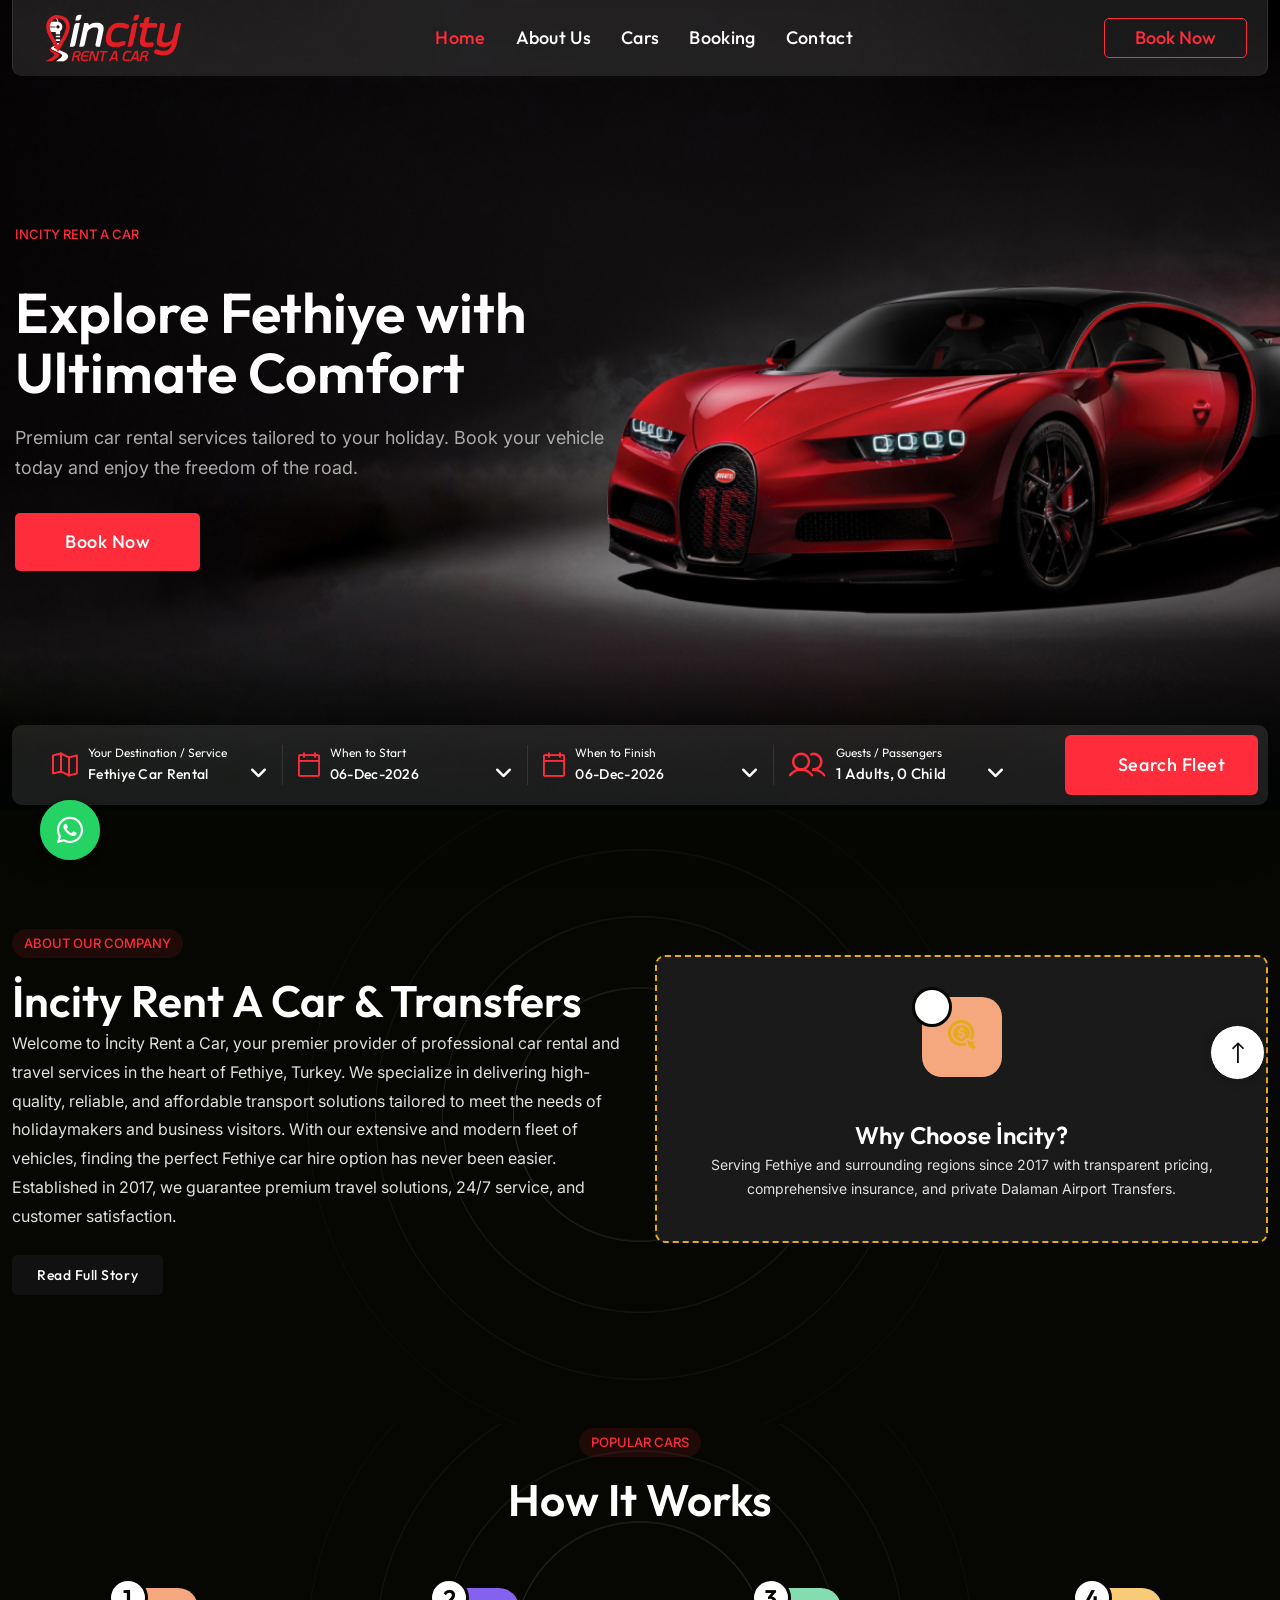
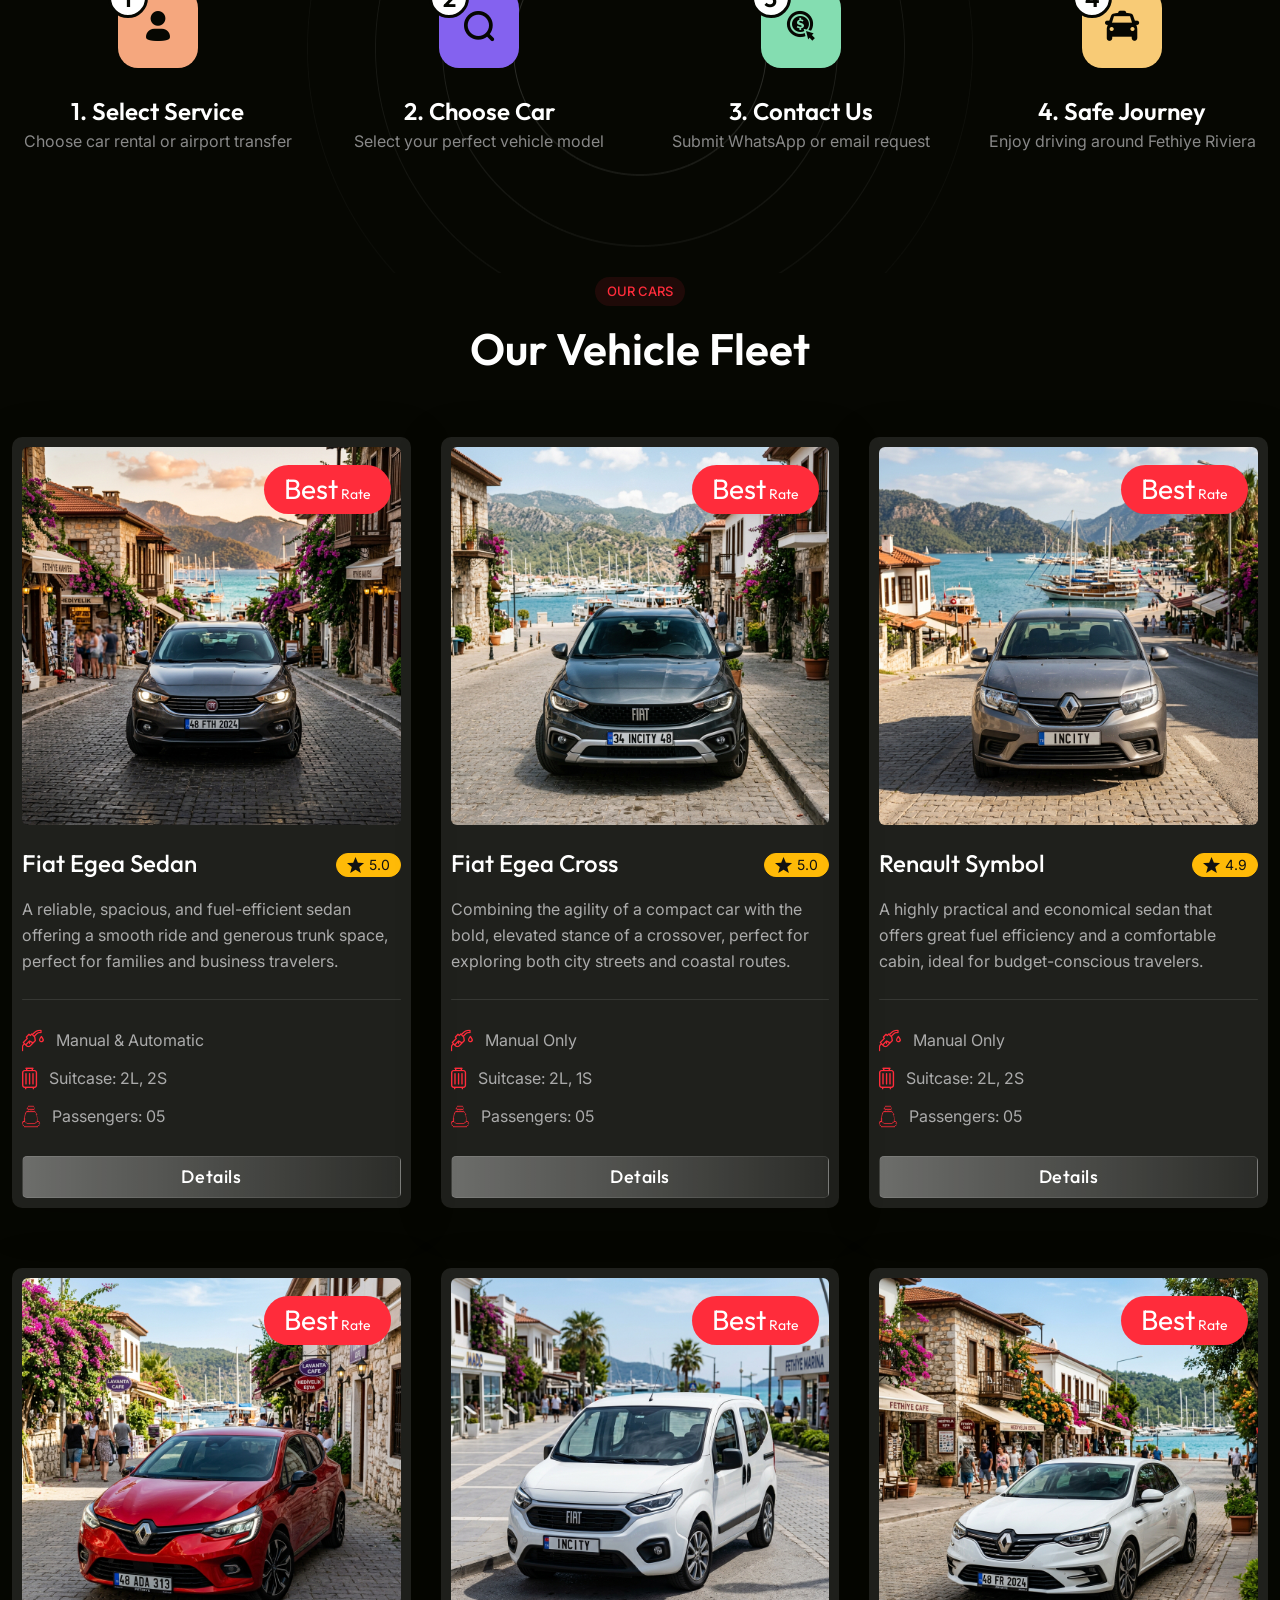
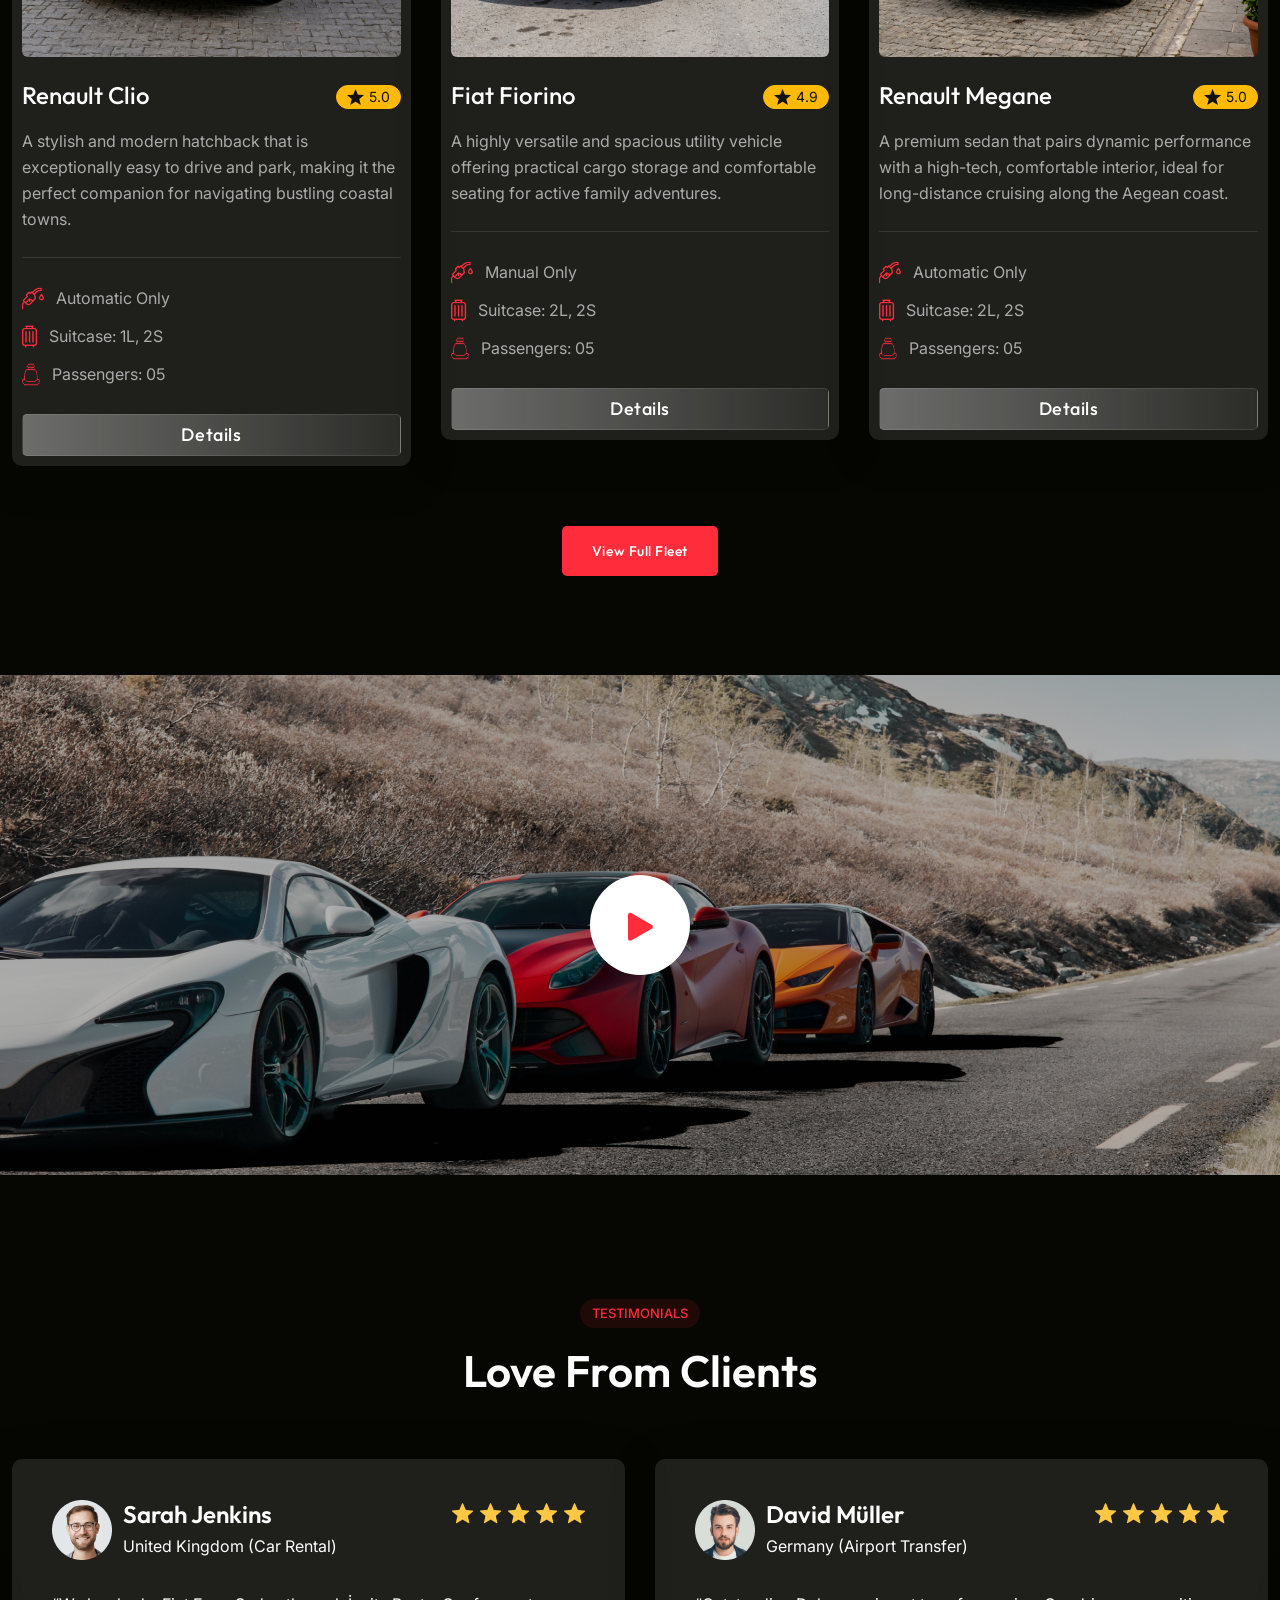
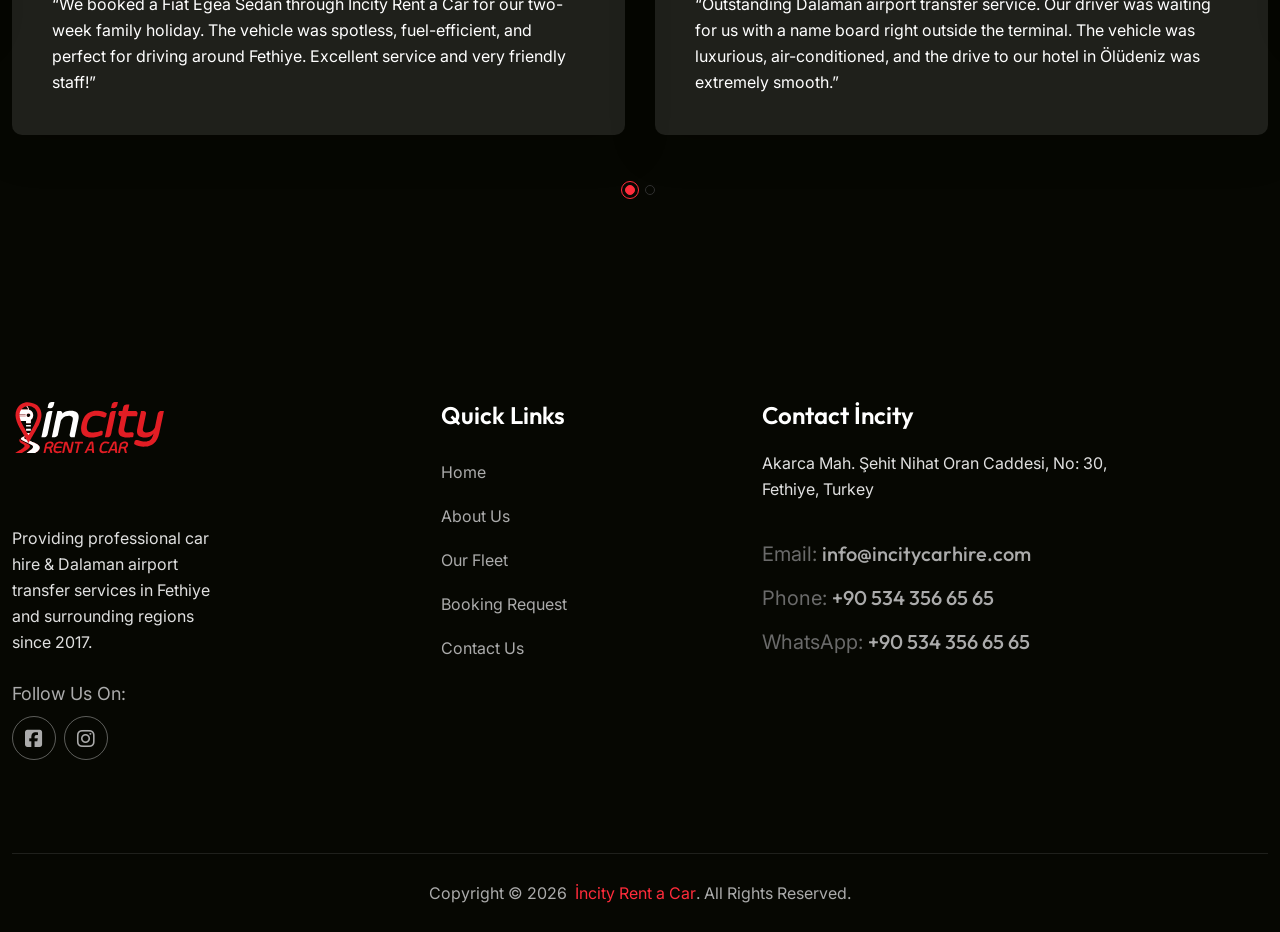
==== index.html @ 6394431f "text color fixed" ====
<!DOCTYPE html>
<html lang="en">
<head>
    <meta charset="utf-8">
    <meta http-equiv="X-UA-Compatible" content="IE=edge">
    <meta name="viewport" content="width=device-width, initial-scale=1.0, maximum-scale=1.0, user-scalable=0">

    <title>Car Rental & Airport Transfers in Fethiye | İncity Rent a Car</title>
    <meta name="description" content="İncity Rent a Car offers professional car rental, Fethiye car hire, and Dalaman Airport transfer services. Reliable and modern fleet since 2017. Book now!">

    <link href="assets/css/bootstrap.css" rel="stylesheet">    
    <link href="assets/css/fontawesome-all.css" rel="stylesheet">  
    <link href="assets/css/iconfont.css" rel="stylesheet">  
    <link href="assets/css/owl.css" rel="stylesheet">
    <link href="assets/css/global.css" rel="stylesheet">
    <link href="assets/css/jquery.fancybox.min.css" rel="stylesheet">
    <link href="assets/css/elements-css/header.css" rel="stylesheet">
    <link href="assets/css/elements-css/footer.css" rel="stylesheet">
    <link href="assets/css/elements-css/booking-form.css" rel="stylesheet">
    <link href="assets/language-switcher/polyglot-language-switcher.css" rel="stylesheet" />
    <link href="assets/css/daterangepicker.css" rel="stylesheet">
    <link href="assets/css/jquery-ui.css" rel="stylesheet">
    <link href="assets/css/style.css" rel="stylesheet">
    <link href="assets/css/responsive.css" rel="stylesheet">

    <!-- Fav Icon -->
    <link rel="shortcut icon" href="assets/images/favicon.png" type="image/x-icon">
    <link rel="icon" href="assets/images/favicon.png" type="image/x-icon">

    <!-- Google Fonts -->
    <link href="https://fonts.googleapis.com/css2?family=Inter:wght@300;400;500;600;700;800;900&display=swap" rel="stylesheet">
    <link href="https://fonts.googleapis.com/css2?family=Outfit:wght@100..900&display=swap" rel="stylesheet">
</head>

<body class="boxed_wrapper dark-bg">

<!-- preloader -->
<div class="loader-wrap">
    <div class="preloader">
        <div class="preloader-close">x</div>
        <div id="handle-preloader" class="handle-preloader">
            <div class="animation-preloader">
                <div class="spinner"></div>
                <div class="txt-loading">
                    <span data-text-preloader="I" class="letters-loading">I</span>
                    <span data-text-preloader="N" class="letters-loading">N</span>
                    <span data-text-preloader="C" class="letters-loading">C</span>
                    <span data-text-preloader="I" class="letters-loading">I</span>
                    <span data-text-preloader="T" class="letters-loading">T</span>
                    <span data-text-preloader="Y" class="letters-loading">Y</span>
                </div>
            </div>  
        </div>
    </div>
</div>
<!-- preloader end -->

<!-- Main Header -->
<header class="header dark-header">
    <div class="main_header">
        <div class="container"> 
            <div class="main_header_inner">
                <div class="main_header_logo">
                    <figure>
                        <a href="index.html">
                            <img src="incity-logo.svg" alt="İncity Rent a Car Logo" style="height: 50px; width: auto;">
                        </a>
                    </figure>
                </div>
                <div class="main_header_menu menu_area">
                    <div class="mobile-nav-toggler">
                        <span class="icon-bar"></span>
                        <span class="icon-bar"></span>
                        <span class="icon-bar"></span>
                        <span class="icon-bar"></span>
                    </div>
                    <nav class="main-menu">
                        <div class="collapse navbar-collapse show" id="navbarSupportedContent">
                            <ul class="navigation">
                                <li class="active"><a href="index.html">Home</a></li>
                                <li><a href="about-us.html">About Us</a></li>
                                <li><a href="car-fleet.html">Cars</a></li>
                                <li><a href="booking.html">Booking</a></li>
                                <li><a href="contact.html">Contact</a></li>
                            </ul>
                        </div>
                    </nav>
                </div>
                <div class="header_right_content">
                    <div class="link-btn">
                        <a href="booking.html" class="btn-style-one">
                            Book Now
                        </a>
                    </div>
                </div>
            </div>
        </div>
    </div>

    <!-- Sticky Header-->
    <div class="sticky_header">
        <div class="container">
            <div class="main_header_inner">
                <div class="main_header_logo">
                    <figure>
                        <a href="index.html">
                            <img src="incity-logo.svg" alt="İncity Rent a Car Logo" style="height: 45px; width: auto;">
                        </a>
                    </figure>
                </div>
                <div class="main_header_menu menu_area">
                    <nav class="main-menu">
                        <!-- Keep This Empty / Menu will come through Javascript -->
                    </nav>
                </div>
                <div class="header_right_content">
                    <div class="link-btn">
                        <a href="booking.html" class="btn-style-one">
                            Book Now
                        </a>
                    </div>
                </div>
            </div>            
        </div> 
    </div>

    <!-- Mobile Menu  -->
    <div class="mobile-menu">
        <div class="menu-backdrop"></div>
        <div class="close-btn">X</div>        
        <nav class="menu-box">
            <div class="nav-logo">
                <a href="index.html">
                    <img src="incity-logo.svg" alt="İncity Rent a Car Logo" style="height: 50px; width: auto;">
                </a>
            </div>
            <div class="menu-outer"><!-- Here Menu Will Come Automatically Via Javascript --></div>
            <div class="contact-info">
                <h4>Contact Info</h4>
                <ul>
                    <li>Akarca Mah. Şehit Nihat Oran Caddesi, No: 30, Fethiye</li>
                    <li><a href="tel:+905343566565">+90 534 356 65 65</a></li>
                    <li><a href="mailto:info@incitycarhire.com">info@incitycarhire.com</a></li>
                </ul>
            </div>
            <ul class="social-links centred">
                <li><a href="https://facebook.com/incityrentacar" target="_blank"><span class="fab fa-facebook-square"></span></a></li>
                <li><a href="https://instagram.com/incityrentacar" target="_blank"><span class="fab fa-instagram"></span></a></li>
            </ul>
        </nav>
    </div>
</header>

<!-- Slider Two -->
<section class="slider style_two">
    <div class="owl-carousel owl-nav-none owl-dots-none theme_carousel owl-theme"
       data-options='{"loop": true, "margin": 0, "autoheight":true, "lazyload":true, "nav": true, "dots": true, "autoplay": true, "autoplayTimeout": 7000, "smartSpeed": 1800, "responsive":{ "0" :{ "items": "1" }, "768" :{ "items" : "1" } , "1000":{ "items" : "1" }}}'>
       
       <div class="slide-item-content">
          <div class="slide-item content_left">
             <div class="image-layer" style="background-image:url(assets/images/sliders/slider-2.jpg)"></div>
             <div class="container">
                <div class="slider_content">
                    <h6 class="animate_up d-inline-block">Incity Rent a Car</h6>
                    <h1 class="animate_left">Explore Fethiye with <br>Ultimate Comfort</h1>
                    <p class="description animate_right">Premium car rental services tailored to your holiday. Book your vehicle today and enjoy the freedom of the road.</p>
                    <div class="button_all animate_down">
                        <a href="booking.html" class="btn-style-four animated">Book Now</a>
                    </div>
                </div>
             </div>
          </div>
       </div>

       <div class="slide-item-content">
          <div class="slide-item content_left">
             <div class="image-layer" style="background-image:url(assets/images/sliders/slider-2.jpg)"></div>
             <div class="container">
                <div class="slider_content">
                    <h6 class="animate_up d-inline-block">Dalaman Transfer</h6>
                    <h1 class="animate_left">Reliable Dalaman <br>Airport Transfers</h1>
                    <p class="description animate_right">Start your vacation stress-free with our punctual, private Fethiye transfer services. Meet & greet included.</p>
                    <div class="button_all animate_down">
                        <a href="booking.html" class="btn-style-four animated">Book Transfer</a>
                    </div>
                </div>
             </div>
          </div>
       </div>

       <div class="slide-item-content">
          <div class="slide-item content_left">
             <div class="image-layer" style="background-image:url(assets/images/sliders/slider-2.jpg)"></div>
             <div class="container">
                <div class="slider_content">
                    <h6 class="animate_up d-inline-block">Fethiye Car Hire</h6>
                    <h1 class="animate_left">Affordable Fethiye <br>Car Hire Options</h1>
                    <p class="description animate_right">From economy hatchbacks to family sedans, choose the best car for your budget and travel plans.</p>
                    <div class="button_all animate_down">
                        <a href="car-fleet.html" class="btn-style-four animated">View Our Fleet</a>
                    </div>
                </div>
             </div>
          </div>
       </div>

    </div>
</section>

<!-- Booking Section -->
<section class="booking-section">
    <div class="container">
        <div class="filter-wrapper">
            <div class="filter-group">
                <form action="booking.html" method="get">
                    <div class="filter-area">
                        <div class="row">
                            <div class="col-xl-3 col-md-6 col-sm-12 divider">
                                <div class="single-search-box">
                                    <div class="icon"><i class="icon-24"></i></div>
                                    <div class="searchbox-input">
                                        <label>Your Destination / Service</label>
                                        <div class="custom-select-dropdown">
                                            <div class="select-input">
                                                <input type="text" readonly value="Fethiye Car Rental" />
                                                <i class="fas fa-angle-down"></i>
                                            </div>
                                            <div class="custom-select-wrap">
                                                <ul class="option-list">
                                                    <li>
                                                        <div class="destination">
                                                            <h6>Fethiye Car Rental</h6>
                                                            <p>Rent a car in Fethiye city & surrounding regions</p>
                                                        </div>
                                                    </li>
                                                    <li>
                                                        <div class="destination">
                                                            <h6>Dalaman Airport Transfer</h6>
                                                            <p>Private luxury shuttle to Fethiye, Göcek, Ölüdeniz</p>
                                                        </div>
                                                    </li>
                                                    <li>
                                                        <div class="destination">
                                                            <h6>Ölüdeniz / Calis Car Hire</h6>
                                                            <p>Direct resort delivery and pickup services</p>
                                                        </div>
                                                    </li>
                                                </ul>
                                            </div>
                                        </div>
                                    </div>
                                </div>
                            </div>
                            <div class="col-xl-3 col-md-6 col-sm-12 divider">
                                <div class="single-search-box">
                                    <div class="icon"><i class="icon-25"></i></div>
                                    <div class="searchbox-input">
                                        <label>When to Start</label>
                                        <div class="custom-select-dropdown">
                                            <div class="select-input">
                                                <input type="text" name="inOut" readonly placeholder="Select Date" />
                                                <i class="fas fa-angle-down"></i>
                                            </div>
                                        </div>
                                    </div>
                                </div>
                            </div>
                            <div class="col-xl-3 col-md-6 col-sm-12 divider">
                                <div class="single-search-box">
                                    <div class="icon"><i class="icon-26"></i></div>
                                    <div class="searchbox-input">
                                        <label>When to Finish</label>
                                        <div class="custom-select-dropdown">
                                            <div class="select-input">
                                                <input type="text" name="inOut" readonly placeholder="Select Date" />
                                                <i class="fas fa-angle-down"></i>
                                            </div>
                                        </div>
                                    </div>
                                </div>
                            </div>
                            <div class="col-xl-3 col-md-6 col-sm-12">
                                <div class="single-search-box">
                                    <div class="icon"><i class="icon-27"></i></div>
                                    <div class="searchbox-input">
                                        <label>Guests / Passengers</label>
                                        <div class="custom-select-dropdown">
                                            <div class="select-input">
                                                <h6><span id="adult-qty">1</span> Adults, <span id="child-qty">0</span> Child</h6>
                                                <i class="fas fa-angle-down"></i>
                                            </div>
                                            <div class="custom-select-wrap two no-scroll">
                                                <ul class="guest-count">
                                                    <li class="single-item">
                                                        <div class="title">
                                                            <h6>Adult</h6>
                                                            <span>17 years+</span>
                                                        </div>
                                                        <div class="quantity-counter">
                                                            <a href="#" data-type="adult" class="guest-quantity__minus"><i class="fas fa-minus"></i></a>
                                                            <input name="adult_quantity" type="text" class="quantity__input" value="1" />
                                                            <a href="#" data-type="adult" class="guest-quantity__plus"><i class="fas fa-plus"></i></a>
                                                        </div>
                                                    </li>
                                                    <li class="single-item">
                                                        <div class="title">
                                                            <h6>Children</h6>
                                                            <span>0-17 years</span>
                                                        </div>
                                                        <div class="quantity-counter">
                                                            <a href="#" data-type="child" class="guest-quantity__minus"><i class="fas fa-minus"></i></a>
                                                            <input name="child_quantity" type="text" class="quantity__input" value="0" />
                                                            <a href="#" data-type="child" class="guest-quantity__plus"><i class="fas fa-plus"></i></a>
                                                        </div>
                                                    </li>
                                                </ul>
                                            </div>
                                        </div>
                                    </div>
                                </div>
                            </div>
                        </div>
                    </div>
                    <button type="submit">Search Fleet</button>
                </form>
            </div>
        </div>
    </div>
</section>

<!-- About Section Summary -->
<section class="works-process-section pt_120 pb_90">
    <div class="container">
        <div class="row align-items-center">
            <div class="col-lg-6 col-md-12 mb_30">
                <div class="section-title light">
                    <span class="sub-title">About Our Company</span>
                    <h2 class="title">İncity Rent a Car & Transfers</h2>
                </div>
                <p style="color: #e0e0e0; font-size: 16px; line-height: 1.8;">Welcome to İncity Rent a Car, your premier provider of professional car rental and travel services in the heart of Fethiye, Turkey. We specialize in delivering high-quality, reliable, and affordable transport solutions tailored to meet the needs of holidaymakers and business visitors. With our extensive and modern fleet of vehicles, finding the perfect Fethiye car hire option has never been easier. Established in 2017, we guarantee premium travel solutions, 24/7 service, and customer satisfaction.</p>
                <div class="mt-4">
                    <a href="about-us.html" class="btn-style-five">Read Full Story</a>
                </div>
            </div>
            <div class="col-lg-6 col-md-12 mb_30">
                <div class="works-process-block centred" style="border: 2px dashed #e5ab1c; padding: 40px; border-radius: 10px; background-color: #1a1a1a;">
                    <div class="works-process-block-icon" style="color: #e5ab1c;"><i class="icon-19"></i></div>
                    <h3 class="works-process-block-title" style="color: #fff; margin-top: 15px;">Why Choose İncity?</h3>
                    <p style="color: #e0e0e0; font-size: 14px;">Serving Fethiye and surrounding regions since 2017 with transparent pricing, comprehensive insurance, and private Dalaman Airport Transfers.</p>
                </div>
            </div>
        </div>
    </div>
</section>

<!-- Work Process Section -->
<section class="works-process-section pb_90">
    <div class="container">
        <div class="section-title centred light mb_60">
            <span class="sub-title">Popular Cars</span>
            <h2 class="title">How It Works</h2>
        </div>
        <div class="row">
            <div class="col-xl-3 col-lg-3 col-md-6 col-sm-12 colmun">
                <div class="works-process-block centred">
                    <div class="works-process-block-icon"><i class="icon-17"></i></div>
                    <h3 class="works-process-block-title"><a href="booking.html">1. Select Service</a></h3>
                    <p style="color: #888;">Choose car rental or airport transfer</p>
                </div>
            </div>
            <div class="col-xl-3 col-lg-3 col-md-6 col-sm-12 colmun">
                <div class="works-process-block centred">
                    <div class="works-process-block-icon"><i class="icon-18"></i></div>
                    <h3 class="works-process-block-title"><a href="car-fleet.html">2. Choose Car</a></h3>
                    <p style="color: #888;">Select your perfect vehicle model</p>
                </div>
            </div>
            <div class="col-xl-3 col-lg-3 col-md-6 col-sm-12 colmun">
                <div class="works-process-block centred">
                    <div class="works-process-block-icon"><i class="icon-19"></i></div>
                    <h3 class="works-process-block-title"><a href="booking.html">3. Contact Us</a></h3>
                    <p style="color: #888;">Submit WhatsApp or email request</p>
                </div>
            </div>
            <div class="col-xl-3 col-lg-3 col-md-6 col-sm-12 colmun">
                <div class="works-process-block centred">
                    <div class="works-process-block-icon"><i class="icon-20"></i></div>
                    <h3 class="works-process-block-title"><a href="contact.html">4. Safe Journey</a></h3>
                    <p style="color: #888;">Enjoy driving around Fethiye Riviera</p>
                </div>
            </div>
        </div>
    </div>
</section>

<!-- Featured Cars Section -->
<section class="featured-car-section pb_90">
    <div class="container">
        <div class="section-title centred light mb_60">
            <span class="sub-title">Our Cars</span>
            <h2 class="title">Our Vehicle Fleet</h2>
        </div>
        <div class="row">
            
            <!-- Car 1: Fiat Egea Sedan -->
            <div class="col-xl-4 col-lg-4 col-md-6 col-sm-12 mb_30">
                <div class="single-featured-car-block">
                    <div class="single-featured-car-image">
                        <a href="fiat-egea-sedan.html"><img src="assets/images/cars/fiat_egea_front.png" alt="Fiat Egea Sedan"></a>
                        <div class="single-featured-car-rent-per-day"><span>Best</span> Rate</div>
                    </div>
                    <div class="single-featured-car-content">
                        <div class="single-featured-car-rating"><i class="icon-9"></i>5.0</div>
                        <h5 class="single-featured-car-title"><a href="fiat-egea-sedan.html">Fiat Egea Sedan</a></h5>
                        <p class="single-featured-car-text">A reliable, spacious, and fuel-efficient sedan offering a smooth ride and generous trunk space, perfect for families and business travelers.</p>
                        <div class="border-divider"></div>
                        <ul class="single-featured-car-info">
                            <li><i class="icon-6"></i>Manual & Automatic</li>
                            <li><i class="icon-7"></i>Suitcase: 2L, 2S</li>
                            <li><i class="icon-8"></i>Passengers: 05</li>
                        </ul>
                        <div class="single-featured-car-book-btn"><a href="fiat-egea-sedan.html" class="btn-style-six">Details</a></div>
                    </div>
                </div>
            </div>

            <!-- Car 2: Fiat Egea Cross -->
            <div class="col-xl-4 col-lg-4 col-md-6 col-sm-12 mb_30">
                <div class="single-featured-car-block">
                    <div class="single-featured-car-image">
                        <a href="fiat-egea-cross.html"><img src="assets/images/cars/fiat_cross_front.png" alt="Fiat Egea Cross"></a>
                        <div class="single-featured-car-rent-per-day"><span>Best</span> Rate</div>
                    </div>
                    <div class="single-featured-car-content">
                        <div class="single-featured-car-rating"><i class="icon-9"></i>5.0</div>
                        <h5 class="single-featured-car-title"><a href="fiat-egea-cross.html">Fiat Egea Cross</a></h5>
                        <p class="single-featured-car-text">Combining the agility of a compact car with the bold, elevated stance of a crossover, perfect for exploring both city streets and coastal routes.</p>
                        <div class="border-divider"></div>
                        <ul class="single-featured-car-info">
                            <li><i class="icon-6"></i>Manual Only</li>
                            <li><i class="icon-7"></i>Suitcase: 2L, 1S</li>
                            <li><i class="icon-8"></i>Passengers: 05</li>
                        </ul>
                        <div class="single-featured-car-book-btn"><a href="fiat-egea-cross.html" class="btn-style-six">Details</a></div>
                    </div>
                </div>
            </div>

            <!-- Car 3: Renault Symbol -->
            <div class="col-xl-4 col-lg-4 col-md-6 col-sm-12 mb_30">
                <div class="single-featured-car-block">
                    <div class="single-featured-car-image">
                        <a href="renault-symbol.html"><img src="assets/images/cars/symbol_front.png" alt="Renault Symbol"></a>
                        <div class="single-featured-car-rent-per-day"><span>Best</span> Rate</div>
                    </div>
                    <div class="single-featured-car-content">
                        <div class="single-featured-car-rating"><i class="icon-9"></i>4.9</div>
                        <h5 class="single-featured-car-title"><a href="renault-symbol.html">Renault Symbol</a></h5>
                        <p class="single-featured-car-text">A highly practical and economical sedan that offers great fuel efficiency and a comfortable cabin, ideal for budget-conscious travelers.</p>
                        <div class="border-divider"></div>
                        <ul class="single-featured-car-info">
                            <li><i class="icon-6"></i>Manual Only</li>
                            <li><i class="icon-7"></i>Suitcase: 2L, 2S</li>
                            <li><i class="icon-8"></i>Passengers: 05</li>
                        </ul>
                        <div class="single-featured-car-book-btn"><a href="renault-symbol.html" class="btn-style-six">Details</a></div>
                    </div>
                </div>
            </div>

            <!-- Car 4: Renault Clio -->
            <div class="col-xl-4 col-lg-4 col-md-6 col-sm-12 mb_30">
                <div class="single-featured-car-block">
                    <div class="single-featured-car-image">
                        <a href="renault-clio.html"><img src="assets/images/cars/clio_front.png" alt="Renault Clio"></a>
                        <div class="single-featured-car-rent-per-day"><span>Best</span> Rate</div>
                    </div>
                    <div class="single-featured-car-content">
                        <div class="single-featured-car-rating"><i class="icon-9"></i>5.0</div>
                        <h5 class="single-featured-car-title"><a href="renault-clio.html">Renault Clio</a></h5>
                        <p class="single-featured-car-text">A stylish and modern hatchback that is exceptionally easy to drive and park, making it the perfect companion for navigating bustling coastal towns.</p>
                        <div class="border-divider"></div>
                        <ul class="single-featured-car-info">
                            <li><i class="icon-6"></i>Automatic Only</li>
                            <li><i class="icon-7"></i>Suitcase: 1L, 2S</li>
                            <li><i class="icon-8"></i>Passengers: 05</li>
                        </ul>
                        <div class="single-featured-car-book-btn"><a href="renault-clio.html" class="btn-style-six">Details</a></div>
                    </div>
                </div>
            </div>

            <!-- Car 5: Fiat Fiorino -->
            <div class="col-xl-4 col-lg-4 col-md-6 col-sm-12 mb_30">
                <div class="single-featured-car-block">
                    <div class="single-featured-car-image">
                        <a href="fiat-fiorino.html"><img src="assets/images/cars/fiorino_front.png" alt="Fiat Fiorino"></a>
                        <div class="single-featured-car-rent-per-day"><span>Best</span> Rate</div>
                    </div>
                    <div class="single-featured-car-content">
                        <div class="single-featured-car-rating"><i class="icon-9"></i>4.9</div>
                        <h5 class="single-featured-car-title"><a href="fiat-fiorino.html">Fiat Fiorino</a></h5>
                        <p class="single-featured-car-text">A highly versatile and spacious utility vehicle offering practical cargo storage and comfortable seating for active family adventures.</p>
                        <div class="border-divider"></div>
                        <ul class="single-featured-car-info">
                            <li><i class="icon-6"></i>Manual Only</li>
                            <li><i class="icon-7"></i>Suitcase: 2L, 2S</li>
                            <li><i class="icon-8"></i>Passengers: 05</li>
                        </ul>
                        <div class="single-featured-car-book-btn"><a href="fiat-fiorino.html" class="btn-style-six">Details</a></div>
                    </div>
                </div>
            </div>

            <!-- Car 6: Renault Megane -->
            <div class="col-xl-4 col-lg-4 col-md-6 col-sm-12 mb_30">
                <div class="single-featured-car-block">
                    <div class="single-featured-car-image">
                        <a href="renault-megane.html"><img src="assets/images/cars/megane_front.png" alt="Renault Megane"></a>
                        <div class="single-featured-car-rent-per-day"><span>Best</span> Rate</div>
                    </div>
                    <div class="single-featured-car-content">
                        <div class="single-featured-car-rating"><i class="icon-9"></i>5.0</div>
                        <h5 class="single-featured-car-title"><a href="renault-megane.html">Renault Megane</a></h5>
                        <p class="single-featured-car-text">A premium sedan that pairs dynamic performance with a high-tech, comfortable interior, ideal for long-distance cruising along the Aegean coast.</p>
                        <div class="border-divider"></div>
                        <ul class="single-featured-car-info">
                            <li><i class="icon-6"></i>Automatic Only</li>
                            <li><i class="icon-7"></i>Suitcase: 2L, 2S</li>
                            <li><i class="icon-8"></i>Passengers: 05</li>
                        </ul>
                        <div class="single-featured-car-book-btn"><a href="renault-megane.html" class="btn-style-six">Details</a></div>
                    </div>
                </div>
            </div>

        </div>
        <div class="view-all-btn centred">
            <a href="car-fleet.html" class="btn-style-five">View Full Fleet</a>
        </div>
    </div>
</section>

<!-- Video Section -->
<section class="video-section">
    <div class="container-fulid">
        <div class="vedio-section-outer" style="background-image: url(assets/images/background/dark-vedio-bg.jpg);">
            <a href="https://www.youtube.com/watch?v=nfP5N9Yc72A" class="lightbox-image"><i class="icon-14"></i></a>
        </div>
    </div>
</section>

<!-- Testimonials Section -->
<section class="testimonials-section pt_120 pb_120">
    <div class="container">
        <div class="section-title centred light mb_60">
            <span class="sub-title">Testimonials</span>
            <h2 class="title">Love From Clients</h2>
        </div>
        <div class="owl-carousel owl_nav_two owl_dot_one theme_carousel owl-theme"
        data-options='{"loop": true, "margin": 30, "autoheight":true, "lazyload":true, "nav": true, "dots": true, "autoplay": true, "autoplayTimeout": 7000, "smartSpeed": 1800, "responsive":{ "0" :{ "items": "1" }, "768" :{ "items" : "1" } , "1200":{ "items" : "2" }}}'>
            
            <div class="testimonial-block-one">
                <div class="inner-box">
                    <div class="author-box">
                        <figure class="author-image">
                            <img src="assets/images/resource/thumb-image-1.png" alt="Sarah Jenkins">
                        </figure>
                        <div class="author-info">
                            <h5>Sarah Jenkins</h5>
                            <span class="designation">United Kingdom (Car Rental)</span>
                        </div>
                    </div>
                    <ul class="author-rating">
                        <li><i class="icon-21"></i></li>
                        <li><i class="icon-21"></i></li>
                        <li><i class="icon-21"></i></li>
                        <li><i class="icon-21"></i></li>
                        <li><i class="icon-21"></i></li>
                    </ul>
                </div>
                <div class="author-comments">
                    <p>“We booked a Fiat Egea Sedan through İncity Rent a Car for our two-week family holiday. The vehicle was spotless, fuel-efficient, and perfect for driving around Fethiye. Excellent service and very friendly staff!”</p>
                </div>
            </div>

            <div class="testimonial-block-one">
                <div class="inner-box">
                    <div class="author-box">
                        <figure class="author-image">
                            <img src="assets/images/resource/thumb-image-2.png" alt="David Müller">
                        </figure>
                        <div class="author-info">
                            <h5>David Müller</h5>
                            <span class="designation">Germany (Airport Transfer)</span>
                        </div>
                    </div>
                    <ul class="author-rating">
                        <li><i class="icon-21"></i></li>
                        <li><i class="icon-21"></i></li>
                        <li><i class="icon-21"></i></li>
                        <li><i class="icon-21"></i></li>
                        <li><i class="icon-21"></i></li>
                    </ul>
                </div>
                <div class="author-comments">
                    <p>“Outstanding Dalaman airport transfer service. Our driver was waiting for us with a name board right outside the terminal. The vehicle was luxurious, air-conditioned, and the drive to our hotel in Ölüdeniz was extremely smooth.”</p>
                </div>
            </div>

            <div class="testimonial-block-one">
                <div class="inner-box">
                    <div class="author-box">
                        <figure class="author-image">
                            <img src="assets/images/resource/thumb-image-1.png" alt="Elena Petrova">
                        </figure>
                        <div class="author-info">
                            <h5>Elena Petrova</h5>
                            <span class="designation">Russia (Fethiye Car Hire)</span>
                        </div>
                    </div>
                    <ul class="author-rating">
                        <li><i class="icon-21"></i></li>
                        <li><i class="icon-21"></i></li>
                        <li><i class="icon-21"></i></li>
                        <li><i class="icon-21"></i></li>
                        <li><i class="icon-21"></i></li>
                    </ul>
                </div>
                <div class="author-comments">
                    <p>“Highly recommend İncity for Fethiye car hire. The booking process was simple, and there were no hidden costs. The Clio automatic we rented was perfect for the coastal roads. Will definitely use them again next summer!”</p>
                </div>
            </div>

        </div>
    </div>
</section>

<!-- Main Footer -->
<footer class="main_footer">
    <div class="container">
        <div class="footer-top-outer">
            <div class="row">
                <div class="col-xl-4 col-lg-4 col-md-6 col-sm-12">
                    <div class="footer_widget footer_about_widget">
                        <figure class="footer_widget_logo">
                            <a href="index.html">
                                <img src="incity-logo.svg" alt="İncity Rent a Car" style="height: 55px; width: auto; margin-bottom: 20px;">
                            </a>
                        </figure>
                        <p style="color: #e0e0e0;">Providing professional car hire & Dalaman airport transfer services in Fethiye and surrounding regions since 2017.</p>
                        <h6 class="mt-4"><strong>Follow Us On:</strong></h6>
                        <ul class="social-links">
                            <li><a href="https://facebook.com/incityrentacar" target="_blank"><i class="fab fa-square-facebook"></i></a></li>
                            <li><a href="https://instagram.com/incityrentacar" target="_blank"><i class="fab fa-instagram"></i></a></li>
                        </ul>
                    </div>
                </div>
                <div class="col-xl-3 col-lg-3 col-md-6 col-sm-12">
                    <div class="footer_widget footer_resources_widget">
                        <h4 class="footer_widget_title">Quick Links</h4>
                        <ul class="resources_page_list">
                            <li><a href="index.html">Home</a></li>
                            <li><a href="about-us.html">About Us</a></li>
                            <li><a href="car-fleet.html">Our Fleet</a></li>
                            <li><a href="booking.html">Booking Request</a></li>
                            <li><a href="contact.html">Contact Us</a></li>
                        </ul>
                    </div>
                </div>
                <div class="col-xl-5 col-lg-5 col-md-6 col-sm-12">
                    <div class="footer_widget footer_contact_widget">
                        <h4 class="footer_widget_title">Contact İncity</h4>
                        <p>Akarca Mah. Şehit Nihat Oran Caddesi, No: 30, Fethiye, Turkey</p>
                        <ul class="footer-info-list">
                            <li>Email: <a href="mailto:info@incitycarhire.com">info@incitycarhire.com</a></li>
                            <li>Phone: <a href="tel:+905343566565">+90 534 356 65 65</a></li>
                            <li>WhatsApp: <a href="https://wa.me/905343566565" target="_blank">+90 534 356 65 65</a></li>
                        </ul>
                    </div>
                </div>
            </div>
        </div>
        <div class="footer-bottom-outer">
            <div class="copyright">Copyright &copy; 2026 &nbsp;<a href="index.html">İncity Rent a Car</a>. All Rights Reserved.</div>            
        </div>
    </div>
</footer>

<!-- Scroll to Top -->
<button class="scroll-top scroll-to-target" data-target="html">
    <i class="icon-13"></i>
</button>

<!-- Include Js -->
<script src="assets/js/jquery-3.7.1.min.js"></script>
<script src="assets/js/jquery-ui.js"></script>
<script src="assets/js/moment.min.js"></script>
<script src="assets/js/daterangepicker.min.js"></script>
<script src="assets/js/bootstrap.min.js"></script>
<script src="assets/js/popper.min.js"></script>
<script src="assets/js/select2.min.js"></script>
<script src="assets/js/jquery.nice-select.min.js"></script>
<script src="assets/js/jquery.fancybox.js"></script>
<script src="assets/js/appear.js"></script>
<script src="assets/js/wow.js"></script>
<script src="assets/js/owl.js"></script>
<script src="assets/js/validation.js"></script>
<script src="assets/language-switcher/jquery.polyglot.language.switcher.js"></script>
<script src="assets/js/main.js"></script>
<script src="assets/js/booking-form.js"></script>
<!-- Floating WhatsApp Button -->
<a href="https://wa.me/905343566565" class="whatsapp-float" target="_blank" aria-label="Contact us on WhatsApp">
    <i class="fab fa-whatsapp whatsapp-icon"></i>
</a>

<style>
.whatsapp-float {
    position: fixed;
    width: 60px;
    height: 60px;
    bottom: 40px;
    left: 40px;
    background-color: #25d366;
    color: #FFF;
    border-radius: 50%;
    text-align: center;
    font-size: 30px;
    box-shadow: 0px 4px 10px rgba(0, 0, 0, 0.3);
    z-index: 9999;
    display: flex;
    align-items: center;
    justify-content: center;
    text-decoration: none;
    transition: all 0.3s ease-in-out;
}
.whatsapp-float:hover {
    background-color: #20ba5a;
    color: #FFF;
    transform: scale(1.1);
    box-shadow: 0px 6px 15px rgba(0, 0, 0, 0.4);
}
.whatsapp-icon {
    margin: 0;
}
.whatsapp-float::before {
    content: '';
    position: absolute;
    width: 100%;
    height: 100%;
    border-radius: 50%;
    background-color: #25d366;
    opacity: 0.7;
    z-index: -1;
    animation: whatsapp-pulse 2s infinite;
}
@keyframes whatsapp-pulse {
    0% {
        transform: scale(1);
        opacity: 0.7;
    }
    100% {
        transform: scale(1.4);
        opacity: 0;
    }
}
</style>
</body>
</html>
---- assets/css/iconfont.css ----
@font-face {
  font-family: 'icomoon';
  src:  url('../fonts/icomoon.eot?2ifihz');
  src:  url('../fonts/icomoon.eot?2ifihz#iefix') format('embedded-opentype'),
    url('../fonts/icomoon.ttf?2ifihz') format('truetype'),
    url('../fonts/icomoon.woff?2ifihz') format('woff'),
    url('../fonts/icomoon.svg?2ifihz#icomoon') format('svg');
  font-weight: normal;
  font-style: normal;
  font-display: block;
}

[class^="icon-"], [class*=" icon-"] {
  /* use !important to prevent issues with browser extensions that change fonts */
  font-family: 'icomoon' !important;
  speak: never;
  font-style: normal;
  font-weight: normal;
  font-variant: normal;
  text-transform: none;
  line-height: 1;

  /* Better Font Rendering =========== */
  -webkit-font-smoothing: antialiased;
  -moz-osx-font-smoothing: grayscale;
}

.icon-1:before {
  content: "\e900";
}
.icon-2:before {
  content: "\e901";
}
.icon-3:before {
  content: "\e902";
}
.icon-4:before {
  content: "\e903";
}
.icon-5:before {
  content: "\e904";
}
.icon-6:before {
  content: "\e905";
}
.icon-7:before {
  content: "\e906";
}
.icon-8:before {
  content: "\e907";
}
.icon-9:before {
  content: "\e908";
}
.icon-10:before {
  content: "\e909";
}
.icon-11:before {
  content: "\e90a";
}
.icon-12:before {
  content: "\e90b";
}
.icon-13:before {
  content: "\e90c";
}
.icon-14:before {
  content: "\e90d";
}
.icon-15:before {
  content: "\e90e";
}
.icon-16:before {
  content: "\e90f";
}
.icon-17:before {
  content: "\e910";
}
.icon-18:before {
  content: "\e911";
}
.icon-19:before {
  content: "\e912";
}
.icon-20:before {
  content: "\e913";
}
.icon-21:before {
  content: "\e914";
}
.icon-22:before {
  content: "\e915";
}
.icon-23:before {
  content: "\e916";
}
.icon-24:before {
  content: "\e917";
}
.icon-25:before {
  content: "\e918";
}
.icon-26:before {
  content: "\e919";
}
.icon-27:before {
  content: "\e91a";
}
.icon-28:before {
  content: "\e91b";
}
.icon-29:before {
  content: "\e91c";
}
.icon-30:before {
  content: "\e91d";
}
.icon-31:before {
  content: "\e91e";
}
.icon-32:before {
  content: "\e91f";
}
.icon-33:before {
  content: "\e920";
}
.icon-34:before {
  content: "\e921";
}
.icon-35:before {
  content: "\e922";
}
.icon-36:before {
  content: "\e923";
}
.icon-37:before {
  content: "\e924";
}
.icon-38:before {
  content: "\e925";
}
.icon-39:before {
  content: "\e926";
}
.icon-40:before {
  content: "\e927";
}
.icon-41:before {
  content: "\e928";
}
.icon-42:before {
  content: "\e929";
}
.icon-43:before {
  content: "\e92a";
}
.icon-44:before {
  content: "\e92b";
}
.icon-45:before {
  content: "\e92c";
}
.icon-46:before {
  content: "\e92d";
}
.icon-47:before {
  content: "\e92e";
}
.icon-48:before {
  content: "\e92f";
}
.icon-49:before {
  content: "\e930";
}
.icon-50:before {
  content: "\e931";
}
.icon-51:before {
  content: "\e932";
}
.icon-52:before {
  content: "\e933";
}
.icon-53:before {
  content: "\e934";
}
.icon-54:before {
  content: "\e935";
}
---- assets/css/global.css ----
:root{
    --primary-color: #111;
    --body-color: #6a6a6a;
    --grey-bg: #F6F6F6;
    --rating-color: #FFBA07;
    --theme-color: #FF2C3B;
    --primary-font: "Outfit", sans-serif;
    --secondary-font: 'Inter', sans-serif;
}
* {
    margin:0px;
    padding:0px;
    border:none;
    outline:none;
}
.row{
    --bs-gutter-x: 30px;
}
body {
    font-size:20px;    
    line-height:32px;
    font-weight:400;
    color: var(--body-color);
    background-size:cover;
    font-style: normal;
    font-family: var(--secondary-font);
    background-repeat:no-repeat;
    background-position:center top;
    -webkit-font-smoothing: antialiased;
}
.boxed_wrapper {
    position: relative;
    overflow-x: hidden;
    margin: 0 auto;
    width: 100%;
    background-color: #ffffff;
    min-width: 300px;
}
.boxed_wrapper.dark-bg {
    background-color: #060702;
}
.container-fulid{
    max-width: 1920px;
    width: 100%;
    margin: 0 auto;
}
.container{
    max-width: 1320px;
    width: 100%;
}
a{
    text-decoration:none;
    transition:all 500ms ease;
    -moz-transition:all 500ms ease;
    -webkit-transition:all 500ms ease;
    -ms-transition:all 500ms ease;
    -o-transition:all 500ms ease;
}  
a:hover{
    text-decoration:none;
    outline:none;
}  
input,button,select,textarea{
    font-weight: 400;
    font-size: 14px;
    background: transparent;
}  
::-webkit-input-placeholder {
    color: inherit;
}  
::-moz-input-placeholder {
    color: inherit;
}  
::-ms-input-placeholder {
    color: inherit;
}
ul,li{
    list-style:none;
    padding:0px;
    margin:0px; 
}
button:focus,
input:focus,
textarea:focus{
    outline: none;
    box-shadow: none;
}  
p{  
    font-style: normal;
    font-weight: 400;
    font-size: 16px;
    line-height: 24px;
    margin: 0;
    color: var(--primary-color);
    font-family: var(--secondary-font);
}  
.dark-bg p,
body.dark-bg p {
    color: #e0e0e0;
}
h1,h2,h3,h4,h5,h6{
    margin: 0;
    color: var(--primary-color);
    font-family: var(--primary-font);
}
h1{
    font-size: 64px;
    line-height: 74px;
    font-weight: 700;
}
h2{
    font-size: 48px;
    line-height: 56px;
    font-weight: 700;
}
h3{
    font-size: 32px;
    line-height: 42px;
    font-weight: 700;
}
h4{
    font-size: 24px;
    line-height: 30px;
    font-weight: 700;
}
h5{
    font-size: 20px;
    line-height: 30px;
}
h6{
    font-size: 16px;
    line-height: 28px;
}
.centred{
    text-align: center;
}
figure{
    margin: 0px;
}
img {
    display: inline-block;
    max-width: 100%;
    height: auto;
    transition-delay: .1s;
    transition-timing-function: ease-in-out;
    transition-duration: .7s;
    transition-property: all;
}
/* Preloader */
.handle-preloader {
    align-items: center;
    -webkit-align-items: center;
    display: flex;
    display: -ms-flexbox;
    height: 100%;
    justify-content: center;
    -webkit-justify-content: center;
    position: fixed;
    left: 0;
    top: 0;
    width: 100%;
    background: var(--theme-color);
    z-index: 9999999;
}  
.preloader-close{
    position: fixed;
    z-index: 99999999;
    font-size: 18px;
    background: #fff;
    width: 30px;
    height: 30px;
    line-height: 26px;
    text-align: center;
    cursor: pointer;
    right: 15px;
    top: 15px;
    border-radius: 50%;
}  
.handle-preloader .animation-preloader {
    position: absolute;
    z-index: 100;
}  
.handle-preloader .animation-preloader .spinner{
    animation: spinner 1s infinite linear;
    border-radius: 50%;
    height: 150px;
    margin: 0 auto 45px auto;
    width: 150px;
}  
.handle-preloader .animation-preloader .txt-loading {
    text-align: center;
    user-select: none;
}  
.handle-preloader .animation-preloader .txt-loading .letters-loading:before{
    animation: letters-loading 4s infinite;
    content: attr(data-text-preloader);
    left: 0;
    opacity: 0;
    top:0;
    position: absolute;
}  
.handle-preloader .animation-preloader .txt-loading .letters-loading{
    font-family: var(--primary-font);
    font-weight: 500;
    letter-spacing: 15px;
    display: inline-block;
    position: relative;
    font-size: 70px;
    line-height: 70px;
    text-transform: uppercase;
    color: transparent;
    -webkit-text-stroke-width: 1px;
    -webkit-text-stroke-color: rgba(255, 255, 255, 0.30);
}  
.handle-preloader .animation-preloader .txt-loading .letters-loading:nth-child(2):before {animation-delay: 0.2s;}
.handle-preloader .animation-preloader .txt-loading .letters-loading:nth-child(3):before {animation-delay: 0.4s;}
.handle-preloader .animation-preloader .txt-loading .letters-loading:nth-child(4):before {animation-delay: 0.6s;}
.handle-preloader .animation-preloader .txt-loading .letters-loading:nth-child(5):before {animation-delay: 0.8s;}
.handle-preloader .animation-preloader .txt-loading .letters-loading:nth-child(6):before { animation-delay: 1s;}
.handle-preloader .animation-preloader .txt-loading .letters-loading:nth-child(7):before { animation-delay: 1.2s;}
.handle-preloader .animation-preloader .txt-loading .letters-loading:nth-child(8):before { animation-delay: 1.4s;}
.handle-preloader .loader-section {
    background-color: #ffffff;
    height: 100%;
    position: fixed;
    top: 0;
    width: calc(50% + 1px);
}  
.preloader .loaded .animation-preloader {
    opacity: 0;
    transition: 0.3s ease-out;
}  
.handle-preloader .animation-preloader .txt-loading .letters-loading{
    
}  
.handle-preloader .animation-preloader .txt-loading .letters-loading:before{
    color: #ffffff;
}  
.handle-preloader .animation-preloader .spinner{
    border: 3px solid #ffffff;
    border-top-color: rgba(255, 255, 255, 0.5); 
}  
/* AnimaciÃƒÂ³n del preloader */
@keyframes spinner {
    to {
        transform: rotateZ(360deg);
    }
}
@keyframes letters-loading {
    0%,
    75%,
    100% {
        opacity: 0;
        transform: rotateY(-90deg);
    }  
    25%,
    50% {
        opacity: 1;
        transform: rotateY(0deg);
    }
}
@media screen and (max-width: 767px) {
    .handle-preloader .animation-preloader .spinner {
        height: 8em;
        width: 8em;
    }
}
@media screen and (max-width: 500px) {
    .handle-preloader .animation-preloader .spinner {
        height: 7em;
        width: 7em;
    }
    .handle-preloader .animation-preloader .txt-loading .letters-loading {
        font-size: 30px; 
        letter-spacing: 10px;
    }
}
.social-links{
    display: flex;
    align-items: center;
    gap: 8px;
    flex-wrap: wrap;
}
.social-links li a{
    display: inline-block;
    font-size: 20px;
    width: 44px;
    height: 44px;
    line-height: 44px;
    text-align: center;
    border-radius: 30px;
    color: rgb(255 255 255 / 30%);
    border: 1px solid rgba(255, 255, 255, 0.35);
    transition: all .5s;
}
.social-links li a:hover{
    color: #fff;
    background-color: var(--theme-color);
    border-color: var(
    --theme-color);
}
.owl-dots-none .owl-dots,
.owl-nav-none .owl-nav{
  display: none !important;
}
.accordion_box .block .acc-content{
    display:none;
}  
.accordion_box .block .acc-content.current{
    display:block;  
}
.mr_30{
    margin-right: 30px;
}
.pt_50{
    padding-top: 50px;
}
.mb_60{
    margin-bottom: 60px;
}
.mb_50{
    margin-bottom: 50px;
}
.mb_30{
    margin-bottom: 30px;
}
.pt_120{
    padding-top: 120px;
}
.pb_120{
    padding-bottom: 120px;
}
.pb_90{
    padding-bottom: 90px;
}
.pb_60{
    padding-bottom: 60px;
}
.section-title-box{
    display: flex;
    align-items: flex-end;
    justify-content: space-between;
    margin-bottom: 60px;
}
.section-title.mb_60{
    margin-bottom: 60px;
}
.section-title span.sub-title{
    font-size: 13px;
    line-height: 19px;
    display: inline-block;
    font-weight: 500;
    margin-bottom: 15px;
    border-radius: 50px;
    color: var(--theme-color);    
    padding: 5px 12px;
    background: rgb(255 44 59 / 10%);
    text-transform: uppercase;
    font-family: var(--secondary-font);
}
.section-title h2.title{
    font-size: 44px;
    line-height: 56px;
    display: block;
    font-weight: 600;
    color: var(--primary-color);
    text-transform: capitalize;
    font-family: var(--primary-font);
}
.section-title.light h2.title{
    color: #ffffff;
}
@media only screen and (max-width: 1199px){
    .section-title h2.title{
        font-size: 36px;
        line-height: 46px;
    }
}
@media only screen and (max-width: 500px){
    .section-title h2.title{
        font-size: 30px;
        line-height: 40px;
    }
}
@-webkit-keyframes ripple {
    70% {
      -webkit-box-shadow: 0 0 0 30px rgba(255, 255, 255, 0);
              box-shadow: 0 0 0 30px rgba(255, 255, 255, 0);
    }
    100% {
      -webkit-box-shadow: 0 0 0 0 rgba(255, 255, 255, 0);
              box-shadow: 0 0 0 0 rgba(255, 255, 255, 0);
    }
}
@keyframes ripple {
    70% {
      -webkit-box-shadow: 0 0 0 30px rgba(255, 255, 255, 0);
              box-shadow: 0 0 0 30px rgba(255, 255, 255, 0);
    }
    100% {
      -webkit-box-shadow: 0 0 0 0 rgba(255, 255, 255, 0);
              box-shadow: 0 0 0 0 rgba(255, 255, 255, 0);
    }
}
.btn-style-one{
    font-size: 18px;
    font-style: normal;
    font-weight: 500;
    line-height: 26px;
    display: inline-block;
    border-radius: 5px;
    color: var(--theme-color);
    padding: 6px 30px 6px 30px;
    font-family: var(
    --primary-font);
    background: transparent;
    border: 1px solid var(--theme-color);
    transition: all .5s;
}
.btn-style-one:hover{
    color: var(--bs-white);
    background: var(--theme-color);
}
.btn-style-two{
    position: relative;
    display: inline-block;
    padding: 0px 25px;
    border-radius: 50px;
    background: var(--primary-color);
    color: #fff;
    border: 1px solid var(--primary-color);
    line-height: 56px;
    min-width: 160px;
    font-weight: 500;
    font-size: 18px;
    text-align: center;
    transition: all 0.5s ease;
    -moz-transition: all 0.5s ease;
    -ms-transition: all 0.5s ease;
    -o-transition: all 0.5s ease;
}
.btn-style-two:hover {
    background: #fff;
    color: var(--theme-color);
    border-color: var(--theme-color);
}
.btn-style-three{
    font-size: 18px;
    line-height: 28px;
    font-weight: 500;
    color: var(--primary-color);
    border-radius: 5px;
    display: inline-block;
    padding: 5px 20px;
    font-family: var(--primary-font);
    border: 1px solid var(--primary-color);
    transition: all 500ms;
}
.btn-style-three:hover{
    color: #ffffff;
    background: var(--theme-color);
    border-color: var(--theme-color);
}
.btn-style-four {
    color: #fff;
    font-family: var(--primary-font);
    font-size: 18px;
    font-weight: 500;
    line-height: 1;
    display: inline-block;
    letter-spacing: .54px;
    white-space: nowrap;
    background-color: var(--theme-color);
    padding: 20px 50px;
    border-radius: 5px;
    overflow: hidden;
    position: relative;
    z-index: 1;
}
.btn-style-four::after {
    position: absolute;
    content: "";
    display: block;
    left: -20%;
    right: -20%;
    top: -4%;
    height: 150%;
    width: 150%;
    bottom: 0;
    border-radius: 2px;
    background-color: #000;
    transform: skewX(45deg) scale(0,1);
    z-index: -1;
    transition: all .5s ease-out 0s;
}
.btn-style-four:hover {
    color: #fff
}
.btn-style-four:hover::after {
    transform: skewX(45deg) scale(1,1)
}
.btn-style-five {
    color: #fff;
    font-family: var(--primary-font);
    font-size: 14px;
    font-weight: 500;
    line-height: 20px;
    display: inline-block;
    letter-spacing: .54px;
    white-space: nowrap;
    background-color: var(--primary-color);
    padding: 10px 25px;
    border-radius: 5px;
    overflow: hidden;
    position: relative;
    z-index: 1;
}
.btn-style-five::after {
    position: absolute;
    content: "";
    display: block;
    left: -20%;
    right: -20%;
    top: -4%;
    height: 150%;
    width: 150%;
    bottom: 0;
    border-radius: 2px;
    background-color: var(--theme-color);
    transform: skewX(45deg) scale(0,1);
    z-index: -1;
    transition: all .5s ease-out 0s
}
.btn-style-five:hover {
    color: #fff
}
.btn-style-five:hover::after {
    transform: skewX(45deg) scale(1,1)
}
.btn-style-six {
    color: #fff;
    font-family: var(--primary-font);
    font-size: 18px;
    font-weight: 500;
    line-height: 20px;
    display: inline-block;
    letter-spacing: .54px;
    white-space: nowrap;
    padding: 10px 25px;
    border-radius: 5px;
    overflow: hidden;
    position: relative;
    z-index: 1;
    background-image: linear-gradient(270deg, rgb(255 255 255 / 6%), rgb(255 255 255 / 35%));
    border: 1px solid rgb(255 255 255 / 10%);
}
.btn-style-six::after {
    position: absolute;
    content: "";
    display: block;
    left: -20%;
    right: -20%;
    top: -4%;
    height: 150%;
    width: 150%;
    bottom: 0;
    border-radius: 2px;
    background-color: var(--theme-color);
    transform: skewX(45deg) scale(0,1);
    z-index: -1;
    transition: all .5s ease-out 0s
}
.btn-style-six:hover {
    color: #fff;
    border-color: var(--theme-color);
}
.btn-style-six:hover::after {
    transform: skewX(45deg) scale(1,1)
}
.btn-style-seven {
    position: relative;
    font-family: var(--primary-font);
    font-size: 18px;
    font-weight: 500;
    line-height: 30px;
    letter-spacing: .54px;
    white-space: nowrap;
    border-radius: 5px;
    overflow: hidden;    
    z-index: 1;
    color: #ffffff;
    background: var(--primary-color);
    display: flex;
    align-items: center;
    gap: 10px;
    padding: 10px 35px;
}
.btn-style-seven::after {
    position: absolute;
    content: "";
    display: block;
    left: -20%;
    right: -20%;
    top: -4%;
    height: 150%;
    width: 150%;
    bottom: 0;
    border-radius: 2px;
    background-color: #fff;
    transform: skewX(45deg) scale(0,1);
    z-index: -1;
    transition: all .5s ease-out 0s;
}
.btn-style-seven:hover {
    color: var(--theme-color);
}
.btn-style-seven:hover::after {
    transform: skewX(45deg) scale(1,1)
}
.btn-style-eight {
    position: relative;
    font-family: var(--primary-font);
    font-size: 18px;
    font-weight: 500;
    line-height: 30px;
    letter-spacing: .54px;
    white-space: nowrap;
    border-radius: 5px;
    overflow: hidden;    
    z-index: 1;
    color: var(--theme-color);
    background: rgb(255 44 59 / 10%);
    display: flex;
    align-items: center;
    justify-content: center;
    gap: 10px;
    padding: 10px 35px;
}
.btn-style-eight::after {
    position: absolute;
    content: "";
    display: block;
    left: -20%;
    right: -20%;
    top: -4%;
    height: 150%;
    width: 150%;
    bottom: 0;
    border-radius: 2px;
    background-color: var(--theme-color);
    transform: skewX(45deg) scale(0,1);
    z-index: -1;
    transition: all .5s ease-out 0s;
}
.btn-style-eight:hover {
    color: #ffffff;
}
.btn-style-eight:hover::after {
    transform: skewX(45deg) scale(1,1)
}
.border-divider{
    width: 100%;
    height: 1px;
    border-radius: 6px;
    background-color: #E5E5E5;
}
.grey-bg{
    background: var(--grey-bg);
}
.owl_nav_one.theme_carousel .owl-nav{
    position: absolute;
    top: calc( 50% - 30px);
    left: -90px;
    right: -90px;
}
.owl_nav_one.theme_carousel .owl-nav button{
    width: 60px;
    height: 60px;
    text-align: center;
    line-height: 60px;
    border-radius: 50%;
    color: #000000;
    font-size: 20px;
    background: #fff;
    z-index: 99;
    box-shadow: 0 10px 40px rgb(0 0 0 / 8%);
}
.owl_nav_one.theme_carousel .owl-nav button:hover{
    color: #ffffff;
    background: var(--theme-color);
}
.owl_nav_one.theme_carousel .owl-nav button.owl-prev{
    position: absolute;
    left: 0;
    top: calc(50% - 30px);
}
.owl_nav_one.theme_carousel .owl-nav button.owl-next{
    position: absolute;
    right: 0;
    top: calc(50% - 30px);
}
.owl_nav_two.theme_carousel .owl-nav{
    position: absolute;
    top: calc( 50% - 30px);
    left: -90px;
    right: -90px;
}
.owl_nav_two.theme_carousel .owl-nav button{
    width: 60px;
    height: 60px;
    text-align: center;
    line-height: 60px;
    border-radius: 50%;
    color: #fff;
    font-size: 20px;
    z-index: 99;
    box-shadow: 0 8.69px 43.46px rgb(0 0 0 / 25%);
    background: rgb(255 255 255 / 10%);
}
.owl_nav_two.theme_carousel .owl-nav button:hover{
    color: #ffffff;
    background: var(--theme-color);
}
.owl_nav_two.theme_carousel .owl-nav button.owl-prev{
    position: absolute;
    left: 0;
    top: calc(50% - 30px);
}
.owl_nav_two.theme_carousel .owl-nav button.owl-next{
    position: absolute;
    right: 0;
    top: calc(50% - 30px);
}
.owl_dot_one.theme_carousel .owl-dots{
    display: flex;
    align-items: center;
    justify-content: center;
    gap: 10px;
}
.owl_dot_one.theme_carousel .owl-dots button.owl-dot{
    position: relative;
    width: 10px;
    height: 10px;
    border-radius: 50%;
    background: transparent;
    border: 1px solid #303030;
}
.owl_dot_one.theme_carousel .owl-dots button.owl-dot:before{
    position: absolute;
    top: -5px;
    left: -5px;
    width: 18px;
    height: 18px;
    content: '';
    border-radius: 50%;
}
.owl_dot_one.theme_carousel .owl-dots button.owl-dot.active{
    background: var(--theme-color);
    border-color: var(--theme-color);
}
.owl_dot_one.theme_carousel .owl-dots button.owl-dot.active:before{
    border: 1px solid var(--theme-color);
}

/** Styled Pagination */
.pagination{
    position: relative;
    display: block;
}  
.pagination{
    position: relative;
    display: flex;
    align-items: center;
    gap: 5px;
    margin-top: 40px;
}
.pagination li a{
    position: relative;
    display: inline-block;
    font-size: 18px;
    font-family: var(--primary-font);
    color: var(--primary-color);
    font-weight: 500;
    height: 60px;
    width: 60px;
    line-height: 60px;
    background: #ffffff;
    text-align: center;
    border-radius: 50%;
    z-index: 1;
    transition: all 500ms ease;
}  
.pagination li a:hover,
.pagination li a.current{
    color: #fff;
    background-color: var(--theme-color);
}
.pagination li a i{
    position: relative;
    font-size: 20px;
}
/** Styled Pagination End */

@media only screen and (max-width: 500px){
    .pt_120 {
        padding-top: 60px;
    }
    .pb_120{
        padding-bottom: 60px;
    }
    .pb_90 {
        padding-bottom: 60px;
    }
    .section-title.mb_60{
        margin-bottom: 30px;
    }
}
---- assets/css/elements-css/header.css ----
.search-popup {
    position: fixed;
    left: 0px;
    top: 0px;
    width: 100%;
    height: 100%;
    z-index: 99999;
    visibility: hidden;
    opacity: 0;
    padding: 50px;
    overflow: auto;
    background: rgba(0, 0, 0, 0.8);
    transform: translateY(101%);
    transition: all 700ms ease 0s;
}

.search-popup.popup-visible {
    transform: translateY(0%);
    visibility: visible;
    opacity: 1;
}

.search-popup .popup-inner {
    position: relative;
    padding: 50px;
    width: 100%;
    background: rgb(255, 255, 255);
}

.search-popup .upper-box {
    position: relative;
    display: flex;
    align-items: center;
    justify-content: space-between;
}

.search-popup .upper-box .logo-box {
    max-width: 250px;
}

.search-popup .overlay-layer {
    position: absolute;
    inset: 0px;
    display: block;
}

.search-popup .close-search {
    position: relative;
    font-size: 24px;
    color: var(--primary-color);
    cursor: pointer;
    z-index: 5;
    transition: all 500ms ease 0s;
}

.search-popup .close-search:hover {
    color: red;
}

.search-popup .search-form {
    position: relative;
    width: 100%;
    padding: 100px 0px;
}

.search-popup .search-form .form-group {
    position: relative;
    margin: 0px;
}

.search-popup .search-form fieldset input[type="search"] {
    position: relative;
    height: 90px;
    padding: 20px 50px 20px 0px;
    background: rgb(255, 255, 255);
    line-height: 30px;
    font-size: 24px;
    color: rgb(128, 128, 128);
    font-family: Inter, sans-serif;
    border-top: none;
    border-right: none;
    border-left: none;
    border-image: initial;
    border-radius: 0px;
    border-bottom: 1px solid rgb(229, 229, 229);
}

.search-popup .search-form fieldset button[type="submit"] {
    position: absolute;
    top: 30px;
    right: 0px;
    font-size: 22px;
    color: rgb(20, 20, 23);
    cursor: pointer;
    transition: all 500ms ease 0s;
}

.search-popup .search-form fieldset input[type="search"]:focus {
    border-color: rgb(20, 20, 23);
}

.search-popup .form-control:focus {
    box-shadow: none !important;
}

.header-top-one {
    position: relative;
    background: rgb(17, 17, 17);
}

.header-top-outer {
    display: flex;
    padding: 15px 0px;
    align-items: center;
    flex-wrap: wrap;
    gap: 15px;
    justify-content: space-between;
}

.header-top-info {
    display: flex;
    align-items: center;
    gap: 10px;
}

.header-top-info i {
    color: rgb(247, 245, 245);
}

.header-top-info p {
    color: rgb(247, 245, 245);
    font-size: 16px;
    line-height: 26px;
    font-weight: 400;
}

.header-top-social-icon ul {
    display: flex;
    align-items: center;
    gap: 30px;
}

.header-top-social-icon ul li strong {
    font-size: 16px;
    line-height: 26px;
    font-weight: 400;
    color: rgb(255, 255, 255);
}

.header-top-social-icon ul li a {
    color: rgb(255, 255, 255);
    font-size: 15px;
    line-height: 26px;
    font-weight: 400;
    transition: all 500ms ease 0s;
}

.header-top-social-icon ul li a:hover {
    color: var(--theme-color);
}

.main_header_inner {
    position: relative;
    display: flex;
    align-items: center;
    justify-content: space-between;
}

.header_right_content {
    display: flex;
    gap: 24px;
    align-items: center;
}

.main_header_inner .main_header_logo {
    max-width: 190px;
}

.main_header_inner .location-info {
    display: flex;
    gap: 9px;
    align-items: center;
}

.main_header_inner .location-info .map-icon {
    position: relative;
    width: 30px;
    height: 30px;
    line-height: 29px;
    text-align: center;
    display: block;
    border-radius: 15px;
    background-color: var(--secondary-color);
}

.main_header_inner .location-info address {
    font-size: 10px;
    line-height: 15px;
    font-weight: 500;
    margin-bottom: 0px;
    color: var(--bs-white);
}

.main_header_inner .search-toggler {
    font-size: 20px;
    color: rgb(0, 0, 0);
    text-align: center;
    cursor: pointer;
}

.main_header_inner .search-toggler:hover {
    color: var(--theme-color);
    border-color: var(--theme-color);
}

.main_header_inner .language-switcher {
    width: 24px;
    height: 24px;
    margin-right: 15px;
    border-radius: 50%;
    text-align: center;
}

.language-switcher #polyglotLanguageSwitcher a.current {
    padding: 12px 0px;
}

.header {
    position: relative;
    z-index: 999;
    width: 100%;
    background-color: transparent;
    transition: all 500ms ease 0s;
}

.sticky_header {
    position: fixed;
    opacity: 0;
    visibility: hidden;
    left: 0px;
    top: 0px;
    width: 100%;
    z-index: 999;
    background-color: rgb(255, 255, 255);
    box-shadow: rgba(0, 0, 0, 0.05) 1px 0px 20px 6px;
    transition: all 500ms ease 0s;
}

.sticky_header .header-outer-box {
    display: flex;
    align-items: center;
    padding: 0px;
    justify-content: space-between;
}

.fixed_header .sticky_header {
    opacity: 1;
    visibility: visible;
    animation-name: fadeInDown;
    animation-duration: 500ms;
    animation-timing-function: linear;
    animation-iteration-count: 1;
}

nav.main-menu {
    fill: rgba(255, 255, 255, 0.5);
    stroke-width: 1px;
    stroke: rgba(0, 0, 0, 0.07);
    backdrop-filter: blur(5px);
}

.main-menu .navbar-collapse {
    padding: 0px;
    display: block !important;
}

.main-menu .navigation {
    display: flex;
    flex-direction: row;
    align-items: center;
}

.main-menu .navigation > li {
    position: relative;
    display: flex;
    align-items: center;
    padding: 24px 15px;
    gap: 5px;
    transition: all 300ms ease 0s;
}
.home-three .main-menu .navigation > li{
    padding: 5px 15px;
}
.home-three .sticky_header .main-menu .navigation > li{
    padding: 5px 15px;
}
.main-menu .navigation > li > a {
    position: relative;
    display: inline-block;
    text-align: center;
    z-index: 1;
    color: var(--primary-color);
    font-family: var( --primary-font);
    font-size: 18px;
    font-style: normal;
    font-weight: 500;
    line-height: 28px;
    letter-spacing: 0.32px;
    transition: all 500ms ease 0s;
}

.main-menu .navigation > li.active a {
    color: var(--theme-color);
}

.main-menu .navigation > li > ul, .main-menu .navigation > li > .megamenu {
    position: absolute;
    left: 0px;
    top: 100%;
    width: 200px;
    z-index: 100;
    opacity: 0;
    visibility: hidden;
    border-radius: 0px;
    transform: scaleY(0);
    transform-origin: center top;
    padding: 5px;
    background: rgb(255, 255, 255);
    box-shadow: rgba(0, 0, 0, 0.3) 0px 0px 20px 0px;
    transition: all 500ms ease 0s;
}

.main-menu .navigation > li > ul > li {
    position: relative;
    width: 100%;
    background: rgb(250, 250, 250);
    border-bottom: 1px solid rgba(0, 0, 0, 0.2);
}

.main-menu .navigation > li > ul > li:last-child {
    border-bottom: none;
}

.main-menu .navigation > li > ul > li > a, .main-menu .navigation > li > .megamenu li > a, .main-menu .navigation > li.dropdown ul > li > a {
    position: relative;
    display: block;
    padding: 10px 15px;
    z-index: 1;
    font-size: 16px;
    line-height: 26px;
    font-weight: 600;
    color: var(--primary-color);
    text-transform: capitalize;
    transition: all 500ms ease 0s;
}

.main-menu .navigation > li > ul > li > a:hover {
    color: var(--bs-white);
}

.main-menu .navigation > li > ul > li > a::before, .main-menu .navigation > li > .megamenu li > a::before {
    position: absolute;
    top: 0px;
    right: 0px;
    width: 100%;
    height: 100%;
    content: "";
    z-index: -1;
    background-color: var(--bs-white);
    transform: scaleX(1);
    transform-origin: left center;
    transition: all 500ms ease 0s;
}

.main-menu .navigation > li > ul > li > a:hover::before, .main-menu .navigation > li > .megamenu li > a:hover::before {
    transform: scaleX(0);
}

.main-menu .navigation > li > ul > li > a::after, .main-menu .navigation > li > .megamenu li > a::after {
    position: absolute;
    top: 0px;
    left: 0px;
    width: 100%;
    height: 100%;
    content: "";
    z-index: -1;
    transform: scaleX(0);
    transform-origin: left center;
    background-color: var(--theme-color);
    transition: all 500ms ease 0s;
}

.main-menu .navigation > li > ul > li > a:hover::after, .main-menu .navigation > li > .megamenu li > a:hover::after {
    transform: scaleX(1);
}

.main-menu .navigation > li > .megamenu li > a {
    padding-left: 0px;
}

.main-menu .navigation > li > .megamenu h4 {
    display: block;
    font-size: 20px;
    line-height: 30px;
}

.main-menu .navigation > li > ul > li:last-child > a, .main-menu .navigation > li > .megamenu li:last-child > a {
    border-bottom: none;
}

.main-menu .navigation > li > ul > li > ul {
    position: absolute;
    left: 103%;
    top: 100%;
    width: 200px;
    z-index: 100;
    visibility: hidden;
    opacity: 0;
    padding: 5px;
    background: rgb(255, 255, 255);
    box-shadow: rgba(0, 0, 0, 0.3) 0px 0px 20px 0px;
    border-radius: 0px;
    transition: all 500ms ease 0s;
}

.main-menu .navigation > li > ul > li:hover > ul {
    top: 0px;
    visibility: visible;
    opacity: 1;
}

.main-menu .navigation > li > ul > li > ul > li {
    position: relative;
    width: 100%;
    border-bottom: 1px solid rgba(0, 0, 0, 0.2);
}

.main-menu .navigation > li > ul > li > ul > li:last-child {
    border-bottom: none;
}

.main-menu .navigation > li > ul > li > ul > li > a {
    position: relative;
    display: block;
    padding: 12px 20px;
    font-weight: 500;
    text-transform: capitalize;
    z-index: 1;
    text-align: left;
    transition: all 500ms ease 0s;
}

.main-menu .navigation > li > ul > li > ul > li > a::before, 
.main-menu .navigation > li > ul > li .megamenu li > a::before {
    position: absolute;
    top: 0px;
    left: 0px;
    width: 100%;
    height: 100%;
    content: "";
    z-index: -1;
    transform: scaleX(1);
    transform-origin: left center;
    transition: all 500ms ease 0s;
}

.main-menu .navigation > li > ul > li ul > li > a:hover::before, .main-menu .navigation > li > ul > li .megamenu li > a:hover::before {
    transform: scaleX(0);
}

.main-menu .navigation > li > ul > li ul > li > a::after, .main-menu .navigation > li > ul > li > .megamenu li > a::after {
    position: absolute;
    top: 0px;
    left: 0px;
    width: 100%;
    height: 100%;
    content: "";
    z-index: -1;
    transform: scaleX(0);
    background: var(--theme-color);
    transform-origin: left center;
    transition: all 500ms ease 0s;
}

.main-menu .navigation > li > ul > li > ul li > a:hover::after, .main-menu .navigation > li > ul > li .megamenu li > a:hover::after {
    transform: scaleX(1);
}

.main-menu .navigation > li > ul > li > ul li > a:hover, 
.main-menu .navigation > li > ul > li .megamenu li > a:hover{
    color: #ffffff;
}

.main-menu .navigation > li > ul > li > ul > li:last-child > a {
    border-bottom: none;
}

.main-menu .navigation > li.dropdown:hover > ul, .main-menu .navigation > li.dropdown:hover > .megamenu {
    visibility: visible;
    opacity: 1;
    top: 100%;
    transform: scale(1);
}

.main-menu .navigation li > ul > li.dropdown:hover > ul {
    visibility: visible;
    opacity: 1;
    top: 0%;
}

.main-menu .navigation li.dropdown .dropdown-btn i {
    position: relative;
    color: var(--primary-color);
    font-size: 12px;
    font-style: normal;
    font-weight: 900;
    letter-spacing: 0.24px;
    transition: all 500ms ease 0s;
}

.main-menu .navigation > li.active .dropdown-btn i {
    color: var(--theme-color);
}

.main-menu .navigation > li > ul > li.dropdown .dropdown-btn {
    position: absolute;
    right: 5px;
    top: 5px;
    width: 20px;
    height: 20px;
    color: rgb(0, 0, 0);
    z-index: 99;
}

.main-menu .navigation > li > ul > li.dropdown:hover .dropdown-btn i {
    color: rgb(255, 255, 255);
}

.menu_area .mobile-nav-toggler {
    position: relative;
    cursor: pointer;
    display: none;
}

.menu_area .mobile-nav-toggler .icon-bar {
    position: relative;
    height: 2px;
    width: 30px;
    display: block;
    margin-bottom: 5px;
    background-color: rgb(0, 0, 0);
    transition: all 300ms ease 0s;
}

.menu_area .mobile-nav-toggler .icon-bar:last-child {
    margin-bottom: 0px;
}

.mobile-menu {
    position: fixed;
    right: 0px;
    top: 0px;
    width: 300px;
    padding-right: 30px;
    max-width: 100%;
    height: 100%;
    opacity: 0;
    visibility: hidden;
    z-index: 999999;
    transition: all 900ms ease 0s;
}

.mobile-menu .navbar-collapse {
    display: block !important;
}

.mobile-menu .nav-logo {
    position: relative;
    padding: 50px 25px 100px;
    text-align: left;
}

.mobile-menu-visible {
    overflow: hidden;
}

.mobile-menu-visible .mobile-menu {
    opacity: 1;
    visibility: visible;
}

.mobile-menu .menu-backdrop {
    position: fixed;
    left: 0%;
    top: 0px;
    width: 100%;
    height: 100%;
    z-index: 1;
    transition: all 900ms ease 0s;
    background-color: rgb(0, 0, 0);
}

.mobile-menu-visible .mobile-menu .menu-backdrop {
    opacity: 0.7;
    visibility: visible;
    right: 100%;
    --webkit-transition: all .8s ease-out 0s;
    --o-transition: all .8s ease-out 0s;
}

.mobile-menu .menu-box {
    position: absolute;
    left: 0px;
    top: 0px;
    width: 100%;
    height: 100%;
    max-height: 100%;
    overflow-y: auto;
    background: rgb(20, 20, 23);
    padding: 0px;
    z-index: 5;
    opacity: 0;
    visibility: hidden;
    border-radius: 0px;
    transform: translateX(100%);
    transition: all 900ms ease 0s !important;
}

.mobile-menu-visible .mobile-menu .menu-box {
    opacity: 1;
    visibility: visible;
    transition: all 0.7s ease 0s;
    transform: translateX(0%);
}

.mobile-menu .close-btn {
    position: absolute;
    right: 25px;
    top: 10px;
    line-height: 30px;
    width: 24px;
    text-align: center;
    font-size: 16px;
    color: rgb(255, 255, 255);
    cursor: pointer;
    z-index: 10;
    transition: all 0.9s ease 0s;
}

.mobile-menu-visible .mobile-menu .close-btn {
    transform: rotate(360deg);
}

.mobile-menu .close-btn:hover {
    transform: rotate(90deg);
}

.mobile-menu .navigation {
    position: relative;
    display: block;
    width: 100%;
    float: none;
}

.mobile-menu .navigation li {
    position: relative;
    display: block;
    border-top: 1px solid rgba(255, 255, 255, 0.1);
}

.mobile-menu .navigation:last-child {
    border-bottom: 1px solid rgba(255, 255, 255, 0.1);
}

.mobile-menu .navigation li > ul > li:first-child {
    border-top: 1px solid rgba(255, 255, 255, 0.1);
}

.mobile-menu .navigation li > a {
    position: relative;
    display: block;
    line-height: 24px;
    padding: 10px 20px;
    font-size: 15px;
    font-weight: 500;
    color: rgb(255, 255, 255);
    text-transform: uppercase;
    transition: all 500ms ease 0s;
}

.mobile-menu .navigation li ul li > a {
    font-size: 16px;
    margin-left: 20px;
    text-transform: capitalize;
}

.mobile-menu .navigation li > a::before {
    content: "";
    position: absolute;
    left: 0px;
    top: 0px;
    height: 0px;
    border-left: 5px solid rgb(255, 255, 255);
    transition: all 500ms ease 0s;
}

.mobile-menu .navigation li.current > a::before {
    height: 100%;
}

.mobile-menu .navigation li.dropdown .dropdown-btn {
    position: absolute;
    right: 6px;
    top: 6px;
    width: 32px;
    height: 32px;
    text-align: center;
    font-size: 16px;
    line-height: 32px;
    color: rgb(255, 255, 255);
    display: block;
    background: rgba(255, 255, 255, 0.1);
    cursor: pointer;
    border-radius: 2px;
    transition: all 500ms ease 0s;
    z-index: 5;
}

.mobile-menu .navigation li.dropdown .dropdown-btn.open {
    color: rgb(255, 255, 255);
    transform: rotate(90deg);
}

.mobile-menu .navigation li > ul, .mobile-menu .navigation li > ul > li > ul, .mobile-menu .navigation > li.dropdown > .megamenu {
    display: none;
}

.mobile-menu .social-links {
    position: relative;
    padding: 0px 20px;
}

.mobile-menu .social-links li a {
    position: relative;
    line-height: 44px;
    font-size: 16px;
    color: rgb(255, 255, 255);
    transition: all 500ms ease 0s;
}

div#mCSB_1_container {
    top: 0px !important;
}

.mobile-menu .contact-info {
    position: relative;
    padding: 120px 20px 20px;
}

.mobile-menu .contact-info h4 {
    position: relative;
    font-size: 20px;
    color: rgb(255, 255, 255);
    font-weight: 700;
    margin-bottom: 20px;
}

.mobile-menu .contact-info ul li {
    position: relative;
    display: block;
    font-size: 15px;
    color: rgba(255, 255, 255, 0.8);
    margin-bottom: 3px;
}

.mobile-menu .contact-info ul li a {
    color: rgba(255, 255, 255, 0.8);
}

.mobile-menu .contact-info ul li a:hover {
    color: var(--primary-color);
}

.mobile-menu .contact-info ul li:last-child {
    margin-bottom: 0px;
}

.scroll-top {
    width: 55px;
    height: 55px;
    line-height: 55px;
    position: fixed;
    bottom: -20%;
    right: 15px;
    font-size: 12px;
    z-index: 99;
    color: var(--primary-color);
    background-color: var(--bs-white);
    border: 1px solid var(--primary-color);
    border-radius: 50%;
    text-align: center;
    cursor: pointer;
    transform: rotate(270deg);
    box-shadow: rgba(0, 0, 0, 0.3) 0px 0px 20px 0px;
    transition: all 1s ease 0s;
}
.scroll-top.open {
    bottom: 15px;
}
.scroll-top:hover {
    color: var(--bs-white);
    background-color: var(--primary-color);
}
.dark-header {
    position: absolute;
    top: 0px;
    left: 0px;
}
.dark-header .main_header_inner {
    border-radius: 0px 0px 10px 10px;
    padding: 0px 20px 0px 30px;
    border-inline: 1px solid rgba(255, 255, 255, 0.1); background-color: rgba(255, 255, 255, 0.1);
}
.dark-header .sticky_header .main_header_inner {
    padding: 0px;
}
.dark-header .main-menu .navigation > li > a {
    color: rgb(255, 255, 255);
}
.dark-header .sticky_header .main-menu .navigation > li a {
    color: var(--primary-color);
}
.dark-header .sticky_header .main-menu .navigation > li li a:hover {
    color: rgb(255, 255, 255);
}
.dark-header .main-menu .navigation li.dropdown .dropdown-btn i {
    color: rgb(255, 255, 255);
}
.dark-header .main-menu .navigation > li.active a {
    color: var(--theme-color);
}
.dark-header .main-menu .navigation > li.active li a {
    color: var(--primary-color);
}
.dark-header .main-menu .navigation > li.active li:hover a {
    color: rgb(255, 255, 255);
}
.dark-header .main-menu .navigation li.active .dropdown-btn i {
    color: var(--theme-color);
}
.dark-header .main_header_inner .search-toggler {
    color: rgb(255, 255, 255);
}
.header.home-three {
    position: absolute;
    top: 0px;
    left: 0px;
}
.home-three.fixed_header .sticky_header {
    background: rgb(18, 18, 18);
}
.header.home-three .header-top-one {
    background: transparent;
}
.header.home-three .header-top-one .header-top-outer {
    padding: 10px 0px;
}
.header.home-three .header-top-one .header-top-info i {
    color: var(--theme-color);
}
.header.home-three .header-top-one .header-top-info p {
    color: rgb(17, 17, 17);
}
.header.home-three .header-top-one .header-top-contact-info ul {
    display: flex;
    align-items: center;
    gap: 45px;
}
.header.home-three .header-top-one .header-top-contact-info ul li {
    font-size: 15px;
    font-weight: 500;
    color: rgb(17, 17, 17);
    display: flex;
    align-items: center;
    gap: 9px;
    font-family: var(--secondary-font);
}
.header.home-three .header-top-one .header-top-contact-info ul li a {
    color: rgb(17, 17, 17);
}
.header.home-three .header-top-one .header-top-contact-info ul li i {
    font-size: 18px;
    color: rgb(0, 0, 0);
}
.home-three .main_header_inner {
    border-radius: 10px;
    padding: 0px 20px 0px 30px;
    background-color: rgb(18, 18, 18);
}
.home-three .main-menu .navigation > li > a {
    color: rgb(255, 255, 255);
}
.home-three .main-menu .navigation > li.active > a {
    color: var(--theme-color);
}
.home-three .main_header_inner .search-toggler {
    color: rgb(255, 255, 255);
}
.header #polyglotLanguageSwitcher span.trigger {
    display: block;
}
.header #polyglotLanguageSwitcher span.trigger::before {
    color: rgb(0, 0, 0);
    content: "";
    top: 9px;
    right: -20px;
    font-size: 7px;
    font-family: icomoon;
}
.dark-header #polyglotLanguageSwitcher span.trigger::before {
    color: rgb(255, 255, 255);
}
.home-three #polyglotLanguageSwitcher span.trigger::before {
    color: rgb(255, 255, 255);
}
.header.home-four {
    position: absolute;
    top: 0px;
    left: 0px;
}
.header.home-five{
    box-shadow: 0px 10px 40px rgb(0 0 0 / 8%);
}
.home-three .main_header .main_header_inner{
    padding: 10px;
}
.home-three .sticky_header .main_header_inner{
    padding: 10px;
}
.home-three .menu_area .mobile-nav-toggler .icon-bar{
    background-color: #ffffff;
}
.header.home-three .header-top-one .header-top-contact-info ul{
    flex-wrap: wrap;
    gap: 10px;
}
.header.home-three .header-top-info{
    align-items: center;
}
.header.home-three.p_relative{
    position: relative;
}

@media only screen and (min-width: 991px) {
    .main-menu .navigation > li > ul, .main-menu .navigation > li > ul > li > ul, .main-menu .navigation > li > .megamenu {
        visibility: hidden;
        opacity: 0;
        display: block !important;
    }
}

@media only screen and (max-width: 991px) {
    .menu_area .mobile-nav-toggler {
        display: block;
    }    
    .header .main_header_menu .main-menu {
        display: none;
    }
    .main_header .main_header_inner {
        padding: 10px 0px;
    }
    .dark-header .main_header_inner{
        padding: 10px;
    }
    .dark-header .menu_area .mobile-nav-toggler .icon-bar{
        background-color: #ffffff;
    }
    .fixed_header .sticky_header {
        display: none;
    }
}

@media only screen and (max-width: 600px) {
    .sticky_header {
        display: none;
    }
    .header_right_content {
        display: none;
    }
}

@media only screen and (max-width: 500px) {
    .header.home-three{
        top: 10px;
    }    
    .header.home-three .header-top-one{
        display: none;
    }
}
---- assets/css/elements-css/footer.css ----
/*** ================== Main Footer =================== ***/

.main_footer{
    position: relative;
    overflow: hidden;
    z-index: 1;
}
.main_footer:before{
    position: absolute;
    top: 0;
    left: 0;
    width: 100%;
    height: 100%;
    content: '';
    z-index: -1;
    background: rgb(17 17 17 / 88%);
}
.footer-top-outer{
    padding: 85px 0px;
}
.footer_about_widget{
    max-width: 220px;
}
h4.footer_widget_title{
    font-size: 24px;
    line-height: 30px;
    font-weight: 600;
    color: #FFF;
    font-family: var(--primary-font);
    margin-bottom: 20px;
}
.footer_widget_logo{
    max-width: 165px;
    width: 100%;
    margin-bottom: 50px;
}
.footer_about_widget p{
    font-size: 16px;
    line-height: 26px;
    font-weight: 400;
    color: #ABABAB;
    font-family: var(--secondary-font);
    margin-bottom: 25px;
}
.footer_about_widget ul li a{
    color: #FFF;
    font-size: 20px;
    font-weight: 500;
    line-height: 28px;
    display: inline-block;
    font-family: var(--primary-font);
    margin: 8px 0px;
    transition: all 500ms;
}
.footer_about_widget ul li a:hover{
    color: var(--theme-color);
}
.footer_community_widget{
    margin-left: -50px;
}
.footer_resources_widget ul li a,
.footer_community_widget ul li a{
    color: #ABABAB;
    font-size: 16px;
    font-weight: 400;
    line-height: 28px;
    display: inline-block;
    font-family: var(--secondary-font);
    margin: 8px 0px;
    transition: all 500ms;
}
.footer_resources_widget ul li a:hover,
.footer_community_widget ul li a:hover{
    color: var(--theme-color);
}
.footer_newsletter_widget p{
    font-size: 16px;
    line-height: 26px;
    font-weight: 400;
    color: #ABABAB;
    max-width: 360px;
    font-family: var(--secondary-font);
    margin-bottom: 30px;
}
.footer_newsletter_widget .subscribe-form .form-group{
    position: relative;
}
.footer_newsletter_widget .subscribe-form .form-group input{
    width: 100%;
    color: #ABABAB;
    height: 70px;
    font-size: 16px;
    line-height: 50px;
    border-radius: 10px;
    padding: 10px 25px;
    border: 1px solid rgb(255 255 255 / 10%);
    background: transparent;
    backdrop-filter: blur(5px);
}
.footer_newsletter_widget .subscribe-form .form-group input:focus{
    border-color: var(--theme-color);
}
.footer_newsletter_widget .subscribe-form .form-group button{
    position: absolute;
    top: 10px;
    right: 10px;
    font-size: 18px;
    color: #ffffff;
    font-weight: 500;
    text-align: center;
    line-height: 30px;
    text-transform: capitalize;
    padding: 10px 30px;
    border-radius: 5px;
    background: var(--theme-color);
}
.footer-bottom-outer{
    padding: 26px 0px;
    display: flex;
    align-items: center;
    justify-content: space-between;
    flex-wrap: wrap;
    gap: 20px;
    border-top: 1px solid rgb(255 255 255 / 10%);
}
.footer-bottom-outer .social-links li strong{
    font-size: 18px;
    line-height: 26px;
    color: #ABABAB;
    font-weight: 400;
    font-family: var(--secondary-font);
}
.footer-bottom-outer .copyright{
    display: flex;
    align-items: center;
    font-size: 16px;
    font-weight: 400;
    line-height: 26px;
    color: #ffffff;
    font-family: var(--secondary-font);
}
.footer-bottom-outer .copyright a{
    color: var(--theme-color);
}
.dark-bg .main_footer:before{
    display: none;
}
.dark-bg .footer-bottom-outer{
    justify-content: center;
}
.dark-bg .footer_about_widget h6 strong {
    font-size: 18px;
    line-height: 26px;
    color: #ABABAB;
    font-weight: 400;
    font-family: var(--secondary-font);
}
.dark-bg .footer_about_widget ul li a{
    line-height: 44px;
    color: #ABABAB;
}
.dark-bg .footer_about_widget ul li a:hover{
    color: #fff;
}
.main_footer.home-three{
    background-color: #060702;
}
.home-three .main_footer:before{
    display: none;
}
.home-three .footer-bottom-outer{
    justify-content: center;
}
.home-three .footer_about_widget h6 strong {
    font-size: 18px;
    line-height: 26px;
    color: #ABABAB;
    font-weight: 400;
    font-family: var(--secondary-font);
}
.home-three .footer_about_widget ul li a{
    line-height: 44px;
    color: #ABABAB;
}
.home-three .footer_about_widget ul li a:hover{
    color: #fff;
}
.footer_contact_widget p{
    font-size: 16px;
    line-height: 26px;
    font-weight: 400;
    color: #ABABAB;
    max-width: 360px;
    font-family: var(--secondary-font);
    margin-bottom: 30px;
}
.footer_contact_widget ul li a {
    color: #ABABAB;
    font-size: 20px;
    font-weight: 500;
    line-height: 28px;
    display: inline-block;
    font-family: var(--primary-font);
    margin: 8px 0px;
    transition: all 500ms ease 0s;
}
.dark-bg .footer-bottom-outer{
    justify-content: center;
}
.dark-bg .footer-bottom-outer .copyright{
    color: #ABABAB;
}
.home-three .footer-bottom-outer{
    justify-content: center;
}
.home-three .footer-bottom-outer .copyright{
    color: #ABABAB;
}

@media only screen and (max-width: 991px){
    .footer_community_widget{
        margin-left: 0;
    }
    .footer_about_widget{
        margin-bottom: 30px;
    }
    .footer_resources_widget{
        margin-bottom: 30px;
    }
}
@media only screen and (max-width: 767px){
    .footer_community_widget{
        margin-bottom: 30px;
    }
    .footer-bottom-outer .copyright {
        display: flow;
    }
}
@media only screen and (max-width: 500px){
    .footer_newsletter_widget .subscribe-form .form-group input{
        padding: 0px 25px;
        height: 50px;
    }
    .footer_newsletter_widget .subscribe-form .form-group button{
        position: relative;
        right: inherit;
    }
}
---- assets/css/elements-css/booking-form.css ----
.booking-section {
    position: relative;    
    z-index: 99;
    margin-top: -85px;  
}
.booking-section .filter-wrapper .nav-buttons {
    display: flex;
    align-items: center;
}
.booking-section .filter-wrapper .nav-buttons .nav-pills {
    border-radius: 10px 10px 0 0;
    background: #ffffff;
    display: inline-flex;
    border-bottom: none;
}
.booking-section .filter-wrapper .nav-buttons .nav-pills .nav-item:first-child .nav-link {
    border-radius: 10px 0 0 0;
    border-left: unset
}
.booking-section .filter-wrapper .nav-buttons .nav-pills .nav-item:last-child .nav-link {
    border-radius: 0 10px 0 0;
}
.booking-section .filter-wrapper .nav-buttons .nav-pills .nav-item .nav-link {
    display: flex;
    align-items: center;
    justify-content: center;
    gap: 6px;
    color: #fff;
    font-family: var(--primary-font);
    font-size: 16px;
    font-weight: 500;
    line-height: 26px;
    padding: 8px 40px;
    border-radius: unset;
    border-left: 1px solid #dbe1cd;
    width: 100%;
    background: #000000;
}
.booking-section .filter-wrapper .nav-buttons .nav-pills .nav-item .nav-link.active {
    background-color: #fff;
    color: #000
}
.booking-section .filter-wrapper .filter-group {
    border-radius: 0 10px 10px 10px;
    background: #ffffff;
    box-shadow: 0 20px 80px 0 rgb(0 0 0 / 8%);
}
.booking-section .filter-wrapper .filter-group form {
    display: flex;
    align-items: center;
    padding: 10px;
    gap: 30px;
}
.booking-section .filter-wrapper .filter-group form .filter-area {
    padding: 10px 30px;
    width: 100%
}
.booking-section .filter-wrapper .filter-group form .filter-area .single-search-box {
    display: flex;
    align-items: center;
    gap: 10px;
    position: relative;
}
.booking-section .filter-wrapper .filter-group form .filter-area .single-search-box .icon svg {
    fill: var(--theme-color)
}
.booking-section .filter-wrapper .filter-group form .filter-area .single-search-box .searchbox-input {
    line-height: 1;
    flex-grow: 1;
}
.booking-section .filter-wrapper .filter-group form .filter-area .single-search-box .searchbox-input label {
    color: #6a6a6a;
    font-family: var(--primary-font);
    font-size: 12px;
    font-weight: 400;
    line-height: 1;
    display: block;
    margin-bottom: 5px
}
.booking-section .filter-wrapper .filter-group form .filter-area .single-search-box .searchbox-input .custom-select-dropdown .select-input {
    display: flex;
    align-items: center;
    line-height: 1;
    cursor: pointer;
    justify-content: space-between;
}
.booking-section .filter-wrapper .filter-group form .filter-area .single-search-box .searchbox-input .custom-select-dropdown .select-input input {
    color: #000;
    font-family: var(--primary-font);
    font-size: 14px;
    font-weight: 500;
    line-height: 1;
    letter-spacing: .3px;
    background-color: transparent;
    width: 100%;
    cursor: pointer
}
.booking-section .filter-wrapper .filter-group form .filter-area .single-search-box .searchbox-input .custom-select-dropdown .select-input input::-moz-placeholder {
    color: #000
}
.booking-section .filter-wrapper .filter-group form .filter-area .single-search-box .searchbox-input .custom-select-dropdown .select-input input::placeholder {
    color: #000
}
.booking-section .filter-wrapper .filter-group form .filter-area .single-search-box .searchbox-input .custom-select-dropdown .select-input i {
    color: #000;
}
.booking-section .filter-wrapper .filter-group form .filter-area .single-search-box .searchbox-input .custom-select-dropdown .select-input h6 {
    color: #000;
    font-family: var(--primary-font);
    font-size: 15px;
    font-weight: 500;
    line-height: 1;
    letter-spacing: .3px;
    /* min-width: 188px; */
    /* width: 100%; */
    margin-bottom: 0
}
.booking-section .filter-wrapper .filter-group form .filter-area .single-search-box .searchbox-input .custom-select-dropdown .custom-select-wrap {
    padding: 10px 0;
    background: #fff;
    border-radius: 5px;
    max-width: 250px;
    min-width: 250px;
    width: 100%;
    max-height: 250px;
    overflow-y: scroll;
    position: absolute;
    top: 55px;
    left: 0;
    z-index: 9;
    box-shadow: 0 0 30px 0 rgba(0,0,0,.08);
    display: none;
    transform: scaleY(0);
    transform-origin: top
}
.booking-section .filter-wrapper .filter-group form .filter-area .single-search-box .searchbox-input .custom-select-dropdown .custom-select-wrap::-webkit-scrollbar {
    width: 5px
}
.booking-section .filter-wrapper .filter-group form .filter-area .single-search-box .searchbox-input .custom-select-dropdown .custom-select-wrap::-webkit-scrollbar-track {
    background: #f5f4f4
}
.booking-section .filter-wrapper .filter-group form .filter-area .single-search-box .searchbox-input .custom-select-dropdown .custom-select-wrap::-webkit-scrollbar-thumb {
    background-color: #ddd;
    border-radius: 20px
}
.booking-section .filter-wrapper .filter-group form .filter-area .single-search-box .searchbox-input .custom-select-dropdown .custom-select-wrap .custom-select-search-area {
    border-bottom: 1px solid #dee2e6;
    margin-bottom: 5px;
    display: flex;
    align-items: center;
    gap: 5px;
    margin: 0 10px 5px;
    padding-bottom: 5px
}
.booking-section .filter-wrapper .filter-group form .filter-area .single-search-box .searchbox-input .custom-select-dropdown .custom-select-wrap .custom-select-search-area i {
    color: var(--theme-color)
}
.booking-section .filter-wrapper .filter-group form .filter-area .single-search-box .searchbox-input .custom-select-dropdown .custom-select-wrap .custom-select-search-area input {
    background-color: transparent;
    color: #000;
    font-size: 14px;
    font-weight: 400;
    width: 100%
}
.booking-section .filter-wrapper .filter-group form .filter-area .single-search-box .searchbox-input .custom-select-dropdown .custom-select-wrap .option-list li {
    display: flex;
    align-items: center;
    justify-content: space-between;
    transition: .5s;
    cursor: pointer;
    padding: 0 10px;
    line-height: 1;
    margin-bottom: 5px;
    position: relative
}
.booking-section .filter-wrapper .filter-group form .filter-area .single-search-box .searchbox-input .custom-select-dropdown .custom-select-wrap .option-list li:last-child {
    margin-bottom: 0
}
.booking-section .filter-wrapper .filter-group form .filter-area .single-search-box .searchbox-input .custom-select-dropdown .custom-select-wrap .option-list li .destination h6 {
    font-size: 14px;
    font-family: var(--primary-font);
    color: #000;
    font-weight: 500;
    line-height: 1.4;
    margin-bottom: 0
}
.booking-section .filter-wrapper .filter-group form .filter-area .single-search-box .searchbox-input .custom-select-dropdown .custom-select-wrap .option-list li .destination p {
    font-size: 12px;
    font-family: var(--secondary-font);
    color: #000;
    font-weight: 400;
    margin-bottom: 0;
    line-height: 1.4
}
.booking-section .filter-wrapper .filter-group form .filter-area .single-search-box .searchbox-input .custom-select-dropdown .custom-select-wrap .option-list li .tour span {
    color: #fff;
    font-weight: 400;
    font-family: var(--secondary-font);
    font-size: 12px;
    line-height: 1;
    text-align: center;
    background-color: var(--theme-color);
    width: 36px;
    height: 36px;
    border-radius: 50%;
    display: inline-flex;
    align-items: center;
    justify-content: center
}
.booking-section .filter-wrapper .filter-group form .filter-area .single-search-box .searchbox-input .custom-select-dropdown .custom-select-wrap .option-list li::before {
    content: "";
    height: 100%;
    width: 3px;
    background-color: #000;
    position: absolute;
    left: 0;
    top: 0;
    opacity: 0;
    transition: .5s
}
.booking-section .filter-wrapper .filter-group form .filter-area .single-search-box .searchbox-input .custom-select-dropdown .custom-select-wrap .option-list li.single-item {
    padding: 10px 15px;
    border-bottom: 1px solid #f5f4f4;
    margin-bottom: 0
}
.booking-section .filter-wrapper .filter-group form .filter-area .single-search-box .searchbox-input .custom-select-dropdown .custom-select-wrap .option-list li.single-item:last-child {
    border-bottom: none
}
.booking-section .filter-wrapper .filter-group form .filter-area .single-search-box .searchbox-input .custom-select-dropdown .custom-select-wrap .option-list li.single-item h6 {
    font-size: 13px;
    font-weight: 500;
    font-family: var(--primary-font);
    color: #000;
    margin-bottom: 0
}
.booking-section .filter-wrapper .filter-group form .filter-area .single-search-box .searchbox-input .custom-select-dropdown .custom-select-wrap .option-list li:hover {
    background: rgba(211,211,211,.231372549)
}
.booking-section .filter-wrapper .filter-group form .filter-area .single-search-box .searchbox-input .custom-select-dropdown .custom-select-wrap .option-list li:hover::before {
    opacity: 1
}
.booking-section .filter-wrapper .filter-group form .filter-area .single-search-box .searchbox-input .custom-select-dropdown .custom-select-wrap .guest-count .single-item {
    display: flex;
    align-items: center;
    justify-content: space-between;
    padding: 8px 10px;
    border-bottom: 1px solid #f5f4f4
}
.booking-section .filter-wrapper .filter-group form .filter-area .single-search-box .searchbox-input .custom-select-dropdown .custom-select-wrap .guest-count .single-item .title h6 {
    font-size: 14px;
    font-weight: 500;
    font-family: var(--primary-font);
    color: #000;
    margin-bottom: 0
}
.booking-section .filter-wrapper .filter-group form .filter-area .single-search-box .searchbox-input .custom-select-dropdown .custom-select-wrap .guest-count .single-item .title span {
    font-size: 13px;
    font-weight: 400;
    font-family: var(--secondary-font);
    color: #000;
    margin-bottom: 0
}
.booking-section .filter-wrapper .filter-group form .filter-area .single-search-box .searchbox-input .custom-select-dropdown .custom-select-wrap .guest-count .single-item .quantity-counter {
    display: flex;
    align-items: center
}
.booking-section .filter-wrapper .filter-group form .filter-area .single-search-box .searchbox-input .custom-select-dropdown .custom-select-wrap .guest-count .single-item .quantity-counter a {
    height: 20px;
    min-width: 20px;
    max-width: 20px;
    border-radius: 50%;
    border: 1px solid var(--theme-color);
    display: flex;
    align-items: center;
    justify-content: center;
    transition: .35s;
    font-size: 14px;
    color: var(--theme-color)
}
.booking-section .filter-wrapper .filter-group form .filter-area .single-search-box .searchbox-input .custom-select-dropdown .custom-select-wrap .guest-count .single-item .quantity-counter a:hover {
    color: #fff;
    background-color: var(--theme-color)
}
.booking-section .filter-wrapper .filter-group form .filter-area .single-search-box .searchbox-input .custom-select-dropdown .custom-select-wrap .guest-count .single-item .quantity-counter input {
    width: 40px;
    background-color: transparent;
    text-align: center;
    line-height: 1;
    color: #000;
    font-family: var(--secondary-font);
    font-size: 14px;
    font-weight: 500
}
.booking-section .filter-wrapper .filter-group form .filter-area .single-search-box .searchbox-input .custom-select-dropdown .custom-select-wrap.active {
    display: block;
    transform: scaleY(1);
    animation: fade-down .3s linear
}
@keyframes fade-down2 {
    0% {
        opacity: 0;
        transform: scaleY(0) translateX(-50%);
        visibility: hidden
    }
    100% {
        opacity: 1;
        transform: scaleY(1) translateX(-50%);
        visibility: visible
    }
}
.booking-section .filter-wrapper .filter-group form .filter-area .single-search-box .searchbox-input .custom-select-dropdown .custom-select-wrap.two {
    max-width: 200px;
    min-width: 200px;
    max-height: 180px;
    padding: 0
}
.booking-section .filter-wrapper .filter-group form .filter-area .single-search-box .searchbox-input .custom-select-dropdown .custom-select-wrap.no-scroll {
    overflow-y: initial;
    max-width: unset
}
.booking-section .filter-wrapper .filter-group form .filter-area .single-search-box .searchbox-input .custom-select-dropdown.style-2 .select-input input {
    color: #fff
}
.booking-section .filter-wrapper .filter-group form .filter-area .single-search-box .searchbox-input .custom-select-dropdown.style-2 .select-input input::-moz-placeholder {
    color: #fff
}
.booking-section .filter-wrapper .filter-group form .filter-area .single-search-box .searchbox-input .custom-select-dropdown.style-2 .select-input input::placeholder {
    color: #fff
}
.booking-section .filter-wrapper .filter-group form .filter-area .single-search-box .searchbox-input .custom-select-dropdown.style-2 .select-input i {
    color: #fff
}
.booking-section .filter-wrapper .filter-group form .filter-area .single-search-box .searchbox-input .custom-select-dropdown.style-2 .select-input h6 {
    color: #fff;
    min-width: 150px
}
.booking-section .filter-wrapper .filter-group form .filter-area .single-search-box .searchbox-input .custom-select-dropdown.style-2 .custom-select-wrap {
    background-color: #000;
    border: unset;
    top: 47px
}
.booking-section .filter-wrapper .filter-group form .filter-area .single-search-box .searchbox-input .custom-select-dropdown.style-2 .custom-select-wrap::-webkit-scrollbar {
    border-radius: 10px
}
.booking-section .filter-wrapper .filter-group form .filter-area .single-search-box .searchbox-input .custom-select-dropdown.style-2 .custom-select-wrap::-webkit-scrollbar-track {
    background: #000;
    border-radius: 10px
}
.booking-section .filter-wrapper .filter-group form .filter-area .single-search-box .searchbox-input .custom-select-dropdown.style-2 .custom-select-wrap::-webkit-scrollbar-thumb {
    background-color: #fff;
    border-radius: 10px
}
.booking-section .filter-wrapper .filter-group form .filter-area .single-search-box .searchbox-input .custom-select-dropdown.style-2 .custom-select-wrap .custom-select-search-area input {
    color: #fff
}
.booking-section .filter-wrapper .filter-group form .filter-area .single-search-box .searchbox-input .custom-select-dropdown.style-2 .custom-select-wrap .option-list li::before {
    background-color: #fff
}
.booking-section .filter-wrapper .filter-group form .filter-area .single-search-box .searchbox-input .custom-select-dropdown.style-2 .custom-select-wrap .option-list li .destination h6,.booking-section .filter-wrapper .filter-group form .filter-area .single-search-box .searchbox-input .custom-select-dropdown.style-2 .custom-select-wrap .option-list li .destination p {
    color: #fff
}
.booking-section .filter-wrapper .filter-group form .filter-area .single-search-box .searchbox-input .custom-select-dropdown.style-2 .custom-select-wrap .option-list li.single-item {
    border-bottom: 1px solid #282727
}
.booking-section .filter-wrapper .filter-group form .filter-area .single-search-box .searchbox-input .custom-select-dropdown.style-2 .custom-select-wrap .option-list li.single-item h6 {
    color: #fff
}
.booking-section .filter-wrapper .filter-group form .filter-area .single-search-box .searchbox-input .custom-select-dropdown.style-2 .custom-select-wrap .guest-count .single-item {
    border-bottom: 1px solid #282727
}
.booking-section .filter-wrapper .filter-group form .filter-area .single-search-box .searchbox-input .custom-select-dropdown.style-2 .custom-select-wrap .guest-count .single-item .title h6,.booking-section .filter-wrapper .filter-group form .filter-area .single-search-box .searchbox-input .custom-select-dropdown.style-2 .custom-select-wrap .guest-count .single-item .title span {
    color: #fff
}
.booking-section .filter-wrapper .filter-group form .filter-area .single-search-box .searchbox-input .custom-select-dropdown.style-2 .custom-select-wrap .guest-count .single-item .quantity-counter input {
    color: #fff
}
.booking-section .filter-wrapper .filter-group form .filter-area .single-search-box .searchbox-input>.quantity-counter {
    position: relative
}
.booking-section .filter-wrapper .filter-group form .filter-area .single-search-box .searchbox-input>.quantity-counter a {
    color: #000;
    line-height: 1
}
.booking-section .filter-wrapper .filter-group form .filter-area .single-search-box .searchbox-input>.quantity-counter a i {
    font-size: 14px
}
.booking-section .filter-wrapper .filter-group form .filter-area .single-search-box .searchbox-input>.quantity-counter .quantity__plus {
    position: absolute;
    top: -8px;
    right: 20px
}
@media(max-width: 1199px) {
    .booking-section .filter-wrapper .filter-group form .filter-area .single-search-box .searchbox-input>.quantity-counter .quantity__plus {
        right:0
    }
}
.booking-section .filter-wrapper .filter-group form .filter-area .single-search-box .searchbox-input>.quantity-counter .quantity__minus {
    position: absolute;
    top: 8px;
    right: 20px
}
.booking-section .filter-wrapper .filter-group form .filter-area .single-search-box .searchbox-input>.quantity-counter .quantity__input {
    width: 100%;
    height: unset;
    border: 1px solid #eee;
    border-radius: 5px;
    background-color: transparent;
    color: #000;
    font-family: var(--primary-font);
    font-size: 16px;
    font-weight: 500;
    line-height: 1;
    letter-spacing: .48px;
    border: none
}
.booking-section .filter-wrapper .filter-group form .filter-area .single-search-box .searchbox-input>.quantity-counter .quantity__input:focus {
    border: none
}
.booking-section .filter-wrapper .filter-group form .filter-area .divider {
    position: relative
}
.booking-section .filter-wrapper .filter-group form .filter-area .divider::after {
    content: "";
    position: absolute;
    top: 50%;
    transform: translateY(-50%);
    right: 0;
    background-color: #dbe1cd;
    width: 1px;
    height: 40px;
}
.booking-section .filter-wrapper .filter-group form button {
    color: #fff;
    font-family: var(--primary-font);
    font-size: 18px;
    font-weight: 500;
    line-height: 1;
    letter-spacing: .54px;
    white-space: nowrap;
    background-color: var(--theme-color);
    padding: 21px 53px;
    border-radius: 6px;
    overflow: hidden;
    position: relative;
    z-index: 1
}
.booking-section .filter-wrapper .filter-group form button::after {
    position: absolute;
    content: "";
    display: block;
    left: -20%;
    right: -20%;
    top: -4%;
    height: 150%;
    width: 150%;
    bottom: 0;
    border-radius: 2px;
    background-color: #000;
    transform: skewX(45deg) scale(0,1);
    z-index: -1;
    transition: all .5s ease-out 0s
}
.booking-section .filter-wrapper .filter-group form button:hover {
    color: #fff
}
.booking-section .filter-wrapper .filter-group form button:hover::after {
    transform: skewX(45deg) scale(1,1)
}
.booking-section .filter-wrapper .filter-group form .filter-area .single-search-box .icon i {
    color: var(--theme-color);
    font-size: 24px;
    line-height: 36px;
}
@media only screen and (max-width: 1199px){
    .booking-section .filter-wrapper .filter-group form .divider:nth-child(1) .single-search-box{
        margin-bottom: 20px;
    }
    .booking-section .filter-wrapper .filter-group form .divider:nth-child(2) .single-search-box{
        margin-bottom: 20px;
    }
    .booking-section .filter-wrapper .filter-group form .filter-area .divider::after{
        display: none;
    }
}
@media only screen and (max-width: 991px){
    .booking-section{
        margin-top: 50px;
    }
    .booking-section .filter-wrapper .nav-buttons .nav-pills{
        box-shadow: -5px 0 20px rgb(0 0 0 / 10%);
    }
}
@media only screen and (max-width: 767px){
    .booking-section .filter-wrapper .filter-group form .filter-area{
        padding: 10px 0 0px;
    }
    .booking-section .filter-wrapper .filter-group form{
        display: block;
    }
    .booking-section .filter-wrapper .filter-group form .single-search-box{
        margin-bottom: 20px;
    }
}
.dark-bg .booking-section .filter-wrapper .filter-group {
    border-radius: 10px;
    background: rgb(255 255 255 / 10%);
}
.dark-bg .booking-section .filter-wrapper .filter-group form .filter-area .single-search-box .searchbox-input label{
    color: #FFFFFF;
}
.dark-bg .booking-section .filter-wrapper .filter-group form .filter-area .single-search-box .icon i{
    color: var(--theme-color);
}
.dark-bg .booking-section .filter-wrapper .filter-group form .filter-area .single-search-box .searchbox-input .custom-select-dropdown .select-input input{
    color: #FFFFFF;
}
.dark-bg .booking-section .filter-wrapper .filter-group form .filter-area .single-search-box .searchbox-input .custom-select-dropdown .select-input h6{
    color: #FFFFFF;
}
.dark-bg .booking-section .filter-wrapper .filter-group form .filter-area .single-search-box .searchbox-input .custom-select-dropdown .select-input i{
    color: #FFFFFF;
}
.dark-bg .booking-section .filter-wrapper .filter-group form .filter-area .divider::after{
    background: rgb(255 255 255 / 10%);
}

.booking-section.home-three{
    margin-top: -45px;
}
.booking-section.home-three .filter-wrapper .filter-group{
    border-radius: 10px;
}
.booking-section.home-three .colmun{
    padding: 0px 5px;
}
.booking-section.home-three .single-search-box{
    border-radius: 5px;
    padding: 10.5px 20px;
    border: 1px solid #E5E5E5;
}
.booking-section.home-three .filter-wrapper .filter-group form{
    gap: 10px;
    padding: 15px;
}
.booking-section.home-three .filter-wrapper .filter-group form .filter-area {
    padding: 0px 10px;
    width: 100%;
}
@media only screen and (max-width: 991px){
    .booking-section.home-three .single-search-box{
        margin-bottom: 10px;
    }
}
---- assets/language-switcher/polyglot-language-switcher.css ----
@charset "utf-8";


.language-switcher {
}

#polyglotLanguageSwitcher {

}



#polyglotLanguageSwitcher, #polyglotLanguageSwitcher * {
	margin: 0;
	padding: 0; 
	outline: none;
}

#polyglotLanguageSwitcher ul {
	list-style: none;	
}

#polyglotLanguageSwitcher {
	line-height: normal;
	position: relative; /* sets the initial position for the drop-down menu */
}

#polyglotLanguageSwitcher form {
	display: none;	
}

/* ---------------------------------------------------------------------- */
/* JS-created Code
/* ---------------------------------------------------------------------- */
#polyglotLanguageSwitcher a {
    text-decoration: none;
    display: block;
    background-repeat: no-repeat;
    background-position: center center;
    color: #c2c2c2;
    font-size: 20px;
    padding: 20px 22px;
    font-weight: 400;
    text-transform: capitalize;
    transition: all 500ms ease;
}
#polyglotLanguageSwitcher a.current{
    padding: 30px 0px;
}

#polyglotLanguageSwitcher a.current:link, #polyglotLanguageSwitcher a.current:visited, #polyglotLanguageSwitcher a.current:active {
	position: relative; /* sets the initial position for the trigger arrow */
}



#polyglotLanguageSwitcher a.active { /* This style is applied as long as the drop-down menu is visible. */
	border-bottom: none !important;
	border-radius: 3px 3px 0 0 !important;
}

#polyglotLanguageSwitcher span.trigger {
    display: none;
}
#polyglotLanguageSwitcher span.trigger:before {
    content: '\f107';
    font-family: FontAwesome;
    position: absolute;
    color: #c2c2c2;
    font-size: 16px;
    top: 0px;
    right:-32px;
}



#polyglotLanguageSwitcher a.current:hover span.trigger, #polyglotLanguageSwitcher a.current:active span.trigger, #polyglotLanguageSwitcher a.active span.trigger {
	background-position: left bottom !important;
}



/* Drop-Down Menu */
#polyglotLanguageSwitcher ul.dropdown {
    display: none;
    position: absolute;
    top: 60px;
    left: 0px;
    border-top: none !important;
    border-radius: 0 0 0px 0px;
    z-index: 99999;
    background: #f5f5f5;
    width: 60px;
}
#polyglotLanguageSwitcher ul.dropdown li {
    width: 100%;
    display: block;
    border-top: 1px solid #e3e1e1;
    transition: all 0.2s ease-in-out;
}
#polyglotLanguageSwitcher ul.dropdown li a {
    width: 100%;
}
.top_header #polyglotLanguageSwitcher ul.dropdown li:after {
	display: none !important;
	
}

#polyglotLanguageSwitcher ul.dropdown li:first-child {
	border:none;
}
#polyglotLanguageSwitcher ul.dropdown li:last-child { 
	border-radius: 0 0 3px 3px;
}
#polyglotLanguageSwitcher ul.dropdown li:hover a {
	color: #ddd;
}



#en { 
	background-image: url(../language-switcher/gb.png);
}

#fr { 
	background-image: url(../language-switcher/fr.png);	
}

#de { 
	background-image: url(../language-switcher/de.png);
}

#it { 
	background-image: url(../language-switcher/it.png);
}

#es { 
	background-image: url(../language-switcher/es.png);
}
---- assets/css/daterangepicker.css ----
.daterangepicker{position:absolute;color:inherit;background-color:#fff;border-radius:4px;border:1px solid #ddd;width:278px;max-width:none;padding:0;margin-top:7px;top:100px;left:20px;z-index:3001;display:none;font-family:arial;font-size:15px;line-height:1em}.daterangepicker:before,.daterangepicker:after{position:absolute;display:inline-block;border-bottom-color:rgba(0,0,0,.2);content:''}.daterangepicker:before{top:-7px;border-right:7px solid transparent;border-left:7px solid transparent;border-bottom:7px solid #ccc}.daterangepicker:after{top:-6px;border-right:6px solid transparent;border-bottom:6px solid #fff;border-left:6px solid transparent}.daterangepicker.opensleft:before{right:9px}.daterangepicker.opensleft:after{right:10px}.daterangepicker.openscenter:before{left:0;right:0;width:0;margin-left:auto;margin-right:auto}.daterangepicker.openscenter:after{left:0;right:0;width:0;margin-left:auto;margin-right:auto}.daterangepicker.opensright:before{left:9px}.daterangepicker.opensright:after{left:10px}.daterangepicker.drop-up{margin-top:-7px}.daterangepicker.drop-up:before{top:initial;bottom:-7px;border-bottom:initial;border-top:7px solid #ccc}.daterangepicker.drop-up:after{top:initial;bottom:-6px;border-bottom:initial;border-top:6px solid #fff}.daterangepicker.single .daterangepicker .ranges,.daterangepicker.single .drp-calendar{float:none}.daterangepicker.single .drp-selected{display:none}.daterangepicker.show-calendar .drp-calendar{display:block}.daterangepicker.show-calendar .drp-buttons{display:block}.daterangepicker.auto-apply .drp-buttons{display:none}.daterangepicker .drp-calendar{display:none;max-width:270px}.daterangepicker .drp-calendar.left{padding:8px 0 8px 8px}.daterangepicker .drp-calendar.right{padding:8px}.daterangepicker .drp-calendar.single .calendar-table{border:none}.daterangepicker .calendar-table .next span,.daterangepicker .calendar-table .prev span{color:#fff;border:solid #000;border-width:0 2px 2px 0;border-radius:0;display:inline-block;padding:3px}.daterangepicker .calendar-table .next span{transform:rotate(-45deg);-webkit-transform:rotate(-45deg)}.daterangepicker .calendar-table .prev span{transform:rotate(135deg);-webkit-transform:rotate(135deg)}.daterangepicker .calendar-table th,.daterangepicker .calendar-table td{white-space:nowrap;text-align:center;vertical-align:middle;min-width:32px;width:32px;height:24px;line-height:24px;font-size:12px;border-radius:4px;border:1px solid transparent;white-space:nowrap;cursor:pointer}.daterangepicker .calendar-table{border:1px solid #fff;border-radius:4px;background-color:#fff}.daterangepicker .calendar-table table{width:100%;margin:0;border-spacing:0;border-collapse:collapse}.daterangepicker td.available:hover,.daterangepicker th.available:hover{background-color:#eee;border-color:transparent;color:inherit}.daterangepicker td.week,.daterangepicker th.week{font-size:80%;color:#ccc}.daterangepicker td.off,.daterangepicker td.off.in-range,.daterangepicker td.off.start-date,.daterangepicker td.off.end-date{background-color:#fff;border-color:transparent;color:#999}.daterangepicker td.in-range{background-color:#ebf4f8;border-color:transparent;color:#000;border-radius:0}.daterangepicker td.start-date{border-radius:4px 0 0 4px}.daterangepicker td.end-date{border-radius:0 4px 4px 0}.daterangepicker td.start-date.end-date{border-radius:4px}.daterangepicker td.active,.daterangepicker td.active:hover{background-color:#357ebd;border-color:transparent;color:#fff}.daterangepicker th.month{width:auto}.daterangepicker td.disabled,.daterangepicker option.disabled{color:#999;cursor:not-allowed;text-decoration:line-through}.daterangepicker select.monthselect,.daterangepicker select.yearselect{font-size:12px;padding:1px;height:auto;margin:0;cursor:default}.daterangepicker select.monthselect{margin-right:2%;width:56%}.daterangepicker select.yearselect{width:40%}.daterangepicker select.hourselect,.daterangepicker select.minuteselect,.daterangepicker select.secondselect,.daterangepicker select.ampmselect{width:50px;margin:0 auto;background:#eee;border:1px solid #eee;padding:2px;outline:0;font-size:12px}.daterangepicker .calendar-time{text-align:center;margin:4px auto 0;line-height:30px;position:relative}.daterangepicker .calendar-time select.disabled{color:#ccc;cursor:not-allowed}.daterangepicker .drp-buttons{clear:both;text-align:right;padding:8px;border-top:1px solid #ddd;display:none;line-height:12px;vertical-align:middle}.daterangepicker .drp-selected{display:inline-block;font-size:12px;padding-right:8px}.daterangepicker .drp-buttons .btn{margin-left:8px;font-size:12px;font-weight:700;padding:4px 8px}.daterangepicker.show-ranges.single.rtl .drp-calendar.left{border-right:1px solid #ddd}.daterangepicker.show-ranges.single.ltr .drp-calendar.left{border-left:1px solid #ddd}.daterangepicker.show-ranges.rtl .drp-calendar.right{border-right:1px solid #ddd}.daterangepicker.show-ranges.ltr .drp-calendar.left{border-left:1px solid #ddd}.daterangepicker .ranges{float:none;text-align:left;margin:0}.daterangepicker.show-calendar .ranges{margin-top:8px}.daterangepicker .ranges ul{list-style:none;margin:0 auto;padding:0;width:100%}.daterangepicker .ranges li{font-size:12px;padding:8px 12px;cursor:pointer}.daterangepicker .ranges li:hover{background-color:#eee}.daterangepicker .ranges li.active{background-color:#08c;color:#fff}@media(min-width:564px){.daterangepicker{width:auto}.daterangepicker .ranges ul{width:140px}.daterangepicker.single .ranges ul{width:100%}.daterangepicker.single .drp-calendar.left{clear:none}.daterangepicker.single .ranges,.daterangepicker.single .drp-calendar{float:left}.daterangepicker{direction:ltr;text-align:left}.daterangepicker .drp-calendar.left{clear:left;margin-right:0}.daterangepicker .drp-calendar.left .calendar-table{border-right:none;border-top-right-radius:0;border-bottom-right-radius:0}.daterangepicker .drp-calendar.right{margin-left:0}.daterangepicker .drp-calendar.right .calendar-table{border-left:none;border-top-left-radius:0;border-bottom-left-radius:0}.daterangepicker .drp-calendar.left .calendar-table{padding-right:8px}.daterangepicker .ranges,.daterangepicker .drp-calendar{float:left}}@media(min-width:730px){.daterangepicker .ranges{width:auto}.daterangepicker .ranges{float:left}.daterangepicker.rtl .ranges{float:right}.daterangepicker .drp-calendar.left{clear:none!important}}
---- assets/css/style.css ----
.owl-item .animate_up {
    position: relative;
    display: block;
    overflow: hidden;
    opacity: 0;
    transform: perspective(400px) rotateY(0deg) translateY(-120px);
    transform-origin: center bottom;
    transition: all 1000ms ease 0s;
    z-index: 10;
}

.owl-item.active .animate_up {
    transform: perspective(400px) rotateY(0deg) translateY(0px);
    transition-delay: 1000ms;
    opacity: 1 !important;
    visibility: visible !important;
}

.owl-item .animate_down {
    position: relative;
    display: block;
    overflow: hidden;
    opacity: 0;
    transform: perspective(400px) rotateY(0deg) translateY(120px);
    transform-origin: center bottom;
    transition: all 1000ms ease 0s;
    z-index: 10;
}

.owl-item.active .animate_down {
    transform: perspective(400px) rotateY(0deg) translateY(0px);
    transition-delay: 1000ms;
    opacity: 1 !important;
    visibility: visible !important;
}

.owl-item .animate_left {
    position: relative;
    display: block;
    overflow: hidden;
    opacity: 0;
    transform: perspective(400px) rotateY(0deg) translateX(120px);
    transform-origin: center bottom;
    transition: all 1000ms ease 0s;
    z-index: 10;
}

.owl-item.active .animate_left {
    transform: perspective(400px) rotateY(0deg) translateX(0px);
    transition-delay: 1000ms;
    opacity: 1 !important;
    visibility: visible !important;
}

.owl-item .animate_right {
    position: relative;
    display: block;
    overflow: hidden;
    opacity: 0;
    transform: perspective(400px) rotateY(0deg) translateX(-120px);
    transform-origin: center bottom;
    transition: all 1000ms ease 0s;
    z-index: 10;
}

.owl-item.active .animate_right {
    transform: perspective(400px) rotateY(0deg) translateX(0px);
    transition-delay: 1000ms;
    opacity: 1 !important;
    visibility: visible !important;
}

.slider.style_one .slide-item-content {
    position: relative;
    overflow: hidden;
}

.slider.style_one .slide-item-content .image-layer {
    position: absolute;
    top: 0px;
    left: 0px;
    height: 100%;
    width: 100%;
    background-repeat: no-repeat !important;
    background-position: center center !important;
    background-size: cover !important;
}

.slider.style_one .slide-item-content .container {
    position: relative;
    z-index: 10;
    padding: 0px 15px;
}

.slider.style_one .slide-item-content .slider_content {
    position: relative;
    padding: 140px 0px 206px;
    z-index: 11;
}

.slider.style_one .slide-item-content .slider_content h1 {
    font-size: 56px;
    line-height: 60px;
    font-weight: 800;
    margin-bottom: 20px;
    color: rgb(17, 17, 17);
    opacity: 0;
    font-family: var(--primary-font);
    transition: all 0.9s ease-in-out 0s;
}

.slider.style_one .slide-item-content .slider_content h6 {
    font-size: 13px;
    background: rgba(255, 44, 59, 0.1);
    padding: 5px 12px;
    line-height: 19px;
    display: inline-block;
    font-weight: 500;
    margin-bottom: 25px;
    border-radius: 50px;
    color: rgb(255, 44, 59);
    opacity: 0;
    text-transform: uppercase;
    font-family: var(--secondary-font);
    transition: all 0.9s ease-in-out 0s;
}

.slider.style_one .slide-item-content .slider_content p {
    font-size: 18px;
    line-height: 30px;
    font-weight: 400;
    color: rgb(17, 17, 17);
    margin-bottom: 30px;
    opacity: 0;
    transition: all 0.9s ease-in-out 0s;
}

.slider.style_one .slide-item-content .slider_content .btn-style-one {
    opacity: 0;
    transition: all 0.9s ease-in-out 0s;
}

.slider.style_one .owl-item.active .slide-item-content .image-layer {
    opacity: 1;
}

.slider.style_one .owl-item.active .slide-item-content .slider_content h1 {
    opacity: 1;
}

.slider.style_one .owl-item.active .slide-item-content .slider_content h6 {
    opacity: 1;
}

.slider.style_one .owl-item.active .slide-item-content .slider_content p {
    opacity: 1;
}

.slider.style_one .owl-item.active .slide-item-content .slider_content .theme-btn.one {
    opacity: 1;
}

.slider.style_one .slide-item-content .container .slider-image {
    position: relative;
    z-index: 9;
    overflow: visible;
    margin-right: -122px;
    padding-top: 50px;
    margin-top: 62px;
}

.slider.style_one .slide-item-content .container .slider-image::before {
    position: absolute;
    top: 0px;
    left: calc(50% - 255.5px);
    width: 511px;
    height: 511px;
    content: "";
    z-index: -1;
    border-radius: 50%;
    background: rgba(255, 255, 255, 0.5);
}

.oul_nav_none .owl-nav {
    display: none;
}

.owl_dots_none .owl-dots {
    display: none;
}

.brand-outer-box {
    display: flex;
    align-items: center;
    justify-content: space-between;
    flex-wrap: wrap;
    gap: 30px;
}

.single-brand-item {
    position: relative;
    padding: 40px 10px;
    border-radius: 10px;
    text-align: center;
    max-width: 191px;
    width: 100%;
    border: 1px solid rgb(229, 229, 229);
    transition: all 500ms ease 0s;
}

.single-brand-item:hover {
    border-color: transparent;
    box-shadow: rgba(17, 17, 17, 0.07) 0px 10px 50px;
}

.single-brand-item .brand-image {
    height: 60px;
    line-height: 60px;
    margin-bottom: 20px;
}

.single-brand-item .brand-title h6 {
    font-size: 16px;
    line-height: 26px;
    font-weight: 500;
    color: rgb(17, 17, 17);
    font-family: var(--secondary-font);
}

.single-brand-item .brand-title h6 a {
    color: rgb(17, 17, 17);
}

.single-brand-item .brand-title h6 a:hover {
    color: var(--theme-color);
}

.single-popular-car-block {
    position: relative;
    padding: 10px;
    margin-bottom: 30px;
    border-radius: 10px;
    background-color: rgb(255, 255, 255);
    box-shadow: rgba(17, 17, 17, 0.08) 0px 20px 80px;
}
.single-popular-car-block.style-three{
    padding: 0;
    box-shadow: none;
}
.style-three .single-popular-car-content{
    margin: 0 20px;
    padding: 30px;
    margin-top: -48px;
    border-radius: 10px;
    background-color: rgb(255, 255, 255);
    box-shadow: rgba(17, 17, 17, 0.08) 0px 20px 80px;
}
.style-three .single-popular-car-rating{
    top: 38px;
}
.single-popular-car-image {
    position: relative;
    border-radius: 6px;
    overflow: hidden;
}
.single-popular-car-image img {
    width: 100%;
    transform: scale(1.0);
    transition: all 500ms;
}
.single-popular-car-block:hover .single-popular-car-image img {
    transform: scale(1.15);
}
.single-popular-car-rent-per-day {
    position: absolute;
    top: 18px;
    right: 10px;
    font-size: 14px;
    color: var(--body-color);
    line-height: 30px;
    font-weight: 400;
    padding: 9px 20px 5px;
    text-transform: capitalize;
    font-family: var(--primary-font);
    background-color: rgb(255, 255, 255);
    border-radius: 90px;
}
.single-popular-car-rent-per-day span {
    font-size: 28px;
    color: var(--theme-color);
}
.single-popular-car-content {
    position: relative;
    padding: 20px;
}
.single-popular-car-rating {
    position: absolute;
    right: 20px;
    top: 28px;
    font-size: 14px;
    font-weight: 400;
    padding: 0px 10px;
    line-height: 22px;
    border-radius: 50px;
    display: flex;
    align-items: center;
    gap: 5px;
    border: 1px solid rgb(229, 229, 229);
}
.single-popular-car-rating i {
    font-size: 16px;
    color: var(--rating-color);
}
h5.single-popular-car-title {
    font-size: 24px;
    font-weight: 500;
    line-height: 36px;
    color: rgb(17, 17, 17);
    font-family: var(--primary-font);
    margin-bottom: 15px;
}
p.single-popular-car-text {
    font-size: 16px;
    line-height: 26px;
    font-weight: 400;
    color: rgb(17, 17, 17);
    font-family: var(--secondary-font);
    padding-bottom: 25px;
}
.single-popular-car-info {
    margin: 25px 0px;
}
.single-popular-car-info li {
    font-size: 16px;
    font-weight: 400;
    color: rgb(17, 17, 17);
    line-height: 30px;
    display: flex;
    align-items: center;
    gap: 12px;
    margin: 8px 0px;
    font-family: var(--secondary-font);
}
.single-popular-car-info li i {
    font-size: 22px;
    color: var(--theme-color);
}
.single-popular-car-book-btn a {
    display: block;
    text-align: center;
}
.car-type-outer-box {
    display: flex;
    align-items: center;
    justify-content: space-between;
    flex-wrap: wrap;
    gap: 30px;
}
.car-type-item {
    position: relative;
    max-width: 191px;
    width: 100%;
    cursor: pointer;
    padding: 50px 10px 40px;
    border-radius: 10px;
    text-align: center;
    border: 1px solid rgb(229, 229, 229);
    transition: all 500ms ease 0s;
}
.dark-bg .car-type-item {
    border: none;
}
.home-three .car-type-item {
    border: none;
}
.home-three .car-type-item:hover {
    box-shadow: none;
}
.home-three .car-type-item .car-image {
    height: 100px;
}
.car-type-item:hover {
    border-color: transparent;
    box-shadow: rgba(17, 17, 17, 0.07) 0px 10px 50px;
}
.car-type-item .car-image {
    position: relative;
    height: 60px;
    line-height: 60px;
    margin-bottom: 12px;
}
.home-three .car-type-item .car-image {
    z-index: 1;
}
.home-three .car-type-item .car-image .shape {
    position: absolute;
    top: -35px;
    z-index: -1;
    left: calc(50% - 60px);
    opacity: 0;
    transform: rotate(0deg);
    transition: all 2000ms ease 0s;
}
.home-three .car-type-item:hover .car-image .shape {
    opacity: 1;
    transform: rotate(360deg);
}
.car-type-item .car-name h6 {
    font-size: 16px;
    line-height: 26px;
    font-weight: 500;
    color: rgb(17, 17, 17);
    font-family: var(--secondary-font);
}
.car-type-item .car-name h6 a {
    color: rgb(17, 17, 17);
}
.car-type-item .car-name h6 a:hover {
    color: var(--theme-color);
}
.dark-bg .car-type-item .car-name h6 a {
    color: rgb(255, 255, 255);
}
.dark-bg .car-type-item .car-name h6 a:hover {
    color: var(--theme-color);
}
.why-chooseus-block {
    position: relative;
    padding: 50px 40px 45px;
    background: rgb(255, 255, 255);
    border-radius: 10px;
    margin-bottom: 30px;
    box-shadow: rgba(17, 17, 17, 0.07) 0px 10px 50px;
}
.why-chooseus-icon {
    width: 90px;
    height: 90px;
    text-align: center;
    line-height: 90px;
    border-radius: 10px;
    border: 1px solid rgb(17, 17, 17);
    margin-bottom: 30px;
    font-size: 28px;
    color: rgb(17, 17, 17);
}
.why-chooseus-icon.light {
    color: rgb(255, 255, 255);
    border-color: var(--theme-color);
    background-color: var(--theme-color);
}
h5.why-chooseus-title {
    font-size: 24px;
    line-height: 32px;
    font-weight: 600;
    color: rgb(13, 13, 13);
    text-transform: capitalize;
    margin-bottom: 20px;
}
p.why-chooseus-text {
    font-size: 16px;
    line-height: 26px;
    font-weight: 400;
    color: var(--body-color);
    font-family: var(--secondary-font);
}
.gallery-image-block {
    position: relative;
    overflow: hidden;
}
.gallery-image-block img{
    transform: scale(1.0);
    transition: all 500ms;
}
.gallery-image-block:hover img{
    transform: scale(1.15);
}
.gallery-image-block .lightbox-image {
    position: absolute;
    top: 0px;
    left: 0px;
    width: 100%;
    height: 100%;
    opacity: 0;
    display: flex;
    align-items: center;
    justify-content: center;
    transform: scale(0);
    background-color: rgba(255, 44, 59, 0.6);
}
.gallery-image-block .lightbox-image img {
    width: auto;
}
.gallery-image-block:hover .lightbox-image {
    opacity: 1;
    transform: scale(1);
}
.featured-car-section .owl-nav {
    opacity: 0;
    visibility: hidden;
    transition: all 500ms ease 0s;
}
.featured-car-section:hover .owl-nav {
    opacity: 1;
    visibility: visible;
}
.featured-car-section .owl-carousel .owl-stage-outer {
    overflow: visible;
}
.featured-car-section .owl-carousel .owl-item {
    opacity: 0;
    visibility: hidden;
    transition: all 500ms ease 0s;
}
.featured-car-section .owl-carousel .owl-item.active {
    opacity: 1;
    visibility: visible;
}
.single-featured-car-block {
    position: relative;
    padding: 10px;
    margin-bottom: 30px;
    border-radius: 10px;
    background-color: rgb(255, 255, 255);
    box-shadow: rgba(17, 17, 17, 0.08) 0px 20px 80px;
}
.dark-bg .single-featured-car-block {
    box-shadow: rgba(0, 0, 0, 0.25) 0px 8.69px 43.46px;
    background: rgba(255, 255, 255, 0.1);
}
.single-featured-car-image {
    position: relative;
    border-radius: 6px;
    overflow: hidden;
}
.single-featured-car-image img {
    width: 100%;
    transform: scale(1.0);
    transition: all 500ms;
}
.single-featured-car-image:hover img {
    transform: scale(1.15);
}
.single-featured-car-rent-per-day {
    position: absolute;
    top: 18px;
    right: 10px;
    font-size: 14px;
    color: var(--body-color);
    line-height: 30px;
    font-weight: 400;
    padding: 9px 20px 5px;
    text-transform: capitalize;
    font-family: var(--primary-font);
    background-color: rgb(255, 255, 255);
    border-radius: 90px;
}
.dark-bg .single-featured-car-rent-per-day {
    color: rgb(255, 255, 255);
    background: var(--theme-color);
}
.single-featured-car-rent-per-day span {
    font-size: 28px;
    color: var(--theme-color);
}
.dark-bg .single-featured-car-rent-per-day span {
    color: rgb(255, 255, 255);
}
.single-featured-car-content {
    position: relative;
    padding: 20px;
}
.single-featured-car-rating {
    position: absolute;
    right: 20px;
    top: 28px;
    font-size: 14px;
    font-weight: 400;
    padding: 0px 10px;
    line-height: 22px;
    border-radius: 50px;
    display: flex;
    align-items: center;
    gap: 5px;
    border: 1px solid rgb(229, 229, 229);
}
.single-featured-car-rating i {
    font-size: 16px;
    color: var(--rating-color);
}
.dark-bg .single-featured-car-rating {
    color: var(--primary-color);
    background: rgb(255, 186, 7);
    border-color: rgb(255, 186, 7);
}
.dark-bg .single-featured-car-rating i {
    color: var(--primary-color);
}
h5.single-featured-car-title {
    font-size: 24px;
    font-weight: 500;
    line-height: 36px;
    font-family: var(--primary-font);
    margin-bottom: 15px;
}
h5.single-featured-car-title a {
    color: rgb(17, 17, 17);
}
.dark-bg h5.single-featured-car-title a {
    color: rgb(255, 255, 255);
}
h5.single-featured-car-title a:hover {
    color: var(--theme-color);
}
p.single-featured-car-text {
    font-size: 16px;
    line-height: 26px;
    font-weight: 400;
    color: rgb(17, 17, 17);
    font-family: var(--secondary-font);
    padding-bottom: 25px;
}
.dark-bg p.single-featured-car-text {
    color: rgb(171, 171, 171);
}
.dark-bg .single-featured-car-block .border-divider {
    background: rgba(255, 255, 255, 0.1);
}
.single-featured-car-info {
    margin: 25px 0px;
}
.single-featured-car-info li {
    font-size: 16px;
    font-weight: 400;
    color: rgb(17, 17, 17);
    line-height: 30px;
    display: flex;
    align-items: center;
    gap: 12px;
    margin: 8px 0px;
    font-family: var(--secondary-font);
}
.dark-bg .single-featured-car-info li {
    color: rgb(171, 171, 171);
}
.single-featured-car-info li i {
    font-size: 22px;
    color: var(--theme-color);
}
.single-featured-car-book-btn a {
    display: block;
    text-align: center;
}
.vedio-section-outer {
    position: relative;
    display: flex;
    align-items: center;
    justify-content: center;
    padding: 200px 0px;
    border-radius: 10px;
    background-repeat: no-repeat;
    background-position: center center;
    overflow: hidden;
}
.dark-bg .vedio-section-outer {
    border-radius: 0px;
}
.vedio-section-outer::before {
    position: absolute;
    top: 0px;
    left: 0px;
    width: 100%;
    height: 100%;
    content: "";
    z-index: -1;
    background: rgba(0, 0, 0, 0.3);
}
.vedio-section-outer .lightbox-image {
    position: relative;
    width: 100px;
    height: 100px;
    font-size: 28px;
    display: inline-block;
    line-height: 108px;
    text-align: center;
    background: rgb(255, 255, 255);
    border-radius: 50%;
    cursor: pointer;
    color: var(--theme-color);
}
.vedio-section-outer .lightbox-image::before, 
.vedio-section-outer .lightbox-image::after {
    width: 100%;
    height: 100%;
    border-radius: 50%;
    background: transparent;
    top: 50%;
    left: 50%;
    transform: translate(-50%, -50%);
    content: "";
    position: absolute;
    box-shadow: rgba(255, 255, 255, 0.5) 0px 0px 0px 0px;
    animation: 3s ease 0s infinite normal none running ripple;
    transition: all 0.4s ease 0s;
}
.vedio-section-outer .lightbox-image::after {
    animation-delay: 0.6s;
}
.blog-post-one {
    position: relative;
    margin-bottom: 30px;
}
.blog-post-image {
    overflow: hidden;
    border-radius: 10px;
}
.blog-post-image img {
    width: 100%;
    transform: scale(1.0);
    transition: all 500ms;
}
.blog-post-one:hover .blog-post-image img {
    transform: scale(1.15);
}
.blog-post-content .post-info {
    display: flex;
    align-items: center;
    gap: 30px;
    margin-top: 30px;
    margin-bottom: 15px;
}
.blog-post-content .post-info .post-tag a {
    font-size: 13px;
    line-height: 19px;
    display: inline-block;
    font-weight: 500;
    border-radius: 50px;
    color: rgb(255, 44, 59);
    padding: 5px 12px;
    background: rgba(255, 44, 59, 0.05);
    border: 1px solid rgba(255, 44, 59, 0.2);
    text-transform: uppercase;
    font-family: var(--secondary-font);
}
.blog-post-content .post-info li {
    font-size: 16px;
    line-height: 26px;
    color: var(--body-color);
    font-weight: 400;
    display: flex;
    align-items: center;
    gap: 8px;
    font-family: var(--secondary-font);
}
.blog-post-content .post-info li i {
    color: rgb(0, 0, 0);
    font-size: 20px;
}
.blog-post-content .post-title {
    font-size: 24px;
    line-height: 30px;
    font-weight: 600;
    font-family: var(--primary-font);
}
.blog-post-content .post-title a {
    color: rgb(17, 17, 17);
    display: inline-block;
    transition: all 500ms ease 0s;
}
.blog-post-content .post-title a:hover {
    color: var(--theme-color);
}
.slider.style_two .slide-item-content {
    position: relative;
    overflow: hidden;
}
.slider.style_two .slide-item-content .image-layer {
    position: absolute;
    top: 0px;
    left: 0px;
    height: 100%;
    width: 100%;
    background-repeat: no-repeat;
    background-position: center center;
    background-size: cover;
}
.slider.style_two .slide-item-content .container {
    position: relative;
    z-index: 10;
    padding: 0px 15px;
}
.slider.style_two .slide-item-content .slider_content {
    position: relative;
    padding: 220px 0px 230px;
    z-index: 11;
    max-width: 600px;
}
.slider.style_two .slide-item-content .slider_content h6 {
    font-size: 13px;
    line-height: 19px;
    display: inline-block;
    font-weight: 500;
    margin-bottom: 25px;
    border-radius: 50px;
    color: rgb(255, 44, 59);
    padding: 5px 0px;
    opacity: 0;
    text-transform: uppercase;
    font-family: var(--secondary-font);
    transition: all 0.9s ease-in-out 0s;
}
.slider.style_two .slide-item-content .slider_content h1 {
    font-size: 56px;
    line-height: 60px;
    font-weight: 600;
    margin-bottom: 20px;
    color: rgb(255, 255, 255);
    opacity: 0;
    font-family: var(--primary-font);
    transition: all 0.9s ease-in-out 0s;
}
.slider.style_two .slide-item-content .slider_content p {
    font-size: 18px;
    line-height: 30px;
    font-weight: 400;
    color: rgb(171, 171, 171);
    margin-bottom: 30px;
    opacity: 0;
    transition: all 0.9s ease-in-out 0s;
}
.slider.style_two .slide-item-content .slider_content .btn-style-four {
    opacity: 0;
    transition: all 0.9s ease-in-out 0s;
}
.slider.style_two .owl-item.active .slide-item-content .image-layer {
    opacity: 1;
}
.slider.style_two .owl-item.active .slide-item-content .slider_content h1 {
    opacity: 1;
}
.slider.style_two .owl-item.active .slide-item-content .slider_content h6 {
    opacity: 1;
}
.slider.style_two .owl-item.active .slide-item-content .slider_content p {
    opacity: 1;
}
.slider.style_two .owl-item.active .slide-item-content .slider_content .btn-style-four {
    opacity: 1;
}
.slider.style_two .slide-item-content .container .slider-image {
    position: relative;
    z-index: 9;
    overflow: visible;
    margin-right: -122px;
    padding-top: 50px;
    margin-top: 62px;
}
.slider.style_two .slide-item-content .container .slider-image::before {
    position: absolute;
    top: 0px;
    left: calc(50% - 255.5px);
    width: 511px;
    height: 511px;
    content: "";
    z-index: -1;
    border-radius: 50%;
    background: rgba(255, 255, 255, 0.5);
}
.works-process-section {
    position: relative;
}
.works-process-section::before {
    position: absolute;
    top: 0px;
    left: 0px;
    bottom: -100px;
    width: 100%;
    height: 100%;
    content: "";
    z-index: -1;
    background-image: url("..//images/shape/shape-1.png");
    background-position: center center;
    background-repeat: no-repeat;
}
.works-process-block {
    margin-bottom: 30px;
}
.works-process-block-icon {
    position: relative;
    width: 80px;
    height: 80px;
    display: inline-block;
    color: rgb(6, 7, 2);
    font-size: 30px;
    line-height: 80px;
    text-align: center;
    border-radius: 20px;
    background: rgb(245, 167, 126);
    margin-bottom: 25px;
}
.colmun:nth-child(1) .works-process-block-icon {
    background: rgb(245, 167, 126);
}
.colmun:nth-child(2) .works-process-block-icon {
    background: rgb(132, 98, 239);
}
.colmun:nth-child(3) .works-process-block-icon {
    background: rgb(132, 221, 177);
}
.colmun:nth-child(4) .works-process-block-icon {
    background: rgb(248, 203, 118);
}
.works-process-block-icon::before {
    position: absolute;
    top: -10px;
    left: -10px;
    width: 40px;
    height: 40px;
    content: "";
    font-size: 24px;
    font-weight: 600;
    font-family: var(--primary-font);
    line-height: 35px;
    text-align: center;
    border-radius: 50%;
    background: rgb(255, 255, 255);
    color: rgb(6, 7, 2);
    border: 3px solid rgb(6, 7, 2);
}
.colmun:nth-child(1) .works-process-block-icon::before {
    content: "1";
}
.colmun:nth-child(2) .works-process-block-icon::before {
    content: "2";
}
.colmun:nth-child(3) .works-process-block-icon::before {
    content: "3";
}
.colmun:nth-child(4) .works-process-block-icon::before {
    content: "4";
}
.inner-page .works-process-block-icon::before {
    border-color: rgb(255, 255, 255);
}
.inner-page .colmun:nth-child(1) .works-process-block-icon::before {
    background: rgb(245, 167, 126);
}
.inner-page .colmun:nth-child(2) .works-process-block-icon::before {
    background: rgb(132, 98, 239);
}
.inner-page .colmun:nth-child(3) .works-process-block-icon::before {
    background: rgb(132, 221, 177);
}
.inner-page .colmun:nth-child(4) .works-process-block-icon::before {
    background: rgb(248, 203, 118);
}
.works-process-block-title {
    font-size: 24px;
    line-height: 36px;
    font-weight: 600;
    font-family: var(--primary-font);
}
.works-process-block-title a {
    color: rgb(255, 255, 255);
    transition: all 500ms ease 0s;
}
.inner-page .works-process-block-title a {
    color: rgb(17, 17, 17);
}
.works-process-block-title a:hover {
    color: var(--theme-color);
}
.promotional-banner-block {
    position: relative;
    overflow: hidden;
    padding: 35px 30px 40px;
    border-radius: 10px;
    margin-bottom: 30px;
    background: rgba(255, 255, 255, 0.1);
}
.promotional-banner-image {
    position: absolute;
    bottom: 0px;
    right: 0px;
}
.clomun:nth-child(1) .promotional-banner-image {
    right: -50px;
    bottom: 5px;
}
.clomun:nth-child(2) .promotional-banner-image {
    right: -143px;
    bottom: 13px;
}
.clomun:nth-child(3) .promotional-banner-image {
    right: -75px;
    bottom: 12px;
}
.promotional-banner-block span {
    font-size: 13px;
    line-height: 20px;
    color: var(--theme-color);
    font-weight: 500;
    display: block;
    margin-bottom: 10px;
    text-transform: uppercase;
    font-family: var(--secondary-font);
}
.promotional-banner-block h2 {
    font-size: 36px;
    line-height: 56px;
    color: rgb(255, 255, 255);
    font-weight: 600;
    margin-bottom: 15px;
    text-transform: capitalize;
    font-family: var(--primary-font);
}
.clomun:nth-child(1) .promotional-banner-block h2 {
    font-size: 48px;
}
.promotional-banner-block h6 {
    font-size: 16px;
    line-height: 30px;
    color: rgb(171, 171, 171);
    font-weight: 500;
    margin-bottom: 25px;
    font-family: var(--secondary-font);
}
.dark-bg .view-all-btn .btn-style-five {
    padding: 15px 30px;
    background-color: var(--theme-color);
}
.dark-bg .view-all-btn .btn-style-five::after {
    background: var(--primary-color);
}
.brand-section-2.home-three{    
    border-bottom: 1px solid rgba(142, 123, 195, 0.2);
}
.brand-section-2 .brand-outer-box-2 {
    display: flex;
    align-items: center;
    justify-content: space-between;
    flex-wrap: wrap;
}
.brand-section-2.dark-home .brand-outer-box-2 {
    border-bottom: 1px solid rgba(142, 123, 195, 0.2);
}
.single-brand-item-2 {
    flex-grow: 1;
    padding: 60px 20px;
    display: inline-block;
    text-align: center;
    border-right: 1px solid rgba(142, 123, 195, 0.2);
}
.single-brand-item-2:last-child {
    border-right: 0px;
}
.single-brand-item-2 .brand-image img {
    opacity: 0.5;
    cursor: pointer;
    transition: all 500ms ease 0s;
}
.single-brand-item-2 .brand-image:hover img {
    opacity: 1;
}
.google-map-outer {
    position: relative;
    display: block;
    text-align: center;
}
.google-map-outer::before {
    position: absolute;
    top: -70px;
    left: calc(50% - 328px);
    width: 656px;
    height: 656px;
    content: "";
    z-index: -1;
    border-radius: 50%;
    background: rgba(184, 13, 13, 0.4);
    mix-blend-mode: multiply;
    filter: blur(1.5rem);
}
.google-map-outer .cuntry-tag {
    position: absolute;
    top: calc(50% - 50px);
    right: calc(50% - 325px);
    display: flex;
    padding: 2px 12px 2px 2px;
    align-items: center;
    border-radius: 60px;
    gap: 8px;
    font-size: 14px;
    line-height: 20px;
    font-weight: 500;
    color: rgb(255, 255, 255);
    font-family: var(--secondary-font);
    text-transform: capitalize;
    background-color: rgb(10, 8, 3);
}
.google-map-outer .cuntry-tag .cuntry-flug {
    width: 20px;
    height: 20px;
    line-height: 22px;
    background: var(--theme-color);
    border-radius: 50%;
}
.testimonial-block-one {
    position: relative;
    padding: 40px;
    margin-bottom: 50px;
    border-radius: 10px;
    box-shadow: rgba(0, 0, 0, 0.25) 0px 8.69px 43.46px;
    background: rgba(255, 255, 255, 0.1);
}
.testimonial-block-one.style-two {
    box-shadow: rgba(0, 0, 0, 0.07) 0px 10px 50px;
}
.testimonial-block-one .inner-box {
    display: flex;
    align-items: flex-start;
    justify-content: space-between;
    margin-bottom: 30px;
}
.testimonial-block-one .author-box {
    display: flex;
    align-items: center;
    gap: 11px;
}
.testimonial-block-one .author-info h5 {
    font-size: 24px;
    line-height: 30px;
    color: rgb(255, 255, 255);
    font-weight: 600;
    font-family: var(--primary-font);
}
.testimonial-block-one.style-two .author-info h5 {
    color: rgb(17, 17, 17);
}
.testimonial-block-one .author-info span {
    font-size: 16px;
    line-height: 30px;
    color: rgb(255, 255, 255);
    font-weight: 400;
    font-family: var(--secondary-font);
}
.testimonial-block-one.style-two .author-info span {
    color: var(--body-color);
}
.testimonial-block-one .author-rating {
    display: flex;
    align-items: center;
    gap: 7px;
}
.testimonial-block-one .author-rating li {
    color: rgb(255, 200, 68);
}
.testimonial-block-one .author-comments p {
    font-size: 16px;
    line-height: 26px;
    font-weight: 400;
    color: rgb(255, 255, 255);
    font-family: var(--secondary-font);
}
.testimonial-block-one.style-two .author-comments p {
    color: var(--body-color);
}
.testimonials-section .owl-carousel .owl-stage-outer {
    overflow: visible;
}
.testimonials-section .owl-carousel .owl-item {
    opacity: 0;
}
.testimonials-section .owl-carousel .owl-item.active {
    opacity: 1;
}
.subscribe-inner {
    position: relative;
    padding: 55px;
    display: flex;
    z-index: 1;
    align-items: center;
    justify-content: space-between;
    gap: 10px;
    border-radius: 10px;
    background: rgb(255, 44, 59);
}
.subscribe-inner h3 {
    font-size: 36px;
    line-height: 42px;
    color: rgb(255, 255, 255);
    font-weight: 600;
    font-family: var(--primary-font);
}
.subscribe-inner h3 span {
    color: rgb(0, 0, 0);
}
.subscribe-layer-bg {
    position: absolute;
    top: 0px;
    left: 0px;
    width: 100%;
    height: 100%;
    opacity: 0.1;
    z-index: -1;
    background-position: center bottom;
    background-repeat: no-repeat;
}
.subscribe-inner .form-group {
    display: flex;
    align-items: center;
    gap: 10px;
}
.subscribe-inner .form-group input {
    color: rgb(159, 157, 157);
    background: rgb(255, 255, 255);
    border-radius: 5px;
    font-size: 16px;
    line-height: 30px;
    font-weight: 400;
    padding: 10px 25px;
    text-transform: capitalize;
    font-family: var(--secondary-font);
}
.subscribe-inner .form-group button i {
    font-size: 10px;
}
.slider.style_three .slide-item-content {
    position: relative;
    overflow: hidden;
}
.slider.style_three .slide-item-content .image-layer {
    position: absolute;
    top: 0px;
    left: 0px;
    height: 100%;
    width: 100%;
    background-repeat: no-repeat;
    background-position: center center;
    background-size: cover;
}
.slider.style_three .slide-item-content .container {
    position: relative;
    z-index: 10;
    padding: 0px 15px;
}
.slider.style_three .slide-item-content .slider_content {
    position: relative;
    padding: 260px 0px 150px;
    max-width: 600px;
    z-index: 11;
}
.slider.style_three .slide-item-content .slider_content h6 {
    font-size: 13px;
    line-height: 19px;
    display: inline-block;
    font-weight: 500;
    margin-bottom: 25px;
    border-radius: 50px;
    color: rgb(255, 44, 59);
    opacity: 0;
    text-transform: uppercase;
    font-family: var(--secondary-font);
    transition: all 0.9s ease-in-out 0s;
}
.slider.style_three .slide-item-content .slider_content h1 {
    font-size: 80px;
    line-height: 70px;
    font-weight: 600;
    margin-bottom: 20px;
    color: rgb(17, 17, 17);
    opacity: 0;
    font-family: var(--primary-font);
    transition: all 0.9s ease-in-out 0s;
}
.slider.style_three .slide-item-content .slider_content h1 span {
    font-size: 64px;
    line-height: 60px;
    font-weight: 400;
}
.slider.style_three .slide-item-content .slider_content p {
    font-size: 20px;
    line-height: 30px;
    font-weight: 400;
    color: rgb(17, 17, 17);
    margin-bottom: 30px;
    opacity: 0;
    transition: all 0.9s ease-in-out 0s;
}
.slider.style_three .slide-item-content .slider_content .btn-style-four {
    opacity: 0;
    transition: all 0.9s ease-in-out 0s;
}
.slider.style_three .owl-item.active .slide-item-content .image-layer {
    opacity: 1;
}
.slider.style_three .owl-item.active .slide-item-content .slider_content h1 {
    opacity: 1;
}
.slider.style_three .owl-item.active .slide-item-content .slider_content h6 {
    opacity: 1;
}
.slider.style_three .owl-item.active .slide-item-content .slider_content p {
    opacity: 1;
}
.slider.style_three .owl-item.active .slide-item-content .slider_content .btn-style-four {
    opacity: 1;
}
.slider.style_three .slide-item-content .container .slider-image {
    position: relative;
    z-index: 9;
    overflow: visible;
    margin-right: -122px;
    padding-top: 50px;
    margin-top: 62px;
}
.slider.style_three .slide-item-content .container .slider-image::before {
    position: absolute;
    top: 0px;
    left: calc(50% - 255.5px);
    width: 511px;
    height: 511px;
    content: "";
    z-index: -1;
    border-radius: 50%;
    background: rgba(255, 255, 255, 0.5);
}
.why-chooseus-section {
    position: relative;
    overflow: hidden;
}
.why-chooseus-section .shape-three {
    position: absolute;
    left: -208px;
    bottom: -130px;
}
.why-chooseus-section .shape-four {
    position: absolute;
    right: -208px;
    bottom: -130px;
}
.brand-section-2.home-three {
    background: rgb(18, 18, 18);
}
.style_two h5.single-featured-car-title {
    margin-bottom: 10px;
}
.single-featured-car-rent-per-day-2 {
    font-size: 14px;
    color: rgb(17, 17, 17);
    line-height: 20px;
    font-weight: 400;
    padding-bottom: 20px;
    text-transform: capitalize;
    font-family: var(--primary-font);
}
.single-featured-car-rent-per-day-2 span {
    font-size: 28px;
    color: var(--theme-color);
}
.featured-car-info-outer {
    display: flex;
    align-items: center;
    gap: 10px;
    flex-wrap: wrap;
    justify-content: space-between;
}
.subscribe-section-2 {
    position: relative;
    z-index: 99;
    background: var(--theme-color);
}
.subscribe-section-2 .subscribe-layer-bg-2 {
    position: absolute;
    left: 0px;
    bottom: 0px;
    width: 100%;
    height: 100%;
    background-repeat: no-repeat;
    background-position: center bottom;
}
.subscribe-section-2 .subscribe-inner {
    padding: 50px 0px;
    border-radius: 0px;
    background: transparent;
}
.services-section {
    background-color: rgb(246, 246, 246);
}
.services-block-one {
    position: relative;
    margin-bottom: 30px;
    z-index: 1;
    padding: 25px 0px 0px 40px;
}
.services-block-one::before {
    position: absolute;
    inset: 0px 50px 65px 0px;
    content: "";
    z-index: -1;
    border-radius: 10px;
    background-color: rgb(255, 255, 255);
}
.services-block-one h6.service-title {
    font-size: 16px;
    font-weight: 500;
    line-height: 26px;
    margin-bottom: 15px;
    font-family: var(--secondary-font);
}
.services-block-one h6.service-title a {
    color: rgb(17, 17, 17);
    display: inline-block;
}
.services-block-one h6.service-title a:hover {
    color: var(--theme-color);
}
.services-block-one .services-iamge img {
    border-radius: 10px;
}
.slider.style_four {
    position: relative;
    padding: 270px 0px 230px;
}
.slider.style_four .shape-image {
    position: absolute;
    top: 0px;
    left: 0px;
    height: 100%;
    width: 100%;
    background-repeat: no-repeat !important;
    background-position: right top !important;
}
.slider.style_four .shape-image-2 {
    position: absolute;
    bottom: 0px;
    right: 0px;
    height: 100%;
    width: 100%;
    background-repeat: no-repeat !important;
    background-position: left bottom !important;
}
.slider.style_four .slide-item-content .container {
    position: relative;
    z-index: 10;
    padding: 0px 15px;
}
.slider.style_four .slide-item-content .slider_content {
    position: relative;
    z-index: 11;
}
.slider.style_four .slide-item-content .slider_content h6 {
    font-size: 13px;
    background: rgba(255, 44, 59, 0.1);
    padding: 5px 12px;
    line-height: 19px;
    display: inline-block;
    font-weight: 500;
    margin-bottom: 25px;
    border-radius: 50px;
    color: rgb(255, 44, 59);
    opacity: 0;
    text-transform: uppercase;
    font-family: var(--secondary-font);
    transition: all 0.9s ease-in-out 0s;
}
.slider.style_four .slide-item-content .slider_content h1 {
    font-size: 80px;
    line-height: 70px;
    font-weight: 600;
    margin-bottom: 20px;
    color: rgb(17, 17, 17);
    opacity: 0;
    font-family: var(--primary-font);
    transition: all 0.9s ease-in-out 0s;
}
.slider.style_four .slide-item-content .slider_content h1 span {
    font-size: 64px;
    line-height: 60px;
    font-weight: 400;
}
.slider.style_four .slide-item-content .slider_content p {
    font-size: 20px;
    line-height: 30px;
    font-weight: 400;
    color: rgb(17, 17, 17);
    margin-bottom: 30px;
    opacity: 0;
    transition: all 0.9s ease-in-out 0s;
}
.slider.style_four .slide-item-content .slider_content .btn-style-four {
    opacity: 0;
    transition: all 0.9s ease-in-out 0s;
}
.slider.style_four .owl-item.active .slide-item-content .image-layer {
    opacity: 1;
}
.slider.style_four .owl-item.active .slide-item-content .slider_content h1 {
    opacity: 1;
}
.slider.style_four .owl-item.active .slide-item-content .slider_content h6 {
    opacity: 1;
}
.slider.style_four .owl-item.active .slide-item-content .slider_content p {
    opacity: 1;
}
.slider.style_four .owl-item.active .slide-item-content .slider_content .btn-style-four {
    opacity: 1;
}
.slider.style_four .slide-item-content .container .slider-image {
    position: relative;
    z-index: 9;
    overflow: visible;
    margin-right: -260px;
}
.slider.style_four .slide-item-content .container .slider-image::before {
    position: absolute;
    top: 0px;
    left: calc(50% - 255.5px);
    width: 511px;
    height: 511px;
    content: "";
    z-index: -1;
    border-radius: 50%;
    background: rgba(255, 255, 255, 0.5);
}
.owl_dots_one .owl-dots {
    gap: 9px;
    display: flex;
    position: absolute;
    top: calc(50% - 50px);
    left: 75px;
    justify-content: center;
    align-items: center;
    flex-direction: column;
}
.owl_dots_one .owl-dots .owl-dot {
    width: 9px;
    height: 9px;
    opacity: 0.3;
    background: rgb(255, 44, 59);
    border-radius: 50px;
}
.owl_dots_one .owl-dots .owl-dot.active {
    width: 13px;
    height: 13px;
    opacity: 1;
    border-radius: 50px;
}
.owl_navs_one.theme_carousel .owl-nav {
    gap: 90px;
    display: flex;
    position: absolute;
    top: calc(50% - 100px);
    left: 75px;
    justify-content: center;
    align-items: center;
    flex-direction: column;
}
.owl_navs_one.theme_carousel .owl-nav button {
    color: rgb(0, 0, 0);
}
.owl_navs_one.theme_carousel .owl-nav button:hover {
    color: var(--theme-color);
}
.about-section {
    position: relative;
}
.about-section .shape {
    position: absolute;
    bottom: 40px;
    left: 0px;
}
.about-info-block {
    display: flex;
    align-items: center;
    gap: 20px;
}
.about-info-icon {
    width: 60px;
    height: 60px;
    font-size: 25px;
    line-height: 60px;
    text-align: center;
    border-radius: 50%;
    flex-shrink: 0;
    color: rgb(0, 0, 0);
    background: rgba(255, 44, 59, 0.1);
}
.about-info-title {
    font-size: 24px;
    line-height: 28px;
    font-weight: 600;
    color: rgb(13, 13, 13);
    font-family: var(--primary-font);
}
.about-info-text {
    font-size: 16px;
    line-height: 26px;
    font-weight: 400;
    color: var(--body-color);
    font-family: var(--secondary-font);
}
.download-app-outer {
    position: relative;
    padding: 0px 100px;
    border-radius: 20px;
    z-index: 1;
    background: rgb(23, 22, 38);
}
.download-app-content {
    padding-top: 70px;
    padding-bottom: 70px;
}
.download-app-content h2 {
    font-size: 44px;
    line-height: 52px;
    font-weight: 600;
    color: rgb(255, 255, 255);
    margin-bottom: 30px;
    font-family: var(--primary-font);
}
.download-app-content p {
    font-size: 18px;
    line-height: 32px;
    font-weight: 500;
    color: rgb(255, 255, 255);
    font-family: var(--secondary-font);
    margin-bottom: 40px;
}
.download-app-image {
    margin-top: -100px;
    margin-bottom: -100px;
    text-align: right;
}
.download-app-list {
    display: flex;
    align-items: center;
    gap: 20px;
}
.download-app {
    display: flex;
    align-items: center;
    gap: 10px;
    max-width: 200px;
    width: 100%;
    padding: 10px;
    border-radius: 10px;
    background: rgb(255, 255, 255);
}
.download-app .app-icon {
    width: 30px;
    height: 30px;
    flex-shrink: 0;
    text-align: center;
    line-height: 30px;
}
.download-app .app-content span {
    font-size: 12px;
    font-weight: 500;
    line-height: 20px;
    display: block;
    color: rgb(17, 17, 17);
    text-transform: uppercase;
    font-family: var(--secondary-font);
}
.download-app .app-content h6 {
    font-size: 20px;
    font-weight: 500;
    line-height: 20px;
    color: rgb(17, 17, 17);
    font-family: var(--primary-font);
    text-transform: capitalize;
}
.download-app-outer .icon-box {
    position: absolute;
    width: 136px;
    height: 136px;
    bottom: calc(50% - 68px);
    right: 95px;
    content: "";
    padding: 25px;
    text-align: center;
    color: var(--bs-white);
    background-color: rgb(255, 255, 255);
    line-height: 136px;
    border-radius: 50%;
}
@-webkit-keyframes spin {
    0% {
        transform: rotate(0deg);
    }

    100% {
        transform: rotate(360deg);
    }
}
@keyframes spin {
    0% {
        transform: rotate(0deg);
    }

    100% {
        transform: rotate(360deg);
    }
}
.download-app-outer .icon-box .icon {
    font-size: 30px;
    width: 85px;
    height: 85px;
    line-height: 85px;
    text-align: center;
    border-radius: 50%;
    color: var(--bs-white);
    transform: rotate(0deg);
    background-color: var(--theme-color);
    transition: all 500ms ease 0s;
}
.download-app-outer .icon-box:hover .icon {
    transform: rotate(180deg);
}
.download-app-outer .icon-box .icon-text {
    position: absolute;
    top: 6px;
    left: 1px;
    width: 100%;
    height: 100%;
    text-align: center;
}
.download-app-outer .icon-box .icon-text img {
    animation: 10s linear 0s 1 normal none running spin;
}
.download-app-outer .shape {
    position: absolute;
    right: 0px;
    top: 0px;
    width: 100%;
    height: 100%;
    z-index: -1;
    border-radius: 20px;
    background-repeat: no-repeat;
    background-position: right center;
}
.view-all-btn .btn-style-two {
    border-radius: 5px;
}
.subscribe-section.style-two {
    position: relative;
    margin-bottom: -95px;
    z-index: 99;
}
.slider.style_five .slide-item {
    padding: 185px 0px 180px;
}
.slider.style_five .slide-item-content .slider_content h6 {
    font-size: 13px;
    background: rgba(255, 44, 59, 0.1);
    padding: 5px 12px;
    line-height: 19px;
    display: inline-block;
    font-weight: 500;
    margin-bottom: 25px;
    border-radius: 50px;
    color: rgb(255, 44, 59);
    opacity: 0;
    text-transform: uppercase;
    font-family: var(--secondary-font);
    transition: all 0.9s ease-in-out 0s;
}
.slider.style_five .slide-item-content .slider_content h1 {
    font-size: 72px;
    line-height: 80px;
    font-weight: 600;
    margin-bottom: 20px;
    color: rgb(17, 17, 17);
    opacity: 0;
    font-family: var(--primary-font);
    transition: all 0.9s ease-in-out 0s;
}
.slider.style_five .slide-item-content .slider_content p {
    font-size: 20px;
    line-height: 30px;
    font-weight: 400;
    color: rgb(17, 17, 17);
    margin-bottom: 30px;
    opacity: 0;
    transition: all 0.9s ease-in-out 0s;
}
.slider.style_five .slide-item-content .big-title {
    position: absolute;
    bottom: 0px;
    left: calc(50% - 880px);
    font-size: 440px;
    font-weight: 600;
    line-height: 440px;
    text-align: center;
    display: block;
    overflow: hidden;
    opacity: 0;
    transform: perspective(400px) rotateY(0deg) translateY(120px);
    transform-origin: center bottom;
    transition: all 1000ms ease 0s;
    font-family: var(--primary-font);
    background: linear-gradient(rgb(17, 17, 17) 0%, rgba(17, 17, 17, 0) 100%) text;
    -webkit-text-fill-color: transparent;
}
.booking-section.style-three {
    margin-top: -130px;
}
.slider.style_five .owl-item.active .big-title {
    transform: perspective(400px) rotateY(0deg) translateY(0px);
    transition-delay: 1000ms;
    opacity: 0.06 !important;
    visibility: visible !important;
}
.promotional-banner-block.style-two {
    box-shadow: rgba(0, 0, 0, 0.08) 0px 0px 50px;
}
.promotional-banner-block.style-two h2 {
    color: rgb(17, 17, 17);
}
.home-five .vedio-section-outer {
    border-radius: 0px;
}
.brand-section.home-five .brand-outer-box {
    flex-wrap: wrap;
    margin-bottom: 50px;
}
.google-map-section.style-two {
    position: relative;
}
.google-map-section.style-two .shape {
    position: absolute;
    top: 0px;
    left: 0px;
    width: 100%;
    height: 100%;
    background-repeat: no-repeat;
    background-position: left bottom;
}
.style-two .google-map-outer::before {
    display: none;
}
.testimonial-block-two .inner-box {
    position: relative;
    padding: 0px 40px 40px;
    margin-top: 20px;
    border-radius: 10px;
    background: rgb(255, 255, 255);
    box-shadow: rgba(0, 0, 0, 0.07) 0px 10px 50px;
}
.testimonial-block-two .inner-box .author-image {
    position: relative;
    width: 100px;
    height: 100px;
    margin-top: -45px;
    display: inline-block;
    border-radius: 50%;
    text-align: center;
}
.testimonial-block-two .inner-box .author-image img {
    width: auto;
}
.testimonial-block-two .inner-box .author-info h5 {
    font-size: 24px;
    line-height: 30px;
    color: rgb(17, 17, 17);
    font-weight: 600;
    font-family: var(--primary-font);
}
.testimonial-block-two .inner-box .author-info .designation {
    font-size: 16px;
    line-height: 30px;
    color: var(--body-color);
    font-weight: 400;
    display: block;
    font-family: var(--secondary-font);
}
.testimonial-block-two .inner-box .author-rating {
    display: flex;
    align-items: center;
    justify-content: center;
    gap: 7px;
    margin-bottom: 15px;
}
.testimonial-block-two .inner-box .author-rating li {
    font-size: 15px;
    color: rgb(255, 200, 68);
}
.testimonial-block-two .inner-box p {
    font-size: 16px;
    line-height: 26px;
    font-weight: 400;
    color: var(--body-color);
    font-family: var(--secondary-font);
}
.home-five .owl_dot_one.theme_carousel .owl-dots {
    margin-top: 60px;
}
.breadcrumb-section {
    background-size: cover;
    background-repeat: no-repeat;
    background-position: center center;
    padding: 260px 0px 140px;
}
.breadcrumb-section .banner-content h1 {
    color: rgb(255, 255, 255);
    text-align: center;
    font-size: 64px;
    font-weight: 600;
    line-height: 90%;
    font-family: var(--primary-font);
    text-transform: capitalize;
}
@media (max-width: 767px) {
    .breadcrumb-section .banner-content h1 {
        font-size: 50px;
    }
}
@media (max-width: 576px) {
    .breadcrumb-section .banner-content h1 {
        font-size: 40px;
    }
}
.team-block-one .inner-box {
    position: relative;
    padding: 0px 40px 40px;
    margin-top: 40px;
    border-radius: 10px;
    background: rgb(255, 255, 255);
    z-index: 1;
    cursor: pointer;
    box-shadow: rgba(0, 0, 0, 0.07) 0px 10px 50px;
}
.team-block-one .inner-box::before {
    position: absolute;
    bottom: 0px;
    right: 0px;
    width: 100px;
    height: 100px;
    content: "";
    opacity: 0;
    z-index: -1;
    transform: translateY(10px);
    background: var(--theme-color);
    transition: all 500ms ease 0s;
    border-radius: 0px 0px 10px;
    clip-path: polygon(100% 25%, 10% 99%, 100% 100%);
}
.team-block-one:hover .inner-box::before {
    opacity: 1;
    transform: translateY(0px);
}
.team-block-one .inner-box .author-image {
    position: relative;
    width: 140px;
    height: 140px;
    margin-top: -66px;
    display: inline-block;
    border-radius: 100px;
    text-align: center;
    overflow: hidden;
    margin-bottom: 15px;
}
.team-block-one .inner-box .author-image img {
    width: auto;
}
.team-block-one .inner-box .author-info {
    margin-bottom: 20px;
}
.team-block-one .inner-box .author-info h5 {
    font-size: 24px;
    line-height: 30px;
    color: rgb(17, 17, 17);
    font-weight: 600;
    margin-bottom: 5px;
    font-family: var(--primary-font);
}
.team-block-one .inner-box .author-info h5 a {
    color: rgb(17, 17, 17);
    display: inline-block;
}
.team-block-one .inner-box .author-info span {
    font-size: 16px;
    line-height: 30px;
    color: var(--body-color);
    font-weight: 400;
    display: block;
    margin-bottom: 10px;
    font-family: var(--secondary-font);
}
.team-block-one .inner-box .author-social-links {
    display: flex;
    align-items: center;
    justify-content: center;
    gap: 7px;
    margin-bottom: 15px;
}
.team-block-one .inner-box .author-social-links li {
    width: 40px;
    height: 40px;
    line-height: 35px;
    background: rgb(255, 255, 255);
    border-radius: 50%;
    text-align: center;
    box-shadow: rgba(0, 0, 0, 0.08) 0px 0px 20px;
}
.team-block-one .inner-box .author-social-links li a {
    width: 24px;
    height: 24px;
    background: rgb(0, 0, 0);
    border-radius: 50%;
    color: rgb(255, 255, 255);
    font-size: 12px;
    line-height: 24px;
    text-align: center;
    display: inline-block;
    transition: all 500ms ease 0s;
}
.team-block-one .inner-box .author-social-links li a:hover {
    background: var(--theme-color);
}
.inner-page .testimonial-block-one.style-two {
    margin-bottom: 30px;
}
.testimonials-section.inner-page .btn-style-two {
    line-height: 48px;
    border-radius: 0px;
    margin-top: 20px;
}
.inner-page .testimonial-block-two .inner-box .author-image {
    margin-bottom: 15px;
}
.testimonials-section.dark-bg {
    background: rgb(6, 7, 2);
}
.faq-outer-box {
    max-width: 850px;
    width: 100%;
    margin: 0px auto;
}
.accordion-box .accordion .acc-content {
    display: none;
}
.accordion-box .accordion .acc-content.current {
    display: block;
}
.accordion-box .accordion {
    position: relative;
    background: rgb(255, 255, 255);
    border-radius: 5px;
    margin-bottom: 10px;
    border: 1px solid rgb(229, 229, 229);
    overflow: hidden;
}
.accordion-box .accordion:last-child {
    margin-bottom: 0px;
}
.accordion-box .accordion .acc-btn {
    position: relative;
    display: block;
    padding: 20px 60px 20px 30px;
    background: rgb(255, 255, 255);
    cursor: pointer;
    transition: all 500ms ease 0s;
}
.accordion-box .accordion .acc-btn h4 {
    display: block;
    font-size: 20px;
    font-weight: 500;
    line-height: 28px;
    font-family: var(--primary-font);
    transition: all 500ms ease 0s;
}
.accordion-box .accordion .acc-btn::before {
    position: absolute;
    top: 20px;
    right: 30px;
    font-size: 24px;
    color: var(--theme-color);
    content: "";
    font-weight: 900;
    font-family: "Font Awesome 6 Free";
}
.accordion-box .accordion .acc-btn.active::before {
    content: "";
    color: rgb(0, 0, 0);
    font-family: "Font Awesome 6 Free";
}
.accordion-box .accordion .acc-content {
    padding: 15px 60px 33px 30px;
}
.accordion-box .accordion .acc-content p {
    font-size: 16px;
    font-weight: 400;
    line-height: 28px;
    color: var(--body-color);
    font-family: var(--secondary-font);
}
#questionForm .form-group {
    margin-bottom: 30px;
}
#questionForm input, #questionForm textarea {
    font-size: 16px;
    line-height: 28px;
    padding: 15px 30px;
    width: 100%;
    transition: all 0.5s ease 0s;
    color: var(--body-color);
    border: 1px solid rgb(229, 229, 229);
    border-radius: 5px;
    font-family: var(--secondary-font);
}
#questionForm textarea {
    height: 170px;
    resize: none;
}
#questionForm input:focus, #questionForm textarea:focus {
    border-color: var(--theme-color);
}
#questionForm button.btn-style-five {
    padding: 15px 30px;
}
.services-section.inner-page {
    padding-bottom: 200px;
    margin-bottom: -99px;
}
.area-outer-image {
    display: grid;
    grid-template-columns: auto auto auto auto;
    gap: 6px;
}
.area-details-image img {
    width: 100%;
}
.area-details-image:nth-child(1) {
    grid-area: 1 / 1 / span 2 / span 3;
}
.planning-details-section p {
    font-size: 16px;
    line-height: 26px;
    color: var(--body-color);
    font-family: var(--secondary-font);
    margin-bottom: 30px;
}
.planning-details-section .btn-style-five {
    padding: 15px 30px;
}
.planning-details-section .planning-map iframe{
    width: 100%;
    height: 400px;
}
.sortable-masonry .filter-tabs {
    display: flex;
    align-items: center;
    justify-content: center;
    flex-wrap: wrap;
    gap: 20px;
}
.sortable-masonry .filter-tabs li {
    position: relative;
    font-size: 16px;
    font-weight: 500;
    line-height: 30px;
    color: rgb(17, 17, 17);
    padding: 10px 30px;
    border-radius: 4px;
    z-index: 1;
    overflow: hidden;
    cursor: pointer;
    font-family: var(--secondary-font);
}
.sortable-masonry .filter-tabs li::before {
    position: absolute;
    top: 0px;
    left: 0px;
    width: 0px;
    height: 100%;
    content: "";
    z-index: -1;
    transition: all 0.5s ease 0s;
    background-color: var(--theme-color);
}
.sortable-masonry .filter-tabs li.active, .sortable-masonry .filter-tabs li:hover {
    color: rgb(255, 255, 255);
}
.sortable-masonry .filter-tabs li.active::before, .sortable-masonry .filter-tabs li:hover::before {
    width: 100%;
}
.gallery-block-one .inner-box {
    position: relative;
    display: block;
    cursor: pointer;
    border-radius: 10px;
    margin-bottom: 30px;
    overflow: hidden;
}
.gallery-block-one .inner-box img{
    width: 100%;
}
.gallery-block-one .inner-box .view-btn {
    position: absolute;
    inset: 10px;
    content: "";
    display: flex;
    align-items: center;
    justify-content: center;
    border-radius: 10px;
    transform: scale(0);
    transition: all 500ms ease 0s;
    background: rgba(255, 44, 59, 0.6);
}
.gallery-block-one .inner-box .view-btn .lightbox-image {
    display: inline-block;
    color: rgb(255, 255, 255);
    font-size: 30px;
}
.gallery-block-one:hover .inner-box .view-btn {
    transform: scale(1);
}
.gallery-section .btn-style-five {
    padding: 15px 30px;
}
.pricing-block-one {
    position: relative;
    border-radius: 10px;
    background-color: rgb(255, 255, 255);
    margin-bottom: 30px;
    padding: 40px 30px;
    transition: all 0.5s ease 0s;
    border-top: 3px solid var(--theme-color);
    box-shadow: rgba(0, 0, 0, 0.08) 0px 0px 50px;
}
.pricing-block-one .table-header {
    text-align: center;
    padding-bottom: 30px;
    border-bottom: 2px dashed rgba(0, 0, 0, 0.2);
    border-top-width: 2px;
    border-right-width: 2px;
    border-left-width: 2px;
    margin-bottom: 30px;
    border-top-color: rgba(0, 0, 0, 0.2);
    border-right-color: rgba(0, 0, 0, 0.2);
    border-left-color: rgba(0, 0, 0, 0.2);
}
.pricing-block-one h6.title {
    font-size: 18px;
    line-height: 30px;
    color: rgb(17, 17, 17);
    font-weight: 500;
    text-transform: uppercase;
    font-family: var(--primary-font);
    margin-bottom: 20px;
}
.pricing-block-one .price {
    font-size: 48px;
    line-height: 30px;
    color: rgb(17, 17, 17);
    font-weight: 600;
    font-family: var(--primary-font);
}
.pricing-block-one .price span {
    font-size: 24px;
    line-height: 30px;
    color: rgb(17, 17, 17);
    font-weight: 400;
    font-family: var(--primary-font);
}
.pricing-block-one .feature-list li {
    padding: 10px 0px;
    font-size: 16px;
    line-height: 26px;
    font-weight: 400;
    color: rgb(17, 17, 17);
    display: flex;
    align-items: center;
    gap: 16px;
    font-family: var(--secondary-font);
}
.pricing-block-one .feature-list li span {
    width: 25px;
    height: 25px;
    display: block;
    color: var(--theme-color);
    line-height: 25px;
    text-align: center;
    font-size: 8px;
    border-radius: 50%;
    background: rgba(255, 44, 59, 0.1);
}
.order-information h3.title {
    font-size: 28px;
    font-weight: 600;
    line-height: 30px;
    color: rgb(17, 17, 17);
    text-transform: capitalize;
    font-family: var(--primary-font);
    padding-bottom: 15px;
}
.order-information .order-outer-box {
    position: relative;
    padding: 30px 0px;
    margin-bottom: 30px;
    border-top: 1px solid rgba(229, 229, 229, 0.89);
    border-bottom: 1px solid rgba(229, 229, 229, 0.89);
}
.order-information .info-title-box span.price {
    font-size: 28px;
    font-weight: 600;
    line-height: 30px;
    color: var(--theme-color);
}
.order-outer-box .product-image {
    flex-shrink: 0;
}
.order-information .order-outer-box {
    position: relative;
    display: flex;
    align-items: center;
    gap: 20px;
}
.order-outer-box .info-title-box {
    position: relative;
    display: flex;
    align-items: center;
    justify-content: space-between;
    padding-bottom: 15px;
}
.order-outer-box .product-info-box {
    width: 100%;
}
.order-information .order-outer-box .product-name {
    font-size: 28px;
    font-weight: 600;
    line-height: 30px;
    color: rgb(17, 17, 17);
    font-family: var(--primary-font);
}
.order-information .order-outer-box .product-info-list li {
    font-size: 14px;
    line-height: 20px;
    color: rgb(17, 17, 17);
    font-weight: 400;
    padding: 5px 0px;
    font-family: var(--secondary-font);
}
.order-information .order-outer-box .product-info-list li strong {
    font-weight: 700;
}
.order-summary {
    display: flex;
    gap: 20px;
    align-items: flex-start;
    justify-content: space-between;
}
.order-summary #couponForm {
    position: relative;
    padding: 5px;
    display: inline-block;
    max-width: 410px;
    width: 100%;
    border-radius: 5px;
    border: 1px solid rgb(229, 229, 229);
}
.order-summary #couponForm input {
    font-size: 16px;
    line-height: 28px;
    font-weight: 400;
    color: var(--body-color);
    padding: 10px 15px;
    text-transform: capitalize;
}
.order-summary #couponForm button {
    position: absolute;
    top: 5px;
    right: 5px;
    font-size: 18px;
    line-height: 28px;
    font-weight: 500;
    padding: 10px 30px;
}
.order-summary .bill-history {
    max-width: 240px;
    width: 100%;
}
.order-summary .bill-history li {
    font-size: 16px;
    line-height: 26px;
    font-weight: 500;
    color: rgb(17, 17, 17);
    display: flex;
    align-items: center;
    padding: 5px 0px;
    text-align: right;
    gap: 20px;
    justify-content: space-between;
    text-transform: capitalize;
    font-family: var(--secondary-font);
    margin-bottom: 10px;
}
.order-summary .bill-history li.deu-amount span {
    font-size: 28px;
    color: rgb(255, 44, 59);
    line-height: 28px;
    font-family: var(--primary-font);
}
.bill-information {
    position: relative;
    padding: 20px 30px;
    margin-left: 20px;
    box-shadow: rgba(0, 0, 0, 0.08) 0px 10px 50px;
}
.bill-information h3 {
    font-size: 28px;
    line-height: 36px;
    font-weight: 600;
    color: rgb(17, 17, 17);
    margin-bottom: 20px;
}
.bill-information .contact-info .form-group {
    margin-bottom: 20px;
}
.bill-information .contact-info .form-group input {
    font-size: 16px;
    line-height: 28px;
    font-weight: 400;
    font-family: var(--secondary-font);
    color: var(--body-color);
    padding: 10px 20px;
    border: 1px solid rgb(229, 229, 229);
    border-radius: 5px;
    width: 100%;
}
.bill-information .pay-bill {
    font-size: 16px;
    font-weight: 500;
    line-height: 36px;
    font-family: var(--secondary-font);
    padding-top: 10px;
    padding-bottom: 30px;
    margin-bottom: 30px;
    display: flex;
    align-items: center;
    gap: 25px;
    border-bottom: 1px solid rgb(229, 229, 229);
}
.bill-information .pay-bill span {
    font-size: 28px;
    font-weight: 600;
    line-height: 36px;
    color: var(--theme-color);
    font-family: var(--primary-font);
}
.payment-method {
    display: inline-flex;
    align-items: center;
    background: rgb(246, 246, 246);
    border-radius: 5px;
    overflow: hidden;
    margin-bottom: 20px;
}
.payment-method input[type="radio"] {
    display: none;
}
.payment-method label.btn {
    display: inline-block;
    padding: 10px 20px;
    font-size: 16px;
    cursor: pointer;
    color: var(--body-color);
    font-weight: 400;
    border-radius: 0px;
    background: rgb(246, 246, 246);
    font-family: var(--secondary-font);
    transition: all 0.3s ease 0s;
}
.payLater-box .btn {
    border-radius: 0px 0px 5px 5px;
}
.paypal-box .btn {
    border-radius: 5px 5px 0px 0px;
}
.payment-method input[type="radio"]:checked + label.btn {
    color: rgb(255, 255, 255);
    background-color: var(--theme-color);
    border-color: var(--theme-color);
}
.bill-information .contact-info p.text {
    font-size: 16px;
    line-height: 30px;
    font-weight: 400;
    color: var(--body-color);
    font-family: var(--secondary-font);
    margin-bottom: 30px;
}
.terms-checkbox .checkbox-container {
    display: block;
    position: relative;
    padding-left: 25px;
    margin-bottom: 20px;
    cursor: pointer;
}
.terms-checkbox .checkbox-container input {
    position: absolute;
    opacity: 0;
    cursor: pointer;
}
.terms-checkbox .checkbox-container .checkmark {
    position: absolute;
    top: 7px;
    left: 0px;
    height: 15px;
    width: 15px;
    background: transparent;
    border: 1px solid rgb(221, 221, 221);
    border-radius: 2px;
}
.terms-checkbox .checkbox-container:hover input ~ .checkmark {
    border-color: var(--theme-color);
}
.terms-checkbox .checkbox-container input:checked ~ .checkmark {
    background-color: var(--theme-color);
    border-color: var(--theme-color);
}
.terms-checkbox .checkbox-container .checkmark::after {
    content: "";
    position: absolute;
    display: none;
}
.terms-checkbox .checkbox-container input:checked ~ .checkmark::after {
    display: block;
}
.terms-checkbox .checkbox-container .checkmark::after {
    left: 4px;
    top: 1px;
    width: 5px;
    height: 10px;
    border-style: solid;
    border-color: white;
    border-image: initial;
    border-width: 0px 3px 3px 0px;
    transform: rotate(45deg);
}
.terms-checkbox .checkbox-container h6 {
    font-size: 16px;
    line-height: 28px;
    font-weight: 400;
    color: rgb(17, 17, 17);
    font-family: var(--secondary-font);
}
.terms-checkbox .checkbox-container p {
    font-size: 16px;
    line-height: 28px;
    font-weight: 400;
    color: var(--body-color);
    font-family: var(--secondary-font);
}
.bill-information .btn-style-five {
    padding: 10px 30px;
    font-size: 18px;
    font-weight: 500;
    line-height: 28px;
    width: 100%;
    font-family: var(--primary-font);
    border-radius: 5px;
}
.product-sidebar {
    position: relative;
    border-radius: 10px;
    padding: 50px 40px;
    background: rgb(255, 255, 255);
    box-shadow: rgba(0, 0, 0, 0.04) 0px 10px 80px;
}
h3.sidebar-widget-title {
    font-size: 28px;
    line-height: 36px;
    font-weight: 600;
    color: rgb(17, 17, 17);
    font-family: var(--primary-font);
    margin-bottom: 25px;
}
.sidebar-search-widget {
    padding-bottom: 50px;
    margin-bottom: 40px;
    border-bottom: 1px solid rgb(229, 229, 229);
}
.sidebar-search-box {
    position: relative;
}
.sidebar-search-box input {
    padding: 20px 30px;
    font-size: 16px;
    font-weight: 400;
    color: var(--body-color);
    line-height: 28px;
    width: 100%;
    border-radius: 10px;
    font-family: var(--secondary-font);
    background: rgb(255, 240, 241);
    border: 1px solid rgb(255, 240, 241);
    transition: all 500ms ease 0s;
}
.sidebar-search-box input:focus {
    border-color: var(--theme-color);
}
.sidebar-search-box button {
    position: absolute;
    top: 20px;
    right: 30px;
    font-size: 18px;
    color: rgb(144, 144, 146);
    transition: all 500ms;
}
.sidebar-search-box button:hover{
    color: var(--theme-color);
}
.sidebar-select-car-widget{
    padding-bottom: 50px;
    margin-bottom: 40px;
    border-bottom: 1px solid rgb(229, 229, 229);
}
.custom-select {
    position: relative;
    display: inline-block;
    width: 100%;
}
.custom-select select {
    appearance: none;
    outline: none;
    cursor: pointer;
    width: 100%;
    padding: 15px 20px;
    font-size: 16px;
    line-height: 28px;
    color: rgb(17, 17, 17);
    border-radius: 5px;
    margin-bottom: 10px;
    background-color: rgb(244, 244, 244);
    border: 1px solid rgb(244, 244, 244);
}
.custom-select select option {
    background-color: rgb(255, 255, 255);
    color: rgb(51, 51, 51);
}
.custom-select select option:hover {
    background-color: rgb(240, 240, 240);
}
.custom-select::after {
    content: "";
    position: absolute;
    top: 50%;
    right: 10px;
    font-weight: 900;
    font-family: "Font Awesome 6 Free";
    transform: translateY(-50%);
    pointer-events: none;
}
.sidebar-filter-widget {
    padding-bottom: 50px;
    margin-bottom: 40px;
    border-bottom: 1px solid rgb(229, 229, 229);
}
.price-range-slider {
    position: relative;
    width: 100%;
}
.price-range-slider .range-value {
    position: relative;
    display: flex;
    align-items: center;
    margin-top: 15px;
    margin-bottom: 20px;
    font-size: 14px;
    font-weight: 500;
    color: var(--primary-color);
    font-family: var(--secondary-font);
}
.price-range-slider .range-value span {
    font-size: 14px;
    line-height: 24px;
    font-weight: 500;
    color: var(--title-color);
    margin-right: 5px;
}
.price-range-slider .range-value input {
    width: 100%;
    background: none;
    font-size: 14px;
    line-height: 24px;
    font-family: var(--text-font);
    font-weight: 500;
    color: var(--title-color);
    box-shadow: none;
    border: none;
}
.price-range-slider .range-bar {
    border: none;
    height: 4px;
    width: 100%;
    background: rgb(255, 223, 223);
    border-radius: 0px;
}
.price-range-slider .ui-slider-range {
    background-color: var(--theme-color);
}
.price-range-slider .ui-slider-handle {
    position: relative;
    display: inline-block;
    width: 20px;
    height: 20px;
    border: 4px solid rgb(255, 255, 255);
    border-radius: 50%;
    background-color: var(--theme-color);
    cursor: pointer;
    box-shadow: rgba(0, 0, 0, 0.1) 0px 0px 18px 0px;
    top: -11px;
}
.price-range-slider .btn-box {
    position: relative;
    display: flex;
    align-items: center;
    justify-content: space-between;
}
.price-range-slider .btn-box .clear-btn {
    position: relative;
    display: inline-block;
    font-size: 16px;
    line-height: 30px;
    font-weight: 500;
    color: #222222;
    text-decoration: underline;
    transition: all 500ms ease 0s;
}
.price-range-slider .btn-box .clear-btn:hover {
    color: var(--theme-color);
}
.price-range-slider .btn-box .btn-style-four {
    padding: 15px 30px;
}
.sidebar-capacity-widget{
    padding-bottom: 30px;
    margin-bottom: 40px;
    border-bottom: 1px solid rgb(229, 229, 229);
}
.check-box input {
    display: none;
}  
.check-box label {
    position: relative;
    font-size: 16px;
    line-height: 30px;
    color: var(--primary-color);
    padding-left: 20px;
    font-weight: 400;
    display: inline-block;
    cursor: pointer;
    font-family: var(--secondary-font);
    margin-bottom: 10px;
}  
.check-box label:before{
    position: absolute;
    content: '';
    left: 0px;
    top: 7px;
    width: 15px;
    height: 15px;
    border-radius: 2px;
    border-style: solid;
    border-width: 1px;
    border-color: #DDDDDD;
    background: transparent;
}  
.check-box label:after {
    opacity: 0;
    content: "\f00c";
    position: absolute;
    top: -1px;
    left: 3.5px;
    font-size: 10px;
    font-weight: 900;
    color: #ffffff;
    font-family: "Font Awesome 6 Free";
    pointer-events: none;
}  
.check-box input:checked + label:after {
    opacity: 1;
}  
.check-box input:checked + label:before{
    background-color: var(--theme-color);
}
.rating-star{
    display: flex;
    align-items: center;
    gap: 7px;
}
.rating-star li{
    color: #D3D3D3;
    font-size: 15px;
}
.rating-star li.rated-star{
    color: var(--rating-color);
}
.car-listing-section .single-featured-car-book-btn a{
    display: inline-block;
    padding: 10px 50px;
}
.sidebar-car-brands-widget,
.sidebar-car-type-widget{
    padding-bottom: 30px;
    margin-bottom: 40px;
    border-bottom: 1px solid rgb(229, 229, 229);
}
.car-brands-list{
    max-height: 250px;
    height: 100%;
    overflow-y: auto;
}
.car-details-outerbox{
    display: grid;
    gap: 6px;
    grid-template-columns: auto auto auto auto;
}
.car-details-image:nth-child(1){
    grid-area: 1 / 1 / span 2 / span 3;
}
.car-details-image img{
    width: 100%;
    border-radius: 10px;
}
.car-details-info-outer{
    padding-top: 30px;
}
.rating-location-box{
    display: flex;
    align-items: center;
    gap: 30px;
}
.rating-location-box .location{
    font-size: 14px;
    font-weight: 700;
    color: var(--theme-color);
    display: flex;
    align-items: center;
    gap: 5px;
    text-transform: uppercase;
    font-family: var(--primary-font);
}
.rating-location-box .location i{
    font-size: 20px;
    color: var(--theme-color);
}
.rating-location-box .rating{
    font-size: 14px;
    font-weight: 400;
    color: var(--primary-color);
    display: flex;
    align-items: center;
    gap: 5px;
    font-family: var(--secondary-font);
}
.rating-location-box .rating i{
    font-size: 15px;
    color: var(--rating-color);
}
h3.car-details-title{
    font-size: 44px;
    line-height: 56px;
    color: var(--primary-color);
    font-weight: 600;
    padding-bottom: 40px;
    margin-bottom: 50px;
    font-family: var(--primary-font);
    border-bottom: 1px solid #E5E5E5;
}
.car-details-feature-list{
    padding-bottom: 30px;
    margin-bottom: 50px;
    border-bottom: 1px solid #E5E5E5;
}
.car-details-feature-box{
    display: flex;
    align-items: center;
    gap: 12px;
    margin-bottom: 20px;    
}
.car-details-feature-icon{
    width: 50px;
    height: 50px;
    font-size: 24px;
    text-align: center;
    line-height: 50px;
    color: var(--theme-color);
    background-color: #FFF0F1;
    border-radius: 5px;
}
.car-details-feature-content h6{
    font-size: 14px;
    line-height: 26px;
    font-weight: 400;
    color: #6A6A6A;
    text-transform: capitalize;
    font-family: var(--secondary-font);
}
.car-details-feature-content span{
    font-size: 16px;
    line-height: 26px;
    font-weight: 500;
    color: var(--primary-color);
    text-transform: capitalize;
    font-family: var(--secondary-font);
}
.car-details-about-box{
    margin-bottom: 40px;
}
h4.car-details-sub-title{
    font-size: 24px;
    font-weight: 500;
    line-height: 32px;
    padding-bottom: 20px;
    font-family: var(--primary-font);
    color: var(--primary-color);
}
p.car-details-about-text{
    font-size: 16px;
    line-height: 26px;
    font-weight: 400;
    color: #6A6A6A;
    font-family: var(--secondary-font);
}
.car-details-included-excluded{
    margin-bottom: 30px;
}
.car-details-included-list li{
    display: flex;
    align-items: center;
    gap: 14px;
    font-size: 16px;
    line-height: 26px;
    font-weight: 400;
    color: var(--primary-color);
    margin-bottom: 20px;
    font-family: var(--secondary-font);
}
.car-details-included-list li i{
    color: #45DE5E;
    font-size: 13px;
}
.car-details-excluded-list li{
    display: flex;
    align-items: center;
    gap: 14px;
    font-size: 16px;
    line-height: 26px;
    font-weight: 400;
    color: var(--primary-color);
    margin-bottom: 20px;
    font-family: var(--secondary-font);
}
.car-details-excluded-list li i{
    color: var(--theme-color);
    font-size: 13px;
}
.car-details-highlights{
    padding-bottom: 30px;
    margin-bottom: 50px;
    border-bottom: 1px solid #E5E5E5;
}
.car-details-highlights-text{
    font-size: 16px;
    line-height: 26px;
    color: #6A6A6A;
    font-weight: 400;
    margin-bottom: 20px;
    font-family: var(--secondary-font);
}
.car-details-top-highlights-list li{
    display: flex;
    align-items: center;
    gap: 14px;
    font-size: 16px;
    line-height: 26px;
    font-weight: 400;
    color: var(--primary-color);
    margin-bottom: 20px;
    font-family: var(--secondary-font);
}
.car-details-top-highlights-list li i{
    color: #45DE5E;
    font-size: 20px;
}
.car-details-right-sidebar{
    position: relative;
    padding: 30px;
    background: #ffffff;
    border-radius: 10px;
    filter: drop-shadow(0px 10px 80px rgb(0 0 0 / 4%));
}
.select-date-box{
    margin-bottom: 30px;
}
.select-date-box input{
    position: relative;
    border-radius: 10px;
    padding: 10px 30px;
    width: 100%;
    font-size: 16px;
    line-height: 30px;
    font-weight: 600;
    color: var(--primary-color);
    font-family: var(--secondary-font);
    background-color: #F4F4F4;
}
.add-extra-box .link-btn .btn-style-four{
    width: 100%;
    text-align: center;
}
.select-time-box {
    display: flex;
    align-items: center;
    justify-content: space-between;
    padding-bottom: 20px;
    margin-bottom: 20px;
    border-bottom: 1px solid #E5E5E5;
}
.select-time-box label{
    font-size: 16px;
    font-weight: 500;
    line-height: 30px;
    color: var(--primary-color);
    text-transform: capitalize;
    font-family: var(--secondary-font);
}
.select-time-box input{
    font-size: 14px;
    font-weight: 400;
    line-height: 30px;
    color: #6A6A6A;
    font-family: var(--secondary-font);
}
.select-delivery-box{
    display: flex;
    align-items: center;
    justify-content: space-between;
    padding-bottom: 20px;
    margin-bottom: 20px;
    border-bottom: 1px solid #E5E5E5;
}
.select-delivery-box label{
    font-size: 16px;
    font-weight: 500;
    line-height: 30px;
    color: var(--primary-color);
    text-transform: capitalize;
    font-family: var(--secondary-font);
}
.select-delivery-box input{
    font-size: 14px;
    font-weight: 400;
    line-height: 30px;
    color: #6A6A6A;
    font-family: var(--secondary-font);
}
.add-extra-box h6.add-extra-sub-title{
    font-size: 16px;
    font-weight: 500;
    line-height: 30px;
    color: var(--primary-color);
    text-transform: capitalize;
    font-family: var(--secondary-font);
    margin-bottom: 15px;
}
.add-extra-box .check-box{
    position: relative;
}
.add-extra-box .check-box span{
    position: absolute;
    right: 0;
    font-size: 14px;
    font-weight: 400;
    line-height: 30px;
    color: #6A6A6A;
    font-family: var(--secondary-font);
}
.price-list{
    padding-bottom: 20px;
    margin-bottom: 20px;
    border-bottom: 1px solid #E5E5E5;
}
.price-list li{
    display: flex;
    align-items: center;
    gap: 10px;
    justify-content: space-between;
    padding-bottom: 10px;
}
.price-list li h6{
    font-size: 16px;
    font-weight: 400;
    line-height: 30px;
    color: #6A6A6A;
    text-transform: capitalize;
    font-family: var(--secondary-font);
}
.price-list li span{
    font-size: 16px;
    font-weight: 700;
    line-height: 30px;
    color: var(--primary-color);
    font-family: var(--primary-font);
}
.rating-outer-box{
    position: relative;
    padding: 30px;
    display: flex;
    align-items: center;
    gap: 30px;
    background: #ffffff;
    margin-bottom: 50px;
    border-radius: 10px;
    filter: drop-shadow(0px 20px 80px rgb(0 0 0 / 8%));
}
.rating-title-box{
    position: relative;
    padding: 35px;
    padding-left: 24px;
    padding-right: 54px;
    flex-shrink: 0;
    border-right: 1px solid #E5E5E5;
}
.rating-title-box h2{
    font-size: 42px;
    line-height: 50px;
    font-weight: 600;
    display: flex;
    align-items: center;
    justify-content: center;
    gap: 5px;
    color: var(--theme-color);
    font-family: var(--primary-font);
}
.rating-title-box h2 i{
    font-size: 33px;
    color: var(--rating-color);
}
.rating-title-box h6{
    font-size: 20px;
    line-height: 30px;
    font-weight: 700;
    color: #000000;
    font-family: var(--primary-font);
}
.rating-title-box p{
    font-size: 16px;
    line-height: 30px;
    font-weight: 400;
    color: #000000;
    font-family: var(--secondary-font);
}
.rating-progress-box{
    width: 100%;
    padding-left: 20px;
}
.rating-progress-box .progress-box{
    position: relative;
    display: flex;
    justify-items: stretch;
    flex-direction: row;
    flex-wrap: nowrap;
    justify-content: space-between;
    align-items: center;
    margin-bottom: 5px;
}  
.rating-progress-box .progress-box .title{
    width: 22%;
    font-size: 16px;
    font-weight: 400;
    line-height: 30px;
    color: #6A6A6A;
    font-family: var(--secondary-font);
}
.rating-progress-box .progress-box .bar{
    max-width: 300px;
    width:100%;
    height:4px;
    flex-shrink: 0;
    background: #E2E2E2;
    border-radius: 51px;
}  
.rating-progress-box .progress-box .bar-inner{
    display:block;
    width:0px;
    height:4px;
    background: #10B451;
    border-radius: 51px;
    -webkit-transition:all 1500ms ease;
    -ms-transition:all 1500ms ease;
    -o-transition:all 1500ms ease;
    -moz-transition:all 1500ms ease;
    transition:all 1500ms ease;
}
.rating-progress-box .progress-box .progress-bar-text{
    display: flex;
    align-items: center;
    justify-content: end;
    flex-shrink: 0;
    gap: 5px;
    font-size: 16px;
    font-weight: 400;
    line-height: 30px;
    color: #6A6A6A;
    font-family: var(--secondary-font);
    width: 12%;
}
.comment-inner {
    padding-bottom: 50px;
    margin-bottom: 40px;
    border-bottom: 1px solid #E5E5E5;
}
.comment-inner .comment-box{
    display: flex;
    align-items: flex-start;
    gap: 20px;
    margin-bottom: 24px;
}
.comment-inner .comment-box:last-child{
    margin-bottom: 0;
}
.comment-box .comment-thumb{
    width: 80px;
    height: 80px;
    text-align: center;
    border-radius: 50%;
    flex-shrink: 0;
    overflow: hidden;
}
.comment-box .comment-details{
    position: relative;
    padding: 20px 30px;
    border-radius: 5px;
    border: 1px solid #E5E5E5;
}
.comment-box .comment-details h6{
    font-size: 20px;
    font-weight: 600;
    line-height: 30px;
    color: var(--primary-color);
    font-family: var(--primary-font);
}
.comment-box .comment-details .post-date{
    font-size: 14px;
    font-weight: 400;
    line-height: 30px;
    color: #6A6A6A;
    display: block;
    margin-bottom: 10px;
    font-family: var(--secondary-font);
}
.comment-box .comment-details p{
    font-size: 16px;
    font-weight: 400;
    line-height: 30px;
    color: #6A6A6A;
    padding-bottom: 25px;
    margin-bottom: 25px;
    border-bottom: 1px solid #E5E5E5;
    font-family: var(--secondary-font);
}
.comment-box .comment-details .reply-btn{
    position: absolute;
    top: 30px;
    right: 30px;
    display: flex;
    align-items: center;
    gap: 10px;
    padding: 12px 30px;
}
.comment-box .comment-details .reply-btn i{
    font-size: 15px;
}
.comment-box .comment-details .rating-box{
    display: flex;
    align-items: center;
    gap: 20px;
    flex-wrap: wrap;
    justify-content: space-between;
}
.comment-box .comment-details .rating-box .rating{
    display: flex;
    align-items: center;
    gap: 20px;
    width: 30%;
}
.comment-box .comment-details .rating-box .rating span{
    font-size: 14px;
    line-height: 20px;
    font-weight: 500;
    color: var(--primary-color);
    font-family: var(--secondary-font);
}
.comment-box .comment-details .rating-box .rating ul{
    display: flex;
    align-items: center;
    gap: 5px;
}
.comment-box .comment-details .rating-box .rating ul li{    
    font-size: 12px;
    line-height: 20px;
    color: var(--rating-color);
}
.comment-box.replay-comment{
    margin-left: 100px;
}
.comment-box.replay-comment .comment-details p{
    padding-bottom: 0;
    margin-bottom: 0;
    border-bottom: none;
}
.comment-form-area h4.comment-form-title{
    font-size: 24px;
    font-weight: 500;
    line-height: 32px;
    font-family: var(--primary-font);
    color: var(--primary-color);
    margin-bottom: 30px;
}
.comment-form .rating-box{
    display: flex;
    align-items: center;
    gap: 20px;
    flex-wrap: wrap;
    margin-bottom: 30px;
    justify-content: space-between;
}
.comment-form .rating-box .rating{
    display: flex;
    align-items: center;
    gap: 20px;
    width: 30%;
}
.comment-form .rating-box .rating span{
    font-size: 14px;
    line-height: 20px;
    font-weight: 500;
    color: var(--primary-color);
    font-family: var(--secondary-font);
}
.comment-form .rating-box .rating ul{
    display: flex;
    align-items: center;
    gap: 5px;
}
.comment-form .rating-box .rating ul li{    
    font-size: 12px;
    line-height: 20px;
    color: #CACACA;
}
.comment-form .rating-box .rating ul li.rated-star{
    color: var(--rating-color);
}
.comment-form .form-group{
    margin-bottom: 30px;
}
.comment-form form input,
.comment-form form textarea{
    width: 100%;
    height: 50px;
    font-size: 16px;
    line-height: 26px;
    padding: 12px 20px;
    color: #6A6A6A;
    font-weight: 400;
    border-radius: 5px;
    background: #ffffff;
    transition: all 500ms;
    border: 1px solid #e5e5e5;
}
.comment-form form textarea{ 
    height: 170px;
    resize: none;
}
.comment-form form input:focus,
.comment-form form textarea:focus{
    border-color: var(--theme-color);
}
.blog-sidebar{
    position: relative;
    padding: 60px 40px;
    border-radius: 10px;
    margin-left: 22px;
    box-shadow: 0 10px 50px rgb(0 0 0 / 5%);
}
.blog-sidebar .sidebar-search-widget{
    border-bottom: none;
    padding-bottom: 0;
    margin-bottom: 0px;
}
.blog-sidebar .sidebar-widget{
    margin-bottom: 50px;
}
.sidebar-category-list li a{
    position: relative;
    font-size: 16px;
    line-height: 26px;
    font-weight: 400;
    color: var(--primary-color);
    padding: 8px 0px;
    display: inline-block;
    font-family: var(--secondary-font);
}
.sidebar-category-list li a:before{
    position: absolute;
    top: 9px;
    left: 0;
    content: '\f105';
    font-size: 15px;
    font-weight: 900;
    color: #000000;
    opacity: 0;
    transition: all 500ms;
    font-family: "Font Awesome 6 Free";
}
.sidebar-category-list li a:hover{
    color: var(--theme-color);
    padding-left: 16px;
}
.sidebar-category-list li a:hover:before{
    opacity: 1;
}
.sidebar-post-inner .post{
    display: flex;
    align-items: center;
    gap: 20px;
    padding-bottom: 20px;
    margin-bottom: 20px;
    border-bottom: 1px solid #E5E5E5;
}
.sidebar-post-inner .post:last-child{
    border-bottom: none;
}
.sidebar-post-inner .post .post-thumb{
    width: 90px;
    height: 90px;
    line-height: 90px;
    text-align: center;
    border-radius: 10px;
    overflow: hidden;
    flex-shrink: 0;
}
.sidebar-post-inner .post .post-text h5{
    font-size: 18px;
    line-height: 22px;
    font-weight: 600;
    margin-bottom: 10px;
    font-family: var(--primary-font);
}
.sidebar-post-inner .post .post-text h5 a{
    color: var(--primary-color);
    display: inline-block;
    transition: all 500ms;
}
.sidebar-post-inner .post .post-text h5 a:hover{
    color: var(--theme-color);
}
.sidebar-post-inner .post .post-text span.post-date{
    font-size: 15px;
    font-weight: 400;
    color: #6A6A6A;
    line-height: 20px;
    display: flex;
    align-items: center;
    gap: 5px;
    font-family: var(--secondary-font);
}
.sidebar-post-inner .post .post-text span.post-date i{
    font-size: 16px;
    color: var(--theme-color);
}
.gallery-image-list{
    display: flex;
    flex-wrap: wrap;
    gap: 10px;
}
.gallery-image-list li .image{
    position: relative;
    display: block;
    max-width: 96px;
    width: 100%;
    overflow: hidden;
    border-radius: 5px;
}
.sidebar-archives-list li a{
    position: relative;
    font-size: 16px;
    line-height: 26px;
    font-weight: 400;
    color: var(--primary-color);
    padding: 8px 0px;
    display: inline-block;
    font-family: var(--secondary-font);
}
.sidebar-archives-list li a:before{
    position: absolute;
    top: 9px;
    left: 0;
    content: '\f105';
    font-size: 15px;
    font-weight: 900;
    color: var(--primary-color);
    opacity: 0;
    transition: all 500ms;
    font-family: "Font Awesome 6 Free";
}
.sidebar-archives-list  li a:hover{
    color: var(--theme-color);
    padding-left: 16px;
}
.sidebar-archives-list  li a:hover:before{
    opacity: 1;
    color: var(--theme-color);
}
.sidebar-tags-list{
    display: flex;
    gap: 10px;
    flex-wrap: wrap;
    align-items: center;
}
.sidebar-tags-list li a{
    font-size: 15px;
    line-height: 26px;
    color: #6A6A6A;
    font-weight: 400;
    padding: 5px 17px;
    background: #F4F4F4;
    border-radius: 55px;
    display: inline-block;
    transition: all 500;
    font-family: var(--secondary-font);
}
.sidebar-tags-list li a:hover{
    color: #ffffff;
    background-color: var(--theme-color);
}
.blog-sidebar .sidebar-widget:last-child{
    margin-bottom: 0;
}

.listing-blog {
    border-radius: 10px;
    box-shadow: 0 10px 50px rgb(0 0 0 / 5%);
}
.listing-blog .blog-post-content{
    padding: 30px;
    padding-top: 0;
}
.listing-blog .post-title{
    font-size: 36px;
    font-weight: 600;
    line-height: 48px;
}
.blockquote{
    position: relative;
    padding: 40px 30px;
    background: #ffffff;
    display: flex;
    align-items: flex-start;
    gap: 35px;
    border-radius: 10px;
    margin-top: 50px;
    margin-bottom: 50px;
    border-top: 3px solid var(--theme-color);
    box-shadow: 0 10px 80px rgb(0 0 0 / 4%);
}
.blockquote .quote-icon{
    font-size: 40px;
    color: #000000;
}
.blockquote .quote-text p{
    font-size: 20px;
    line-height: 30px;
    font-weight: 400;
    font-family: var(--primary-font);
    color: var(--primary-color);
    margin-bottom: 15px;
}
.blockquote .quote-text strong{
    font-size: 20px;
    line-height: 30px;
    font-weight: 700;
    font-family: var(--primary-font);
    color: var(--primary-color);
}
.blog-details-content .post-title{
    font-size: 36px;
    line-height: 48px;
    margin-bottom: 20px;
}
.blog-details-content p.blog-text{
    font-size: 16px;
    line-height: 26px;
    font-weight: 400;
    color: #6A6A6A;
    margin-bottom: 20px;
    font-family: var(--secondary-font);
}
.blog-details-content .image{
    border-radius: 10px;
    overflow: hidden;
    margin-top: 30px;
    margin-bottom: 30px;
}
.post-share-box {
    display: flex;
    align-items: center;
    justify-content: space-between;
    padding-bottom: 30px;
    margin-bottom: 40px;
    flex-wrap: wrap;
    border-bottom: 1px solid #E5E5E5;
}
.post-share-box ul{
    display: flex;
    align-items: center;
    gap: 10px;
}
.post-share-box ul{
    display: flex;
    align-items: center;
    gap: 10px;
    margin-bottom: 20px;
}
.post-share-box .post-tags{
    gap: 10px;
}
.post-share-box .post-tags li h6{
    font-size: 16px;
    line-height: 26px;
    font-weight: 500;
    color: var(--primary-color);
}
.post-share-box .post-tags li a{
    font-size: 15px;
    font-weight: 400;
    line-height: 26px;
    color: #6A6A6A;
    border-radius: 45px;
    padding: 4px 20px;
    display: inline-block;
    transition: all 500ms;
    border: 1px solid #E5E5E5;
    font-family: var(--secondary-font);
}
.post-share-box .post-tags li a:hover{
    color: #ffffff;
    background-color: var(--theme-color);
}
.post-share-box .post-share{
    gap: 20px;
}
.post-share-box .post-share li a{
    gap: 20px;
    font-size: 16px;
    color: #6A6A6A;
    display: inline-block;
    transition: all 500ms;
}
.post-share-box .post-share li a:hover{
    color: var(--theme-color);
}
.blog-post-content .author-box{
    display: flex;
    align-items: flex-start;
    gap: 30px;
    margin-bottom: 50px;
}
.blog-post-content .author-thumb{
    width: 120px;
    height: 120px;
    flex-shrink: 0;
    overflow: hidden;
    border-radius: 100px;
}
.blog-post-content .author-box .author-info h4{
    font-size: 24px;
    font-weight: 700;
    line-height: 30px;
    color: var(--primary-color);
    font-family: var(--primary-font);
}
.blog-post-content .author-box .designation{
    font-size: 16px;
    font-weight: 400;
    line-height: 26px;
    color: #6A6A6A;
    display: block;
    font-family: var(--secondary-font);
    margin-bottom: 10px;
}
.blog-post-content .author-box .designation{
    font-size: 15px;
    font-weight: 400;
    line-height: 28px;
    color: #6A6A6A;
    font-family: var(--secondary-font);
}
.contact-info-item{
    position: relative;
    padding: 0 60px 40px;
    background: #ffffff;
    margin-top: 50px;
    border-radius: 10px;
    margin-bottom: 30px;
    box-shadow: 0 10px 80px rgb(0 0 0 / 7%);
}
.contact-info-icon{
    width: 100px;
    height: 100px;
    line-height: 110px;
    text-align: center;
    border-radius: 10px;
    display: inline-block;
    transform: translateY(-50px);
    margin-bottom: -20px;
    font-size: 40px;
    color: #ffffff;
    background: var(--theme-color);
    box-shadow: 0 10px 50px rgb(0 0 0 / 8%);
}
h4.contact-info-title{
    font-size: 24px;
    line-height: 32px;
    font-weight: 600;
    font-family: var(--primary-font);
    color: #0D0D0D;
    text-transform: capitalize;
    margin-bottom: 15px;
}
.contact-info-text p{
    font-size: 16px;
    line-height: 32px;
    font-weight: 400;
    color: #6A6A6A;
    font-family: var(--secondary-font);
}
.contact-info-text a{
    font-size: 16px;
    line-height: 20px;
    font-weight: 400;
    color: #6A6A6A;
    display: inline-block;
    font-family: var(--secondary-font);
    transition: all 500ms;
}
.contact-info-text a:hover{
    color: var(--theme-color);
}
.google-map-section iframe{
    height: 520px;
    width: 100%;
    border-radius: 10px;
}
.contact-section .default-form{
    max-width: 850px;
    width: 100%;
    margin: 0 auto;
}
.contact-section .default-form .form-group{
    margin-bottom: 30px;
}
.contact-section .default-form .form-group input,
.contact-section .default-form .form-group textarea{
    width: 100%;
    height: 50px;
    font-size: 16px;
    line-height: 26px;
    padding: 12px 20px;
    color: #6A6A6A;
    font-weight: 400;
    border-radius: 5px;
    background: #ffffff;
    transition: all 500ms;
    border: 1px solid #E5E5E5;
}
.contact-section .default-form .form-group textarea{ 
    height: 170px;
    resize: none;
}
.contact-section .default-form .form-group input:focus,
.contact-section .default-form .form-group textarea:focus{
    border-color: var(--theme-color);
}
.contact-section .btn-style-five{
    padding: 15px 30px;
}

.error-container-outer h1{
    font-size: 44px;
    font-weight: 600;
    color: var(--primary-color);
    line-height: 56px;
    margin-bottom: 40px;
    font-family: var(--primary-font);
}
.error-container-outer h1 span{
    color: var(--theme-color);
}
.error-container-outer .button-outer-box{
    display: flex;
    justify-content: center;    
    gap: 30px;
}
.error-container-outer .button-outer-box .btn-style-five{
    display: flex;
    align-items: center;
    gap: 8px;
    padding: 15px 30px;
}
.error-container-outer .button-outer-box .btn-style-five i{
    font-size: 10px;
}
.error-container-outer .button-outer-box .btn-style-four{
    font-size: 14px;
    line-height: 20px;
    padding: 15px 30px;
}
---- assets/css/responsive.css ----
@media only screen and (max-width: 1800px){
    .slider.style_five .slide-item-content .big-title{
        font-size: 300px;
        line-height: 300px;
        left: calc(50% - 600px);
    }
}
@media only screen and (max-width: 1650px){
    .slider.style_four .slide-item-content .container .slider-image{
        margin-right: 0;
    }
}
@media only screen and (max-width: 1500px){
    .slider.style_four .slide-item-content .container .slider-image{
        margin-right: 0;
    }
    .car-type-outer-box{
        gap: 5px;
    }
    .clomun:nth-child(1) .promotional-banner-image{
        right: -70px;
    }
    .clomun:nth-child(2) .promotional-banner-image{
        right: -175px;
    }
    .clomun:nth-child(3) .promotional-banner-image{
        right: -110px;
    }
    .slider.style_four .owl_navs_one.theme_carousel .owl-nav{
        left: 10px;
    }
    .slider.style_four .owl_dots_one .owl-dots{
        left: 10px;
    }
    .slider.style_four .slide-item-content .container .slider-image:before{
        display: none;
    }
    .slider.style_four .slide-item-content .container .slider-image{
        padding-top: 40px;
    }
    .slider.style_four{
        padding: 170px 0px 230px;
    }
}
@media only screen and (max-width: 1300px){
    .slider.style_four .slide-item-content .slider_content h1{
        font-size: 50px;
        line-height: 60px;
    }
    .single-popular-car-content{
        padding: 20px 0px 0px;
    }
    .single-popular-car-rating{
        right: 0;
    }
    .single-featured-car-content{
        padding: 20px 0px 0px;
    }
    .single-featured-car-rating{
        right: 0;
    }
    .slider.style_four .slide-item-content .container .slider-image{
        padding-top: 90px;
    }
    .slider.style_four .owl_navs_one.theme_carousel .owl-nav{
        left: 10px;
    }
    .slider.style_four .owl_dots_one .owl-dots{
        left: 10px;
    }
    .slider.style_four .owl_navs_one.theme_carousel .owl-nav{
        display: none;
    }
    .slider.style_four .owl_dots_one .owl-dots{
        display: none;
    }
    .about-section .pt_50{
        padding-top: 0;
    }
    .download-app-outer{
        padding: 0px 20px;
    }
    .car-details-outerbox,
    .area-outer-image {
        grid-template-columns: auto;
    }
    .car-details-image:nth-child(1),
    .area-details-image:nth-child(1) {
        grid-area: 1 / 1 / span 2 / span 2;
    }
    .style-three .single-popular-car-content{
        margin: 0;
        padding: 25px 20px;
    }
    .style-three .single-popular-car-rating{
        right: 20px;
    }
}
@media only screen and (max-width: 1199px){    
    .slider.style_four .slide-item-content .slider_content p{
        font-size: 16px;
        line-height: 26px;
    }
    .slider.style_four .slide-item-content .slider_content p br{
        display: none;
    }
    .why-chooseus-block{
        padding: 30px;
    }    
    .slider.style_two .slide-item-content .image-layer,
    .slider.style_three .slide-item-content .image-layer{
        background-position: left center !important;
    }
    .slider.style_three .slide-item-content .slider_content{
        padding: 200px 0px 120px;
    }
    .slider.style_two .slide-item-content .slider_content {
        padding: 140px 0px 150px;
    }
    .promotional-banner-block{
        padding: 30px 10px 50px;
    }
    .clomun:nth-child(1) .promotional-banner-image{
        right: -100px;
    }
    .clomun:nth-child(2) .promotional-banner-image{
        right: -205px;
    }
    .clomun:nth-child(3) .promotional-banner-image{
        right: -140px;
    }
    .single-brand-item-2{
        padding: 35px 40px;
        border: none;
    }
    .subscribe-inner{
        padding: 40px 30px;        
    }
    .subscribe-inner h3 br{
        display: none;
    }
    .about-section .section-title h2.title br{
        display: none;
    }
    .download-app-content br{
        display: none;
    }
    .slider.style_five .slide-item-content .big-title{
        font-size: 200px;
        line-height: 200px;
        left: calc(50% - 400px);
    }
    .booking-section.style-three.home-five{
        margin-top: 0;
    }
    .team-block-one .inner-box .author-info h5{
        font-size: 22px;
    }
    .about-section .shape{
        display: none;
    }
    .brand-section-2.home-three{
        padding: 50px 0px;
    }
    .single-featured-car-info{
        margin: 0;
    }
    .featured-car-info-outer{
        padding-top: 30px;
        padding-bottom: 30px;
    }
    .product-sidebar{
        padding: 30px 20px;
        margin-right: 0;
    }
    .bill-information{
        margin-left: 0;
    }
}
@media only screen and (max-width: 991px){
    .slider.style_four .slide-item-content{
        padding: 80px 0px;
    }
    .slider.style_four .slide-item-content .slider_content{
        padding: 30px 0px;
    }
    .slider.style_four .slide-item-content .container .slider-image{
        margin-top: 0;
    }  
    .slider.style_four .slide-item-content .container .slider-image:before{
        width: 380px;
        height: 380px;
        left: calc(50% - 190px);
    }
    .slider.style_four .slide-item-content .slider_content h1 br{
        display: none;
    }
    .brand-outer-box{
        gap: 20px;
    }
    .car-type-outer-box{
        gap: 20px;
    }
    .promotional-banner-block{
        padding: 40px 20px 50px;
    }
    .clomun:nth-child(1) .promotional-banner-image{
        right: -60px;
    }
    .clomun:nth-child(2) .promotional-banner-image{
        right: -160px;
    }
    .clomun:nth-child(3) .promotional-banner-image{
        right: -100px;
    }
    .subscribe-inner{
        flex-wrap: wrap;      
    }
    .subscribe-inner h3{
        margin-bottom: 15px;
    }
    .slider.style_three .slide-item-content .slider_content h1{
        font-size: 60px;
        line-height: 70px;
    }
    .slider.style_four {
        padding: 70px 0px 150px;
    }
    .slider.style_four .slide-item-content .container .slider-image{
        padding-top: 0;
    }
    .download-app-image{
        margin-top: 30px;
        margin-bottom: 0;
        text-align: inherit;
        padding-bottom: 70px;
    }
    .download-app-content{
        padding-bottom: 0;
    }
    .download-app-outer .shape{
        display: none;
    }
    .download-app-content h2,
    .download-app-content p{
        margin-bottom: 20px;
    }
    .download-app-section{
        padding-top: 0;
        padding-bottom: 0;
    }
    .download-app-outer .icon-box{
        right: 40px;
        bottom: 40px;
    }
    .slider.style_five .slide-item-content .big-title{
        font-size: 150px;
        line-height: 150px;
        left: calc(50% - 300px);
    }
    .google-map-outer .cuntry-tag {
        right: calc(50% - 220px);
        top: calc(50% - 35px);
    }
    .planning-details-section .planning-map{
        margin-top: 40px;
    }
    .blog-sidebar{
        margin-left: 0px;
        padding: 40px 25px;
    }
    .rating-outer-box{
        display: block;
    }
    .rating-title-box{
        border-right: none;
    }
    .product-sidebar{
        margin-right: 0;
    }
    .order-summary{
        margin-bottom: 30px;
    }
}
@media only screen and (max-width: 767px){
    .why-chooseus-block{
        margin-bottom: 30px;
    }
    .section-title-box{
        flex-wrap: wrap;
    }
    .section-title-box .section-title{
        margin-bottom: 30px;
    }
    .slider.style_four .slide-item-content .container .slider-image{
        padding-top: 50px;
    }
    .slider.style_two .slide-item-content .slider_content h1{
        font-size: 40px;
        line-height: 50px;
    }
    br{
        display: none;
    }
    .subscribe-inner .form-group{
        flex-wrap: wrap;
    }
    .slider.style_three .slide-item-content .slider_content h1{
        font-size: 40px;
        line-height: 50px;
    }
    .slider.style_three .slide-item-content .slider_content h1 span{
        font-size: 36px;
        line-height: 50px;
    }
    .slider.style_four .slide-item-content .slider_content h1{
        font-size: 40px;
        line-height: 50px;
    }
    .slider.style_four .slide-item-content .slider_content h1 span{
        font-size: 36px;
        line-height: 50px;
    }
    .slider.style_five .slide-item-content .slider_content h1{
        font-size: 40px;
        line-height: 50px;
    }
    .slider.style_five .slide-item-content .slider_content p{
        font-size: 16px;
        line-height: 26px;
    }
    .slider.style_five .slide-item {
        padding: 150px 0px 100px;
    }
    .slider.style_five .slide-item-content .big-title{
        font-size: 80px;
        line-height: 80px;
        left: calc(50% - 150px);
    }
    .google-map-outer .cuntry-tag {
        right: calc(50% - 180px);
        top: calc(50% - 30px);
    }
    .blog-details-content .row{
        margin-bottom: 30px;
    }
    .blog-details-content .image{
        margin-bottom: 0px;
    }
    .blog-details-content .image img{
        width: 100%;
    }
    .listing-blog .post-title,
    .blog-details-content .post-title{
        font-size: 26px;
        line-height: 36px;
    }
    .post-share-box .post-tags{
        flex-wrap: wrap;
    }
    .listing-blog .blog-post-content{
        padding: 0px 15px 15px;
    }
    .blog-post-content .post-info{
        gap: 10px;
        flex-wrap: wrap;
    }
    .comment-inner .comment-box{
        display: block;
    }
    .comment-box .comment-thumb{
        margin-bottom: 20px;
    }
    .comment-box.replay-comment{
        margin-left: 0;
    }
    .comment-box .comment-details .rating-box{
        flex-wrap: wrap;
    }
    .comment-box .comment-details .rating-box .rating{
        width: auto;
    }
    .comment-form .rating-box{
        flex-wrap: wrap;
    }
    .comment-form .rating-box .rating{
        width: auto;
    }
    .order-summary{
        display: block;
    }
    .order-summary #couponForm{
        margin-bottom: 20px;
    }
    .bill-information{
        padding: 20px 15px;
    }
    .sortable-masonry .filter-tabs{
        gap: 10;
    }
    .sortable-masonry .filter-tabs li{
        padding: 10px 20px;
    }
    .google-map-section.style-two .shape{
        display: none;
    }
}
@media only screen and (max-width: 550px){
    .rating-progress-box{
        padding-left: 0;
    }
    .rating-outer-box{
        padding: 20px 15px;
    }
    .rating-progress-box .progress-box{
        display: block;
        margin-bottom: 20px;
    }
    .rating-progress-box .progress-box .title{
        width: auto;
    }
    .rating-progress-box .progress-box .bar{
        max-width: 100%;
        width: 100%;
    }    
    .rating-progress-box .progress-box .progress-bar-text{
        position: absolute;
        right: 0;
        top: 0;
    }
    .breadcrumb-section .banner-content h1{
        font-size: 36px;
        line-height: 46px;
    }
    .order-information .order-outer-box{
        display: block;
    }
    .order-outer-box .product-image{
        margin-bottom: 20px;
    }
    .order-information h3.title{
        font-size: 22px;
        line-height: 32px;
    }
}
@media only screen and (max-width: 500px){
    .download-app-outer{
        padding: 50px 15px;
    }
    .download-app-outer .icon-box{
        position: relative;
        right: inherit;
        bottom: inherit;
        display: block;
    }
    .download-app-content{
        padding-top: 10px;
    }
    .download-app-image{
        padding-bottom: 0;
    }
    .slider.style_four .slide-item-content .container .slider-image:before{
        width: 300px;
        height: 300px;
        left: calc(50% - 150px);
    }
    .car-type-item,
    .single-brand-item{
        max-width: 100%;
    }
    .vedio-section-outer{
        padding: 150px 0;
    }
    .why-chooseus-block{
        padding: 20px;
    }
    .header-top-info{
        flex-wrap: wrap;
    }
    .promotional-banner-block{
        padding-bottom: 0;
    }
    .promotional-banner-image{
        position: relative;
        margin-top: 20px;        
    }
    .clomun:nth-child(1) .promotional-banner-image,
    .clomun:nth-child(2) .promotional-banner-image,
    .clomun:nth-child(3) .promotional-banner-image{
        right: inherit;
    }
    .testimonial-block-one{
        padding: 30px 20px;
    }
    .testimonial-block-one .inner-box{
        display: block;
        margin-bottom: 20px;
    }
    .testimonial-block-one .author-box{
        margin-bottom: 10px;
    }    
    .slider.style_three .slide-item-content .slider_content{
        padding: 250px 0px 120px;
    }
    .download-app-list{
        flex-wrap: wrap;
    }
    .google-map-outer .cuntry-tag {
        right: calc(50% - 150px);
        top: calc(50% - 25px);
    }
    .team-section .section-title.mb_60{
        margin-bottom: 60px;
    }
    .blockquote{
        display: block;
    }
    .blockquote .quote-icon{
        margin-bottom: 20px;
    }
    .blog-post-content .author-box{
        display: block;
    }
    .blog-post-content .author-thumb{
        margin-bottom: 20px;
    }
    .sidebar-post-inner .post{
        display: block;
    }
    .sidebar-post-inner .post .post-thumb{
        margin-bottom: 20px;
    }
    .breadcrumb-section {
        padding: 160px 0px 110px;
    }
    .comment-box .comment-details .reply-btn{
        position: relative;
        top: inherit;
        right: inherit;
        display: inline-flex;
        margin-bottom: 20px;
    }
    .comment-box .comment-details p{
        border-bottom: none;
        padding-bottom: 0;
    }
    .comment-box.replay-comment .comment-details p{
        margin-bottom: 25px;
    }
    .car-details-top-highlights-list li{
        align-items: flex-start;
    }
    .error-container-outer h1{
        font-size: 36px;
        line-height: 46px;
    }
    .error-container-outer .button-outer-box{
        gap: 10px;
    }
}

@media only screen and (min-width: 320px) and (max-width: 350px){
    .car-type-item,
    .single-brand-item{
        max-width: 100%;
        margin-bottom: 0;
    }
    .vedio-section-outer{
        padding: 100px 0;
    }
    .vedio-section-outer .lightbox-image{
        width: 60px;
        height: 60px;
        font-size: 16px;
        line-height: 65px;
    }
    .why-chooseus-block{
        padding: 20px 15px;
    }
    .single-featured-car-rent-per-day,
    .single-popular-car-rent-per-day{
        top: 10px;
    }
    .single-featured-car-rent-per-day span,
    .single-popular-car-rent-per-day span{
        font-size: 20px;
    }
    .single-featured-car-rating,
    .single-popular-car-rating{
        position: relative;
        top: inherit;
        right: inherit;
        display: inline-block;
    }
    .slider.style_four .slide-item-content .container .slider-image:before{
        width: 250px;
        height: 250px;
        line-height: 250px;
        left: calc(50% - 125px);
    }
    .why-chooseus-icon{
        width: 70px;
        height: 70px;
        line-height: 70px;
        margin-bottom: 15px;
    }    
}
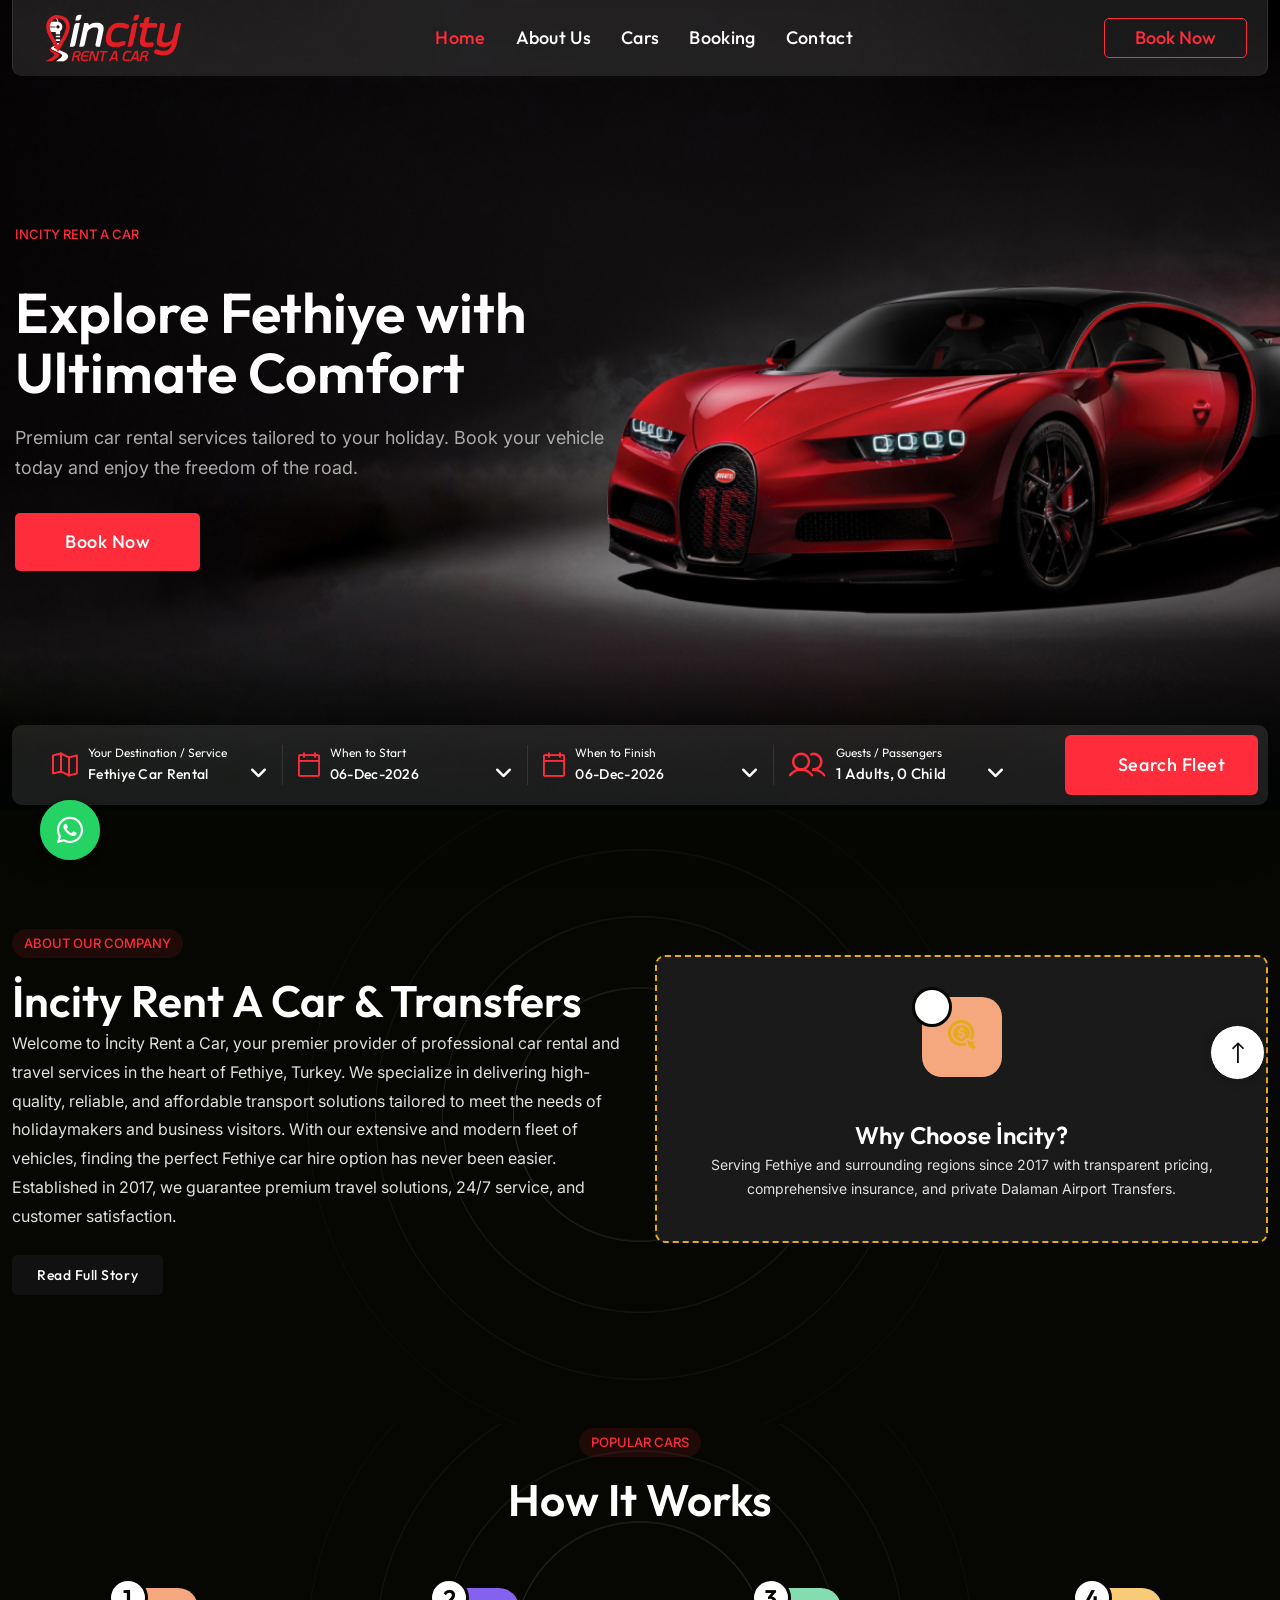
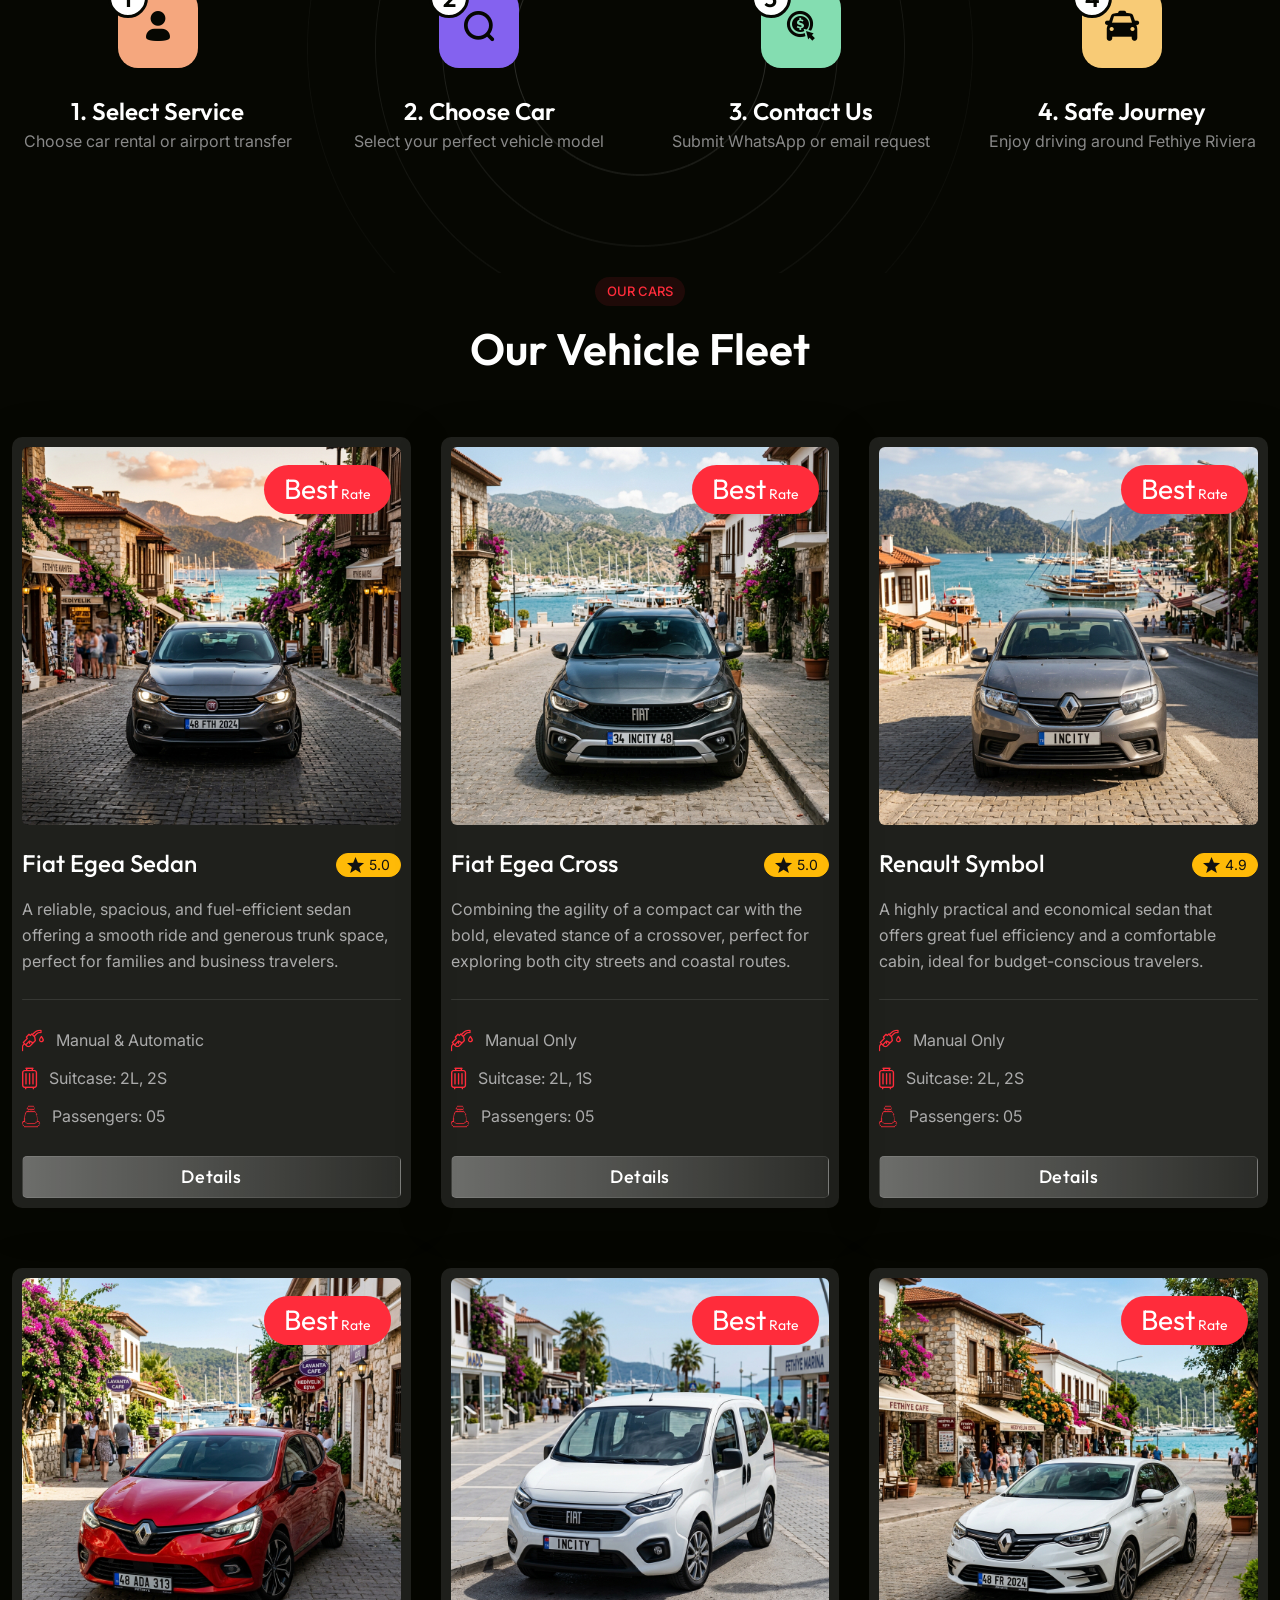
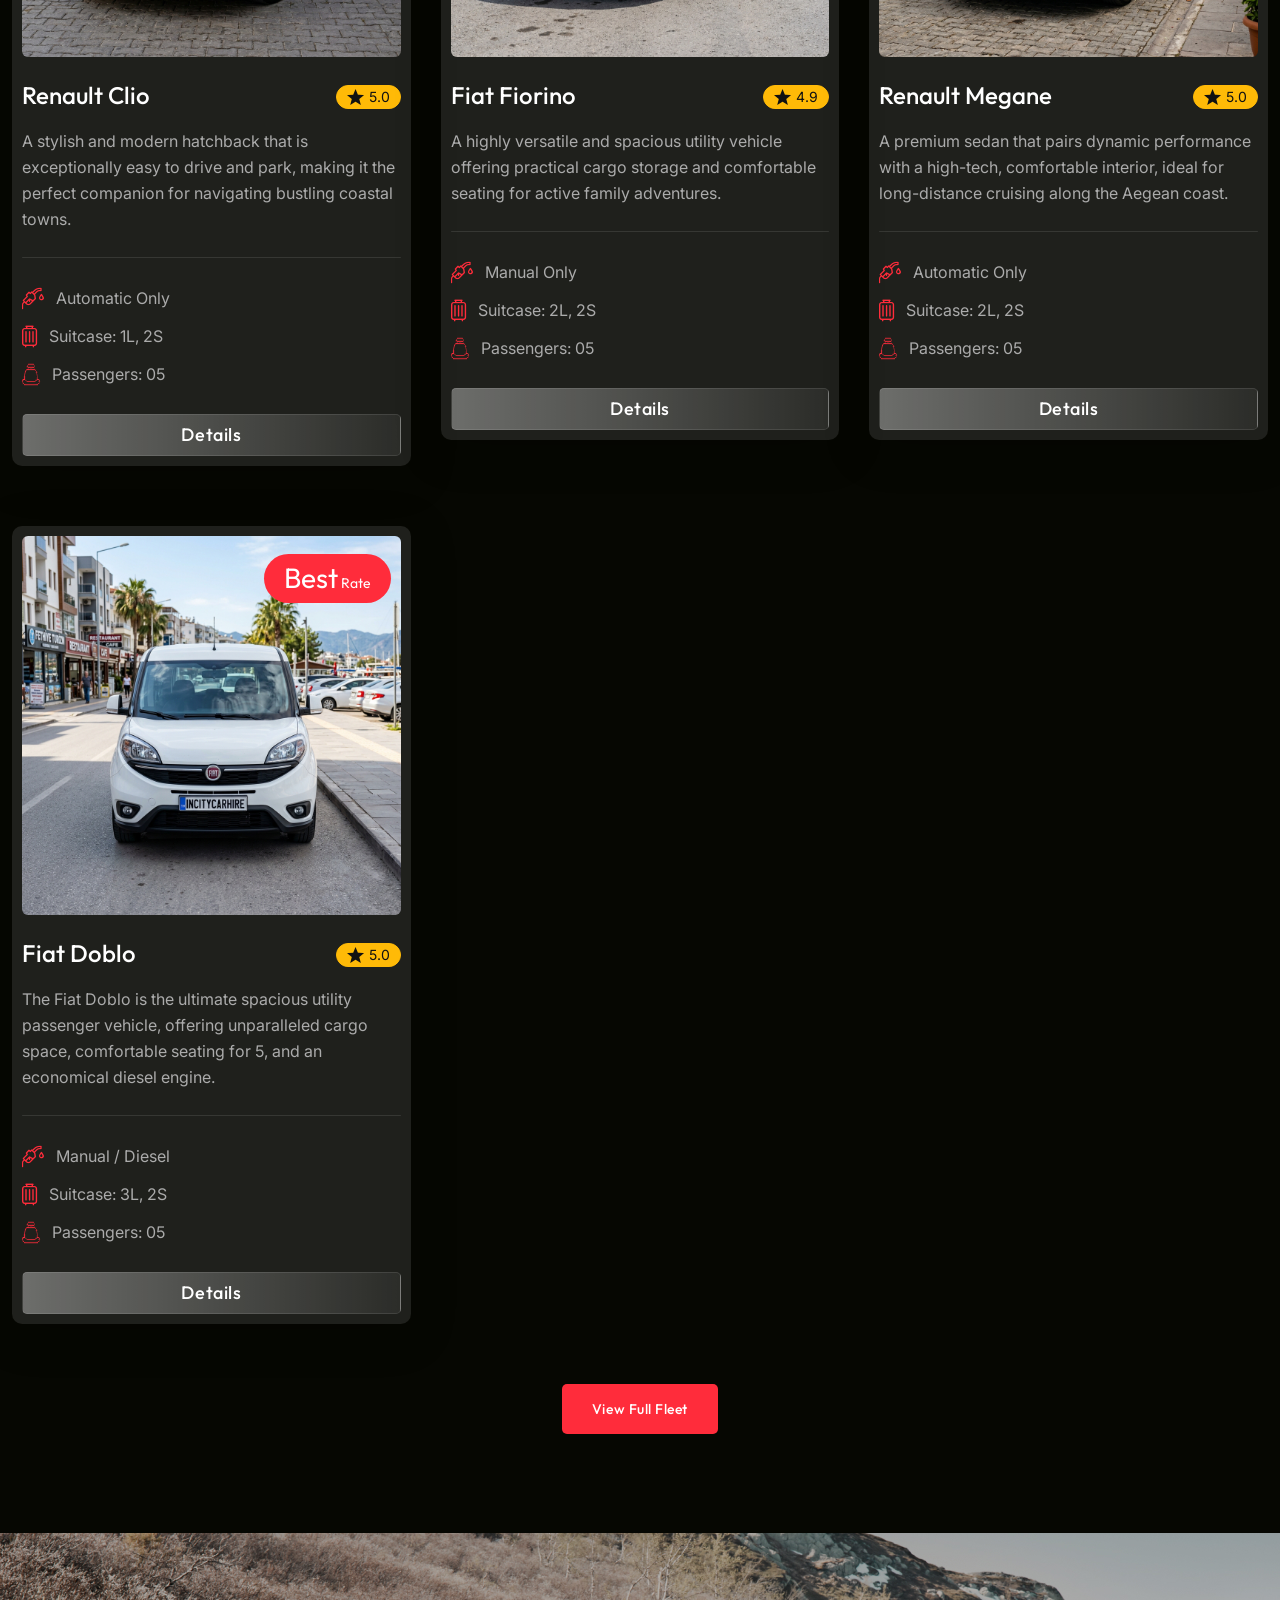
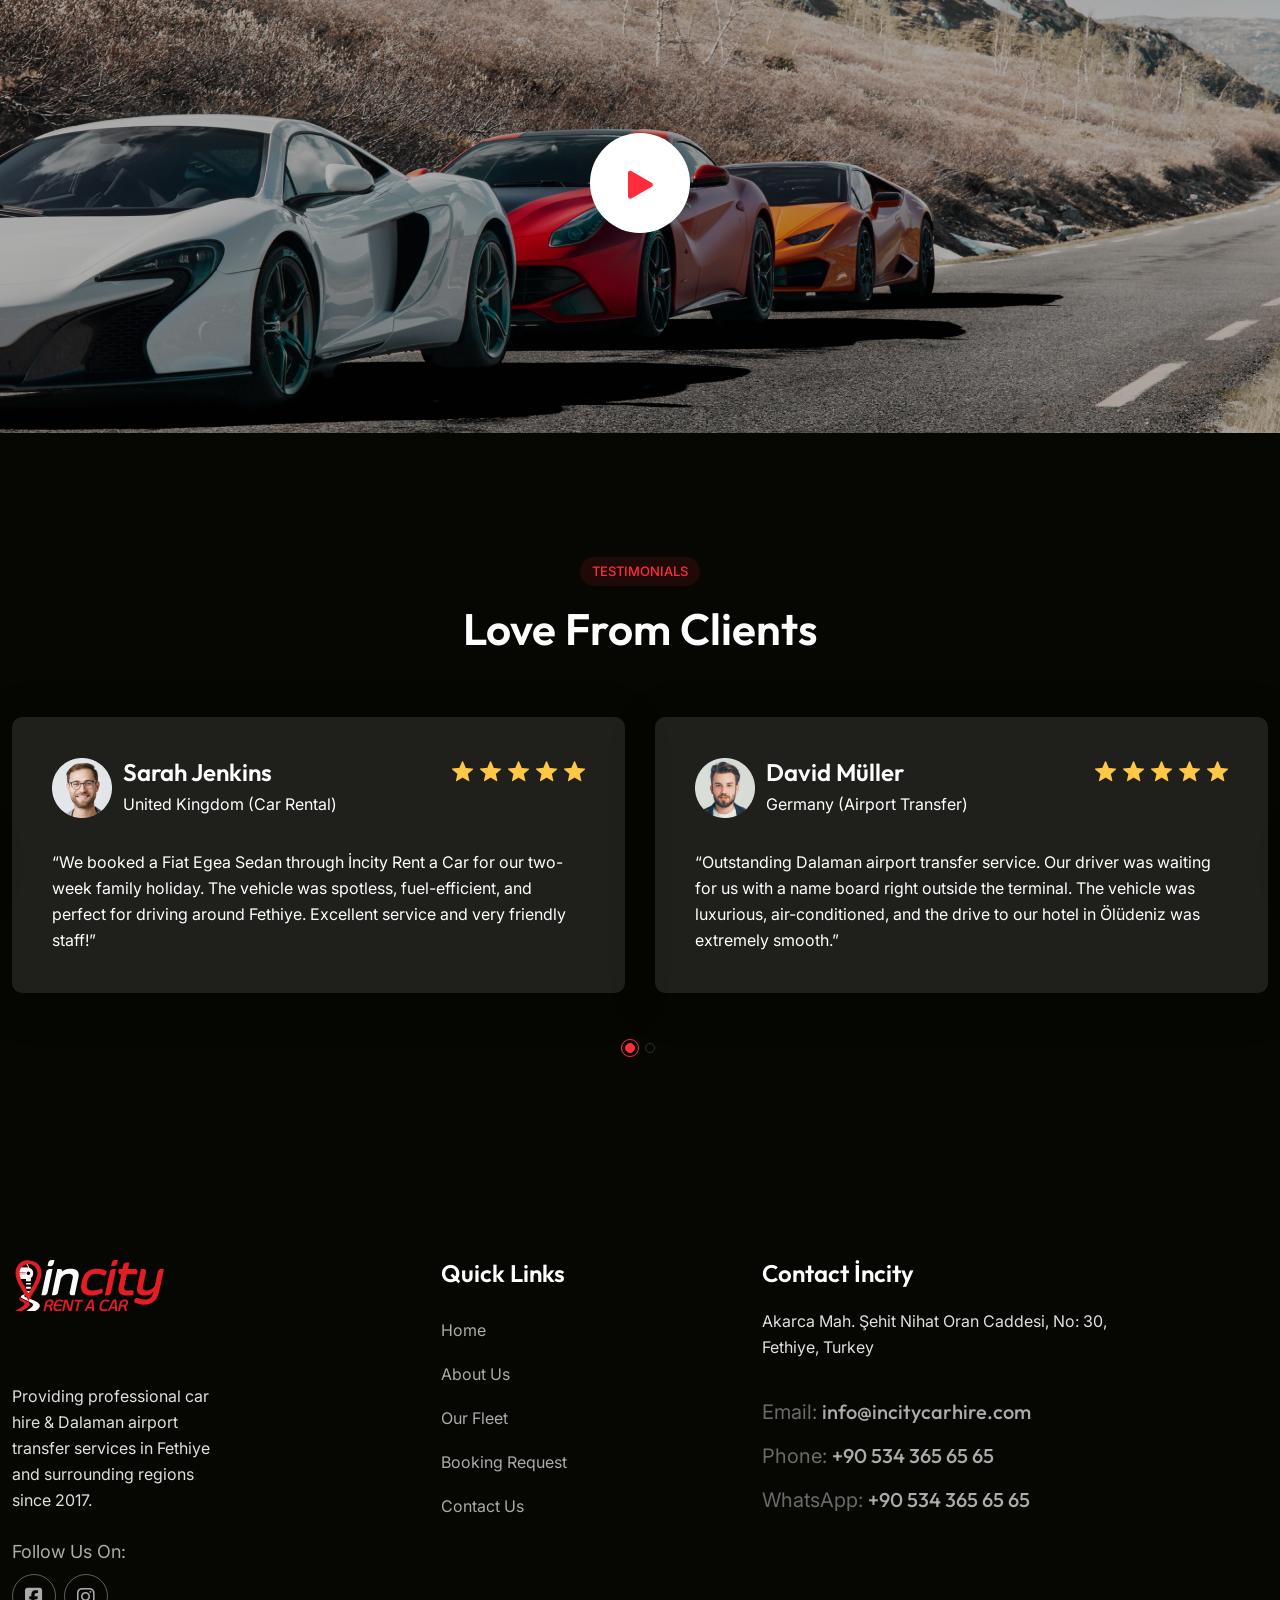
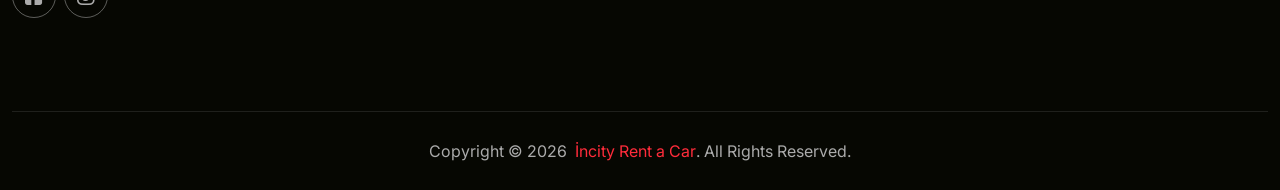
==== commit b6bf0aaa: "yeni araç ve whatsapp" ====
--- a/index.html
+++ b/index.html
@@ -139,7 +139,7 @@
                 <h4>Contact Info</h4>
                 <ul>
                     <li>Akarca Mah. Şehit Nihat Oran Caddesi, No: 30, Fethiye</li>
-                    <li><a href="tel:+905343566565">+90 534 356 65 65</a></li>
+                    <li><a href="tel:+905342890048">+90 534 365 65 65</a></li>
                     <li><a href="mailto:info@incitycarhire.com">info@incitycarhire.com</a></li>
                 </ul>
             </div>
@@ -534,6 +534,28 @@
                 </div>
             </div>
 
+            <!-- Car 7: Fiat Doblo -->
+            <div class="col-xl-4 col-lg-4 col-md-6 col-sm-12 mb_30">
+                <div class="single-featured-car-block">
+                    <div class="single-featured-car-image">
+                        <a href="fiat-doblo.html"><img src="assets/images/cars/doblo_front.png" alt="Fiat Doblo"></a>
+                        <div class="single-featured-car-rent-per-day"><span>Best</span> Rate</div>
+                    </div>
+                    <div class="single-featured-car-content">
+                        <div class="single-featured-car-rating"><i class="icon-9"></i>5.0</div>
+                        <h5 class="single-featured-car-title"><a href="fiat-doblo.html">Fiat Doblo</a></h5>
+                        <p class="single-featured-car-text">The Fiat Doblo is the ultimate spacious utility passenger vehicle, offering unparalleled cargo space, comfortable seating for 5, and an economical diesel engine.</p>
+                        <div class="border-divider"></div>
+                        <ul class="single-featured-car-info">
+                            <li><i class="icon-6"></i>Manual / Diesel</li>
+                            <li><i class="icon-7"></i>Suitcase: 3L, 2S</li>
+                            <li><i class="icon-8"></i>Passengers: 05</li>
+                        </ul>
+                        <div class="single-featured-car-book-btn"><a href="fiat-doblo.html" class="btn-style-six">Details</a></div>
+                    </div>
+                </div>
+            </div>
+
         </div>
         <div class="view-all-btn centred">
             <a href="car-fleet.html" class="btn-style-five">View Full Fleet</a>
@@ -674,8 +696,8 @@
                         <p>Akarca Mah. Şehit Nihat Oran Caddesi, No: 30, Fethiye, Turkey</p>
                         <ul class="footer-info-list">
                             <li>Email: <a href="mailto:info@incitycarhire.com">info@incitycarhire.com</a></li>
-                            <li>Phone: <a href="tel:+905343566565">+90 534 356 65 65</a></li>
-                            <li>WhatsApp: <a href="https://wa.me/905343566565" target="_blank">+90 534 356 65 65</a></li>
+                            <li>Phone: <a href="tel:+905342890048">+90 534 365 65 65</a></li>
+                            <li>WhatsApp: <a href="https://wa.me/905342890048" target="_blank">+90 534 365 65 65</a></li>
                         </ul>
                     </div>
                 </div>
@@ -710,7 +732,7 @@
 <script src="assets/js/main.js"></script>
 <script src="assets/js/booking-form.js"></script>
 <!-- Floating WhatsApp Button -->
-<a href="https://wa.me/905343566565" class="whatsapp-float" target="_blank" aria-label="Contact us on WhatsApp">
+<a href="https://wa.me/905342890048" class="whatsapp-float" target="_blank" aria-label="Contact us on WhatsApp">
     <i class="fab fa-whatsapp whatsapp-icon"></i>
 </a>
 
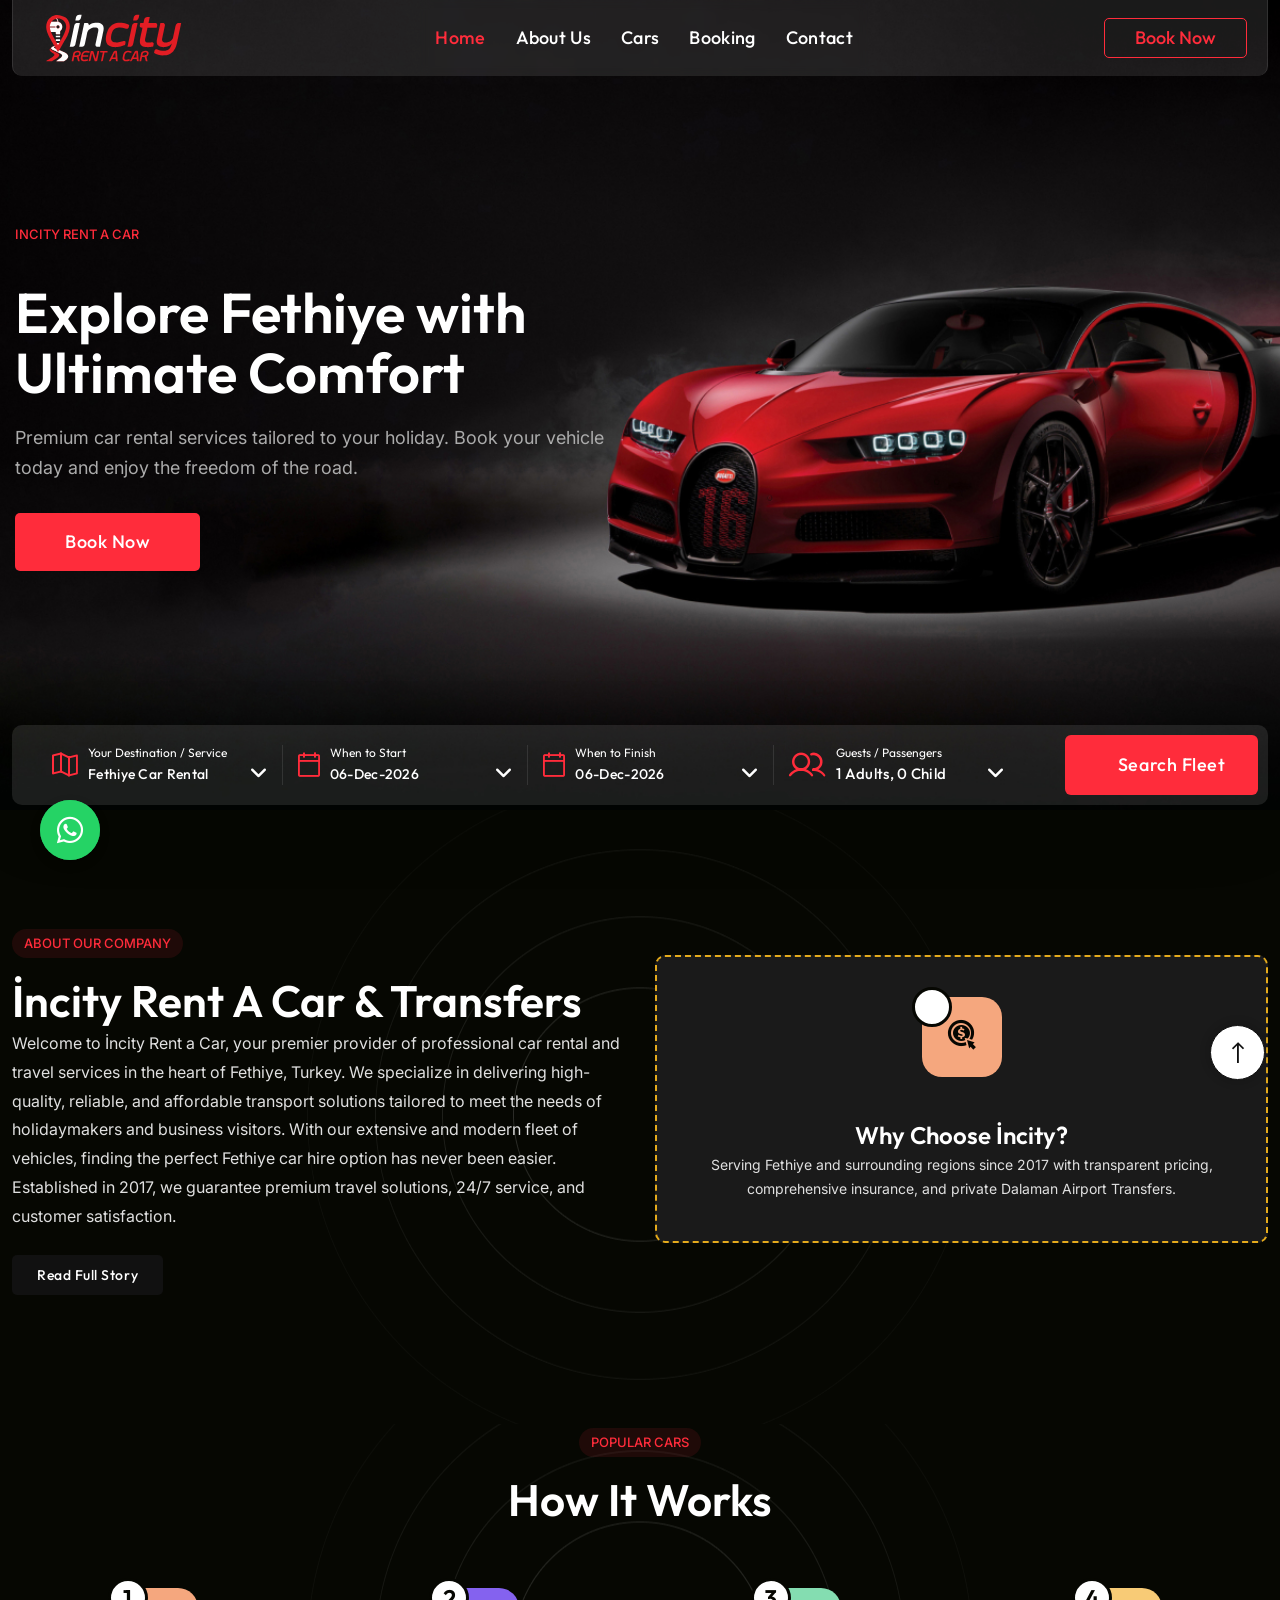
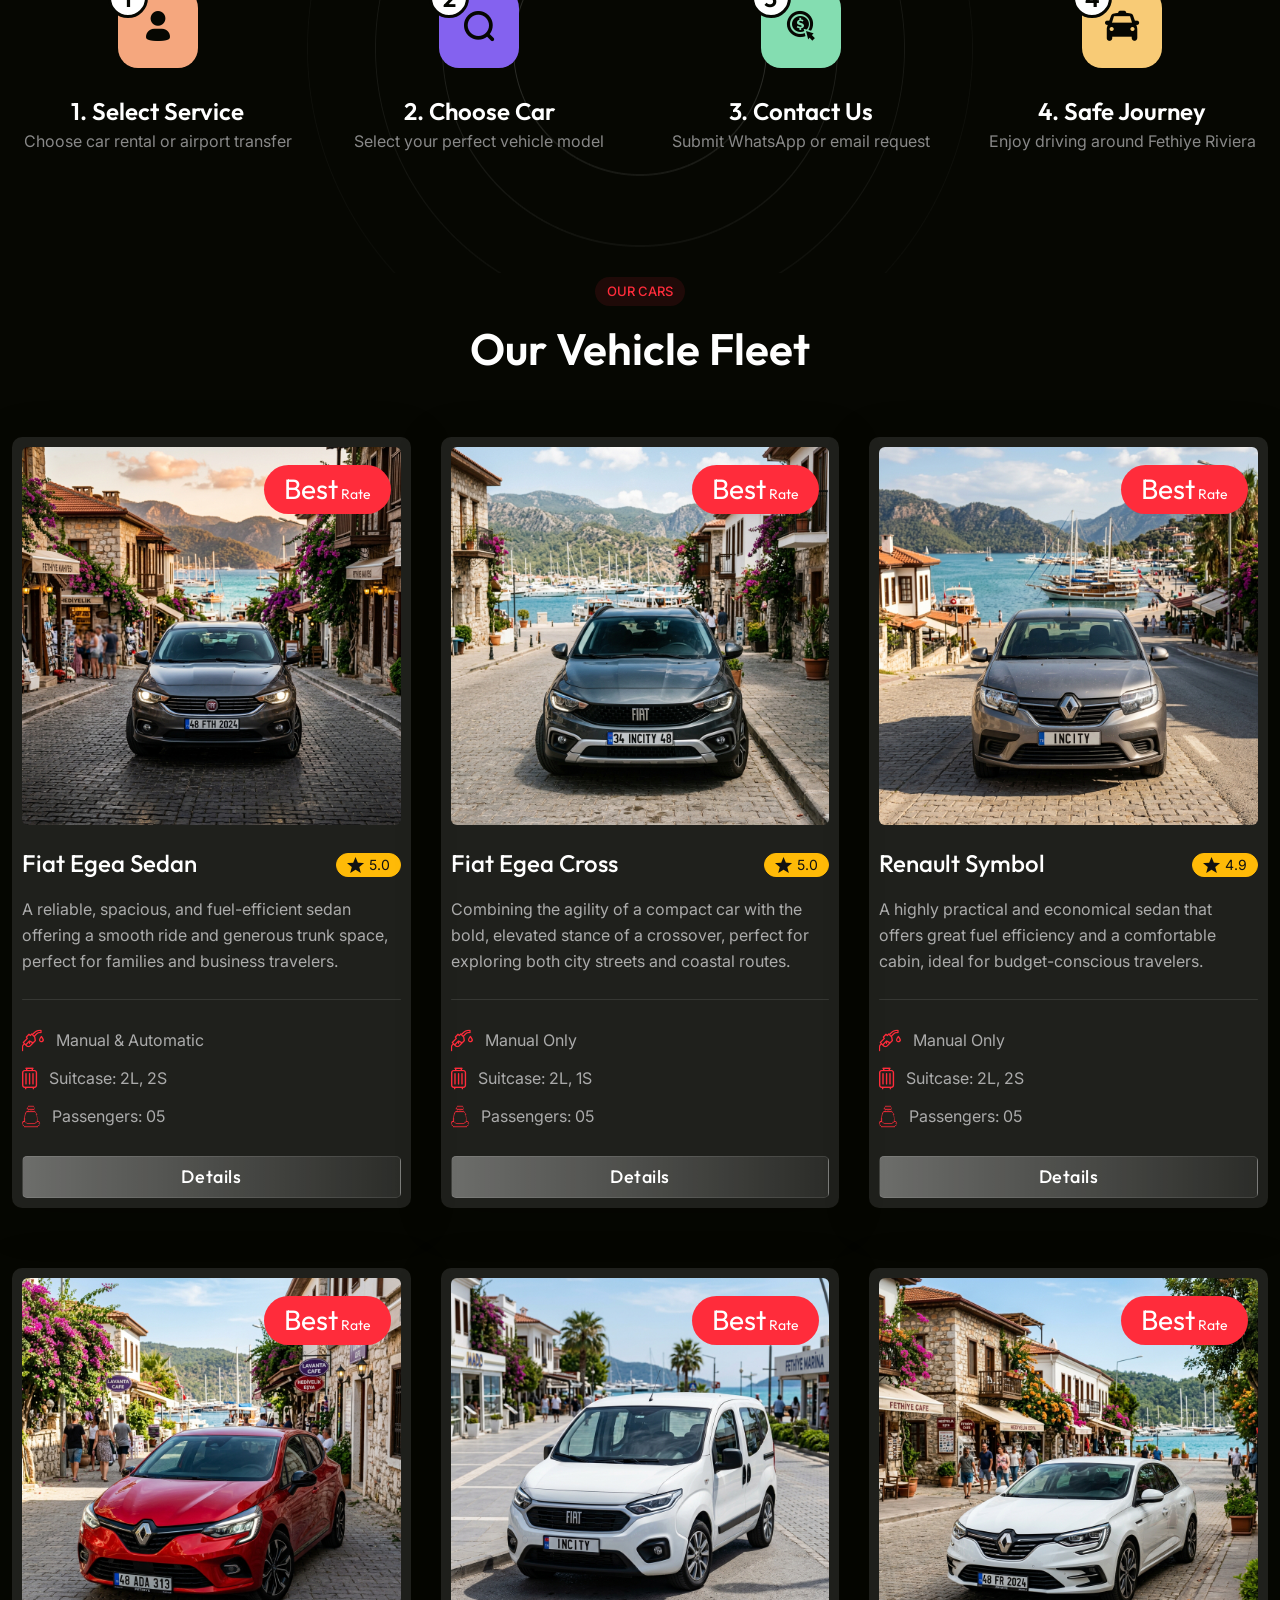
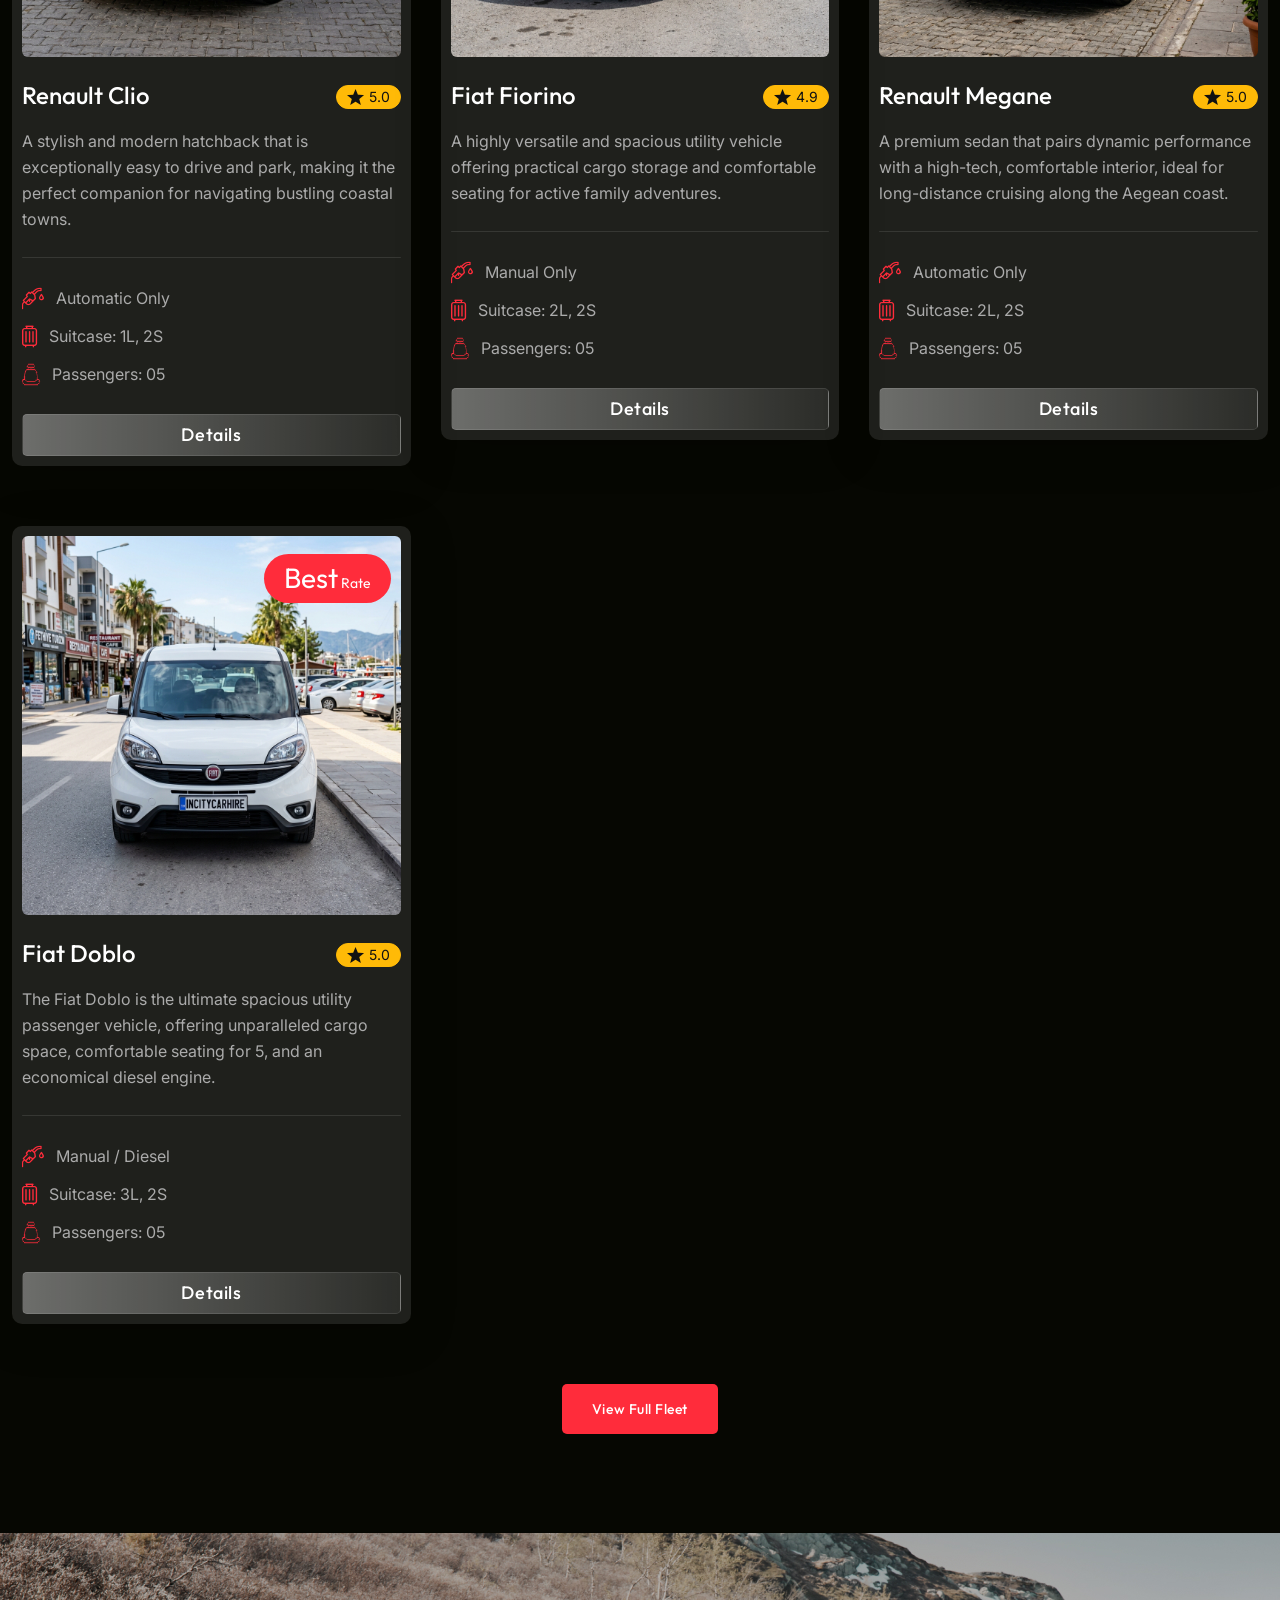
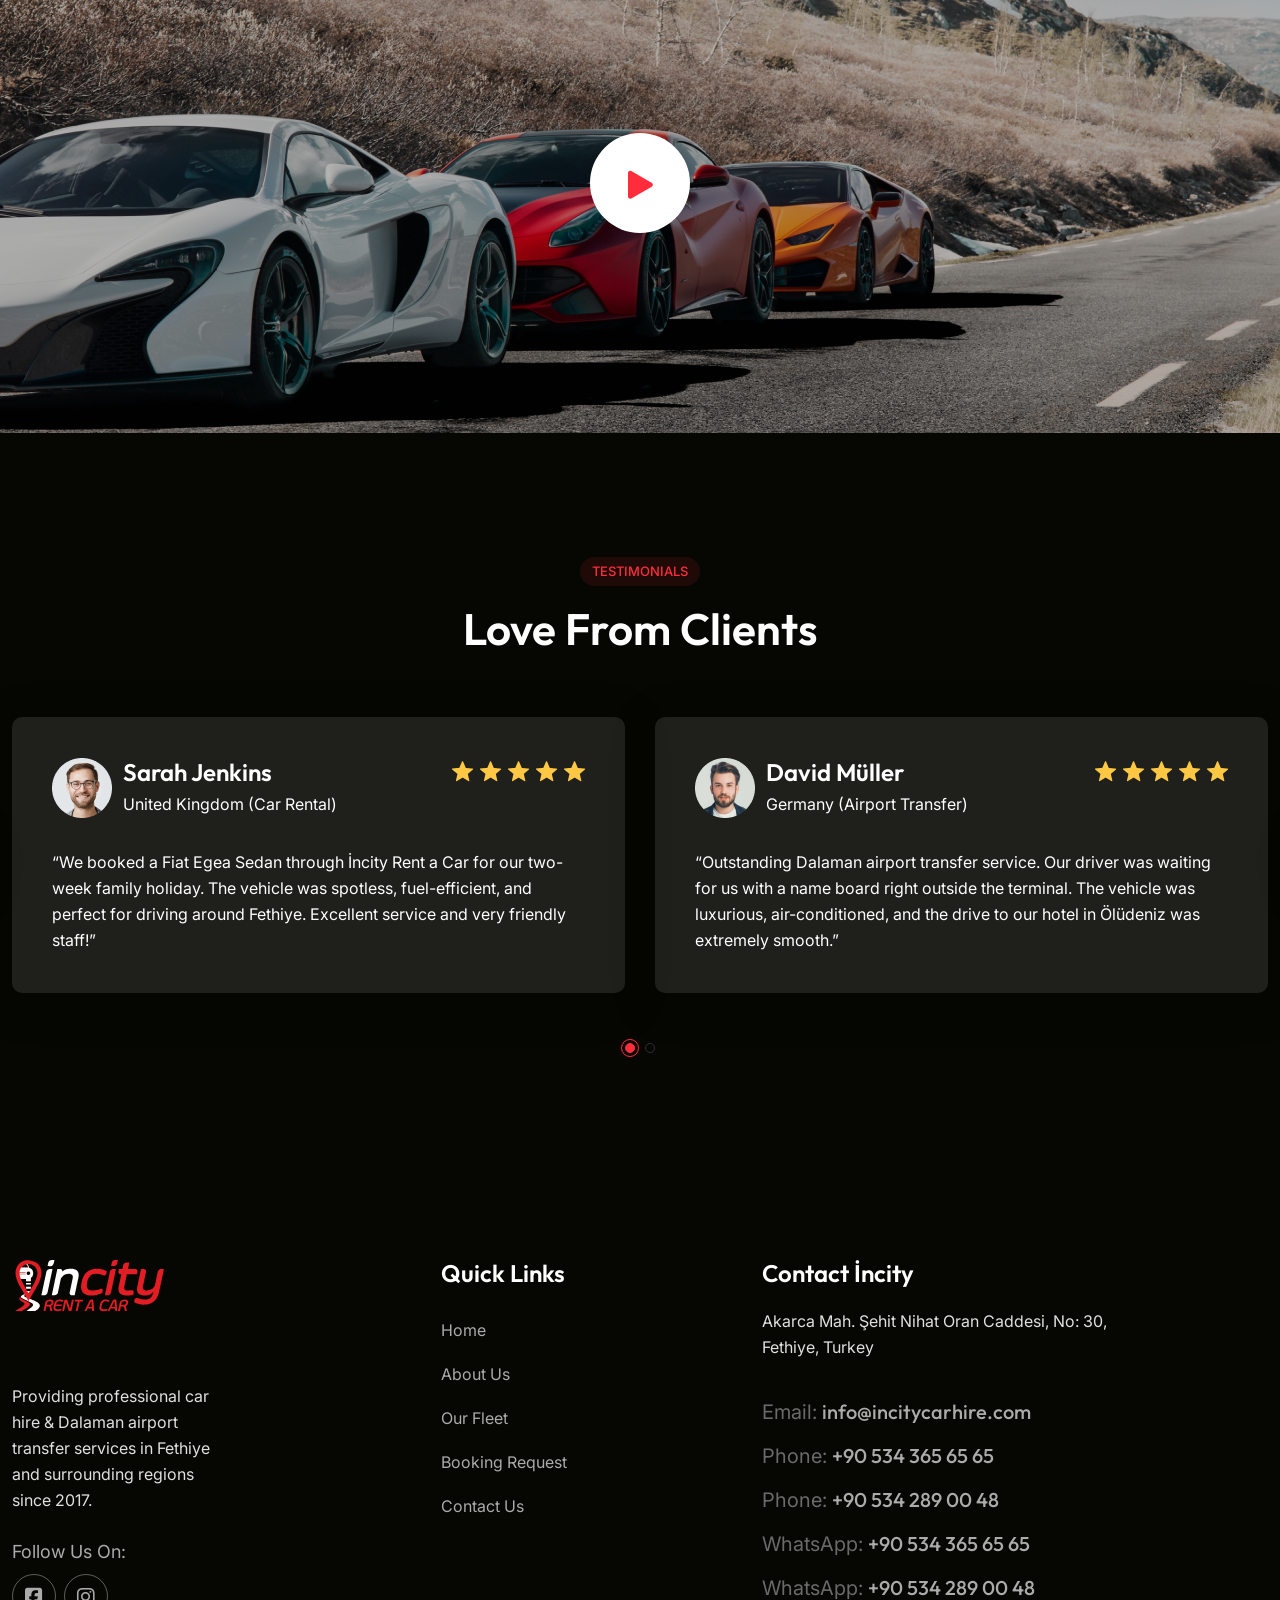
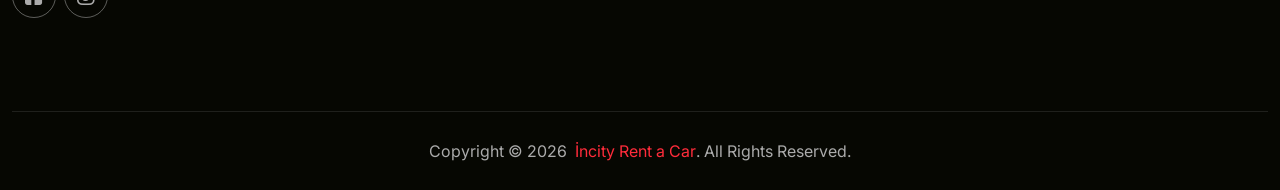
==== commit 110cd355: "fix phone numbers" ====
--- a/index.html
+++ b/index.html
@@ -1,16 +1,18 @@
 <!DOCTYPE html>
 <html lang="en">
+
 <head>
     <meta charset="utf-8">
     <meta http-equiv="X-UA-Compatible" content="IE=edge">
     <meta name="viewport" content="width=device-width, initial-scale=1.0, maximum-scale=1.0, user-scalable=0">
 
     <title>Car Rental & Airport Transfers in Fethiye | İncity Rent a Car</title>
-    <meta name="description" content="İncity Rent a Car offers professional car rental, Fethiye car hire, and Dalaman Airport transfer services. Reliable and modern fleet since 2017. Book now!">
-
-    <link href="assets/css/bootstrap.css" rel="stylesheet">    
-    <link href="assets/css/fontawesome-all.css" rel="stylesheet">  
-    <link href="assets/css/iconfont.css" rel="stylesheet">  
+    <meta name="description"
+        content="İncity Rent a Car offers professional car rental, Fethiye car hire, and Dalaman Airport transfer services. Reliable and modern fleet since 2017. Book now!">
+
+    <link href="assets/css/bootstrap.css" rel="stylesheet">
+    <link href="assets/css/fontawesome-all.css" rel="stylesheet">
+    <link href="assets/css/iconfont.css" rel="stylesheet">
     <link href="assets/css/owl.css" rel="stylesheet">
     <link href="assets/css/global.css" rel="stylesheet">
     <link href="assets/css/jquery.fancybox.min.css" rel="stylesheet">
@@ -28,764 +30,844 @@
     <link rel="icon" href="assets/images/favicon.png" type="image/x-icon">
 
     <!-- Google Fonts -->
-    <link href="https://fonts.googleapis.com/css2?family=Inter:wght@300;400;500;600;700;800;900&display=swap" rel="stylesheet">
+    <link href="https://fonts.googleapis.com/css2?family=Inter:wght@300;400;500;600;700;800;900&display=swap"
+        rel="stylesheet">
     <link href="https://fonts.googleapis.com/css2?family=Outfit:wght@100..900&display=swap" rel="stylesheet">
 </head>
 
 <body class="boxed_wrapper dark-bg">
 
-<!-- preloader -->
-<div class="loader-wrap">
-    <div class="preloader">
-        <div class="preloader-close">x</div>
-        <div id="handle-preloader" class="handle-preloader">
-            <div class="animation-preloader">
-                <div class="spinner"></div>
-                <div class="txt-loading">
-                    <span data-text-preloader="I" class="letters-loading">I</span>
-                    <span data-text-preloader="N" class="letters-loading">N</span>
-                    <span data-text-preloader="C" class="letters-loading">C</span>
-                    <span data-text-preloader="I" class="letters-loading">I</span>
-                    <span data-text-preloader="T" class="letters-loading">T</span>
-                    <span data-text-preloader="Y" class="letters-loading">Y</span>
-                </div>
-            </div>  
+    <!-- preloader -->
+    <div class="loader-wrap">
+        <div class="preloader">
+            <div class="preloader-close">x</div>
+            <div id="handle-preloader" class="handle-preloader">
+                <div class="animation-preloader">
+                    <div class="spinner"></div>
+                    <div class="txt-loading">
+                        <span data-text-preloader="I" class="letters-loading">I</span>
+                        <span data-text-preloader="N" class="letters-loading">N</span>
+                        <span data-text-preloader="C" class="letters-loading">C</span>
+                        <span data-text-preloader="I" class="letters-loading">I</span>
+                        <span data-text-preloader="T" class="letters-loading">T</span>
+                        <span data-text-preloader="Y" class="letters-loading">Y</span>
+                    </div>
+                </div>
+            </div>
         </div>
     </div>
-</div>
-<!-- preloader end -->
-
-<!-- Main Header -->
-<header class="header dark-header">
-    <div class="main_header">
-        <div class="container"> 
-            <div class="main_header_inner">
-                <div class="main_header_logo">
-                    <figure>
-                        <a href="index.html">
-                            <img src="incity-logo.svg" alt="İncity Rent a Car Logo" style="height: 50px; width: auto;">
-                        </a>
-                    </figure>
-                </div>
-                <div class="main_header_menu menu_area">
-                    <div class="mobile-nav-toggler">
-                        <span class="icon-bar"></span>
-                        <span class="icon-bar"></span>
-                        <span class="icon-bar"></span>
-                        <span class="icon-bar"></span>
-                    </div>
-                    <nav class="main-menu">
-                        <div class="collapse navbar-collapse show" id="navbarSupportedContent">
-                            <ul class="navigation">
-                                <li class="active"><a href="index.html">Home</a></li>
-                                <li><a href="about-us.html">About Us</a></li>
-                                <li><a href="car-fleet.html">Cars</a></li>
-                                <li><a href="booking.html">Booking</a></li>
-                                <li><a href="contact.html">Contact</a></li>
-                            </ul>
-                        </div>
-                    </nav>
-                </div>
-                <div class="header_right_content">
-                    <div class="link-btn">
-                        <a href="booking.html" class="btn-style-one">
-                            Book Now
-                        </a>
-                    </div>
-                </div>
-            </div>
-        </div>
-    </div>
-
-    <!-- Sticky Header-->
-    <div class="sticky_header">
+    <!-- preloader end -->
+
+    <!-- Main Header -->
+    <header class="header dark-header">
+        <div class="main_header">
+            <div class="container">
+                <div class="main_header_inner">
+                    <div class="main_header_logo">
+                        <figure>
+                            <a href="index.html">
+                                <img src="incity-logo.svg" alt="İncity Rent a Car Logo"
+                                    style="height: 50px; width: auto;">
+                            </a>
+                        </figure>
+                    </div>
+                    <div class="main_header_menu menu_area">
+                        <div class="mobile-nav-toggler">
+                            <span class="icon-bar"></span>
+                            <span class="icon-bar"></span>
+                            <span class="icon-bar"></span>
+                            <span class="icon-bar"></span>
+                        </div>
+                        <nav class="main-menu">
+                            <div class="collapse navbar-collapse show" id="navbarSupportedContent">
+                                <ul class="navigation">
+                                    <li class="active"><a href="index.html">Home</a></li>
+                                    <li><a href="about-us.html">About Us</a></li>
+                                    <li><a href="car-fleet.html">Cars</a></li>
+                                    <li><a href="booking.html">Booking</a></li>
+                                    <li><a href="contact.html">Contact</a></li>
+                                </ul>
+                            </div>
+                        </nav>
+                    </div>
+                    <div class="header_right_content">
+                        <div class="link-btn">
+                            <a href="booking.html" class="btn-style-one">
+                                Book Now
+                            </a>
+                        </div>
+                    </div>
+                </div>
+            </div>
+        </div>
+
+        <!-- Sticky Header-->
+        <div class="sticky_header">
+            <div class="container">
+                <div class="main_header_inner">
+                    <div class="main_header_logo">
+                        <figure>
+                            <a href="index.html">
+                                <img src="incity-logo.svg" alt="İncity Rent a Car Logo"
+                                    style="height: 45px; width: auto;">
+                            </a>
+                        </figure>
+                    </div>
+                    <div class="main_header_menu menu_area">
+                        <nav class="main-menu">
+                            <!-- Keep This Empty / Menu will come through Javascript -->
+                        </nav>
+                    </div>
+                    <div class="header_right_content">
+                        <div class="link-btn">
+                            <a href="booking.html" class="btn-style-one">
+                                Book Now
+                            </a>
+                        </div>
+                    </div>
+                </div>
+            </div>
+        </div>
+
+        <!-- Mobile Menu  -->
+        <div class="mobile-menu">
+            <div class="menu-backdrop"></div>
+            <div class="close-btn">X</div>
+            <nav class="menu-box">
+                <div class="nav-logo">
+                    <a href="index.html">
+                        <img src="incity-logo.svg" alt="İncity Rent a Car Logo" style="height: 50px; width: auto;">
+                    </a>
+                </div>
+                <div class="menu-outer"><!-- Here Menu Will Come Automatically Via Javascript --></div>
+                <div class="contact-info">
+                    <h4>Contact Info</h4>
+                    <ul>
+                        <li>Akarca Mah. Şehit Nihat Oran Caddesi, No: 30, Fethiye</li>
+                        <li><a href="tel:+905343656565">+90 534 365 65 65 (Call)</a></li>
+                        <li><a href="tel:+905342890048">+90 534 289 00 48 (Call)</a></li>
+                        <li><a href="https://wa.me/905343656565" target="_blank">+90 534 365 65 65 (WhatsApp)</a></li>
+                        <li><a href="https://wa.me/905342890048" target="_blank">+90 534 289 00 48 (WhatsApp)</a></li>
+                        <li><a href="mailto:info@incitycarhire.com">info@incitycarhire.com</a></li>
+                    </ul>
+                </div>
+                <ul class="social-links centred">
+                    <li><a href="https://facebook.com/incityrentacar" target="_blank"><span
+                                class="fab fa-facebook-square"></span></a></li>
+                    <li><a href="https://instagram.com/incityrentacar" target="_blank"><span
+                                class="fab fa-instagram"></span></a></li>
+                </ul>
+            </nav>
+        </div>
+    </header>
+
+    <!-- Slider Two -->
+    <section class="slider style_two">
+        <div class="owl-carousel owl-nav-none owl-dots-none theme_carousel owl-theme"
+            data-options='{"loop": true, "margin": 0, "autoheight":true, "lazyload":true, "nav": true, "dots": true, "autoplay": true, "autoplayTimeout": 7000, "smartSpeed": 1800, "responsive":{ "0" :{ "items": "1" }, "768" :{ "items" : "1" } , "1000":{ "items" : "1" }}}'>
+
+            <div class="slide-item-content">
+                <div class="slide-item content_left">
+                    <div class="image-layer" style="background-image:url(assets/images/sliders/slider-2.jpg)"></div>
+                    <div class="container">
+                        <div class="slider_content">
+                            <h6 class="animate_up d-inline-block">Incity Rent a Car</h6>
+                            <h1 class="animate_left">Explore Fethiye with <br>Ultimate Comfort</h1>
+                            <p class="description animate_right">Premium car rental services tailored to your holiday.
+                                Book your vehicle today and enjoy the freedom of the road.</p>
+                            <div class="button_all animate_down">
+                                <a href="booking.html" class="btn-style-four animated">Book Now</a>
+                            </div>
+                        </div>
+                    </div>
+                </div>
+            </div>
+
+            <div class="slide-item-content">
+                <div class="slide-item content_left">
+                    <div class="image-layer" style="background-image:url(assets/images/sliders/slider-2.jpg)"></div>
+                    <div class="container">
+                        <div class="slider_content">
+                            <h6 class="animate_up d-inline-block">Dalaman Transfer</h6>
+                            <h1 class="animate_left">Reliable Dalaman <br>Airport Transfers</h1>
+                            <p class="description animate_right">Start your vacation stress-free with our punctual,
+                                private Fethiye transfer services. Meet & greet included.</p>
+                            <div class="button_all animate_down">
+                                <a href="booking.html" class="btn-style-four animated">Book Transfer</a>
+                            </div>
+                        </div>
+                    </div>
+                </div>
+            </div>
+
+            <div class="slide-item-content">
+                <div class="slide-item content_left">
+                    <div class="image-layer" style="background-image:url(assets/images/sliders/slider-2.jpg)"></div>
+                    <div class="container">
+                        <div class="slider_content">
+                            <h6 class="animate_up d-inline-block">Fethiye Car Hire</h6>
+                            <h1 class="animate_left">Affordable Fethiye <br>Car Hire Options</h1>
+                            <p class="description animate_right">From economy hatchbacks to family sedans, choose the
+                                best car for your budget and travel plans.</p>
+                            <div class="button_all animate_down">
+                                <a href="car-fleet.html" class="btn-style-four animated">View Our Fleet</a>
+                            </div>
+                        </div>
+                    </div>
+                </div>
+            </div>
+
+        </div>
+    </section>
+
+    <!-- Booking Section -->
+    <section class="booking-section">
         <div class="container">
-            <div class="main_header_inner">
-                <div class="main_header_logo">
-                    <figure>
-                        <a href="index.html">
-                            <img src="incity-logo.svg" alt="İncity Rent a Car Logo" style="height: 45px; width: auto;">
-                        </a>
-                    </figure>
-                </div>
-                <div class="main_header_menu menu_area">
-                    <nav class="main-menu">
-                        <!-- Keep This Empty / Menu will come through Javascript -->
-                    </nav>
-                </div>
-                <div class="header_right_content">
-                    <div class="link-btn">
-                        <a href="booking.html" class="btn-style-one">
-                            Book Now
-                        </a>
-                    </div>
-                </div>
-            </div>            
-        </div> 
-    </div>
-
-    <!-- Mobile Menu  -->
-    <div class="mobile-menu">
-        <div class="menu-backdrop"></div>
-        <div class="close-btn">X</div>        
-        <nav class="menu-box">
-            <div class="nav-logo">
-                <a href="index.html">
-                    <img src="incity-logo.svg" alt="İncity Rent a Car Logo" style="height: 50px; width: auto;">
-                </a>
-            </div>
-            <div class="menu-outer"><!-- Here Menu Will Come Automatically Via Javascript --></div>
-            <div class="contact-info">
-                <h4>Contact Info</h4>
-                <ul>
-                    <li>Akarca Mah. Şehit Nihat Oran Caddesi, No: 30, Fethiye</li>
-                    <li><a href="tel:+905342890048">+90 534 365 65 65</a></li>
-                    <li><a href="mailto:info@incitycarhire.com">info@incitycarhire.com</a></li>
-                </ul>
-            </div>
-            <ul class="social-links centred">
-                <li><a href="https://facebook.com/incityrentacar" target="_blank"><span class="fab fa-facebook-square"></span></a></li>
-                <li><a href="https://instagram.com/incityrentacar" target="_blank"><span class="fab fa-instagram"></span></a></li>
-            </ul>
-        </nav>
-    </div>
-</header>
-
-<!-- Slider Two -->
-<section class="slider style_two">
-    <div class="owl-carousel owl-nav-none owl-dots-none theme_carousel owl-theme"
-       data-options='{"loop": true, "margin": 0, "autoheight":true, "lazyload":true, "nav": true, "dots": true, "autoplay": true, "autoplayTimeout": 7000, "smartSpeed": 1800, "responsive":{ "0" :{ "items": "1" }, "768" :{ "items" : "1" } , "1000":{ "items" : "1" }}}'>
-       
-       <div class="slide-item-content">
-          <div class="slide-item content_left">
-             <div class="image-layer" style="background-image:url(assets/images/sliders/slider-2.jpg)"></div>
-             <div class="container">
-                <div class="slider_content">
-                    <h6 class="animate_up d-inline-block">Incity Rent a Car</h6>
-                    <h1 class="animate_left">Explore Fethiye with <br>Ultimate Comfort</h1>
-                    <p class="description animate_right">Premium car rental services tailored to your holiday. Book your vehicle today and enjoy the freedom of the road.</p>
-                    <div class="button_all animate_down">
-                        <a href="booking.html" class="btn-style-four animated">Book Now</a>
-                    </div>
-                </div>
-             </div>
-          </div>
-       </div>
-
-       <div class="slide-item-content">
-          <div class="slide-item content_left">
-             <div class="image-layer" style="background-image:url(assets/images/sliders/slider-2.jpg)"></div>
-             <div class="container">
-                <div class="slider_content">
-                    <h6 class="animate_up d-inline-block">Dalaman Transfer</h6>
-                    <h1 class="animate_left">Reliable Dalaman <br>Airport Transfers</h1>
-                    <p class="description animate_right">Start your vacation stress-free with our punctual, private Fethiye transfer services. Meet & greet included.</p>
-                    <div class="button_all animate_down">
-                        <a href="booking.html" class="btn-style-four animated">Book Transfer</a>
-                    </div>
-                </div>
-             </div>
-          </div>
-       </div>
-
-       <div class="slide-item-content">
-          <div class="slide-item content_left">
-             <div class="image-layer" style="background-image:url(assets/images/sliders/slider-2.jpg)"></div>
-             <div class="container">
-                <div class="slider_content">
-                    <h6 class="animate_up d-inline-block">Fethiye Car Hire</h6>
-                    <h1 class="animate_left">Affordable Fethiye <br>Car Hire Options</h1>
-                    <p class="description animate_right">From economy hatchbacks to family sedans, choose the best car for your budget and travel plans.</p>
-                    <div class="button_all animate_down">
-                        <a href="car-fleet.html" class="btn-style-four animated">View Our Fleet</a>
-                    </div>
-                </div>
-             </div>
-          </div>
-       </div>
-
-    </div>
-</section>
-
-<!-- Booking Section -->
-<section class="booking-section">
-    <div class="container">
-        <div class="filter-wrapper">
-            <div class="filter-group">
-                <form action="booking.html" method="get">
-                    <div class="filter-area">
-                        <div class="row">
-                            <div class="col-xl-3 col-md-6 col-sm-12 divider">
-                                <div class="single-search-box">
-                                    <div class="icon"><i class="icon-24"></i></div>
-                                    <div class="searchbox-input">
-                                        <label>Your Destination / Service</label>
-                                        <div class="custom-select-dropdown">
-                                            <div class="select-input">
-                                                <input type="text" readonly value="Fethiye Car Rental" />
-                                                <i class="fas fa-angle-down"></i>
+            <div class="filter-wrapper">
+                <div class="filter-group">
+                    <form action="booking.html" method="get">
+                        <div class="filter-area">
+                            <div class="row">
+                                <div class="col-xl-3 col-md-6 col-sm-12 divider">
+                                    <div class="single-search-box">
+                                        <div class="icon"><i class="icon-24"></i></div>
+                                        <div class="searchbox-input">
+                                            <label>Your Destination / Service</label>
+                                            <div class="custom-select-dropdown">
+                                                <div class="select-input">
+                                                    <input type="text" readonly value="Fethiye Car Rental" />
+                                                    <i class="fas fa-angle-down"></i>
+                                                </div>
+                                                <div class="custom-select-wrap">
+                                                    <ul class="option-list">
+                                                        <li>
+                                                            <div class="destination">
+                                                                <h6>Fethiye Car Rental</h6>
+                                                                <p>Rent a car in Fethiye city & surrounding regions</p>
+                                                            </div>
+                                                        </li>
+                                                        <li>
+                                                            <div class="destination">
+                                                                <h6>Dalaman Airport Transfer</h6>
+                                                                <p>Private luxury shuttle to Fethiye, Göcek, Ölüdeniz
+                                                                </p>
+                                                            </div>
+                                                        </li>
+                                                        <li>
+                                                            <div class="destination">
+                                                                <h6>Ölüdeniz / Calis Car Hire</h6>
+                                                                <p>Direct resort delivery and pickup services</p>
+                                                            </div>
+                                                        </li>
+                                                    </ul>
+                                                </div>
                                             </div>
-                                            <div class="custom-select-wrap">
-                                                <ul class="option-list">
-                                                    <li>
-                                                        <div class="destination">
-                                                            <h6>Fethiye Car Rental</h6>
-                                                            <p>Rent a car in Fethiye city & surrounding regions</p>
-                                                        </div>
-                                                    </li>
-                                                    <li>
-                                                        <div class="destination">
-                                                            <h6>Dalaman Airport Transfer</h6>
-                                                            <p>Private luxury shuttle to Fethiye, Göcek, Ölüdeniz</p>
-                                                        </div>
-                                                    </li>
-                                                    <li>
-                                                        <div class="destination">
-                                                            <h6>Ölüdeniz / Calis Car Hire</h6>
-                                                            <p>Direct resort delivery and pickup services</p>
-                                                        </div>
-                                                    </li>
-                                                </ul>
+                                        </div>
+                                    </div>
+                                </div>
+                                <div class="col-xl-3 col-md-6 col-sm-12 divider">
+                                    <div class="single-search-box">
+                                        <div class="icon"><i class="icon-25"></i></div>
+                                        <div class="searchbox-input">
+                                            <label>When to Start</label>
+                                            <div class="custom-select-dropdown">
+                                                <div class="select-input">
+                                                    <input type="text" name="inOut" readonly
+                                                        placeholder="Select Date" />
+                                                    <i class="fas fa-angle-down"></i>
+                                                </div>
+                                            </div>
+                                        </div>
+                                    </div>
+                                </div>
+                                <div class="col-xl-3 col-md-6 col-sm-12 divider">
+                                    <div class="single-search-box">
+                                        <div class="icon"><i class="icon-26"></i></div>
+                                        <div class="searchbox-input">
+                                            <label>When to Finish</label>
+                                            <div class="custom-select-dropdown">
+                                                <div class="select-input">
+                                                    <input type="text" name="inOut" readonly
+                                                        placeholder="Select Date" />
+                                                    <i class="fas fa-angle-down"></i>
+                                                </div>
+                                            </div>
+                                        </div>
+                                    </div>
+                                </div>
+                                <div class="col-xl-3 col-md-6 col-sm-12">
+                                    <div class="single-search-box">
+                                        <div class="icon"><i class="icon-27"></i></div>
+                                        <div class="searchbox-input">
+                                            <label>Guests / Passengers</label>
+                                            <div class="custom-select-dropdown">
+                                                <div class="select-input">
+                                                    <h6><span id="adult-qty">1</span> Adults, <span
+                                                            id="child-qty">0</span> Child</h6>
+                                                    <i class="fas fa-angle-down"></i>
+                                                </div>
+                                                <div class="custom-select-wrap two no-scroll">
+                                                    <ul class="guest-count">
+                                                        <li class="single-item">
+                                                            <div class="title">
+                                                                <h6>Adult</h6>
+                                                                <span>17 years+</span>
+                                                            </div>
+                                                            <div class="quantity-counter">
+                                                                <a href="#" data-type="adult"
+                                                                    class="guest-quantity__minus"><i
+                                                                        class="fas fa-minus"></i></a>
+                                                                <input name="adult_quantity" type="text"
+                                                                    class="quantity__input" value="1" />
+                                                                <a href="#" data-type="adult"
+                                                                    class="guest-quantity__plus"><i
+                                                                        class="fas fa-plus"></i></a>
+                                                            </div>
+                                                        </li>
+                                                        <li class="single-item">
+                                                            <div class="title">
+                                                                <h6>Children</h6>
+                                                                <span>0-17 years</span>
+                                                            </div>
+                                                            <div class="quantity-counter">
+                                                                <a href="#" data-type="child"
+                                                                    class="guest-quantity__minus"><i
+                                                                        class="fas fa-minus"></i></a>
+                                                                <input name="child_quantity" type="text"
+                                                                    class="quantity__input" value="0" />
+                                                                <a href="#" data-type="child"
+                                                                    class="guest-quantity__plus"><i
+                                                                        class="fas fa-plus"></i></a>
+                                                            </div>
+                                                        </li>
+                                                    </ul>
+                                                </div>
                                             </div>
                                         </div>
                                     </div>
                                 </div>
                             </div>
-                            <div class="col-xl-3 col-md-6 col-sm-12 divider">
-                                <div class="single-search-box">
-                                    <div class="icon"><i class="icon-25"></i></div>
-                                    <div class="searchbox-input">
-                                        <label>When to Start</label>
-                                        <div class="custom-select-dropdown">
-                                            <div class="select-input">
-                                                <input type="text" name="inOut" readonly placeholder="Select Date" />
-                                                <i class="fas fa-angle-down"></i>
-                                            </div>
-                                        </div>
-                                    </div>
-                                </div>
+                        </div>
+                        <button type="submit">Search Fleet</button>
+                    </form>
+                </div>
+            </div>
+        </div>
+    </section>
+
+    <!-- About Section Summary -->
+    <section class="works-process-section pt_120 pb_90">
+        <div class="container">
+            <div class="row align-items-center">
+                <div class="col-lg-6 col-md-12 mb_30">
+                    <div class="section-title light">
+                        <span class="sub-title">About Our Company</span>
+                        <h2 class="title">İncity Rent a Car & Transfers</h2>
+                    </div>
+                    <p style="color: #e0e0e0; font-size: 16px; line-height: 1.8;">Welcome to İncity Rent a Car, your
+                        premier provider of professional car rental and travel services in the heart of Fethiye, Turkey.
+                        We specialize in delivering high-quality, reliable, and affordable transport solutions tailored
+                        to meet the needs of holidaymakers and business visitors. With our extensive and modern fleet of
+                        vehicles, finding the perfect Fethiye car hire option has never been easier. Established in
+                        2017, we guarantee premium travel solutions, 24/7 service, and customer satisfaction.</p>
+                    <div class="mt-4">
+                        <a href="about-us.html" class="btn-style-five">Read Full Story</a>
+                    </div>
+                </div>
+                <div class="col-lg-6 col-md-12 mb_30">
+                    <div class="works-process-block centred"
+                        style="border: 2px dashed #e5ab1c; padding: 40px; border-radius: 10px; background-color: #1a1a1a;">
+                        <div class="works-process-block-icon"><i class="icon-19"></i></div>
+                        <h3 class="works-process-block-title" style="color: #fff; margin-top: 15px;">Why Choose İncity?
+                        </h3>
+                        <p style="color: #e0e0e0; font-size: 14px;">Serving Fethiye and surrounding regions since 2017
+                            with transparent pricing, comprehensive insurance, and private Dalaman Airport Transfers.
+                        </p>
+                    </div>
+                </div>
+            </div>
+        </div>
+    </section>
+
+    <!-- Work Process Section -->
+    <section class="works-process-section pb_90">
+        <div class="container">
+            <div class="section-title centred light mb_60">
+                <span class="sub-title">Popular Cars</span>
+                <h2 class="title">How It Works</h2>
+            </div>
+            <div class="row">
+                <div class="col-xl-3 col-lg-3 col-md-6 col-sm-12 colmun">
+                    <div class="works-process-block centred">
+                        <div class="works-process-block-icon"><i class="icon-17"></i></div>
+                        <h3 class="works-process-block-title"><a href="booking.html">1. Select Service</a></h3>
+                        <p style="color: #888;">Choose car rental or airport transfer</p>
+                    </div>
+                </div>
+                <div class="col-xl-3 col-lg-3 col-md-6 col-sm-12 colmun">
+                    <div class="works-process-block centred">
+                        <div class="works-process-block-icon"><i class="icon-18"></i></div>
+                        <h3 class="works-process-block-title"><a href="car-fleet.html">2. Choose Car</a></h3>
+                        <p style="color: #888;">Select your perfect vehicle model</p>
+                    </div>
+                </div>
+                <div class="col-xl-3 col-lg-3 col-md-6 col-sm-12 colmun">
+                    <div class="works-process-block centred">
+                        <div class="works-process-block-icon"><i class="icon-19"></i></div>
+                        <h3 class="works-process-block-title"><a href="booking.html">3. Contact Us</a></h3>
+                        <p style="color: #888;">Submit WhatsApp or email request</p>
+                    </div>
+                </div>
+                <div class="col-xl-3 col-lg-3 col-md-6 col-sm-12 colmun">
+                    <div class="works-process-block centred">
+                        <div class="works-process-block-icon"><i class="icon-20"></i></div>
+                        <h3 class="works-process-block-title"><a href="contact.html">4. Safe Journey</a></h3>
+                        <p style="color: #888;">Enjoy driving around Fethiye Riviera</p>
+                    </div>
+                </div>
+            </div>
+        </div>
+    </section>
+
+    <!-- Featured Cars Section -->
+    <section class="featured-car-section pb_90">
+        <div class="container">
+            <div class="section-title centred light mb_60">
+                <span class="sub-title">Our Cars</span>
+                <h2 class="title">Our Vehicle Fleet</h2>
+            </div>
+            <div class="row">
+
+                <!-- Car 1: Fiat Egea Sedan -->
+                <div class="col-xl-4 col-lg-4 col-md-6 col-sm-12 mb_30">
+                    <div class="single-featured-car-block">
+                        <div class="single-featured-car-image">
+                            <a href="fiat-egea-sedan.html"><img src="assets/images/cars/fiat_egea_front.png"
+                                    alt="Fiat Egea Sedan"></a>
+                            <div class="single-featured-car-rent-per-day"><span>Best</span> Rate</div>
+                        </div>
+                        <div class="single-featured-car-content">
+                            <div class="single-featured-car-rating"><i class="icon-9"></i>5.0</div>
+                            <h5 class="single-featured-car-title"><a href="fiat-egea-sedan.html">Fiat Egea Sedan</a>
+                            </h5>
+                            <p class="single-featured-car-text">A reliable, spacious, and fuel-efficient sedan offering
+                                a smooth ride and generous trunk space, perfect for families and business travelers.</p>
+                            <div class="border-divider"></div>
+                            <ul class="single-featured-car-info">
+                                <li><i class="icon-6"></i>Manual & Automatic</li>
+                                <li><i class="icon-7"></i>Suitcase: 2L, 2S</li>
+                                <li><i class="icon-8"></i>Passengers: 05</li>
+                            </ul>
+                            <div class="single-featured-car-book-btn"><a href="fiat-egea-sedan.html"
+                                    class="btn-style-six">Details</a></div>
+                        </div>
+                    </div>
+                </div>
+
+                <!-- Car 2: Fiat Egea Cross -->
+                <div class="col-xl-4 col-lg-4 col-md-6 col-sm-12 mb_30">
+                    <div class="single-featured-car-block">
+                        <div class="single-featured-car-image">
+                            <a href="fiat-egea-cross.html"><img src="assets/images/cars/fiat_cross_front.png"
+                                    alt="Fiat Egea Cross"></a>
+                            <div class="single-featured-car-rent-per-day"><span>Best</span> Rate</div>
+                        </div>
+                        <div class="single-featured-car-content">
+                            <div class="single-featured-car-rating"><i class="icon-9"></i>5.0</div>
+                            <h5 class="single-featured-car-title"><a href="fiat-egea-cross.html">Fiat Egea Cross</a>
+                            </h5>
+                            <p class="single-featured-car-text">Combining the agility of a compact car with the bold,
+                                elevated stance of a crossover, perfect for exploring both city streets and coastal
+                                routes.</p>
+                            <div class="border-divider"></div>
+                            <ul class="single-featured-car-info">
+                                <li><i class="icon-6"></i>Manual Only</li>
+                                <li><i class="icon-7"></i>Suitcase: 2L, 1S</li>
+                                <li><i class="icon-8"></i>Passengers: 05</li>
+                            </ul>
+                            <div class="single-featured-car-book-btn"><a href="fiat-egea-cross.html"
+                                    class="btn-style-six">Details</a></div>
+                        </div>
+                    </div>
+                </div>
+
+                <!-- Car 3: Renault Symbol -->
+                <div class="col-xl-4 col-lg-4 col-md-6 col-sm-12 mb_30">
+                    <div class="single-featured-car-block">
+                        <div class="single-featured-car-image">
+                            <a href="renault-symbol.html"><img src="assets/images/cars/symbol_front.png"
+                                    alt="Renault Symbol"></a>
+                            <div class="single-featured-car-rent-per-day"><span>Best</span> Rate</div>
+                        </div>
+                        <div class="single-featured-car-content">
+                            <div class="single-featured-car-rating"><i class="icon-9"></i>4.9</div>
+                            <h5 class="single-featured-car-title"><a href="renault-symbol.html">Renault Symbol</a></h5>
+                            <p class="single-featured-car-text">A highly practical and economical sedan that offers
+                                great fuel efficiency and a comfortable cabin, ideal for budget-conscious travelers.</p>
+                            <div class="border-divider"></div>
+                            <ul class="single-featured-car-info">
+                                <li><i class="icon-6"></i>Manual Only</li>
+                                <li><i class="icon-7"></i>Suitcase: 2L, 2S</li>
+                                <li><i class="icon-8"></i>Passengers: 05</li>
+                            </ul>
+                            <div class="single-featured-car-book-btn"><a href="renault-symbol.html"
+                                    class="btn-style-six">Details</a></div>
+                        </div>
+                    </div>
+                </div>
+
+                <!-- Car 4: Renault Clio -->
+                <div class="col-xl-4 col-lg-4 col-md-6 col-sm-12 mb_30">
+                    <div class="single-featured-car-block">
+                        <div class="single-featured-car-image">
+                            <a href="renault-clio.html"><img src="assets/images/cars/clio_front.png"
+                                    alt="Renault Clio"></a>
+                            <div class="single-featured-car-rent-per-day"><span>Best</span> Rate</div>
+                        </div>
+                        <div class="single-featured-car-content">
+                            <div class="single-featured-car-rating"><i class="icon-9"></i>5.0</div>
+                            <h5 class="single-featured-car-title"><a href="renault-clio.html">Renault Clio</a></h5>
+                            <p class="single-featured-car-text">A stylish and modern hatchback that is exceptionally
+                                easy to drive and park, making it the perfect companion for navigating bustling coastal
+                                towns.</p>
+                            <div class="border-divider"></div>
+                            <ul class="single-featured-car-info">
+                                <li><i class="icon-6"></i>Automatic Only</li>
+                                <li><i class="icon-7"></i>Suitcase: 1L, 2S</li>
+                                <li><i class="icon-8"></i>Passengers: 05</li>
+                            </ul>
+                            <div class="single-featured-car-book-btn"><a href="renault-clio.html"
+                                    class="btn-style-six">Details</a></div>
+                        </div>
+                    </div>
+                </div>
+
+                <!-- Car 5: Fiat Fiorino -->
+                <div class="col-xl-4 col-lg-4 col-md-6 col-sm-12 mb_30">
+                    <div class="single-featured-car-block">
+                        <div class="single-featured-car-image">
+                            <a href="fiat-fiorino.html"><img src="assets/images/cars/fiorino_front.png"
+                                    alt="Fiat Fiorino"></a>
+                            <div class="single-featured-car-rent-per-day"><span>Best</span> Rate</div>
+                        </div>
+                        <div class="single-featured-car-content">
+                            <div class="single-featured-car-rating"><i class="icon-9"></i>4.9</div>
+                            <h5 class="single-featured-car-title"><a href="fiat-fiorino.html">Fiat Fiorino</a></h5>
+                            <p class="single-featured-car-text">A highly versatile and spacious utility vehicle offering
+                                practical cargo storage and comfortable seating for active family adventures.</p>
+                            <div class="border-divider"></div>
+                            <ul class="single-featured-car-info">
+                                <li><i class="icon-6"></i>Manual Only</li>
+                                <li><i class="icon-7"></i>Suitcase: 2L, 2S</li>
+                                <li><i class="icon-8"></i>Passengers: 05</li>
+                            </ul>
+                            <div class="single-featured-car-book-btn"><a href="fiat-fiorino.html"
+                                    class="btn-style-six">Details</a></div>
+                        </div>
+                    </div>
+                </div>
+
+                <!-- Car 6: Renault Megane -->
+                <div class="col-xl-4 col-lg-4 col-md-6 col-sm-12 mb_30">
+                    <div class="single-featured-car-block">
+                        <div class="single-featured-car-image">
+                            <a href="renault-megane.html"><img src="assets/images/cars/megane_front.png"
+                                    alt="Renault Megane"></a>
+                            <div class="single-featured-car-rent-per-day"><span>Best</span> Rate</div>
+                        </div>
+                        <div class="single-featured-car-content">
+                            <div class="single-featured-car-rating"><i class="icon-9"></i>5.0</div>
+                            <h5 class="single-featured-car-title"><a href="renault-megane.html">Renault Megane</a></h5>
+                            <p class="single-featured-car-text">A premium sedan that pairs dynamic performance with a
+                                high-tech, comfortable interior, ideal for long-distance cruising along the Aegean
+                                coast.</p>
+                            <div class="border-divider"></div>
+                            <ul class="single-featured-car-info">
+                                <li><i class="icon-6"></i>Automatic Only</li>
+                                <li><i class="icon-7"></i>Suitcase: 2L, 2S</li>
+                                <li><i class="icon-8"></i>Passengers: 05</li>
+                            </ul>
+                            <div class="single-featured-car-book-btn"><a href="renault-megane.html"
+                                    class="btn-style-six">Details</a></div>
+                        </div>
+                    </div>
+                </div>
+
+                <!-- Car 7: Fiat Doblo -->
+                <div class="col-xl-4 col-lg-4 col-md-6 col-sm-12 mb_30">
+                    <div class="single-featured-car-block">
+                        <div class="single-featured-car-image">
+                            <a href="fiat-doblo.html"><img src="assets/images/cars/doblo_front.png"
+                                    alt="Fiat Doblo"></a>
+                            <div class="single-featured-car-rent-per-day"><span>Best</span> Rate</div>
+                        </div>
+                        <div class="single-featured-car-content">
+                            <div class="single-featured-car-rating"><i class="icon-9"></i>5.0</div>
+                            <h5 class="single-featured-car-title"><a href="fiat-doblo.html">Fiat Doblo</a></h5>
+                            <p class="single-featured-car-text">The Fiat Doblo is the ultimate spacious utility
+                                passenger vehicle, offering unparalleled cargo space, comfortable seating for 5, and an
+                                economical diesel engine.</p>
+                            <div class="border-divider"></div>
+                            <ul class="single-featured-car-info">
+                                <li><i class="icon-6"></i>Manual / Diesel</li>
+                                <li><i class="icon-7"></i>Suitcase: 3L, 2S</li>
+                                <li><i class="icon-8"></i>Passengers: 05</li>
+                            </ul>
+                            <div class="single-featured-car-book-btn"><a href="fiat-doblo.html"
+                                    class="btn-style-six">Details</a></div>
+                        </div>
+                    </div>
+                </div>
+
+            </div>
+            <div class="view-all-btn centred">
+                <a href="car-fleet.html" class="btn-style-five">View Full Fleet</a>
+            </div>
+        </div>
+    </section>
+
+    <!-- Video Section -->
+    <section class="video-section">
+        <div class="container-fulid">
+            <div class="vedio-section-outer" style="background-image: url(assets/images/background/dark-vedio-bg.jpg);">
+                <a href="https://www.youtube.com/watch?v=nfP5N9Yc72A" class="lightbox-image"><i class="icon-14"></i></a>
+            </div>
+        </div>
+    </section>
+
+    <!-- Testimonials Section -->
+    <section class="testimonials-section pt_120 pb_120">
+        <div class="container">
+            <div class="section-title centred light mb_60">
+                <span class="sub-title">Testimonials</span>
+                <h2 class="title">Love From Clients</h2>
+            </div>
+            <div class="owl-carousel owl_nav_two owl_dot_one theme_carousel owl-theme"
+                data-options='{"loop": true, "margin": 30, "autoheight":true, "lazyload":true, "nav": true, "dots": true, "autoplay": true, "autoplayTimeout": 7000, "smartSpeed": 1800, "responsive":{ "0" :{ "items": "1" }, "768" :{ "items" : "1" } , "1200":{ "items" : "2" }}}'>
+
+                <div class="testimonial-block-one">
+                    <div class="inner-box">
+                        <div class="author-box">
+                            <figure class="author-image">
+                                <img src="assets/images/resource/thumb-image-1.png" alt="Sarah Jenkins">
+                            </figure>
+                            <div class="author-info">
+                                <h5>Sarah Jenkins</h5>
+                                <span class="designation">United Kingdom (Car Rental)</span>
                             </div>
-                            <div class="col-xl-3 col-md-6 col-sm-12 divider">
-                                <div class="single-search-box">
-                                    <div class="icon"><i class="icon-26"></i></div>
-                                    <div class="searchbox-input">
-                                        <label>When to Finish</label>
-                                        <div class="custom-select-dropdown">
-                                            <div class="select-input">
-                                                <input type="text" name="inOut" readonly placeholder="Select Date" />
-                                                <i class="fas fa-angle-down"></i>
-                                            </div>
-                                        </div>
-                                    </div>
-                                </div>
+                        </div>
+                        <ul class="author-rating">
+                            <li><i class="icon-21"></i></li>
+                            <li><i class="icon-21"></i></li>
+                            <li><i class="icon-21"></i></li>
+                            <li><i class="icon-21"></i></li>
+                            <li><i class="icon-21"></i></li>
+                        </ul>
+                    </div>
+                    <div class="author-comments">
+                        <p>“We booked a Fiat Egea Sedan through İncity Rent a Car for our two-week family holiday. The
+                            vehicle was spotless, fuel-efficient, and perfect for driving around Fethiye. Excellent
+                            service and very friendly staff!”</p>
+                    </div>
+                </div>
+
+                <div class="testimonial-block-one">
+                    <div class="inner-box">
+                        <div class="author-box">
+                            <figure class="author-image">
+                                <img src="assets/images/resource/thumb-image-2.png" alt="David Müller">
+                            </figure>
+                            <div class="author-info">
+                                <h5>David Müller</h5>
+                                <span class="designation">Germany (Airport Transfer)</span>
                             </div>
-                            <div class="col-xl-3 col-md-6 col-sm-12">
-                                <div class="single-search-box">
-                                    <div class="icon"><i class="icon-27"></i></div>
-                                    <div class="searchbox-input">
-                                        <label>Guests / Passengers</label>
-                                        <div class="custom-select-dropdown">
-                                            <div class="select-input">
-                                                <h6><span id="adult-qty">1</span> Adults, <span id="child-qty">0</span> Child</h6>
-                                                <i class="fas fa-angle-down"></i>
-                                            </div>
-                                            <div class="custom-select-wrap two no-scroll">
-                                                <ul class="guest-count">
-                                                    <li class="single-item">
-                                                        <div class="title">
-                                                            <h6>Adult</h6>
-                                                            <span>17 years+</span>
-                                                        </div>
-                                                        <div class="quantity-counter">
-                                                            <a href="#" data-type="adult" class="guest-quantity__minus"><i class="fas fa-minus"></i></a>
-                                                            <input name="adult_quantity" type="text" class="quantity__input" value="1" />
-                                                            <a href="#" data-type="adult" class="guest-quantity__plus"><i class="fas fa-plus"></i></a>
-                                                        </div>
-                                                    </li>
-                                                    <li class="single-item">
-                                                        <div class="title">
-                                                            <h6>Children</h6>
-                                                            <span>0-17 years</span>
-                                                        </div>
-                                                        <div class="quantity-counter">
-                                                            <a href="#" data-type="child" class="guest-quantity__minus"><i class="fas fa-minus"></i></a>
-                                                            <input name="child_quantity" type="text" class="quantity__input" value="0" />
-                                                            <a href="#" data-type="child" class="guest-quantity__plus"><i class="fas fa-plus"></i></a>
-                                                        </div>
-                                                    </li>
-                                                </ul>
-                                            </div>
-                                        </div>
-                                    </div>
-                                </div>
+                        </div>
+                        <ul class="author-rating">
+                            <li><i class="icon-21"></i></li>
+                            <li><i class="icon-21"></i></li>
+                            <li><i class="icon-21"></i></li>
+                            <li><i class="icon-21"></i></li>
+                            <li><i class="icon-21"></i></li>
+                        </ul>
+                    </div>
+                    <div class="author-comments">
+                        <p>“Outstanding Dalaman airport transfer service. Our driver was waiting for us with a name
+                            board right outside the terminal. The vehicle was luxurious, air-conditioned, and the drive
+                            to our hotel in Ölüdeniz was extremely smooth.”</p>
+                    </div>
+                </div>
+
+                <div class="testimonial-block-one">
+                    <div class="inner-box">
+                        <div class="author-box">
+                            <figure class="author-image">
+                                <img src="assets/images/resource/thumb-image-1.png" alt="Elena Petrova">
+                            </figure>
+                            <div class="author-info">
+                                <h5>Elena Petrova</h5>
+                                <span class="designation">Russia (Fethiye Car Hire)</span>
                             </div>
                         </div>
-                    </div>
-                    <button type="submit">Search Fleet</button>
-                </form>
-            </div>
-        </div>
-    </div>
-</section>
-
-<!-- About Section Summary -->
-<section class="works-process-section pt_120 pb_90">
-    <div class="container">
-        <div class="row align-items-center">
-            <div class="col-lg-6 col-md-12 mb_30">
-                <div class="section-title light">
-                    <span class="sub-title">About Our Company</span>
-                    <h2 class="title">İncity Rent a Car & Transfers</h2>
-                </div>
-                <p style="color: #e0e0e0; font-size: 16px; line-height: 1.8;">Welcome to İncity Rent a Car, your premier provider of professional car rental and travel services in the heart of Fethiye, Turkey. We specialize in delivering high-quality, reliable, and affordable transport solutions tailored to meet the needs of holidaymakers and business visitors. With our extensive and modern fleet of vehicles, finding the perfect Fethiye car hire option has never been easier. Established in 2017, we guarantee premium travel solutions, 24/7 service, and customer satisfaction.</p>
-                <div class="mt-4">
-                    <a href="about-us.html" class="btn-style-five">Read Full Story</a>
-                </div>
-            </div>
-            <div class="col-lg-6 col-md-12 mb_30">
-                <div class="works-process-block centred" style="border: 2px dashed #e5ab1c; padding: 40px; border-radius: 10px; background-color: #1a1a1a;">
-                    <div class="works-process-block-icon" style="color: #e5ab1c;"><i class="icon-19"></i></div>
-                    <h3 class="works-process-block-title" style="color: #fff; margin-top: 15px;">Why Choose İncity?</h3>
-                    <p style="color: #e0e0e0; font-size: 14px;">Serving Fethiye and surrounding regions since 2017 with transparent pricing, comprehensive insurance, and private Dalaman Airport Transfers.</p>
-                </div>
-            </div>
-        </div>
-    </div>
-</section>
-
-<!-- Work Process Section -->
-<section class="works-process-section pb_90">
-    <div class="container">
-        <div class="section-title centred light mb_60">
-            <span class="sub-title">Popular Cars</span>
-            <h2 class="title">How It Works</h2>
-        </div>
-        <div class="row">
-            <div class="col-xl-3 col-lg-3 col-md-6 col-sm-12 colmun">
-                <div class="works-process-block centred">
-                    <div class="works-process-block-icon"><i class="icon-17"></i></div>
-                    <h3 class="works-process-block-title"><a href="booking.html">1. Select Service</a></h3>
-                    <p style="color: #888;">Choose car rental or airport transfer</p>
-                </div>
-            </div>
-            <div class="col-xl-3 col-lg-3 col-md-6 col-sm-12 colmun">
-                <div class="works-process-block centred">
-                    <div class="works-process-block-icon"><i class="icon-18"></i></div>
-                    <h3 class="works-process-block-title"><a href="car-fleet.html">2. Choose Car</a></h3>
-                    <p style="color: #888;">Select your perfect vehicle model</p>
-                </div>
-            </div>
-            <div class="col-xl-3 col-lg-3 col-md-6 col-sm-12 colmun">
-                <div class="works-process-block centred">
-                    <div class="works-process-block-icon"><i class="icon-19"></i></div>
-                    <h3 class="works-process-block-title"><a href="booking.html">3. Contact Us</a></h3>
-                    <p style="color: #888;">Submit WhatsApp or email request</p>
-                </div>
-            </div>
-            <div class="col-xl-3 col-lg-3 col-md-6 col-sm-12 colmun">
-                <div class="works-process-block centred">
-                    <div class="works-process-block-icon"><i class="icon-20"></i></div>
-                    <h3 class="works-process-block-title"><a href="contact.html">4. Safe Journey</a></h3>
-                    <p style="color: #888;">Enjoy driving around Fethiye Riviera</p>
-                </div>
-            </div>
-        </div>
-    </div>
-</section>
-
-<!-- Featured Cars Section -->
-<section class="featured-car-section pb_90">
-    <div class="container">
-        <div class="section-title centred light mb_60">
-            <span class="sub-title">Our Cars</span>
-            <h2 class="title">Our Vehicle Fleet</h2>
-        </div>
-        <div class="row">
-            
-            <!-- Car 1: Fiat Egea Sedan -->
-            <div class="col-xl-4 col-lg-4 col-md-6 col-sm-12 mb_30">
-                <div class="single-featured-car-block">
-                    <div class="single-featured-car-image">
-                        <a href="fiat-egea-sedan.html"><img src="assets/images/cars/fiat_egea_front.png" alt="Fiat Egea Sedan"></a>
-                        <div class="single-featured-car-rent-per-day"><span>Best</span> Rate</div>
-                    </div>
-                    <div class="single-featured-car-content">
-                        <div class="single-featured-car-rating"><i class="icon-9"></i>5.0</div>
-                        <h5 class="single-featured-car-title"><a href="fiat-egea-sedan.html">Fiat Egea Sedan</a></h5>
-                        <p class="single-featured-car-text">A reliable, spacious, and fuel-efficient sedan offering a smooth ride and generous trunk space, perfect for families and business travelers.</p>
-                        <div class="border-divider"></div>
-                        <ul class="single-featured-car-info">
-                            <li><i class="icon-6"></i>Manual & Automatic</li>
-                            <li><i class="icon-7"></i>Suitcase: 2L, 2S</li>
-                            <li><i class="icon-8"></i>Passengers: 05</li>
+                        <ul class="author-rating">
+                            <li><i class="icon-21"></i></li>
+                            <li><i class="icon-21"></i></li>
+                            <li><i class="icon-21"></i></li>
+                            <li><i class="icon-21"></i></li>
+                            <li><i class="icon-21"></i></li>
                         </ul>
-                        <div class="single-featured-car-book-btn"><a href="fiat-egea-sedan.html" class="btn-style-six">Details</a></div>
-                    </div>
-                </div>
-            </div>
-
-            <!-- Car 2: Fiat Egea Cross -->
-            <div class="col-xl-4 col-lg-4 col-md-6 col-sm-12 mb_30">
-                <div class="single-featured-car-block">
-                    <div class="single-featured-car-image">
-                        <a href="fiat-egea-cross.html"><img src="assets/images/cars/fiat_cross_front.png" alt="Fiat Egea Cross"></a>
-                        <div class="single-featured-car-rent-per-day"><span>Best</span> Rate</div>
-                    </div>
-                    <div class="single-featured-car-content">
-                        <div class="single-featured-car-rating"><i class="icon-9"></i>5.0</div>
-                        <h5 class="single-featured-car-title"><a href="fiat-egea-cross.html">Fiat Egea Cross</a></h5>
-                        <p class="single-featured-car-text">Combining the agility of a compact car with the bold, elevated stance of a crossover, perfect for exploring both city streets and coastal routes.</p>
-                        <div class="border-divider"></div>
-                        <ul class="single-featured-car-info">
-                            <li><i class="icon-6"></i>Manual Only</li>
-                            <li><i class="icon-7"></i>Suitcase: 2L, 1S</li>
-                            <li><i class="icon-8"></i>Passengers: 05</li>
-                        </ul>
-                        <div class="single-featured-car-book-btn"><a href="fiat-egea-cross.html" class="btn-style-six">Details</a></div>
-                    </div>
-                </div>
-            </div>
-
-            <!-- Car 3: Renault Symbol -->
-            <div class="col-xl-4 col-lg-4 col-md-6 col-sm-12 mb_30">
-                <div class="single-featured-car-block">
-                    <div class="single-featured-car-image">
-                        <a href="renault-symbol.html"><img src="assets/images/cars/symbol_front.png" alt="Renault Symbol"></a>
-                        <div class="single-featured-car-rent-per-day"><span>Best</span> Rate</div>
-                    </div>
-                    <div class="single-featured-car-content">
-                        <div class="single-featured-car-rating"><i class="icon-9"></i>4.9</div>
-                        <h5 class="single-featured-car-title"><a href="renault-symbol.html">Renault Symbol</a></h5>
-                        <p class="single-featured-car-text">A highly practical and economical sedan that offers great fuel efficiency and a comfortable cabin, ideal for budget-conscious travelers.</p>
-                        <div class="border-divider"></div>
-                        <ul class="single-featured-car-info">
-                            <li><i class="icon-6"></i>Manual Only</li>
-                            <li><i class="icon-7"></i>Suitcase: 2L, 2S</li>
-                            <li><i class="icon-8"></i>Passengers: 05</li>
-                        </ul>
-                        <div class="single-featured-car-book-btn"><a href="renault-symbol.html" class="btn-style-six">Details</a></div>
-                    </div>
-                </div>
-            </div>
-
-            <!-- Car 4: Renault Clio -->
-            <div class="col-xl-4 col-lg-4 col-md-6 col-sm-12 mb_30">
-                <div class="single-featured-car-block">
-                    <div class="single-featured-car-image">
-                        <a href="renault-clio.html"><img src="assets/images/cars/clio_front.png" alt="Renault Clio"></a>
-                        <div class="single-featured-car-rent-per-day"><span>Best</span> Rate</div>
-                    </div>
-                    <div class="single-featured-car-content">
-                        <div class="single-featured-car-rating"><i class="icon-9"></i>5.0</div>
-                        <h5 class="single-featured-car-title"><a href="renault-clio.html">Renault Clio</a></h5>
-                        <p class="single-featured-car-text">A stylish and modern hatchback that is exceptionally easy to drive and park, making it the perfect companion for navigating bustling coastal towns.</p>
-                        <div class="border-divider"></div>
-                        <ul class="single-featured-car-info">
-                            <li><i class="icon-6"></i>Automatic Only</li>
-                            <li><i class="icon-7"></i>Suitcase: 1L, 2S</li>
-                            <li><i class="icon-8"></i>Passengers: 05</li>
-                        </ul>
-                        <div class="single-featured-car-book-btn"><a href="renault-clio.html" class="btn-style-six">Details</a></div>
-                    </div>
-                </div>
-            </div>
-
-            <!-- Car 5: Fiat Fiorino -->
-            <div class="col-xl-4 col-lg-4 col-md-6 col-sm-12 mb_30">
-                <div class="single-featured-car-block">
-                    <div class="single-featured-car-image">
-                        <a href="fiat-fiorino.html"><img src="assets/images/cars/fiorino_front.png" alt="Fiat Fiorino"></a>
-                        <div class="single-featured-car-rent-per-day"><span>Best</span> Rate</div>
-                    </div>
-                    <div class="single-featured-car-content">
-                        <div class="single-featured-car-rating"><i class="icon-9"></i>4.9</div>
-                        <h5 class="single-featured-car-title"><a href="fiat-fiorino.html">Fiat Fiorino</a></h5>
-                        <p class="single-featured-car-text">A highly versatile and spacious utility vehicle offering practical cargo storage and comfortable seating for active family adventures.</p>
-                        <div class="border-divider"></div>
-                        <ul class="single-featured-car-info">
-                            <li><i class="icon-6"></i>Manual Only</li>
-                            <li><i class="icon-7"></i>Suitcase: 2L, 2S</li>
-                            <li><i class="icon-8"></i>Passengers: 05</li>
-                        </ul>
-                        <div class="single-featured-car-book-btn"><a href="fiat-fiorino.html" class="btn-style-six">Details</a></div>
-                    </div>
-                </div>
-            </div>
-
-            <!-- Car 6: Renault Megane -->
-            <div class="col-xl-4 col-lg-4 col-md-6 col-sm-12 mb_30">
-                <div class="single-featured-car-block">
-                    <div class="single-featured-car-image">
-                        <a href="renault-megane.html"><img src="assets/images/cars/megane_front.png" alt="Renault Megane"></a>
-                        <div class="single-featured-car-rent-per-day"><span>Best</span> Rate</div>
-                    </div>
-                    <div class="single-featured-car-content">
-                        <div class="single-featured-car-rating"><i class="icon-9"></i>5.0</div>
-                        <h5 class="single-featured-car-title"><a href="renault-megane.html">Renault Megane</a></h5>
-                        <p class="single-featured-car-text">A premium sedan that pairs dynamic performance with a high-tech, comfortable interior, ideal for long-distance cruising along the Aegean coast.</p>
-                        <div class="border-divider"></div>
-                        <ul class="single-featured-car-info">
-                            <li><i class="icon-6"></i>Automatic Only</li>
-                            <li><i class="icon-7"></i>Suitcase: 2L, 2S</li>
-                            <li><i class="icon-8"></i>Passengers: 05</li>
-                        </ul>
-                        <div class="single-featured-car-book-btn"><a href="renault-megane.html" class="btn-style-six">Details</a></div>
-                    </div>
-                </div>
-            </div>
-
-            <!-- Car 7: Fiat Doblo -->
-            <div class="col-xl-4 col-lg-4 col-md-6 col-sm-12 mb_30">
-                <div class="single-featured-car-block">
-                    <div class="single-featured-car-image">
-                        <a href="fiat-doblo.html"><img src="assets/images/cars/doblo_front.png" alt="Fiat Doblo"></a>
-                        <div class="single-featured-car-rent-per-day"><span>Best</span> Rate</div>
-                    </div>
-                    <div class="single-featured-car-content">
-                        <div class="single-featured-car-rating"><i class="icon-9"></i>5.0</div>
-                        <h5 class="single-featured-car-title"><a href="fiat-doblo.html">Fiat Doblo</a></h5>
-                        <p class="single-featured-car-text">The Fiat Doblo is the ultimate spacious utility passenger vehicle, offering unparalleled cargo space, comfortable seating for 5, and an economical diesel engine.</p>
-                        <div class="border-divider"></div>
-                        <ul class="single-featured-car-info">
-                            <li><i class="icon-6"></i>Manual / Diesel</li>
-                            <li><i class="icon-7"></i>Suitcase: 3L, 2S</li>
-                            <li><i class="icon-8"></i>Passengers: 05</li>
-                        </ul>
-                        <div class="single-featured-car-book-btn"><a href="fiat-doblo.html" class="btn-style-six">Details</a></div>
-                    </div>
-                </div>
-            </div>
-
-        </div>
-        <div class="view-all-btn centred">
-            <a href="car-fleet.html" class="btn-style-five">View Full Fleet</a>
-        </div>
-    </div>
-</section>
-
-<!-- Video Section -->
-<section class="video-section">
-    <div class="container-fulid">
-        <div class="vedio-section-outer" style="background-image: url(assets/images/background/dark-vedio-bg.jpg);">
-            <a href="https://www.youtube.com/watch?v=nfP5N9Yc72A" class="lightbox-image"><i class="icon-14"></i></a>
-        </div>
-    </div>
-</section>
-
-<!-- Testimonials Section -->
-<section class="testimonials-section pt_120 pb_120">
-    <div class="container">
-        <div class="section-title centred light mb_60">
-            <span class="sub-title">Testimonials</span>
-            <h2 class="title">Love From Clients</h2>
-        </div>
-        <div class="owl-carousel owl_nav_two owl_dot_one theme_carousel owl-theme"
-        data-options='{"loop": true, "margin": 30, "autoheight":true, "lazyload":true, "nav": true, "dots": true, "autoplay": true, "autoplayTimeout": 7000, "smartSpeed": 1800, "responsive":{ "0" :{ "items": "1" }, "768" :{ "items" : "1" } , "1200":{ "items" : "2" }}}'>
-            
-            <div class="testimonial-block-one">
-                <div class="inner-box">
-                    <div class="author-box">
-                        <figure class="author-image">
-                            <img src="assets/images/resource/thumb-image-1.png" alt="Sarah Jenkins">
-                        </figure>
-                        <div class="author-info">
-                            <h5>Sarah Jenkins</h5>
-                            <span class="designation">United Kingdom (Car Rental)</span>
-                        </div>
-                    </div>
-                    <ul class="author-rating">
-                        <li><i class="icon-21"></i></li>
-                        <li><i class="icon-21"></i></li>
-                        <li><i class="icon-21"></i></li>
-                        <li><i class="icon-21"></i></li>
-                        <li><i class="icon-21"></i></li>
-                    </ul>
-                </div>
-                <div class="author-comments">
-                    <p>“We booked a Fiat Egea Sedan through İncity Rent a Car for our two-week family holiday. The vehicle was spotless, fuel-efficient, and perfect for driving around Fethiye. Excellent service and very friendly staff!”</p>
-                </div>
-            </div>
-
-            <div class="testimonial-block-one">
-                <div class="inner-box">
-                    <div class="author-box">
-                        <figure class="author-image">
-                            <img src="assets/images/resource/thumb-image-2.png" alt="David Müller">
-                        </figure>
-                        <div class="author-info">
-                            <h5>David Müller</h5>
-                            <span class="designation">Germany (Airport Transfer)</span>
-                        </div>
-                    </div>
-                    <ul class="author-rating">
-                        <li><i class="icon-21"></i></li>
-                        <li><i class="icon-21"></i></li>
-                        <li><i class="icon-21"></i></li>
-                        <li><i class="icon-21"></i></li>
-                        <li><i class="icon-21"></i></li>
-                    </ul>
-                </div>
-                <div class="author-comments">
-                    <p>“Outstanding Dalaman airport transfer service. Our driver was waiting for us with a name board right outside the terminal. The vehicle was luxurious, air-conditioned, and the drive to our hotel in Ölüdeniz was extremely smooth.”</p>
-                </div>
-            </div>
-
-            <div class="testimonial-block-one">
-                <div class="inner-box">
-                    <div class="author-box">
-                        <figure class="author-image">
-                            <img src="assets/images/resource/thumb-image-1.png" alt="Elena Petrova">
-                        </figure>
-                        <div class="author-info">
-                            <h5>Elena Petrova</h5>
-                            <span class="designation">Russia (Fethiye Car Hire)</span>
-                        </div>
-                    </div>
-                    <ul class="author-rating">
-                        <li><i class="icon-21"></i></li>
-                        <li><i class="icon-21"></i></li>
-                        <li><i class="icon-21"></i></li>
-                        <li><i class="icon-21"></i></li>
-                        <li><i class="icon-21"></i></li>
-                    </ul>
-                </div>
-                <div class="author-comments">
-                    <p>“Highly recommend İncity for Fethiye car hire. The booking process was simple, and there were no hidden costs. The Clio automatic we rented was perfect for the coastal roads. Will definitely use them again next summer!”</p>
-                </div>
-            </div>
-
-        </div>
-    </div>
-</section>
-
-<!-- Main Footer -->
-<footer class="main_footer">
-    <div class="container">
-        <div class="footer-top-outer">
-            <div class="row">
-                <div class="col-xl-4 col-lg-4 col-md-6 col-sm-12">
-                    <div class="footer_widget footer_about_widget">
-                        <figure class="footer_widget_logo">
-                            <a href="index.html">
-                                <img src="incity-logo.svg" alt="İncity Rent a Car" style="height: 55px; width: auto; margin-bottom: 20px;">
-                            </a>
-                        </figure>
-                        <p style="color: #e0e0e0;">Providing professional car hire & Dalaman airport transfer services in Fethiye and surrounding regions since 2017.</p>
-                        <h6 class="mt-4"><strong>Follow Us On:</strong></h6>
-                        <ul class="social-links">
-                            <li><a href="https://facebook.com/incityrentacar" target="_blank"><i class="fab fa-square-facebook"></i></a></li>
-                            <li><a href="https://instagram.com/incityrentacar" target="_blank"><i class="fab fa-instagram"></i></a></li>
-                        </ul>
-                    </div>
-                </div>
-                <div class="col-xl-3 col-lg-3 col-md-6 col-sm-12">
-                    <div class="footer_widget footer_resources_widget">
-                        <h4 class="footer_widget_title">Quick Links</h4>
-                        <ul class="resources_page_list">
-                            <li><a href="index.html">Home</a></li>
-                            <li><a href="about-us.html">About Us</a></li>
-                            <li><a href="car-fleet.html">Our Fleet</a></li>
-                            <li><a href="booking.html">Booking Request</a></li>
-                            <li><a href="contact.html">Contact Us</a></li>
-                        </ul>
-                    </div>
-                </div>
-                <div class="col-xl-5 col-lg-5 col-md-6 col-sm-12">
-                    <div class="footer_widget footer_contact_widget">
-                        <h4 class="footer_widget_title">Contact İncity</h4>
-                        <p>Akarca Mah. Şehit Nihat Oran Caddesi, No: 30, Fethiye, Turkey</p>
-                        <ul class="footer-info-list">
-                            <li>Email: <a href="mailto:info@incitycarhire.com">info@incitycarhire.com</a></li>
-                            <li>Phone: <a href="tel:+905342890048">+90 534 365 65 65</a></li>
-                            <li>WhatsApp: <a href="https://wa.me/905342890048" target="_blank">+90 534 365 65 65</a></li>
-                        </ul>
-                    </div>
-                </div>
-            </div>
-        </div>
-        <div class="footer-bottom-outer">
-            <div class="copyright">Copyright &copy; 2026 &nbsp;<a href="index.html">İncity Rent a Car</a>. All Rights Reserved.</div>            
-        </div>
-    </div>
-</footer>
-
-<!-- Scroll to Top -->
-<button class="scroll-top scroll-to-target" data-target="html">
-    <i class="icon-13"></i>
-</button>
-
-<!-- Include Js -->
-<script src="assets/js/jquery-3.7.1.min.js"></script>
-<script src="assets/js/jquery-ui.js"></script>
-<script src="assets/js/moment.min.js"></script>
-<script src="assets/js/daterangepicker.min.js"></script>
-<script src="assets/js/bootstrap.min.js"></script>
-<script src="assets/js/popper.min.js"></script>
-<script src="assets/js/select2.min.js"></script>
-<script src="assets/js/jquery.nice-select.min.js"></script>
-<script src="assets/js/jquery.fancybox.js"></script>
-<script src="assets/js/appear.js"></script>
-<script src="assets/js/wow.js"></script>
-<script src="assets/js/owl.js"></script>
-<script src="assets/js/validation.js"></script>
-<script src="assets/language-switcher/jquery.polyglot.language.switcher.js"></script>
-<script src="assets/js/main.js"></script>
-<script src="assets/js/booking-form.js"></script>
-<!-- Floating WhatsApp Button -->
-<a href="https://wa.me/905342890048" class="whatsapp-float" target="_blank" aria-label="Contact us on WhatsApp">
-    <i class="fab fa-whatsapp whatsapp-icon"></i>
-</a>
-
-<style>
-.whatsapp-float {
-    position: fixed;
-    width: 60px;
-    height: 60px;
-    bottom: 40px;
-    left: 40px;
-    background-color: #25d366;
-    color: #FFF;
-    border-radius: 50%;
-    text-align: center;
-    font-size: 30px;
-    box-shadow: 0px 4px 10px rgba(0, 0, 0, 0.3);
-    z-index: 9999;
-    display: flex;
-    align-items: center;
-    justify-content: center;
-    text-decoration: none;
-    transition: all 0.3s ease-in-out;
-}
-.whatsapp-float:hover {
-    background-color: #20ba5a;
-    color: #FFF;
-    transform: scale(1.1);
-    box-shadow: 0px 6px 15px rgba(0, 0, 0, 0.4);
-}
-.whatsapp-icon {
-    margin: 0;
-}
-.whatsapp-float::before {
-    content: '';
-    position: absolute;
-    width: 100%;
-    height: 100%;
-    border-radius: 50%;
-    background-color: #25d366;
-    opacity: 0.7;
-    z-index: -1;
-    animation: whatsapp-pulse 2s infinite;
-}
-@keyframes whatsapp-pulse {
-    0% {
-        transform: scale(1);
-        opacity: 0.7;
-    }
-    100% {
-        transform: scale(1.4);
-        opacity: 0;
-    }
-}
-</style>
+                    </div>
+                    <div class="author-comments">
+                        <p>“Highly recommend İncity for Fethiye car hire. The booking process was simple, and there were
+                            no hidden costs. The Clio automatic we rented was perfect for the coastal roads. Will
+                            definitely use them again next summer!”</p>
+                    </div>
+                </div>
+
+            </div>
+        </div>
+    </section>
+
+    <!-- Main Footer -->
+    <footer class="main_footer">
+        <div class="container">
+            <div class="footer-top-outer">
+                <div class="row">
+                    <div class="col-xl-4 col-lg-4 col-md-6 col-sm-12">
+                        <div class="footer_widget footer_about_widget">
+                            <figure class="footer_widget_logo">
+                                <a href="index.html">
+                                    <img src="incity-logo.svg" alt="İncity Rent a Car"
+                                        style="height: 55px; width: auto; margin-bottom: 20px;">
+                                </a>
+                            </figure>
+                            <p style="color: #e0e0e0;">Providing professional car hire & Dalaman airport transfer
+                                services in Fethiye and surrounding regions since 2017.</p>
+                            <h6 class="mt-4"><strong>Follow Us On:</strong></h6>
+                            <ul class="social-links">
+                                <li><a href="https://facebook.com/incityrentacar" target="_blank"><i
+                                            class="fab fa-square-facebook"></i></a></li>
+                                <li><a href="https://instagram.com/incityrentacar" target="_blank"><i
+                                            class="fab fa-instagram"></i></a></li>
+                            </ul>
+                        </div>
+                    </div>
+                    <div class="col-xl-3 col-lg-3 col-md-6 col-sm-12">
+                        <div class="footer_widget footer_resources_widget">
+                            <h4 class="footer_widget_title">Quick Links</h4>
+                            <ul class="resources_page_list">
+                                <li><a href="index.html">Home</a></li>
+                                <li><a href="about-us.html">About Us</a></li>
+                                <li><a href="car-fleet.html">Our Fleet</a></li>
+                                <li><a href="booking.html">Booking Request</a></li>
+                                <li><a href="contact.html">Contact Us</a></li>
+                            </ul>
+                        </div>
+                    </div>
+                    <div class="col-xl-5 col-lg-5 col-md-6 col-sm-12">
+                        <div class="footer_widget footer_contact_widget">
+                            <h4 class="footer_widget_title">Contact İncity</h4>
+                            <p>Akarca Mah. Şehit Nihat Oran Caddesi, No: 30, Fethiye, Turkey</p>
+                            <ul class="footer-info-list">
+                                <li>Email: <a href="mailto:info@incitycarhire.com">info@incitycarhire.com</a></li>
+                                <li>Phone: <a href="tel:+905343656565">+90 534 365 65 65</a></li>
+                                <li>Phone: <a href="tel:+905342890048">+90 534 289 00 48</a></li>
+                                <li>WhatsApp: <a href="https://wa.me/905343656565" target="_blank">+90 534 365 65 65</a></li>
+                                <li>WhatsApp: <a href="https://wa.me/905342890048" target="_blank">+90 534 289 00 48</a></li>
+                            </ul>
+                        </div>
+                    </div>
+                </div>
+            </div>
+            <div class="footer-bottom-outer">
+                <div class="copyright">Copyright &copy; 2026 &nbsp;<a href="index.html">İncity Rent a Car</a>. All
+                    Rights Reserved.</div>
+            </div>
+        </div>
+    </footer>
+
+    <!-- Scroll to Top -->
+    <button class="scroll-top scroll-to-target" data-target="html">
+        <i class="icon-13"></i>
+    </button>
+
+    <!-- Include Js -->
+    <script src="assets/js/jquery-3.7.1.min.js"></script>
+    <script src="assets/js/jquery-ui.js"></script>
+    <script src="assets/js/moment.min.js"></script>
+    <script src="assets/js/daterangepicker.min.js"></script>
+    <script src="assets/js/bootstrap.min.js"></script>
+    <script src="assets/js/popper.min.js"></script>
+    <script src="assets/js/select2.min.js"></script>
+    <script src="assets/js/jquery.nice-select.min.js"></script>
+    <script src="assets/js/jquery.fancybox.js"></script>
+    <script src="assets/js/appear.js"></script>
+    <script src="assets/js/wow.js"></script>
+    <script src="assets/js/owl.js"></script>
+    <script src="assets/js/validation.js"></script>
+    <script src="assets/language-switcher/jquery.polyglot.language.switcher.js"></script>
+    <script src="assets/js/main.js"></script>
+    <script src="assets/js/booking-form.js"></script>
+    <!-- Floating WhatsApp Button -->
+    <a href="https://wa.me/905342890048" class="whatsapp-float" target="_blank" aria-label="Contact us on WhatsApp">
+        <i class="fab fa-whatsapp whatsapp-icon"></i>
+    </a>
+
+    <style>
+        .whatsapp-float {
+            position: fixed;
+            width: 60px;
+            height: 60px;
+            bottom: 40px;
+            left: 40px;
+            background-color: #25d366;
+            color: #FFF;
+            border-radius: 50%;
+            text-align: center;
+            font-size: 30px;
+            box-shadow: 0px 4px 10px rgba(0, 0, 0, 0.3);
+            z-index: 9999;
+            display: flex;
+            align-items: center;
+            justify-content: center;
+            text-decoration: none;
+            transition: all 0.3s ease-in-out;
+        }
+
+        .whatsapp-float:hover {
+            background-color: #20ba5a;
+            color: #FFF;
+            transform: scale(1.1);
+            box-shadow: 0px 6px 15px rgba(0, 0, 0, 0.4);
+        }
+
+        .whatsapp-icon {
+            margin: 0;
+        }
+
+        .whatsapp-float::before {
+            content: '';
+            position: absolute;
+            width: 100%;
+            height: 100%;
+            border-radius: 50%;
+            background-color: #25d366;
+            opacity: 0.7;
+            z-index: -1;
+            animation: whatsapp-pulse 2s infinite;
+        }
+
+        @keyframes whatsapp-pulse {
+            0% {
+                transform: scale(1);
+                opacity: 0.7;
+            }
+
+            100% {
+                transform: scale(1.4);
+                opacity: 0;
+            }
+        }
+    </style>
 </body>
-</html>
+
+</html>
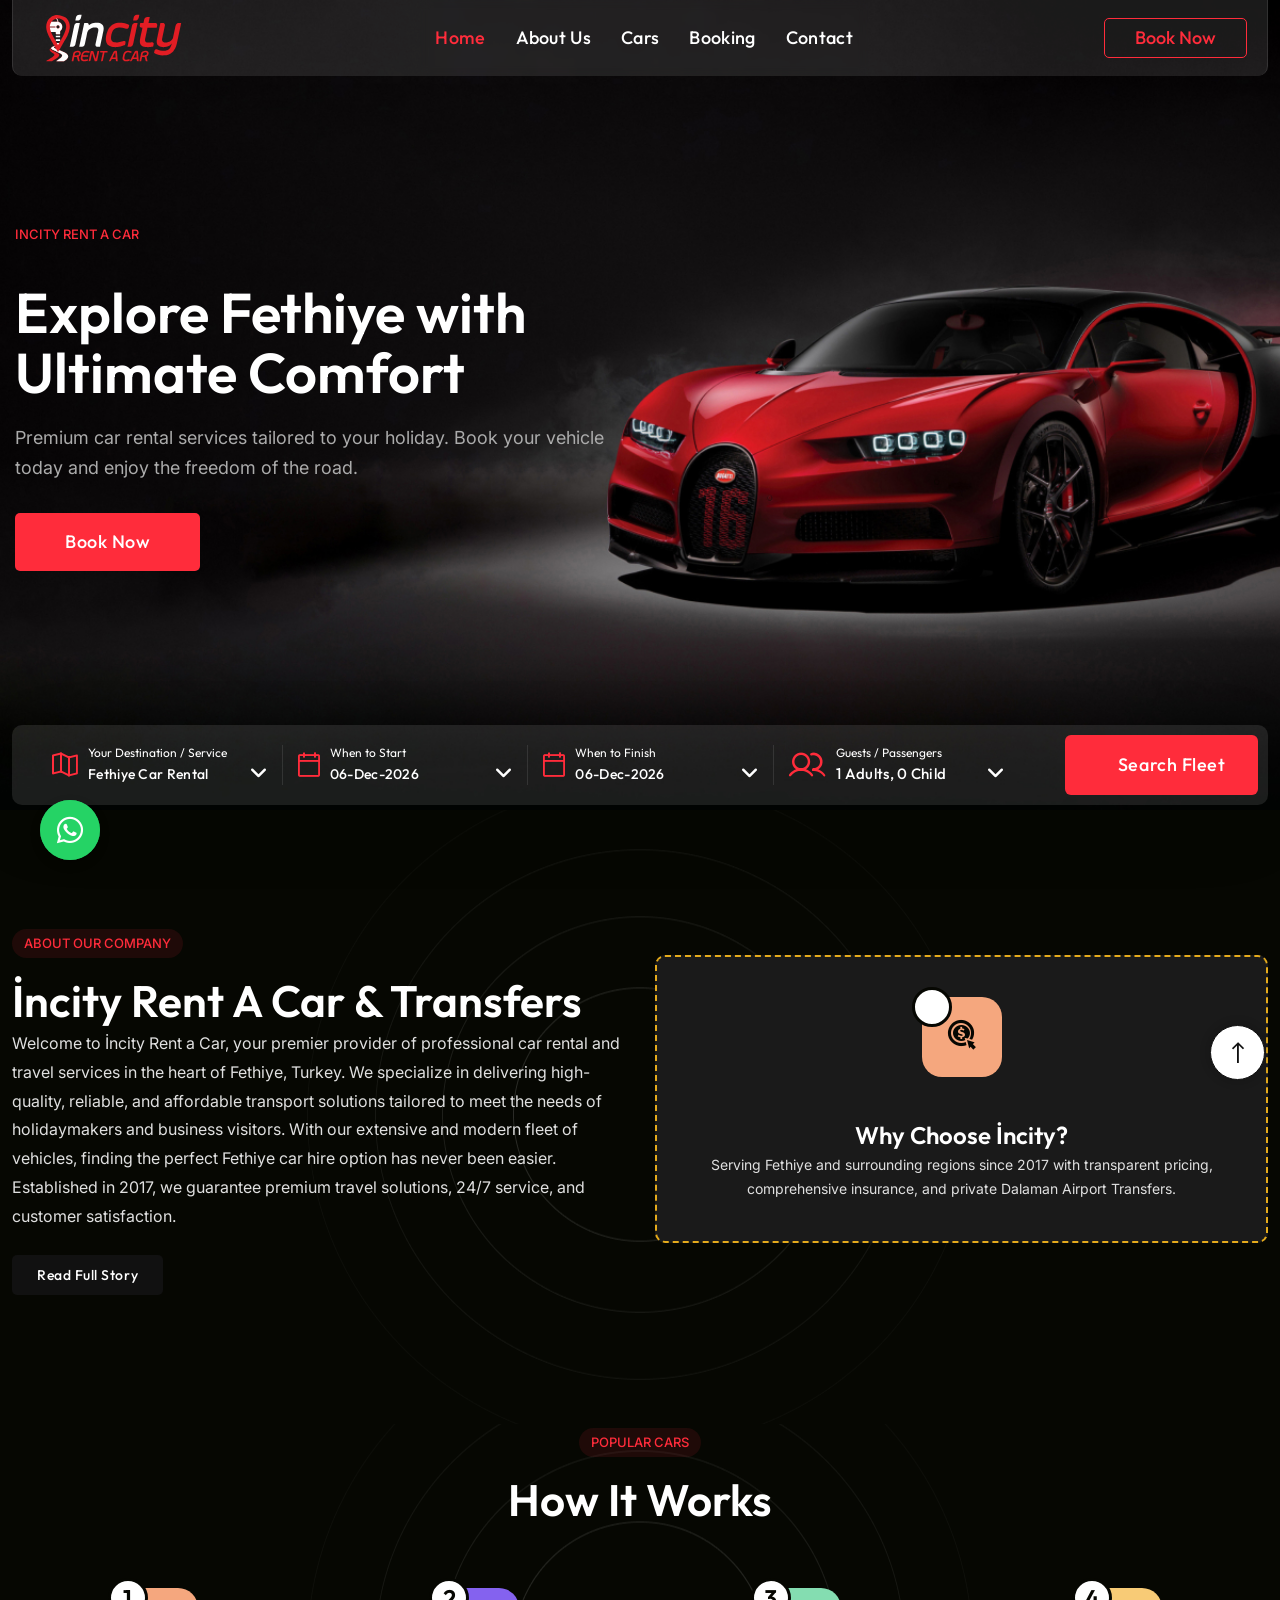
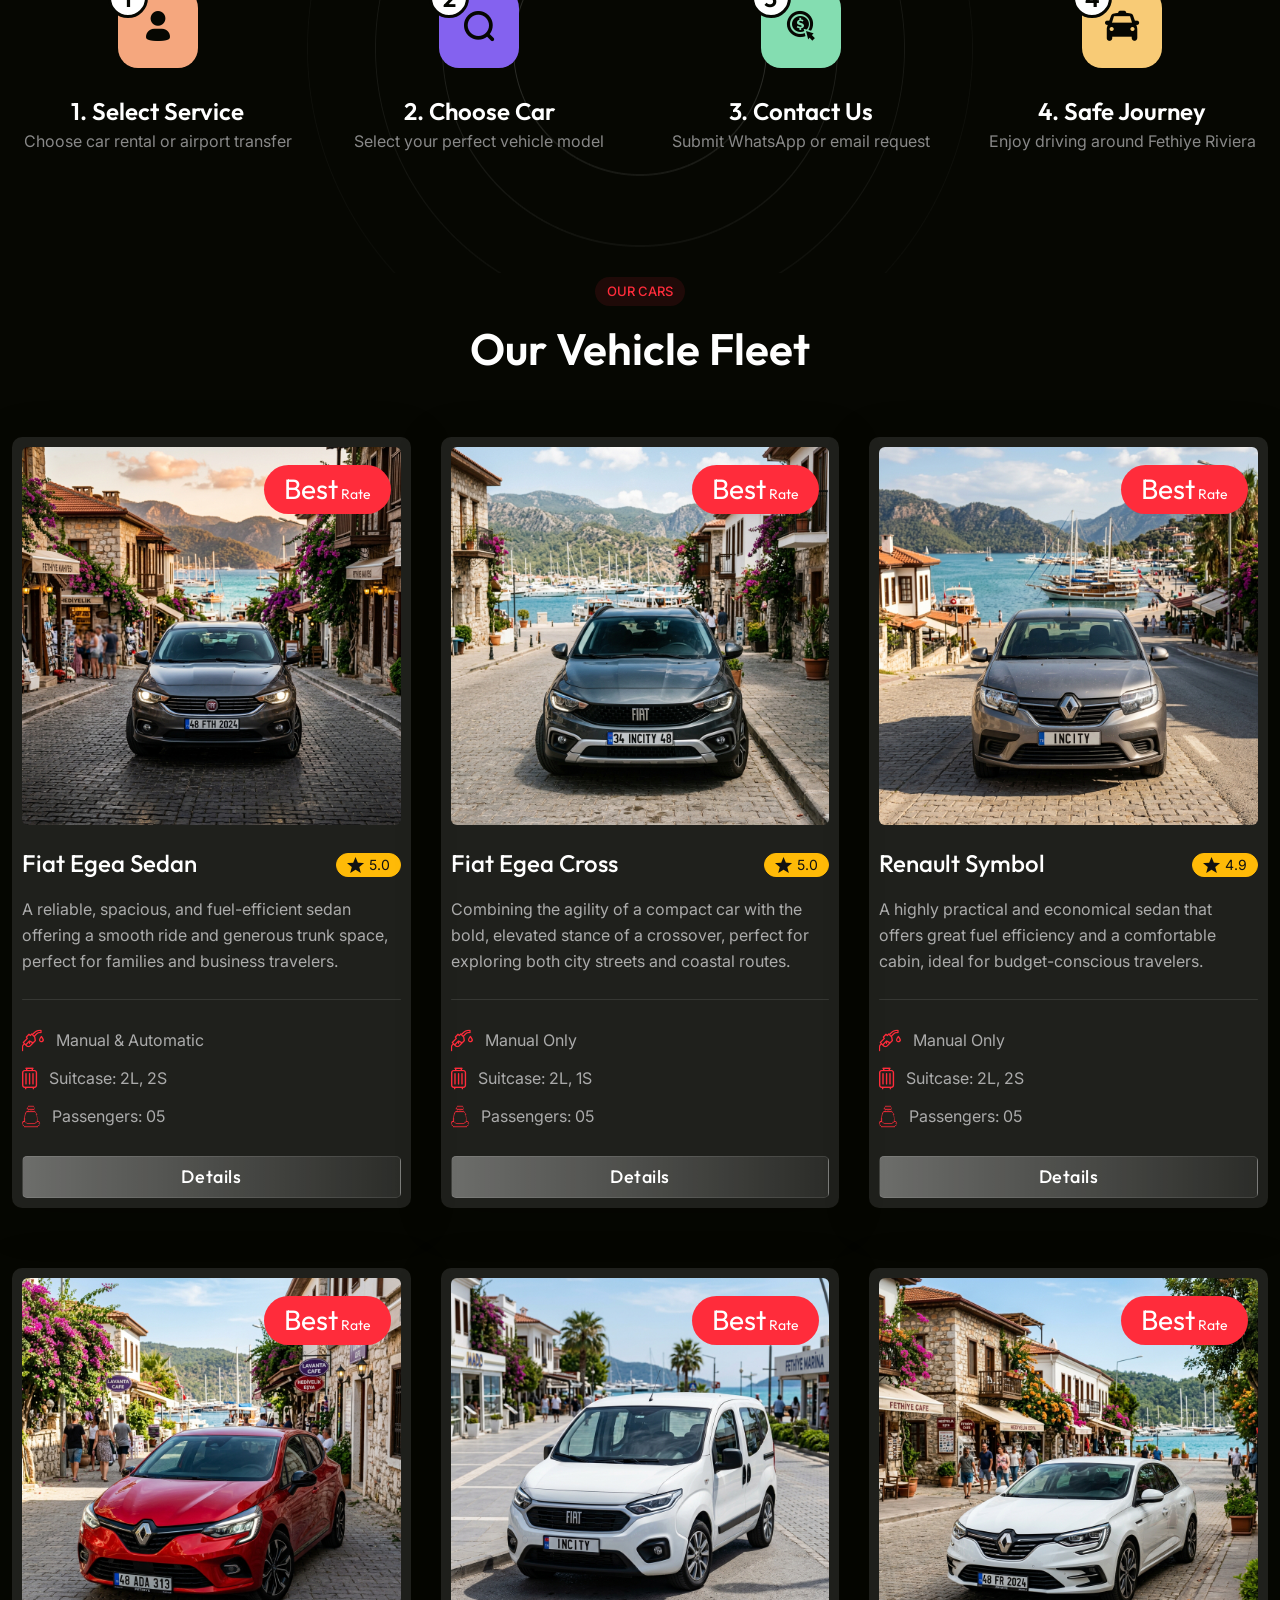
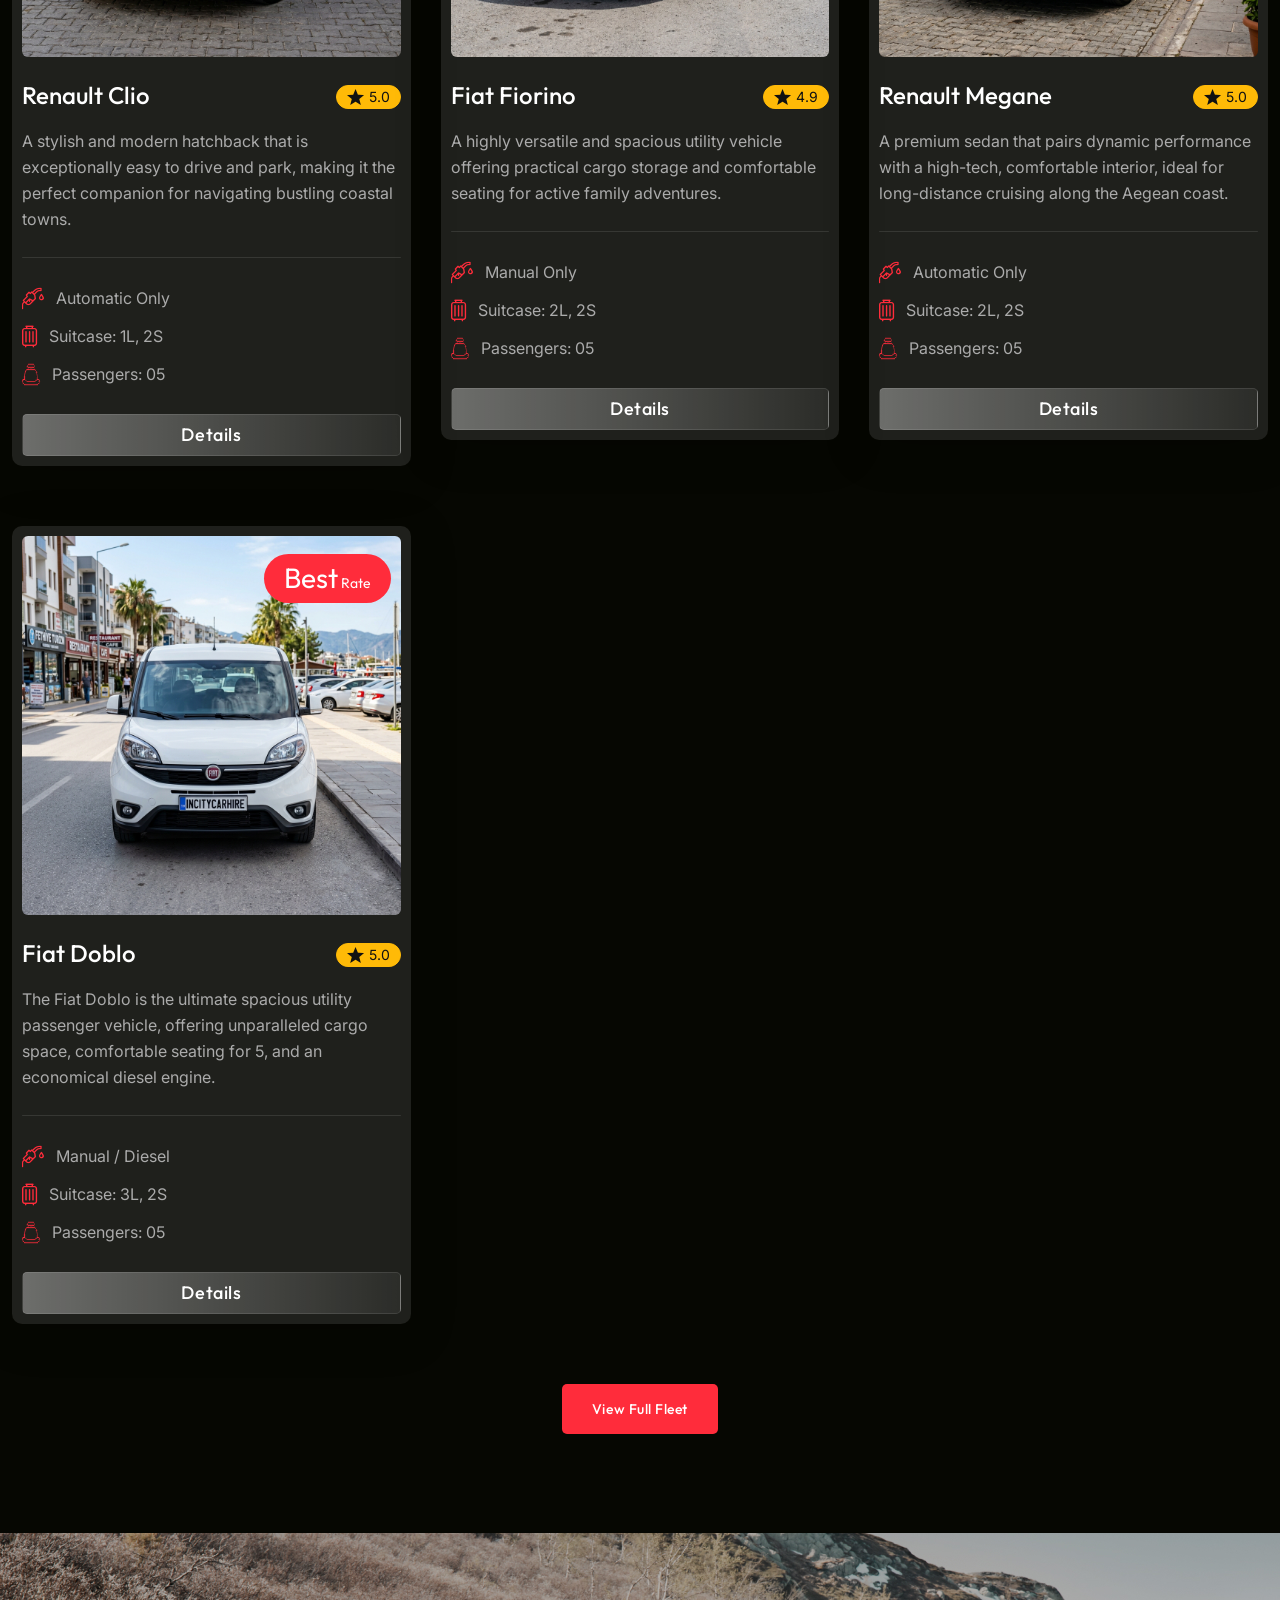
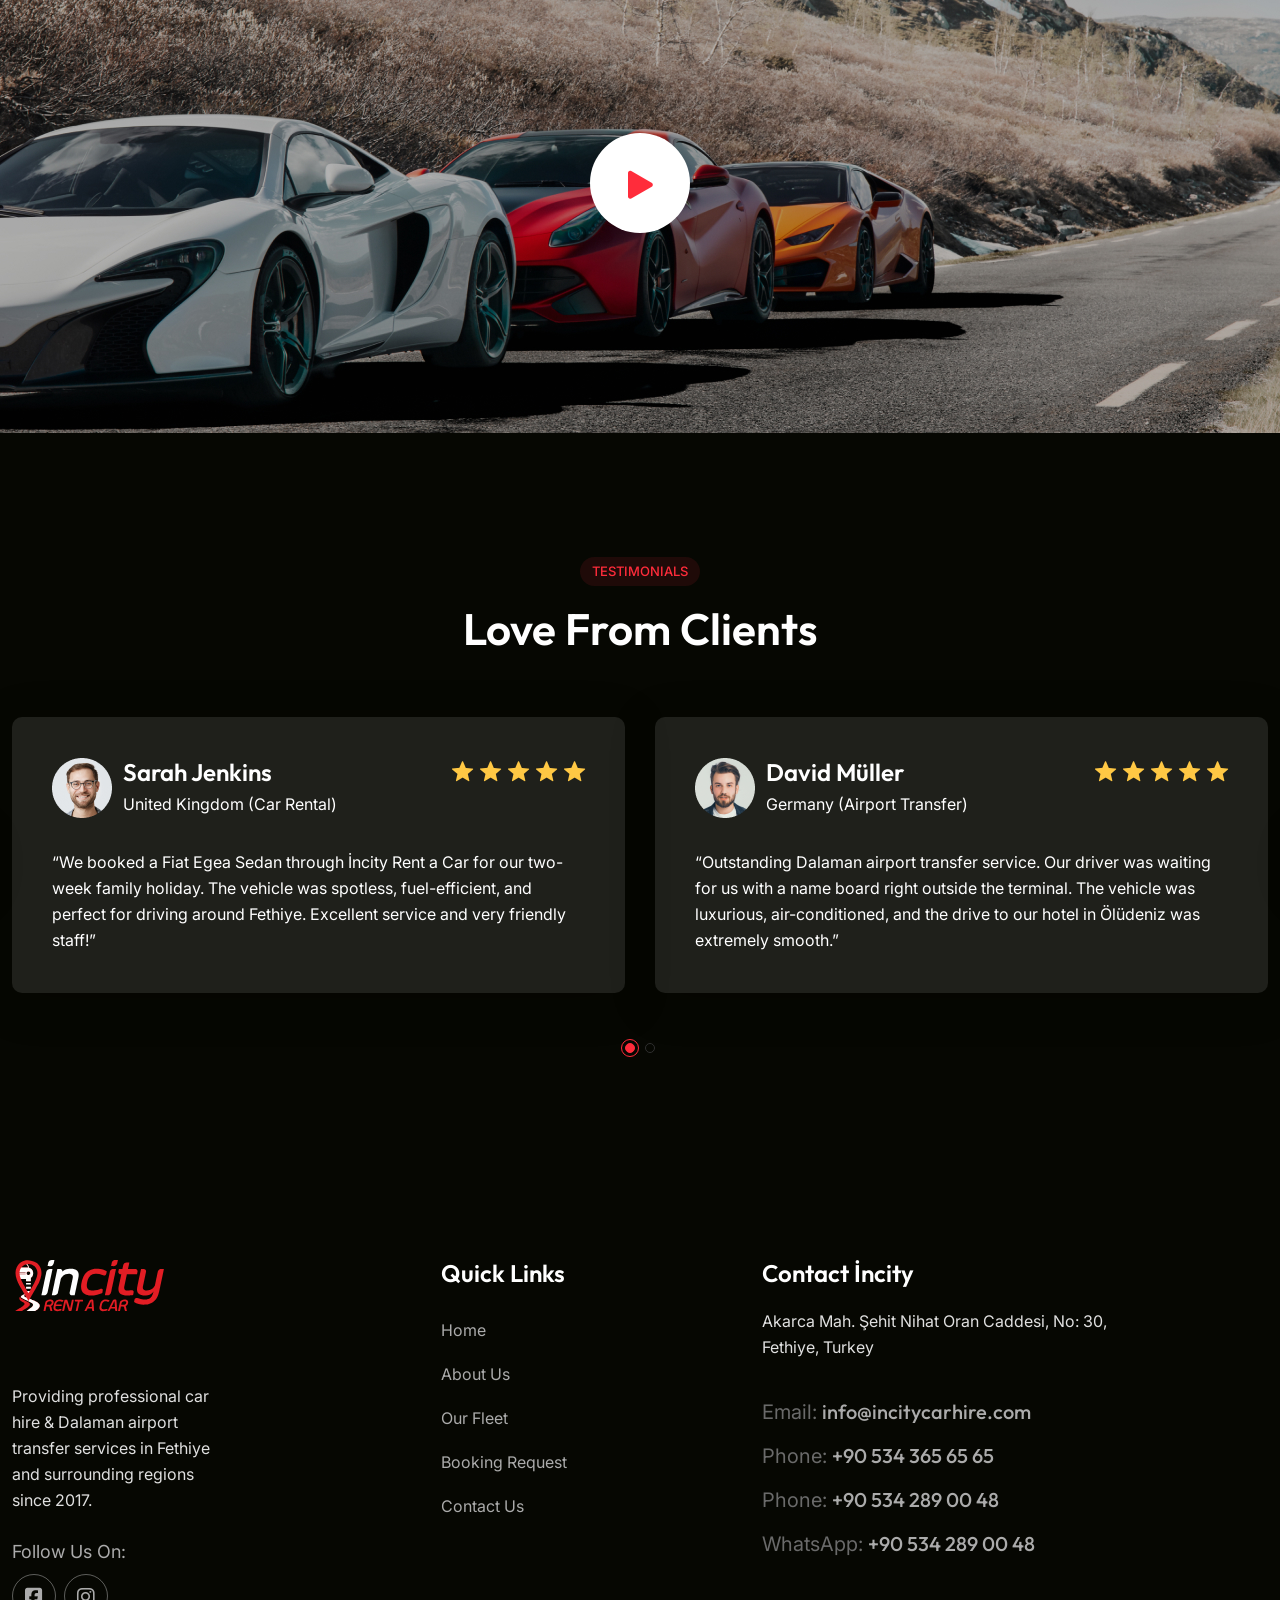
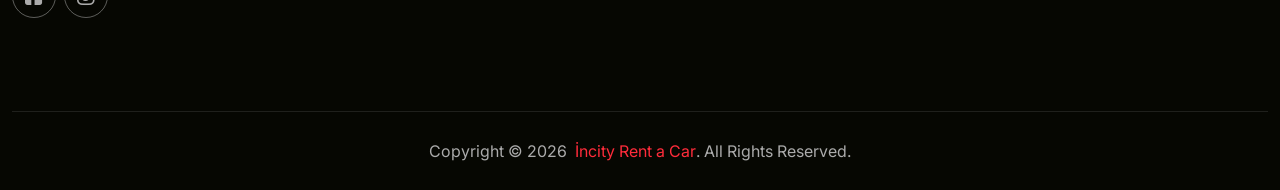
==== commit 9e8d9409: "mesaj form" ====
--- a/index.html
+++ b/index.html
@@ -146,8 +146,7 @@
                         <li>Akarca Mah. Şehit Nihat Oran Caddesi, No: 30, Fethiye</li>
                         <li><a href="tel:+905343656565">+90 534 365 65 65 (Call)</a></li>
                         <li><a href="tel:+905342890048">+90 534 289 00 48 (Call)</a></li>
-                        <li><a href="https://wa.me/905343656565" target="_blank">+90 534 365 65 65 (WhatsApp)</a></li>
-                        <li><a href="https://wa.me/905342890048" target="_blank">+90 534 289 00 48 (WhatsApp)</a></li>
+                            <li><a href="https://wa.me/905342890048" target="_blank">+90 534 289 00 48 (WhatsApp)</a></li>
                         <li><a href="mailto:info@incitycarhire.com">info@incitycarhire.com</a></li>
                     </ul>
                 </div>
@@ -771,7 +770,6 @@
                                 <li>Email: <a href="mailto:info@incitycarhire.com">info@incitycarhire.com</a></li>
                                 <li>Phone: <a href="tel:+905343656565">+90 534 365 65 65</a></li>
                                 <li>Phone: <a href="tel:+905342890048">+90 534 289 00 48</a></li>
-                                <li>WhatsApp: <a href="https://wa.me/905343656565" target="_blank">+90 534 365 65 65</a></li>
                                 <li>WhatsApp: <a href="https://wa.me/905342890048" target="_blank">+90 534 289 00 48</a></li>
                             </ul>
                         </div>
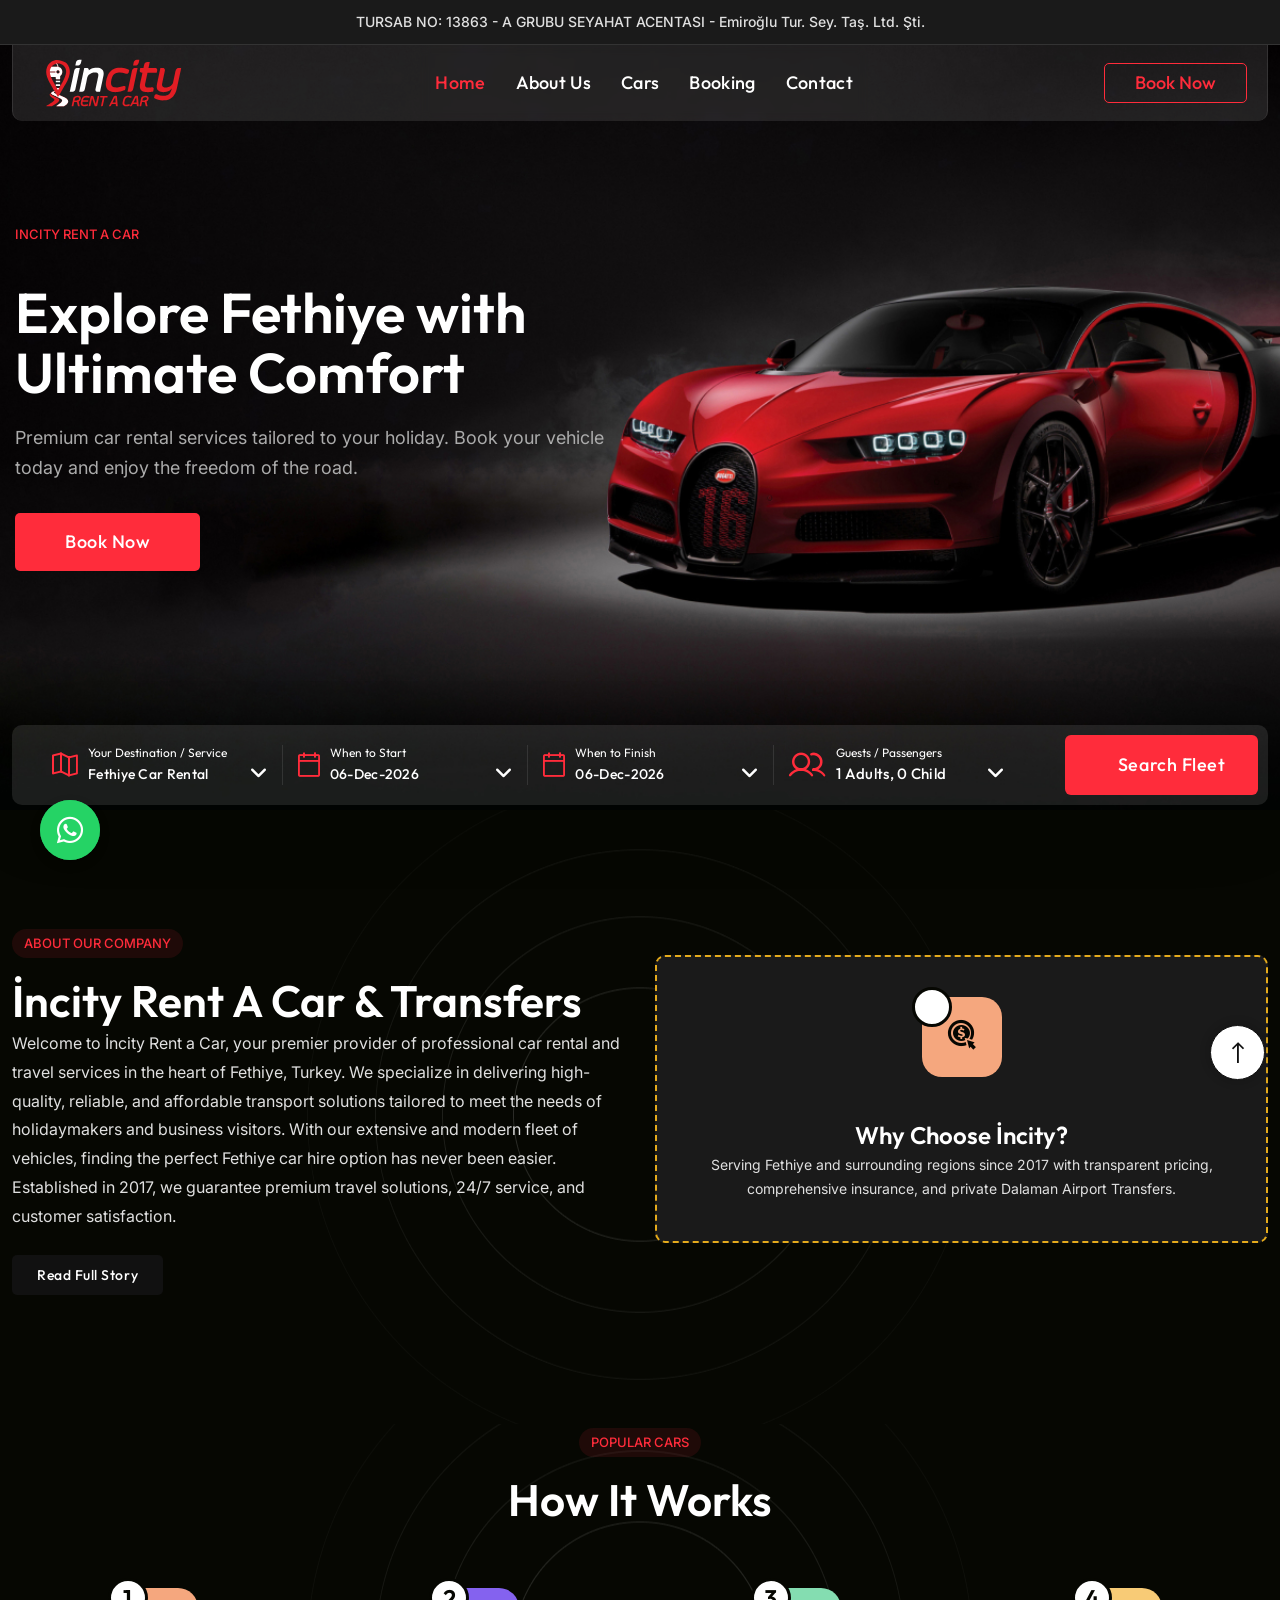
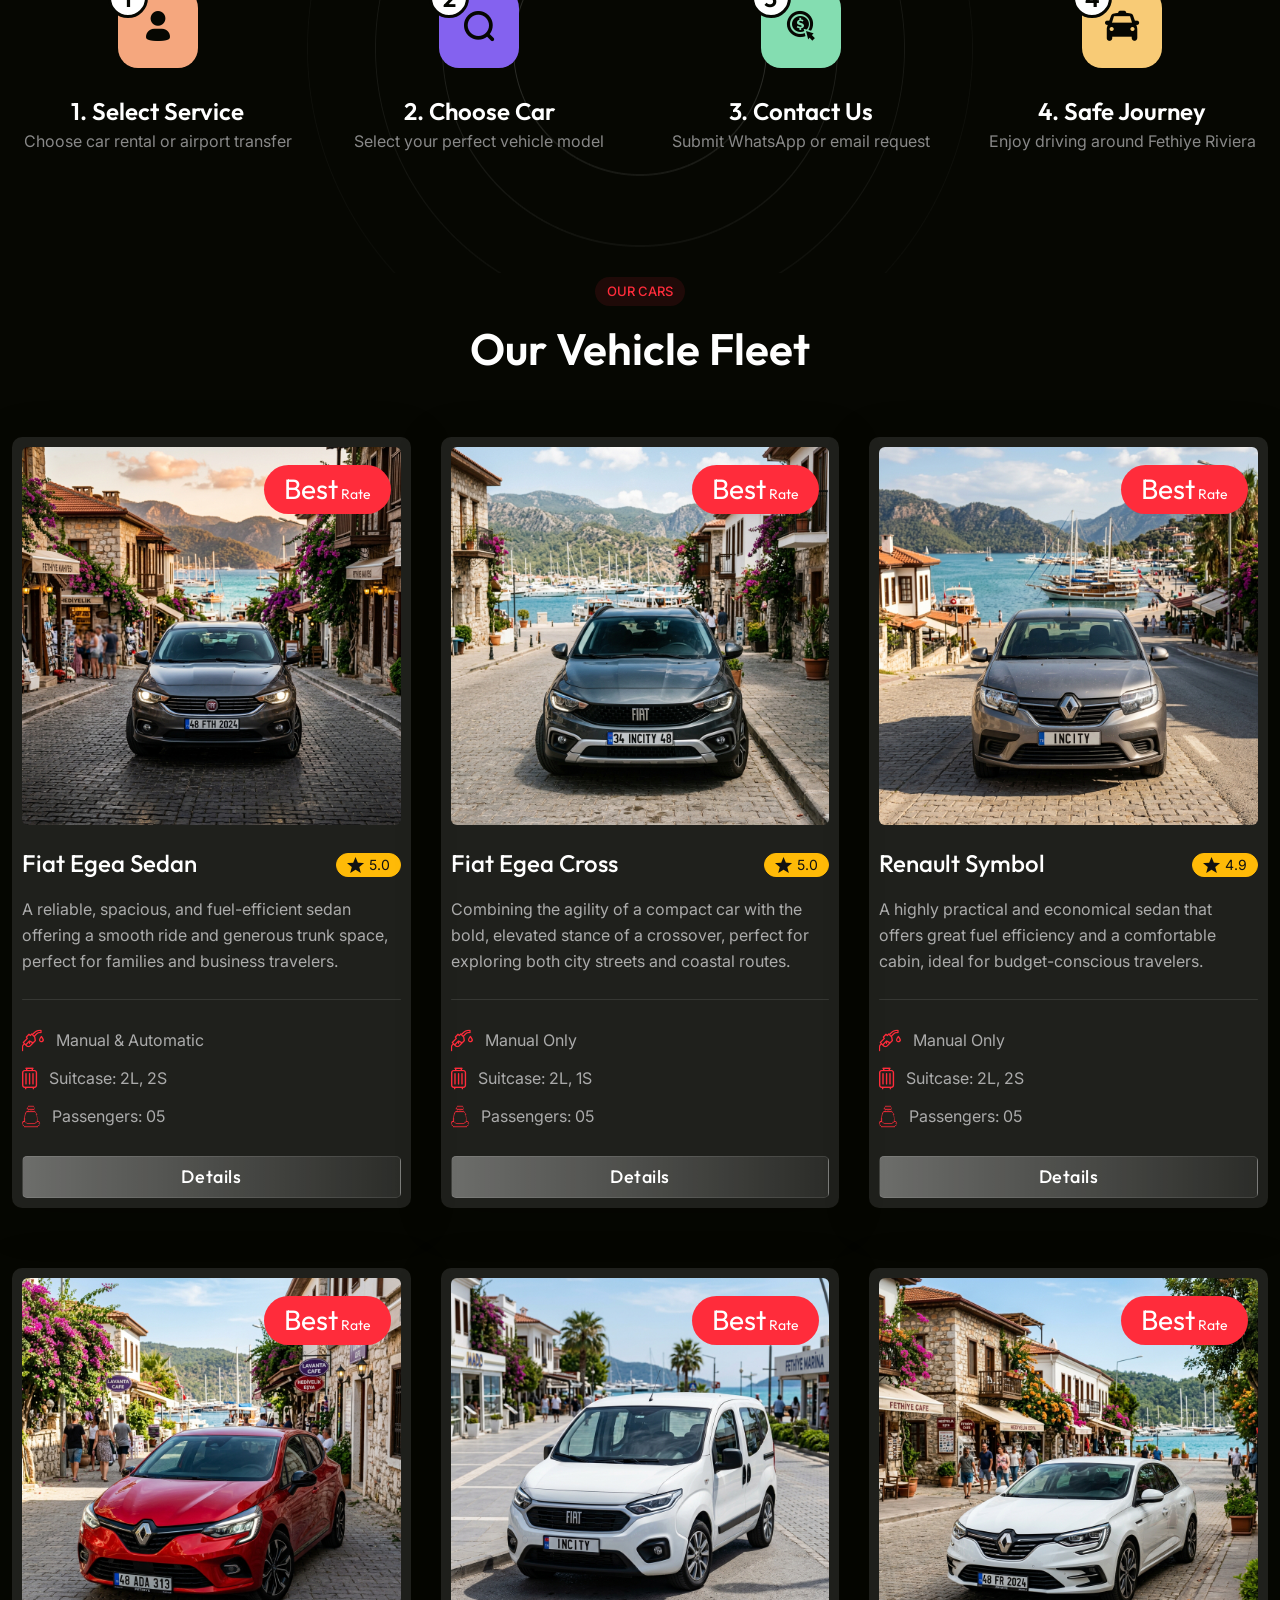
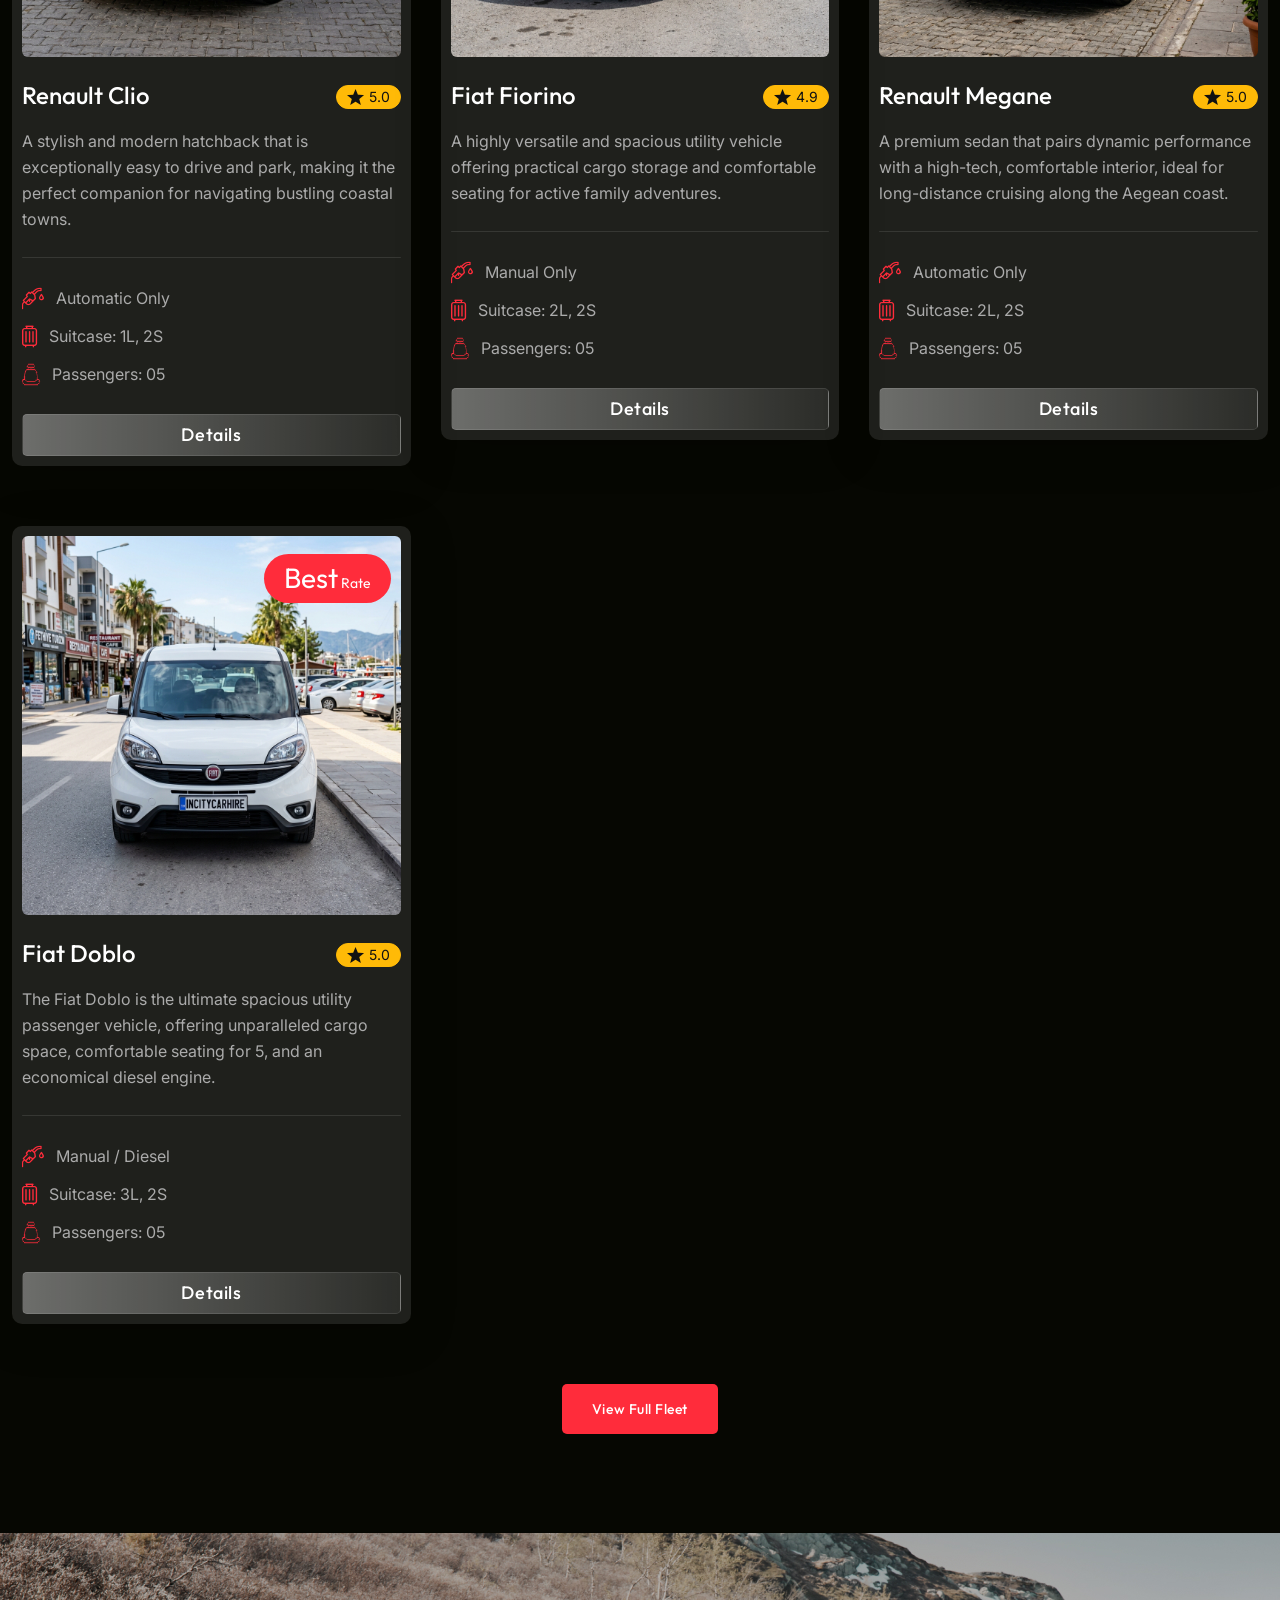
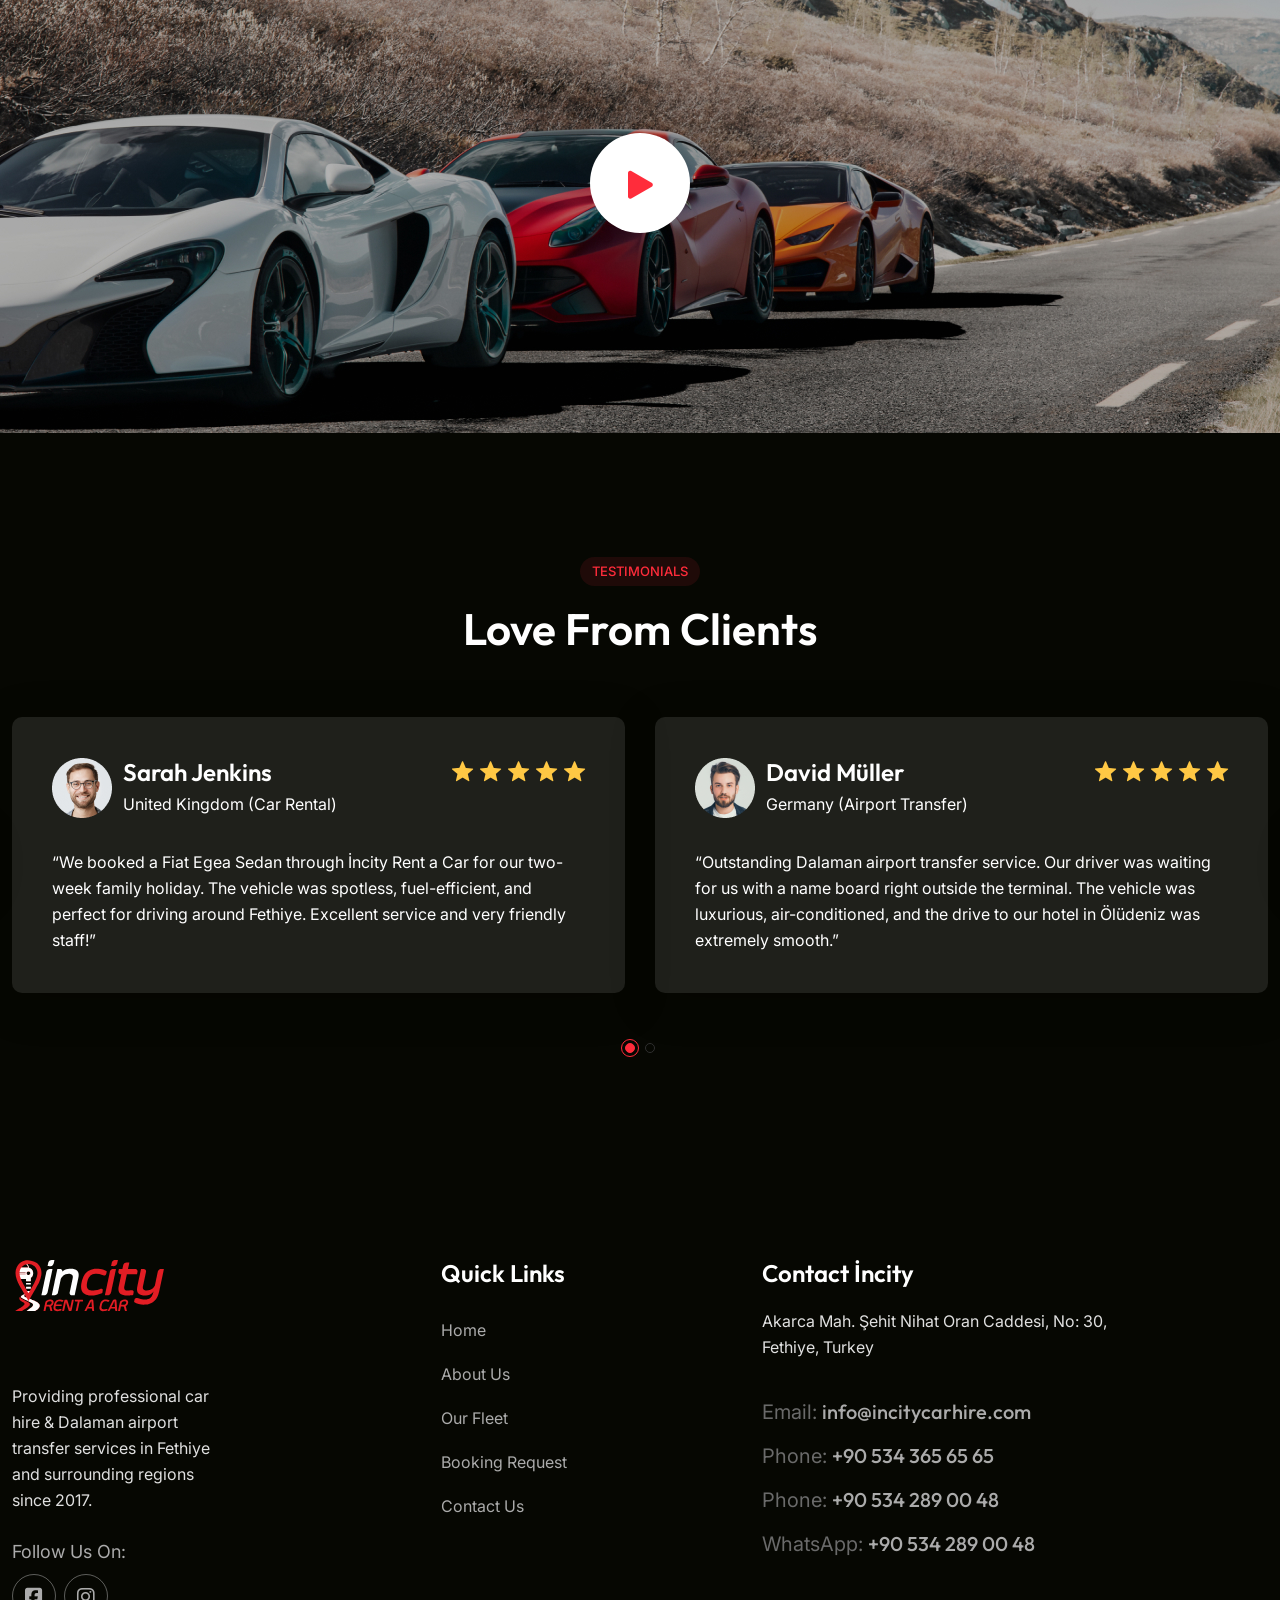
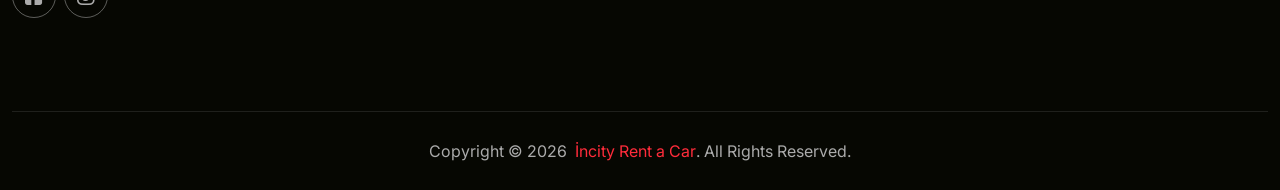
==== commit bfbc8388: "tursab doğrulama metni header" ====
--- a/index.html
+++ b/index.html
@@ -60,6 +60,14 @@
 
     <!-- Main Header -->
     <header class="header dark-header">
+        <!-- Top Bar -->
+        <div class="top-bar" style="background-color: #1a1a1a; padding: 10px 0; border-bottom: 1px solid #333; text-align: center;">
+            <div class="container">
+                <p style="margin: 0; color: #e0e0e0; font-size: 14px; font-weight: 500;">
+                    TURSAB NO: 13863 - A GRUBU SEYAHAT ACENTASI - Emiroğlu Tur. Sey. Taş. Ltd. Şti.
+                </p>
+            </div>
+        </div>
         <div class="main_header">
             <div class="container">
                 <div class="main_header_inner">
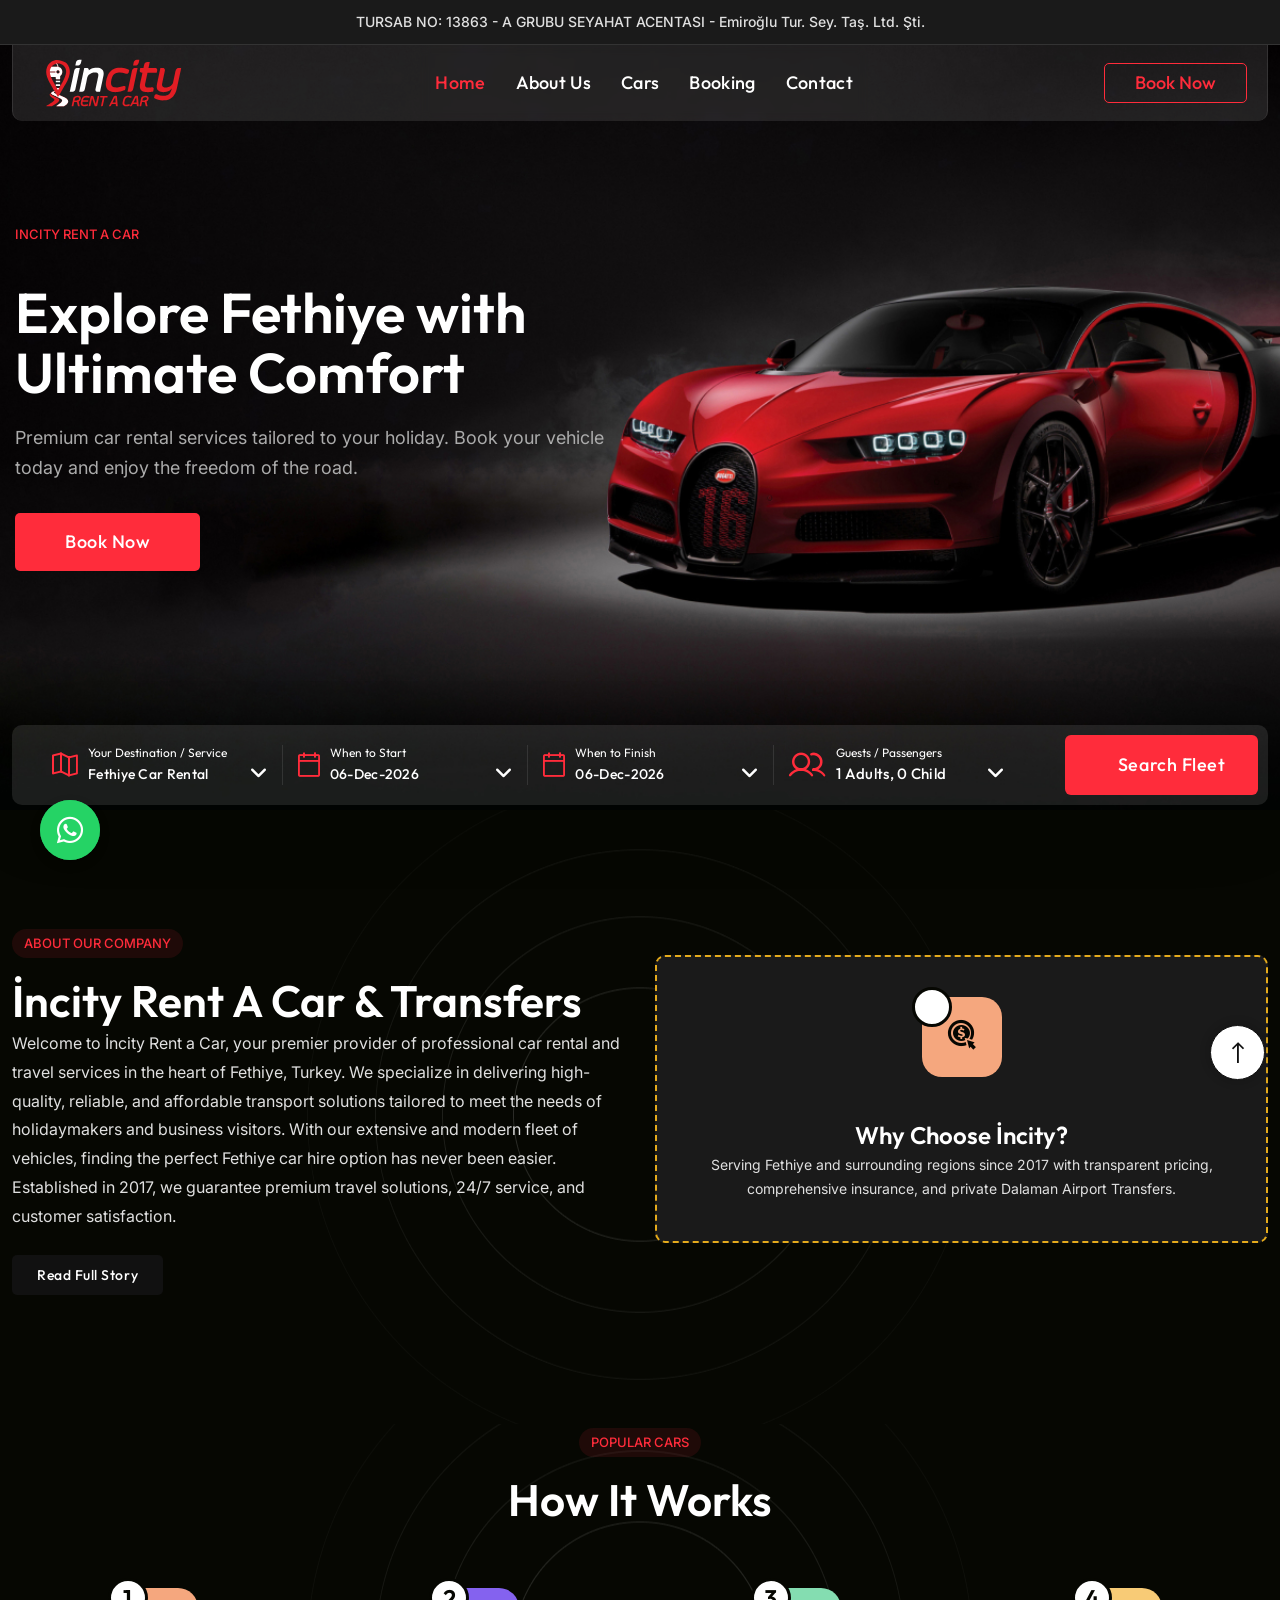
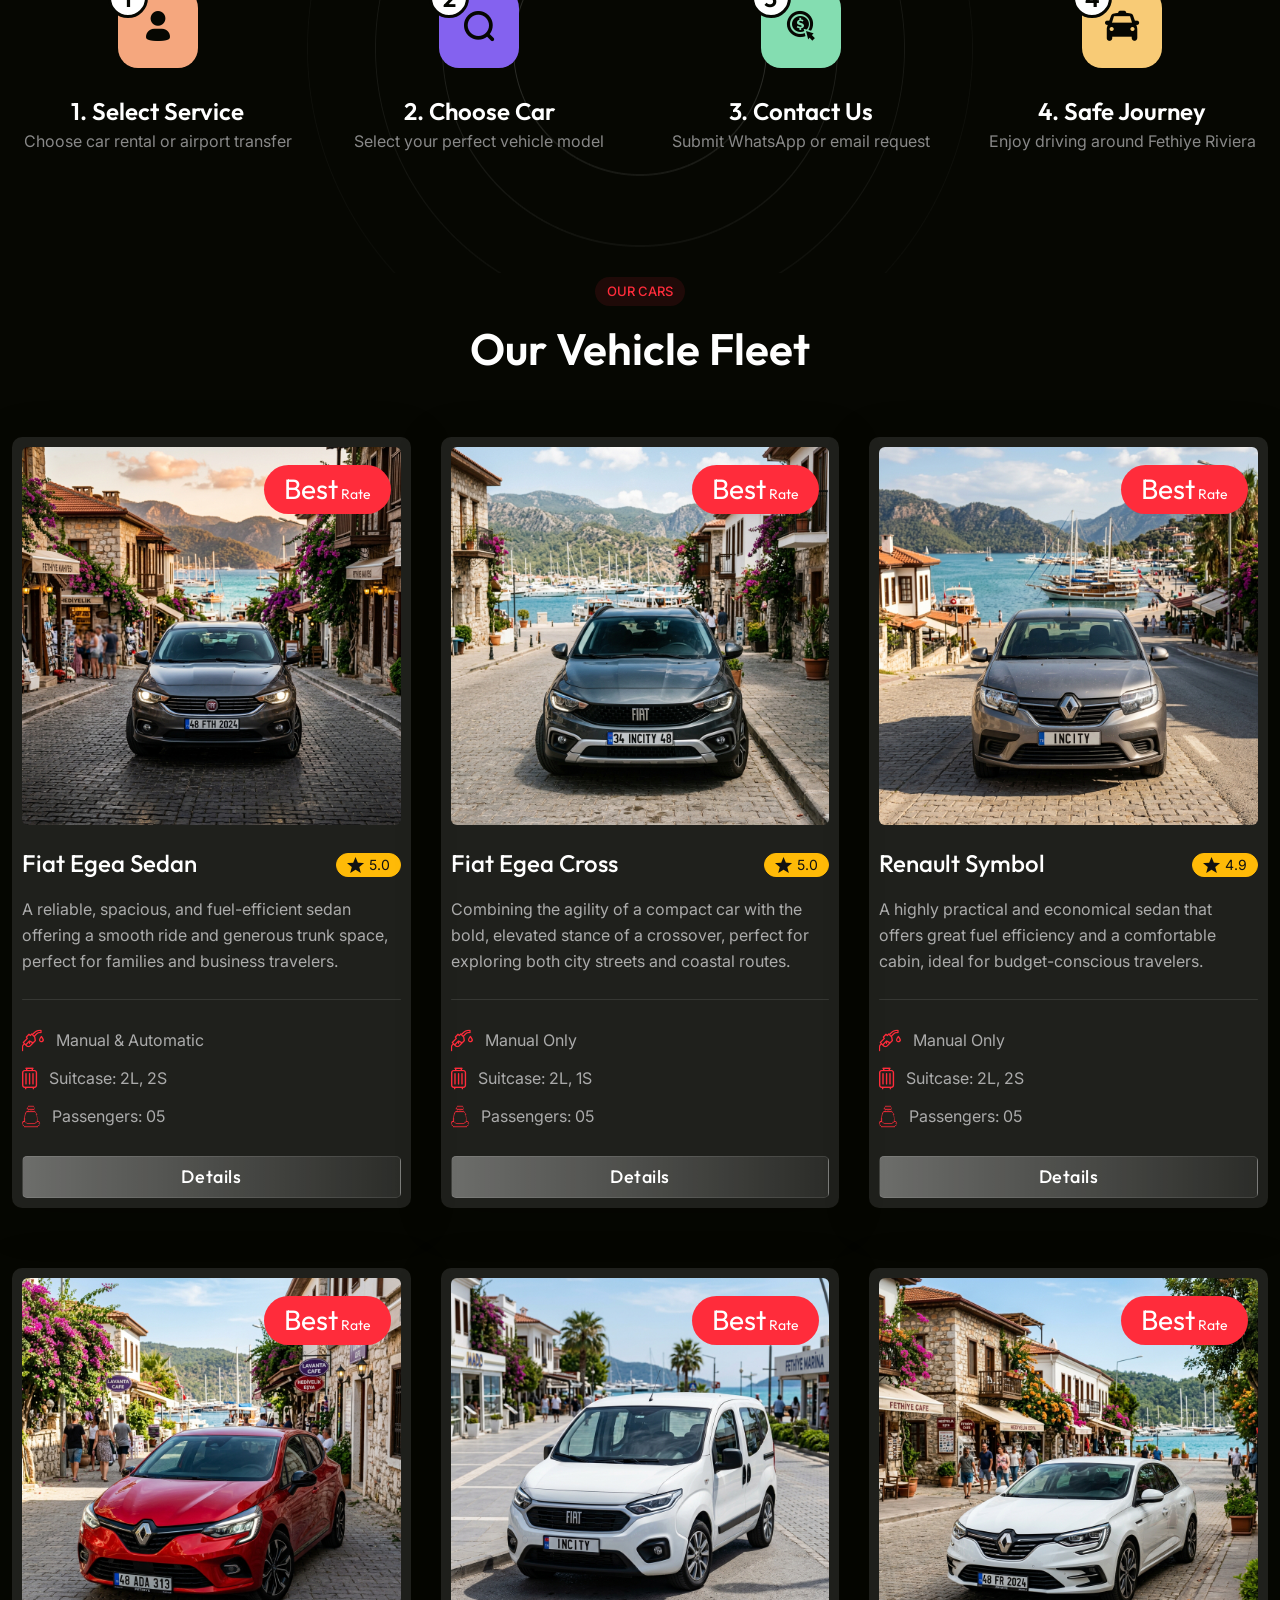
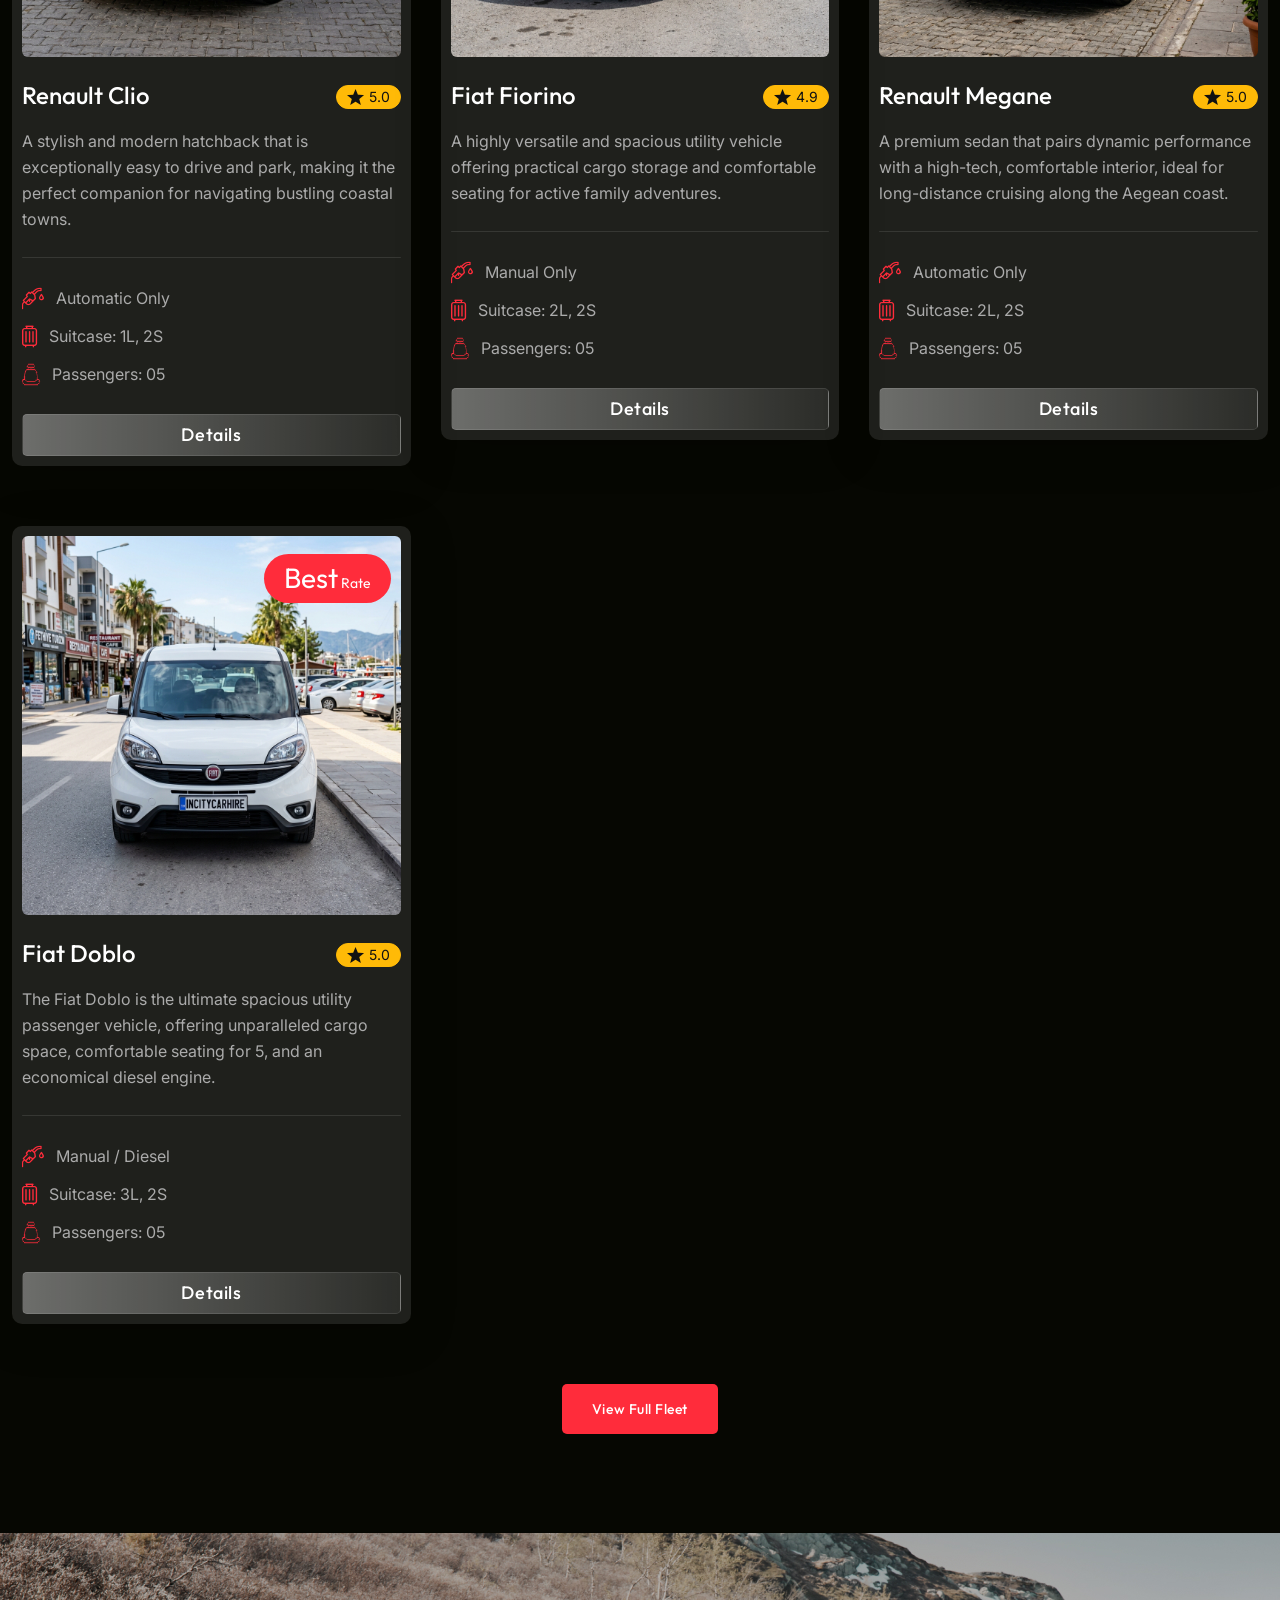
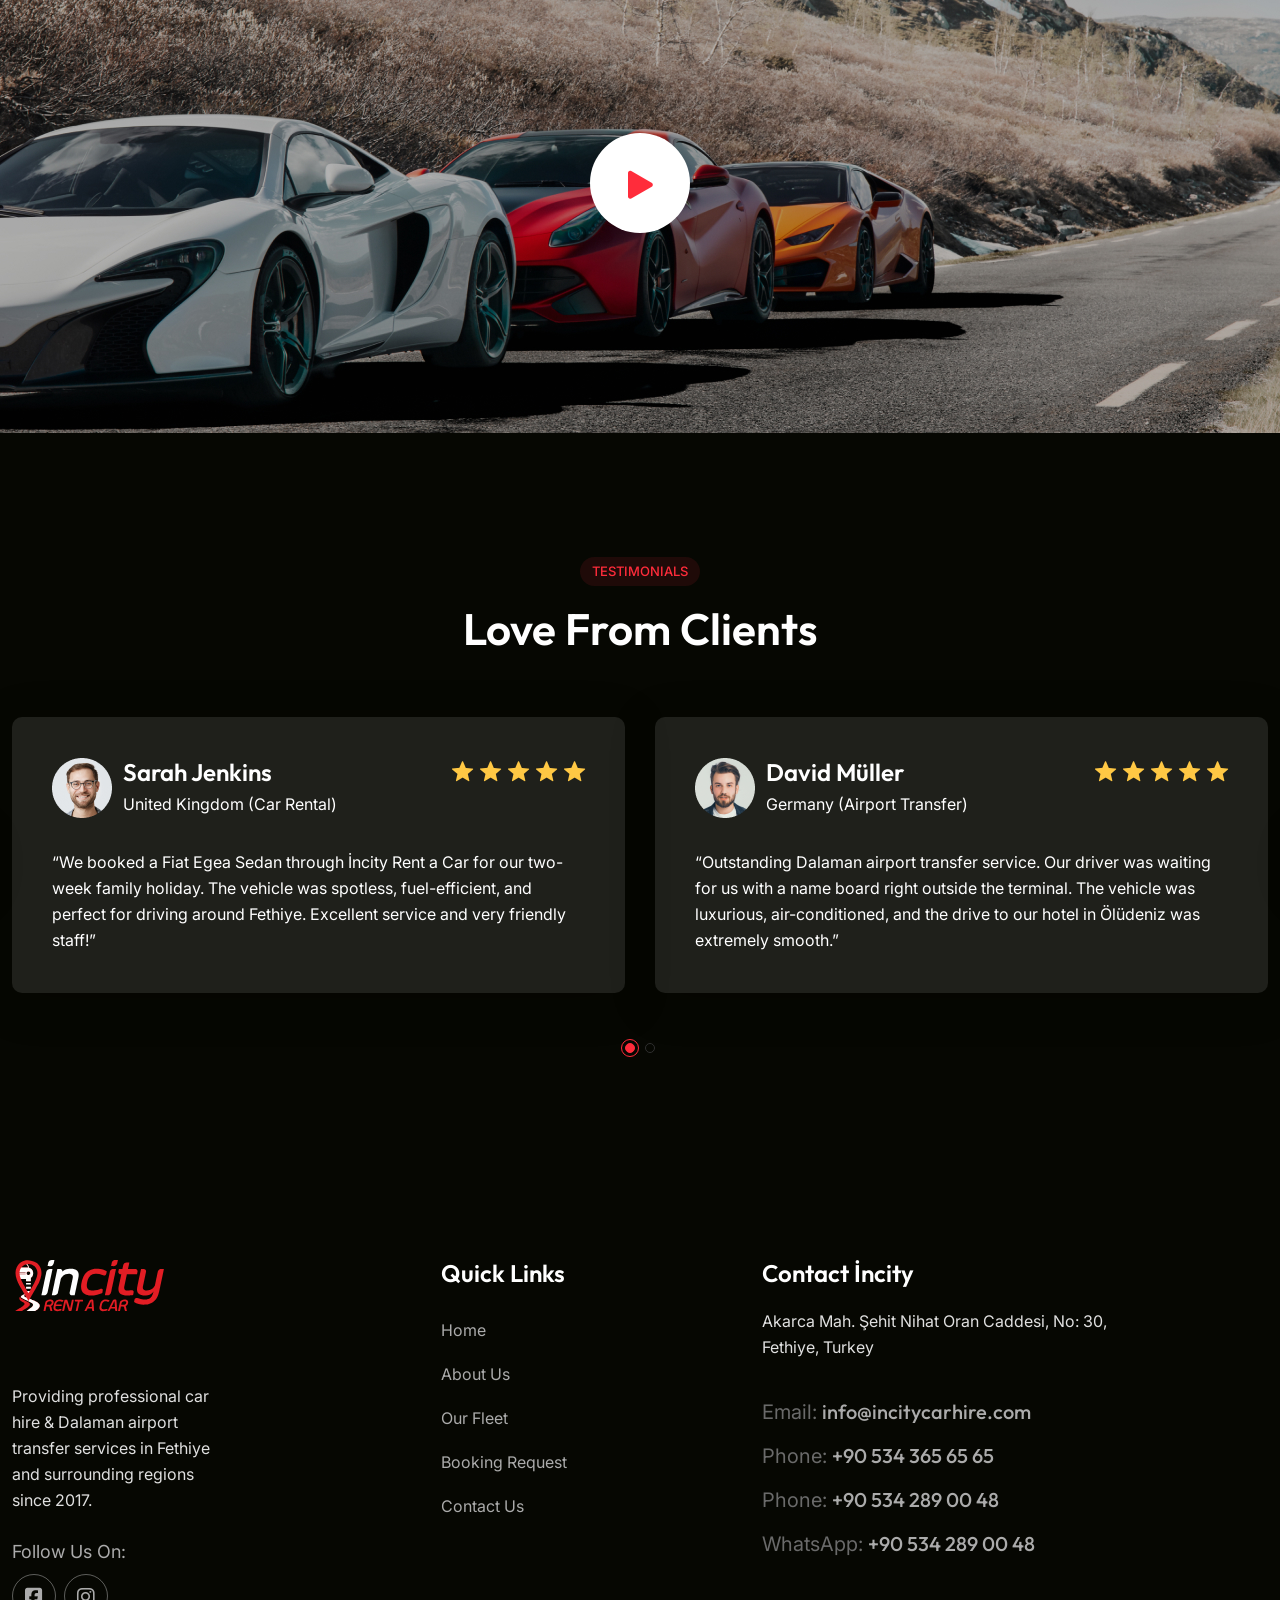
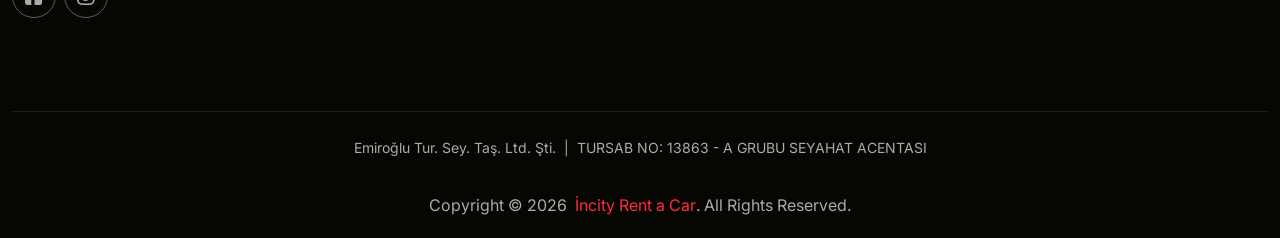
==== commit 89306079: "tursab değişiklikleri" ====
--- a/index.html
+++ b/index.html
@@ -111,6 +111,14 @@
 
         <!-- Sticky Header-->
         <div class="sticky_header">
+            <!-- Top Bar inside Sticky Header -->
+            <div class="top-bar" style="background-color: #1a1a1a; padding: 10px 0; border-bottom: 1px solid #333; text-align: center;">
+                <div class="container">
+                    <p style="margin: 0; color: #e0e0e0; font-size: 14px; font-weight: 500;">
+                        TURSAB NO: 13863 - A GRUBU SEYAHAT ACENTASI - Emiroğlu Tur. Sey. Taş. Ltd. Şti.
+                    </p>
+                </div>
+            </div>
             <div class="container">
                 <div class="main_header_inner">
                     <div class="main_header_logo">
@@ -784,7 +792,10 @@
                     </div>
                 </div>
             </div>
-            <div class="footer-bottom-outer">
+            <div class="footer-bottom-outer" style="flex-direction: column; padding: 20px 0px;">
+                <div class="footer-agency-info" style="color: #ABABAB; font-size: 14px; margin-bottom: 8px; text-align: center;">
+                    Emiroğlu Tur. Sey. Taş. Ltd. Şti. &nbsp;|&nbsp; TURSAB NO: 13863 - A GRUBU SEYAHAT ACENTASI
+                </div>
                 <div class="copyright">Copyright &copy; 2026 &nbsp;<a href="index.html">İncity Rent a Car</a>. All
                     Rights Reserved.</div>
             </div>
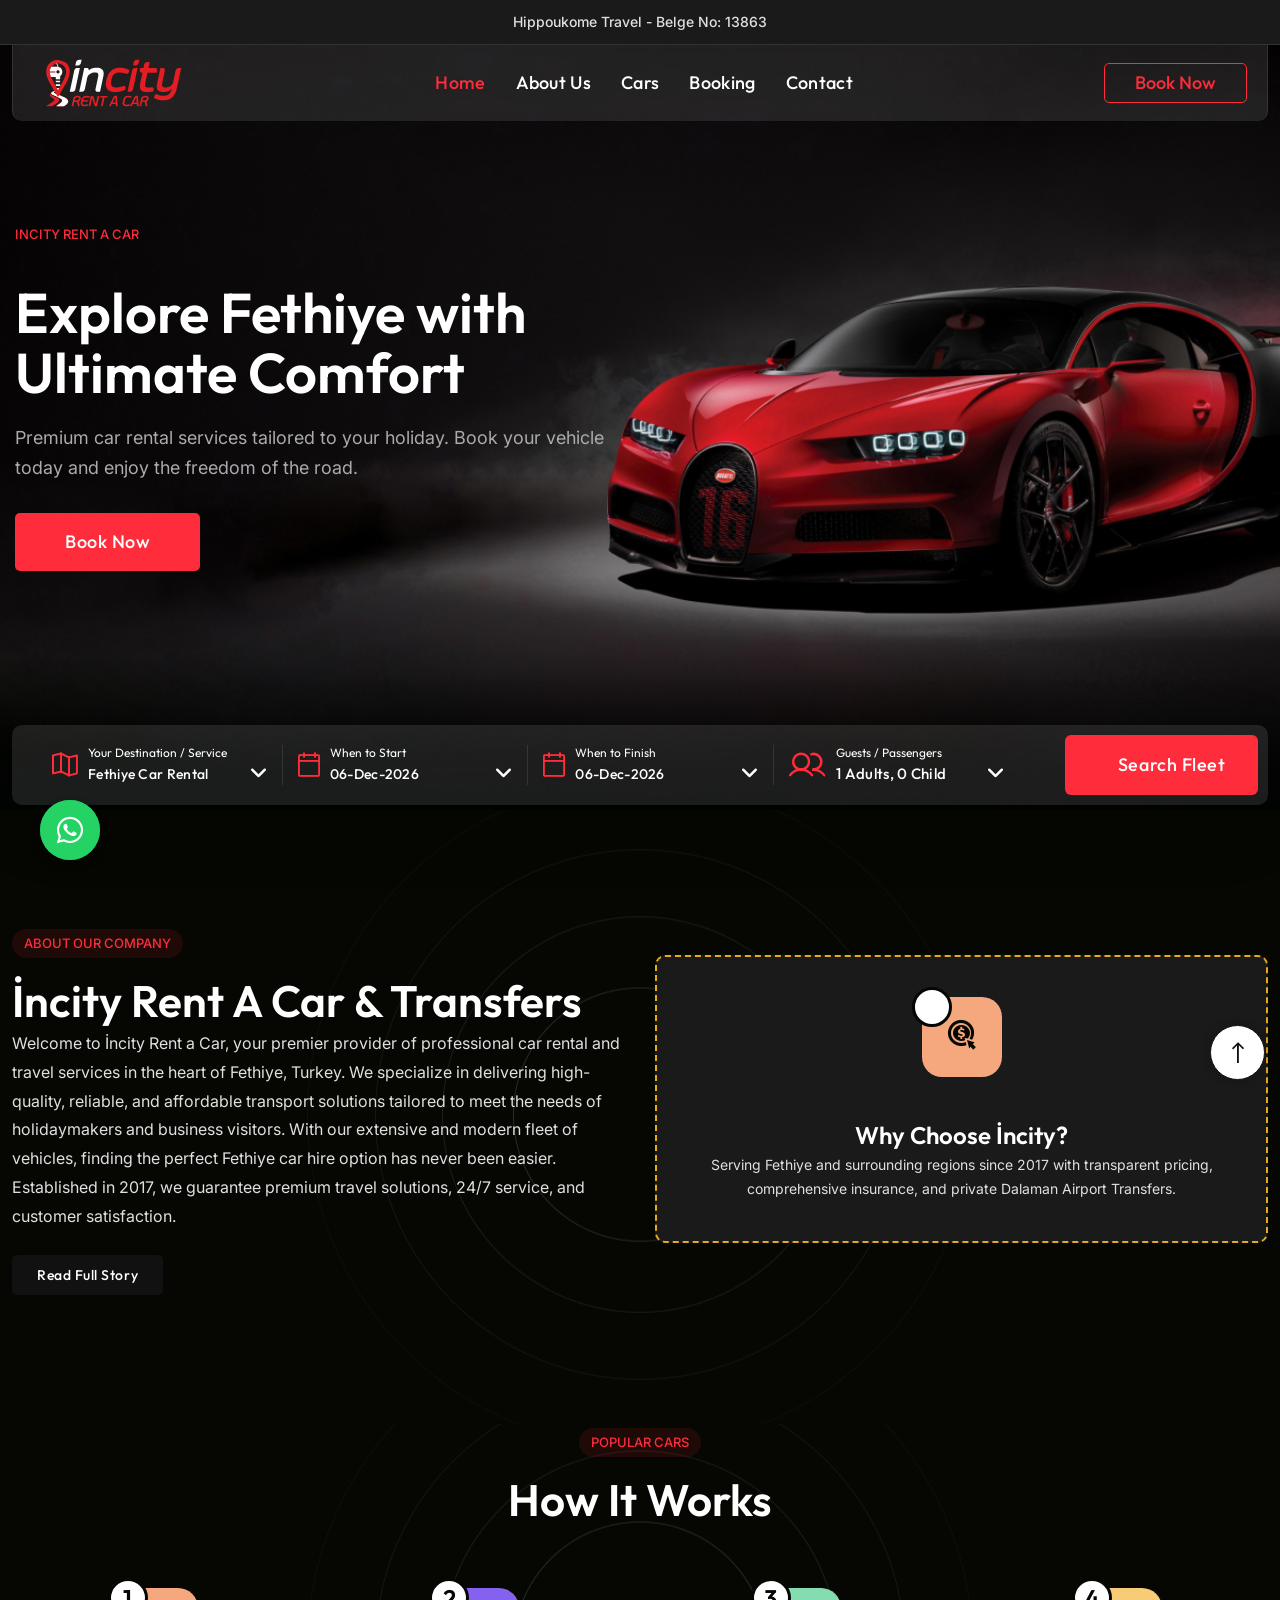
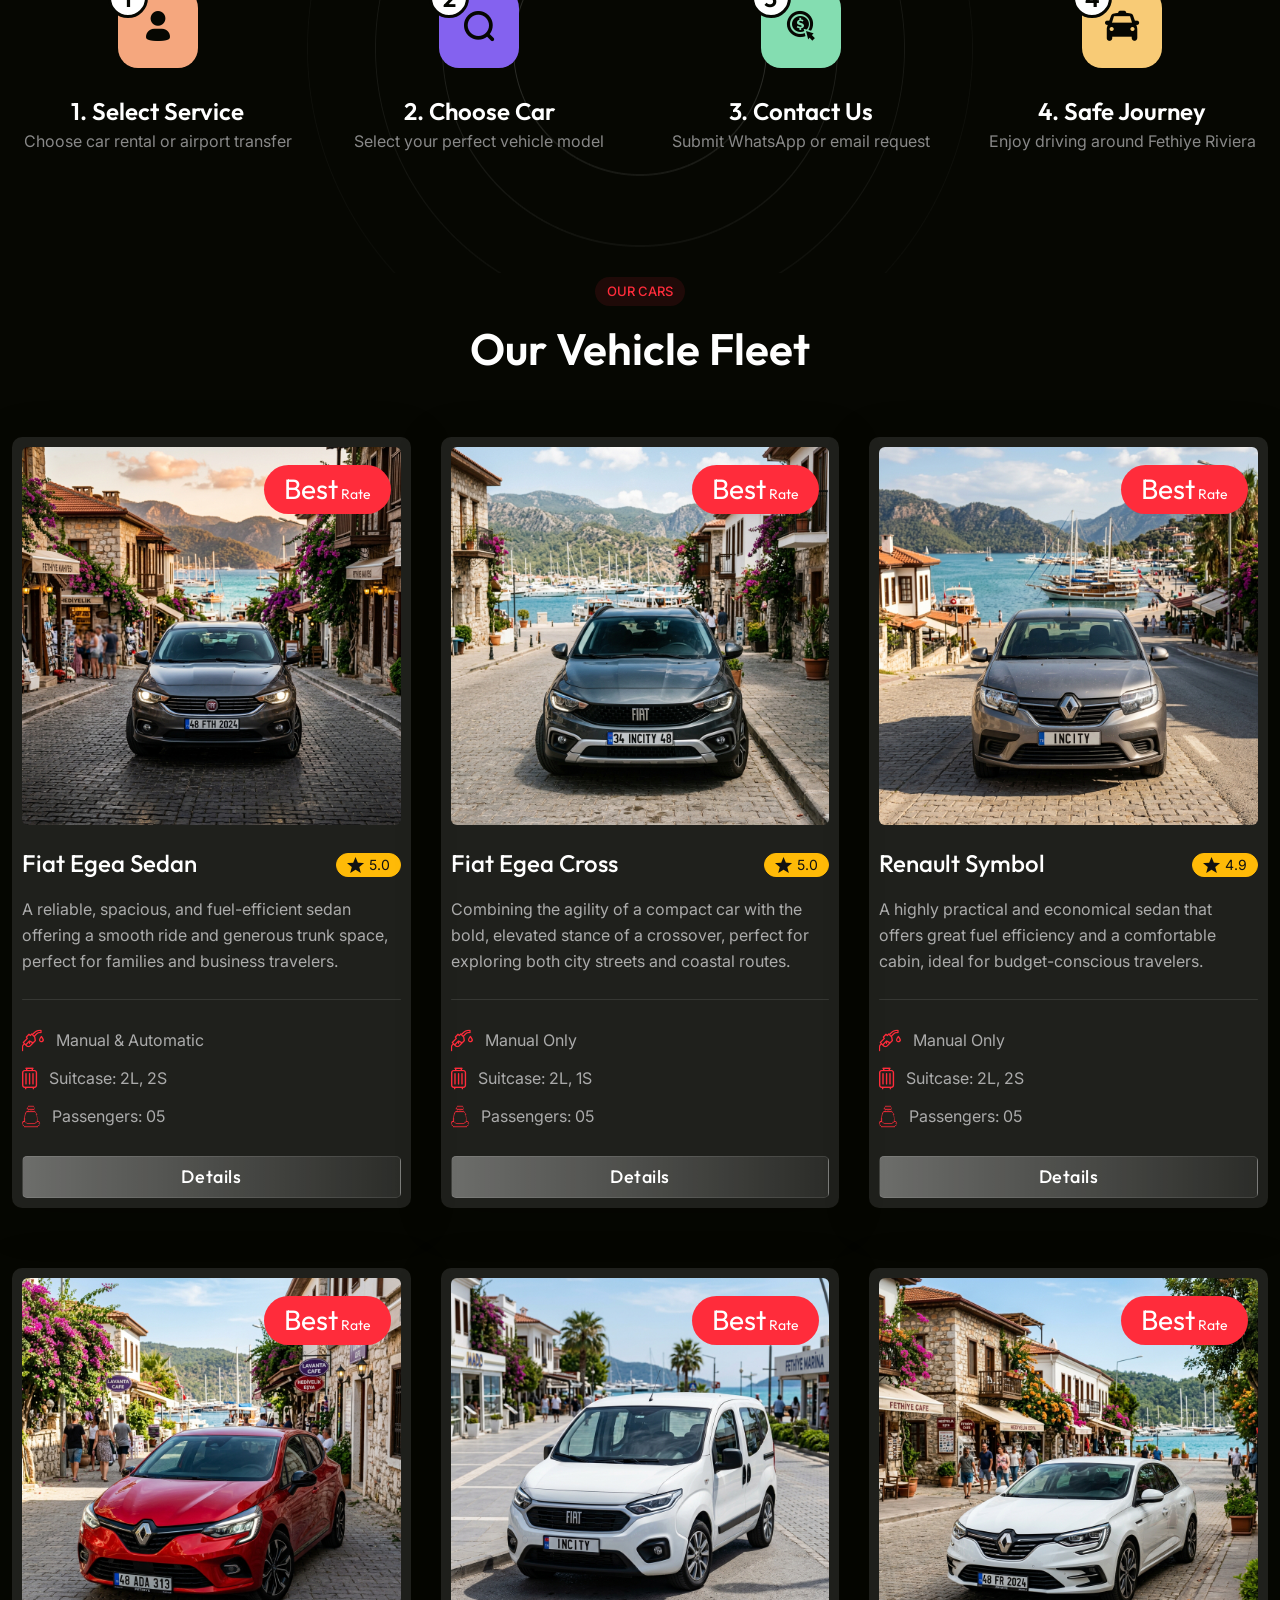
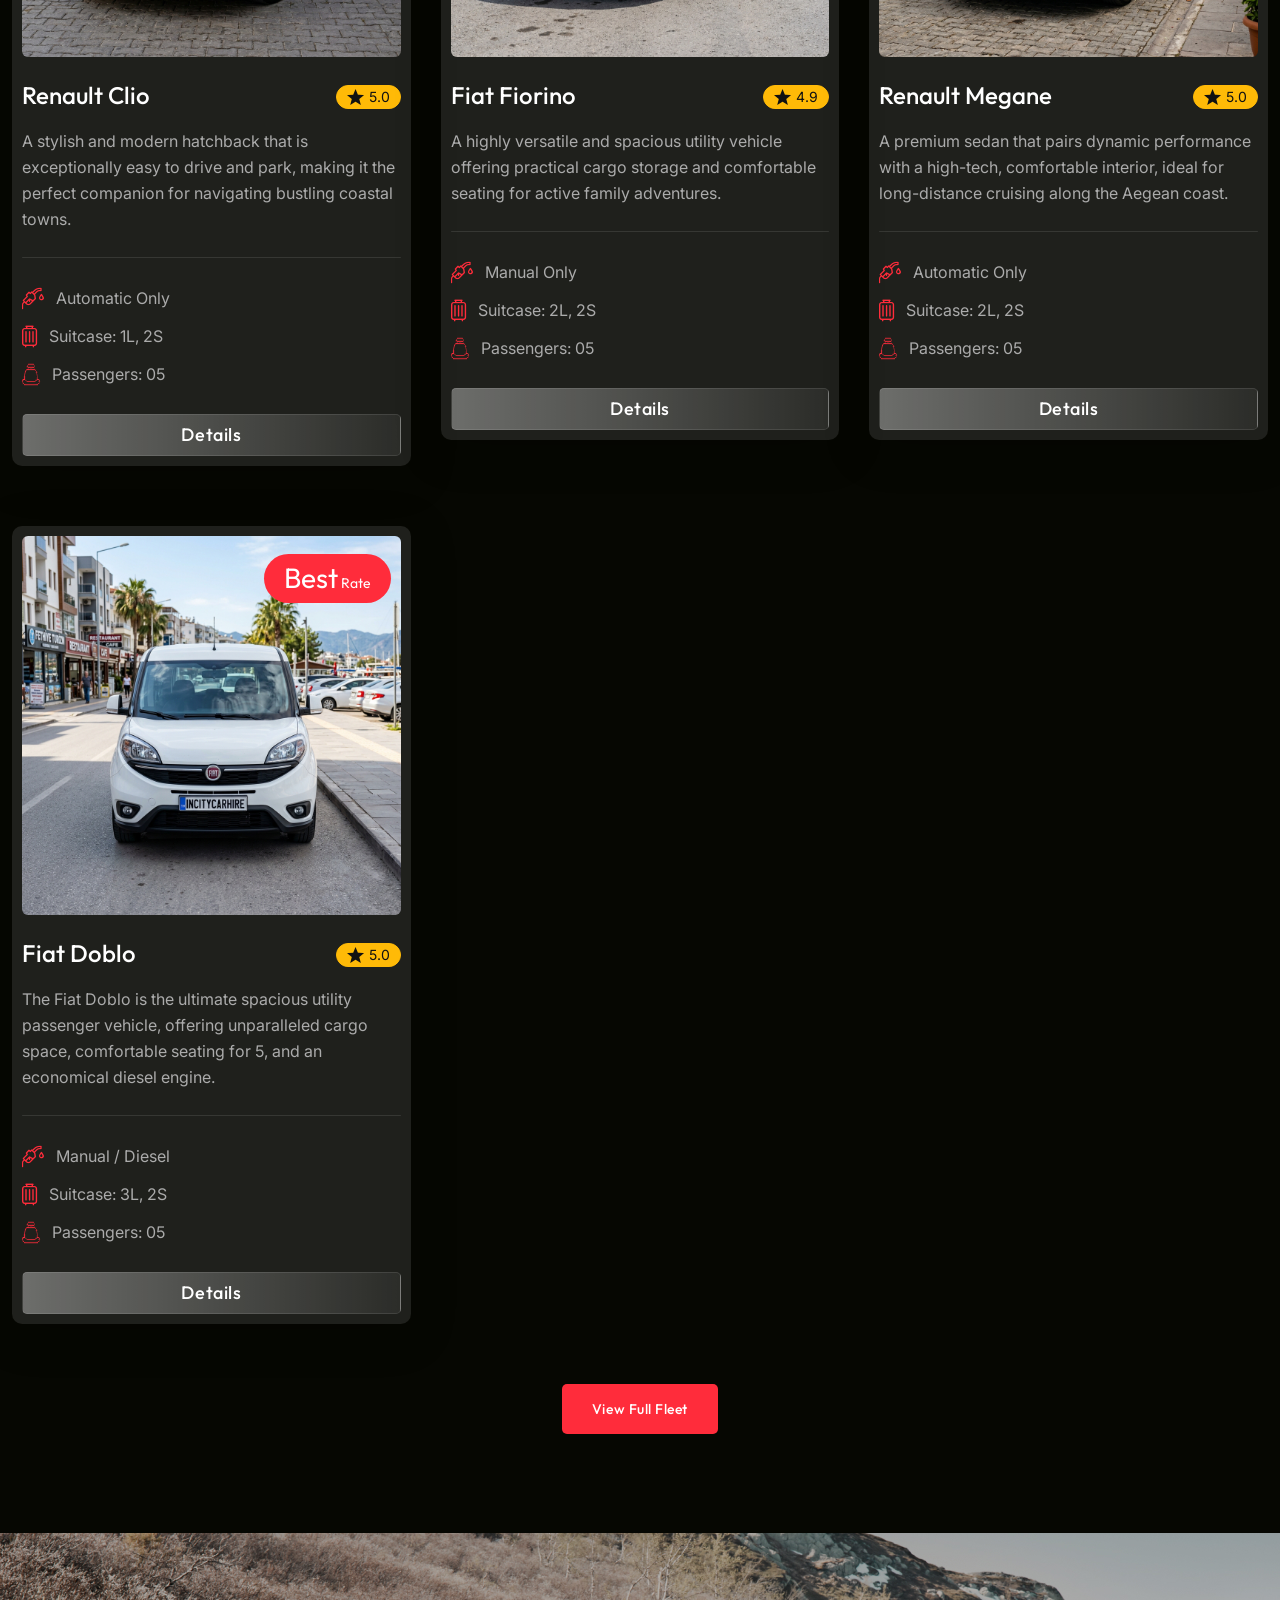
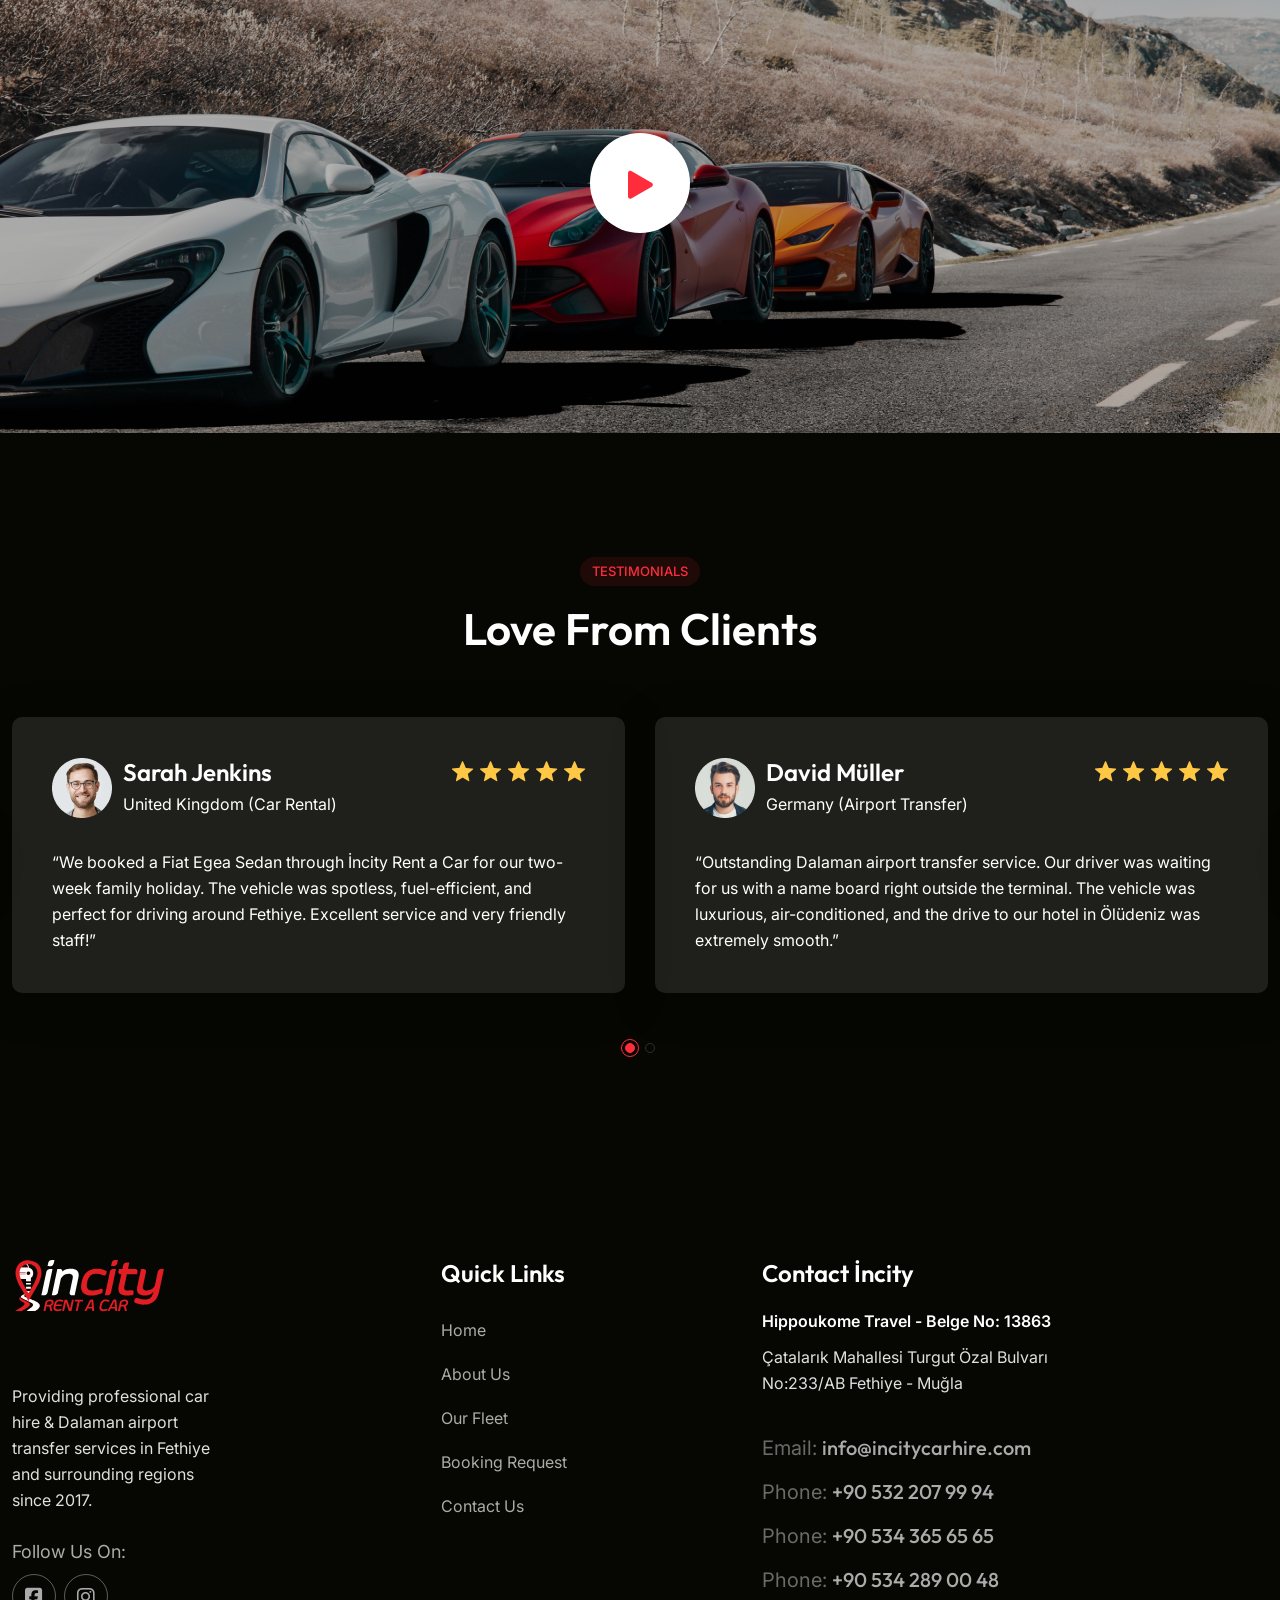
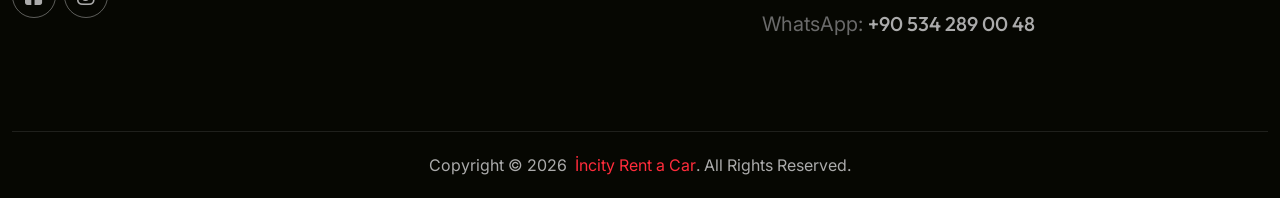
==== commit b6adc260: "tursab istekleri güncelleme" ====
--- a/index.html
+++ b/index.html
@@ -64,7 +64,7 @@
         <div class="top-bar" style="background-color: #1a1a1a; padding: 10px 0; border-bottom: 1px solid #333; text-align: center;">
             <div class="container">
                 <p style="margin: 0; color: #e0e0e0; font-size: 14px; font-weight: 500;">
-                    TURSAB NO: 13863 - A GRUBU SEYAHAT ACENTASI - Emiroğlu Tur. Sey. Taş. Ltd. Şti.
+                    Hippoukome Travel - Belge No: 13863
                 </p>
             </div>
         </div>
@@ -115,7 +115,7 @@
             <div class="top-bar" style="background-color: #1a1a1a; padding: 10px 0; border-bottom: 1px solid #333; text-align: center;">
                 <div class="container">
                     <p style="margin: 0; color: #e0e0e0; font-size: 14px; font-weight: 500;">
-                        TURSAB NO: 13863 - A GRUBU SEYAHAT ACENTASI - Emiroğlu Tur. Sey. Taş. Ltd. Şti.
+                        Hippoukome Travel - Belge No: 13863
                     </p>
                 </div>
             </div>
@@ -781,9 +781,11 @@
                     <div class="col-xl-5 col-lg-5 col-md-6 col-sm-12">
                         <div class="footer_widget footer_contact_widget">
                             <h4 class="footer_widget_title">Contact İncity</h4>
-                            <p>Akarca Mah. Şehit Nihat Oran Caddesi, No: 30, Fethiye, Turkey</p>
+                            <p style="color: #fff; font-weight: 600; margin-bottom: 10px;">Hippoukome Travel - Belge No: 13863</p>
+                            <p>Çatalarık Mahallesi Turgut Özal Bulvarı No:233/AB Fethiye - Muğla</p>
                             <ul class="footer-info-list">
                                 <li>Email: <a href="mailto:info@incitycarhire.com">info@incitycarhire.com</a></li>
+                                <li>Phone: <a href="tel:+905322079994">+90 532 207 99 94</a></li>
                                 <li>Phone: <a href="tel:+905343656565">+90 534 365 65 65</a></li>
                                 <li>Phone: <a href="tel:+905342890048">+90 534 289 00 48</a></li>
                                 <li>WhatsApp: <a href="https://wa.me/905342890048" target="_blank">+90 534 289 00 48</a></li>
@@ -793,9 +795,6 @@
                 </div>
             </div>
             <div class="footer-bottom-outer" style="flex-direction: column; padding: 20px 0px;">
-                <div class="footer-agency-info" style="color: #ABABAB; font-size: 14px; margin-bottom: 8px; text-align: center;">
-                    Emiroğlu Tur. Sey. Taş. Ltd. Şti. &nbsp;|&nbsp; TURSAB NO: 13863 - A GRUBU SEYAHAT ACENTASI
-                </div>
                 <div class="copyright">Copyright &copy; 2026 &nbsp;<a href="index.html">İncity Rent a Car</a>. All
                     Rights Reserved.</div>
             </div>
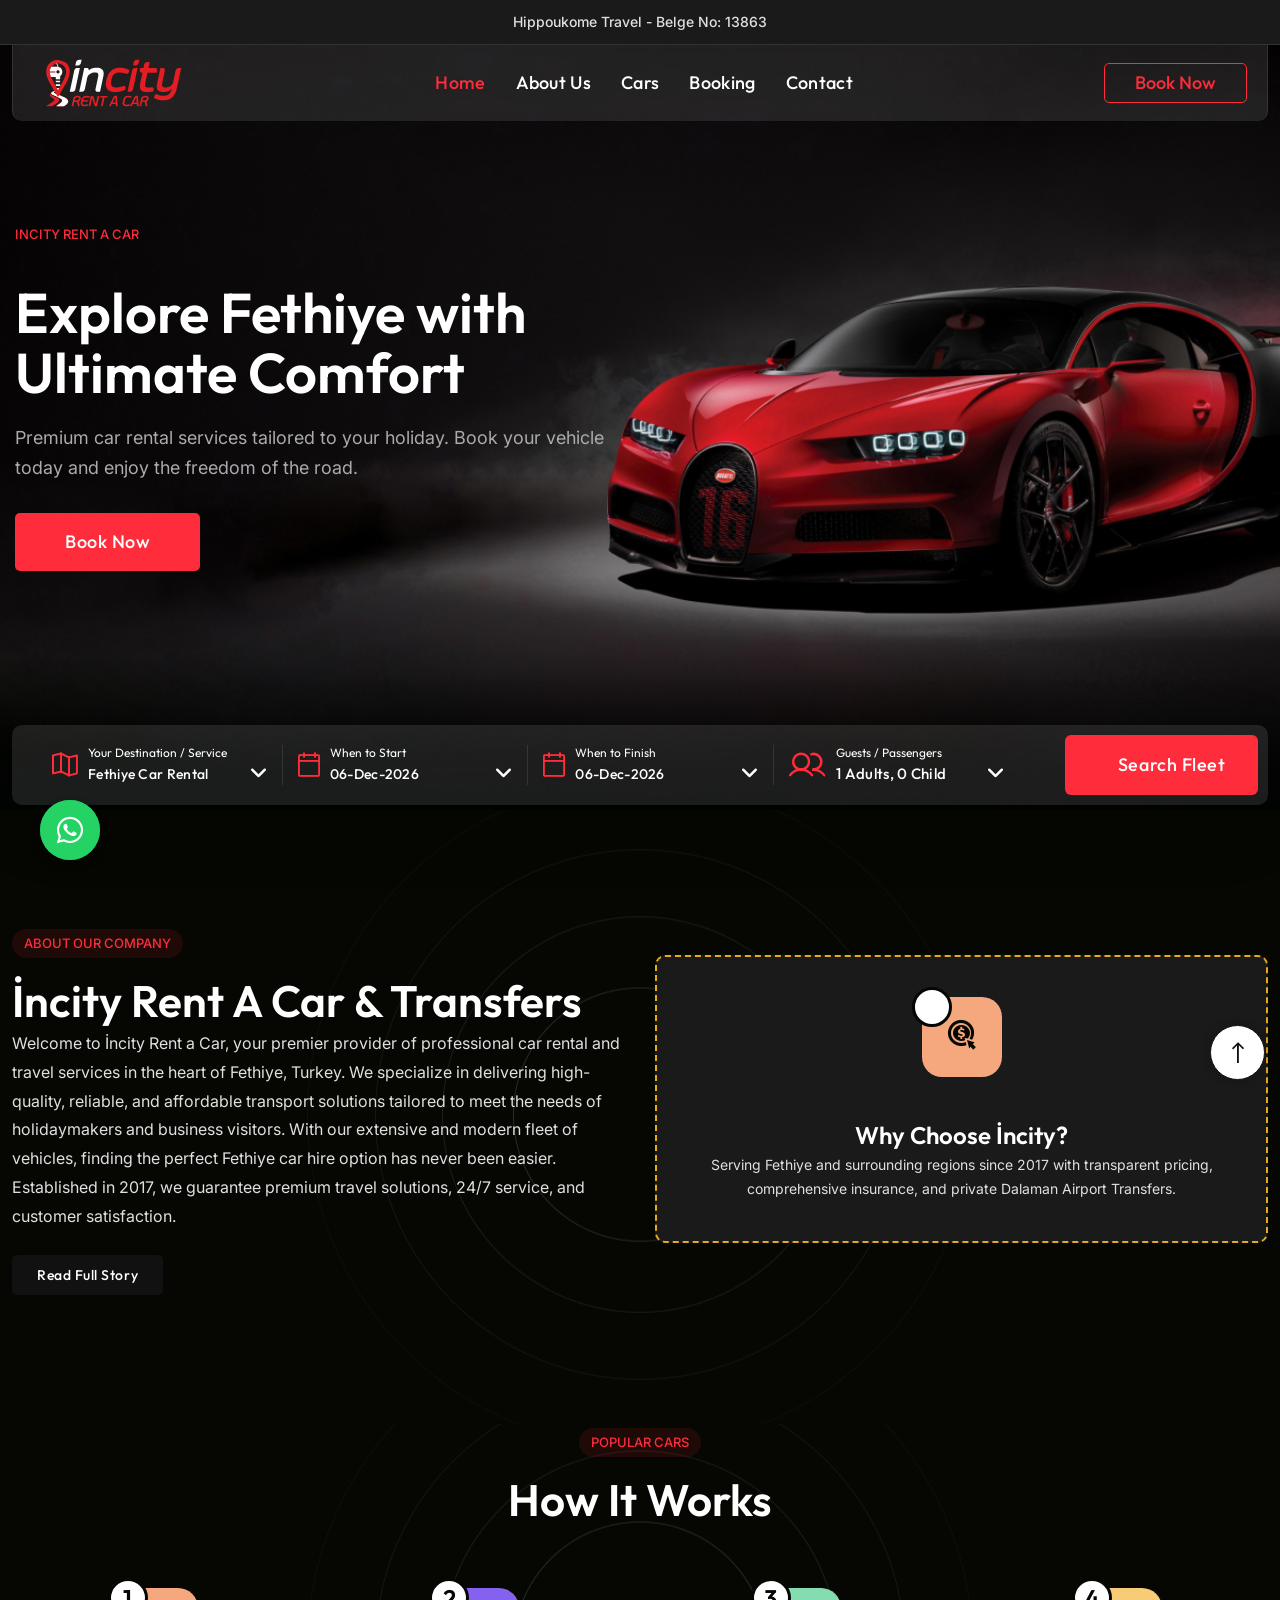
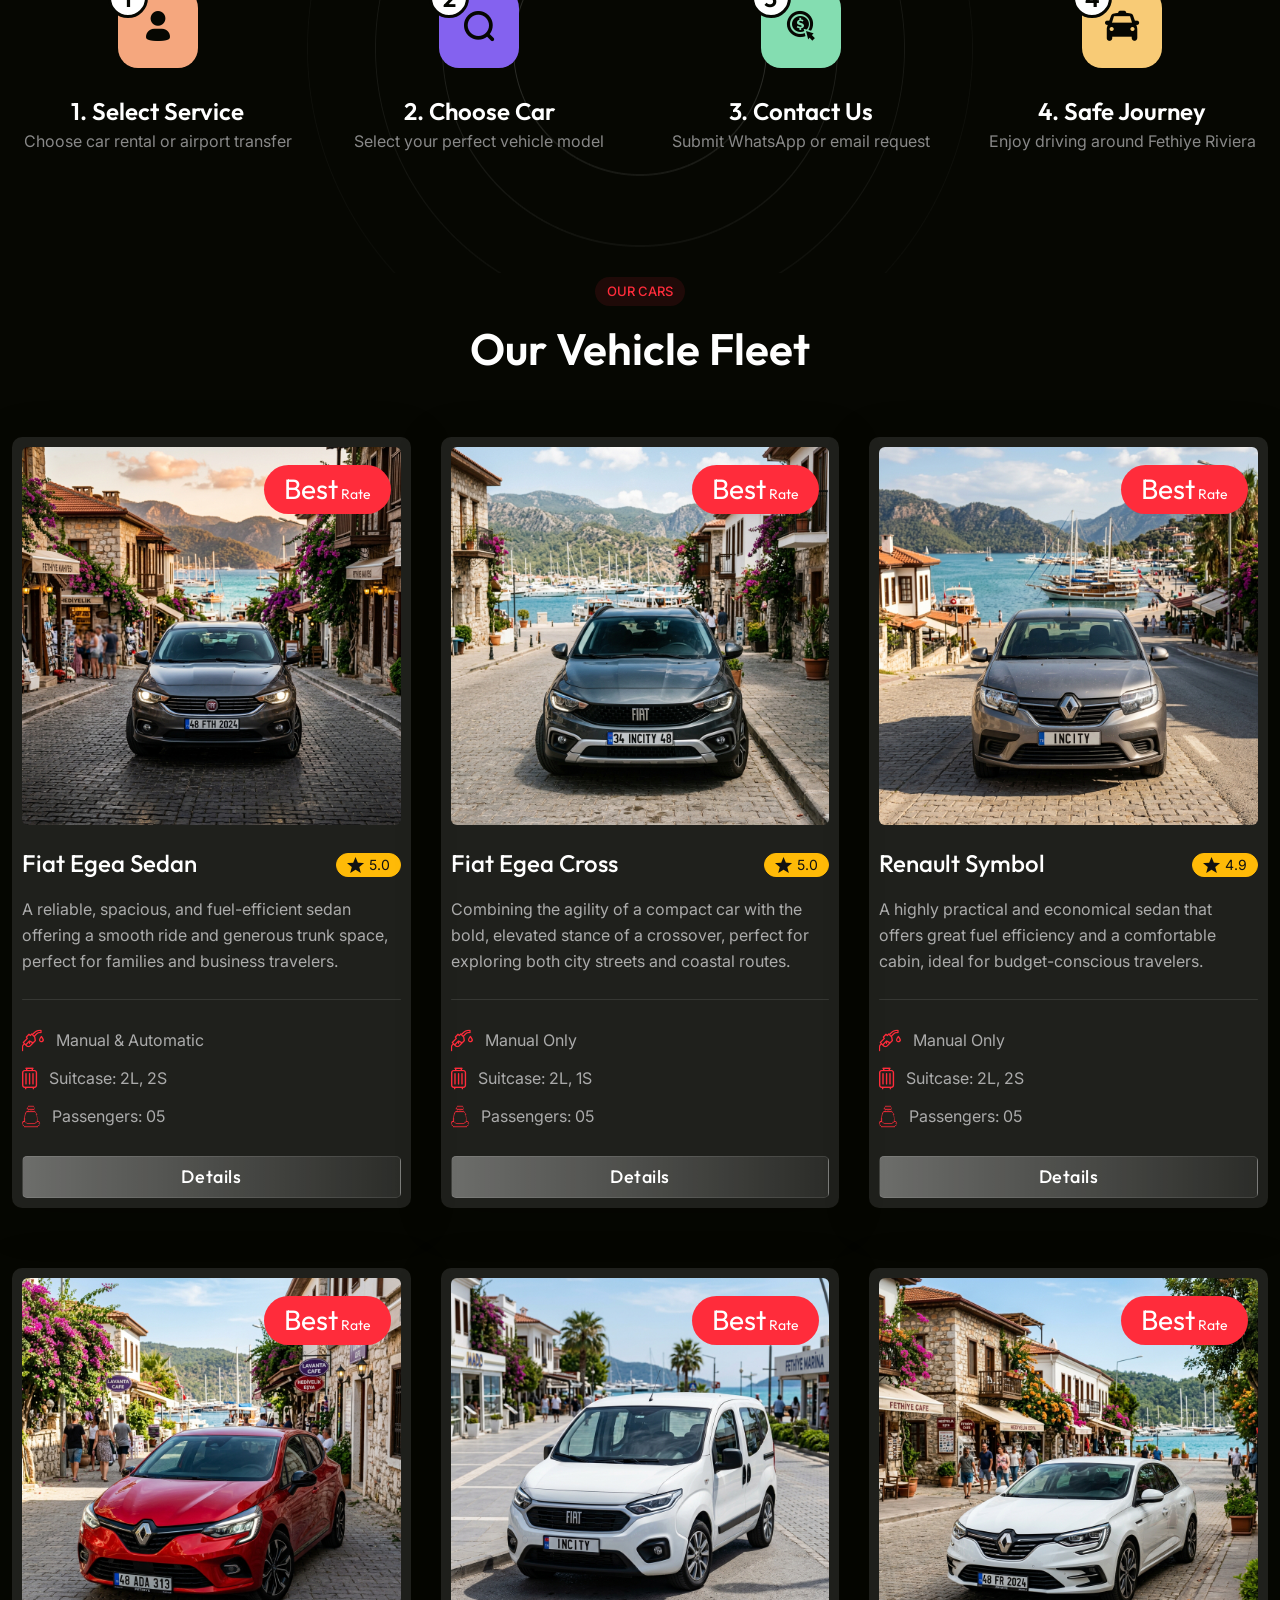
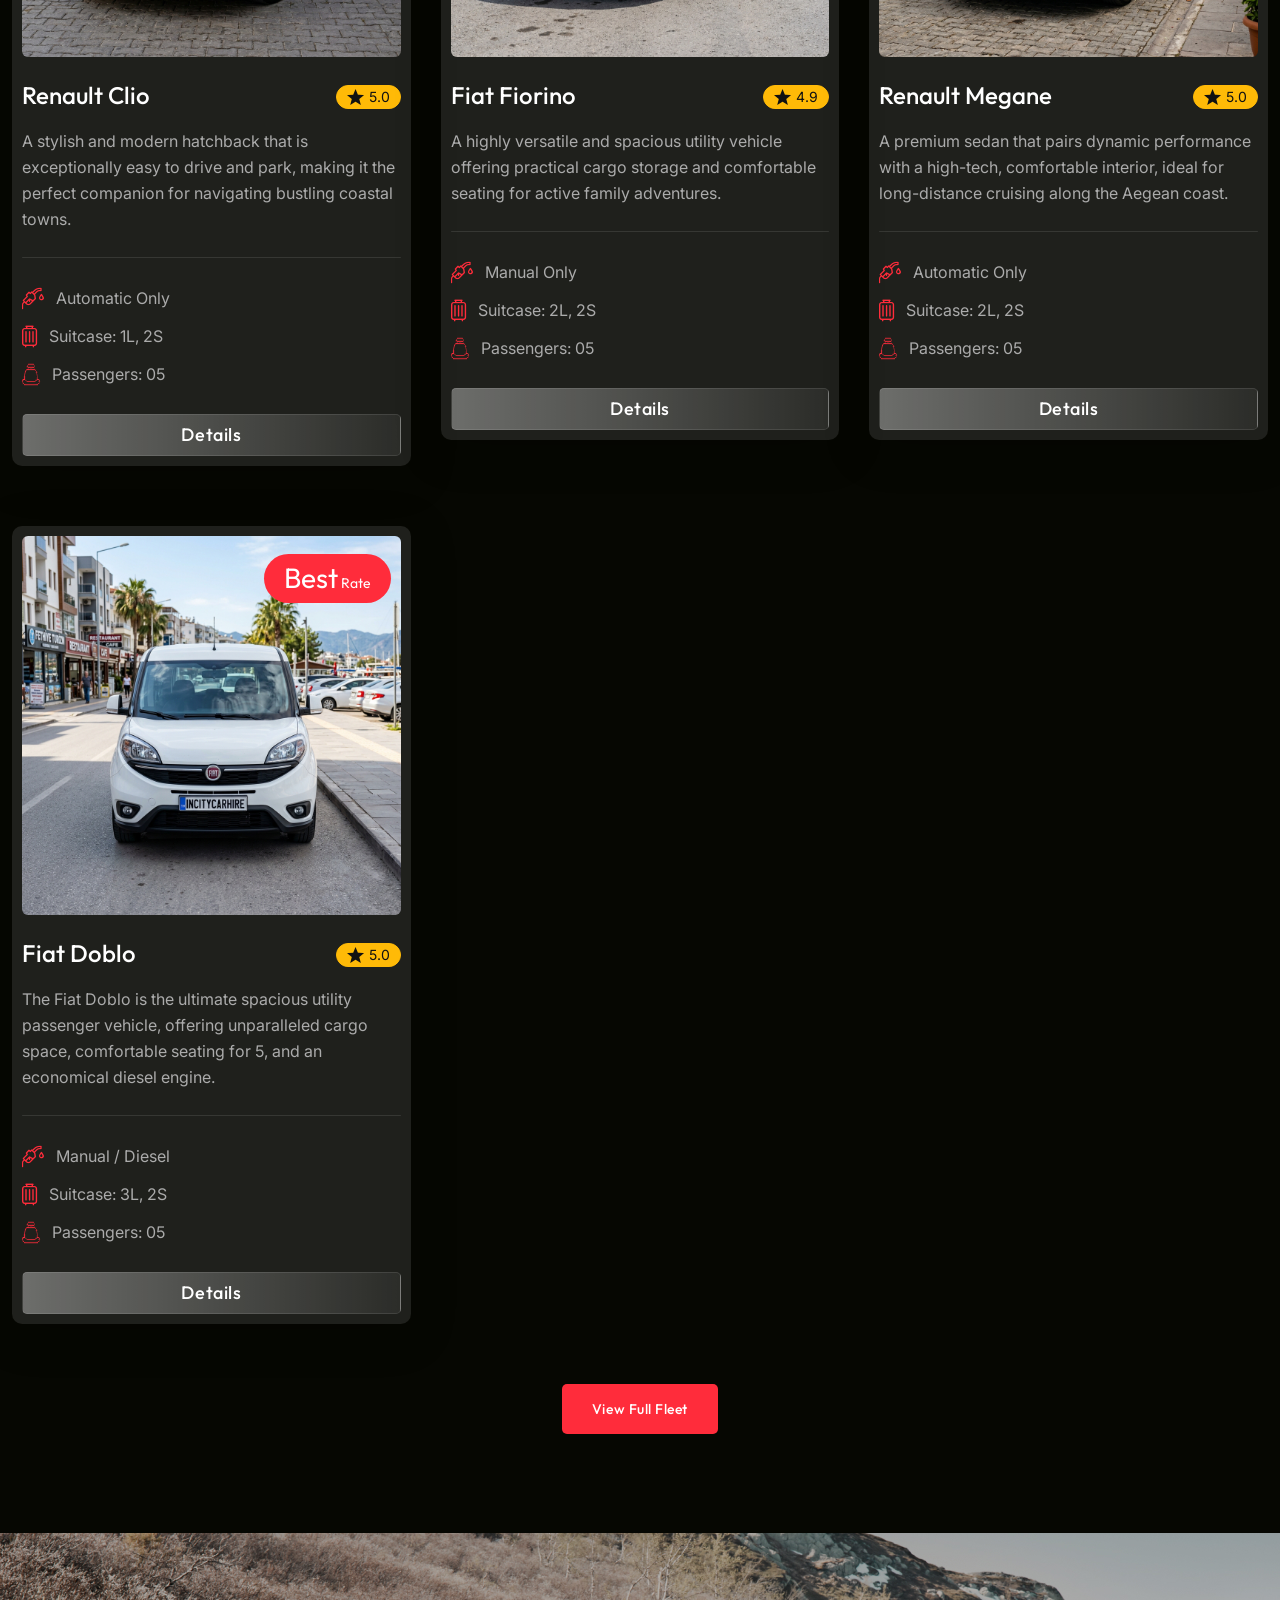
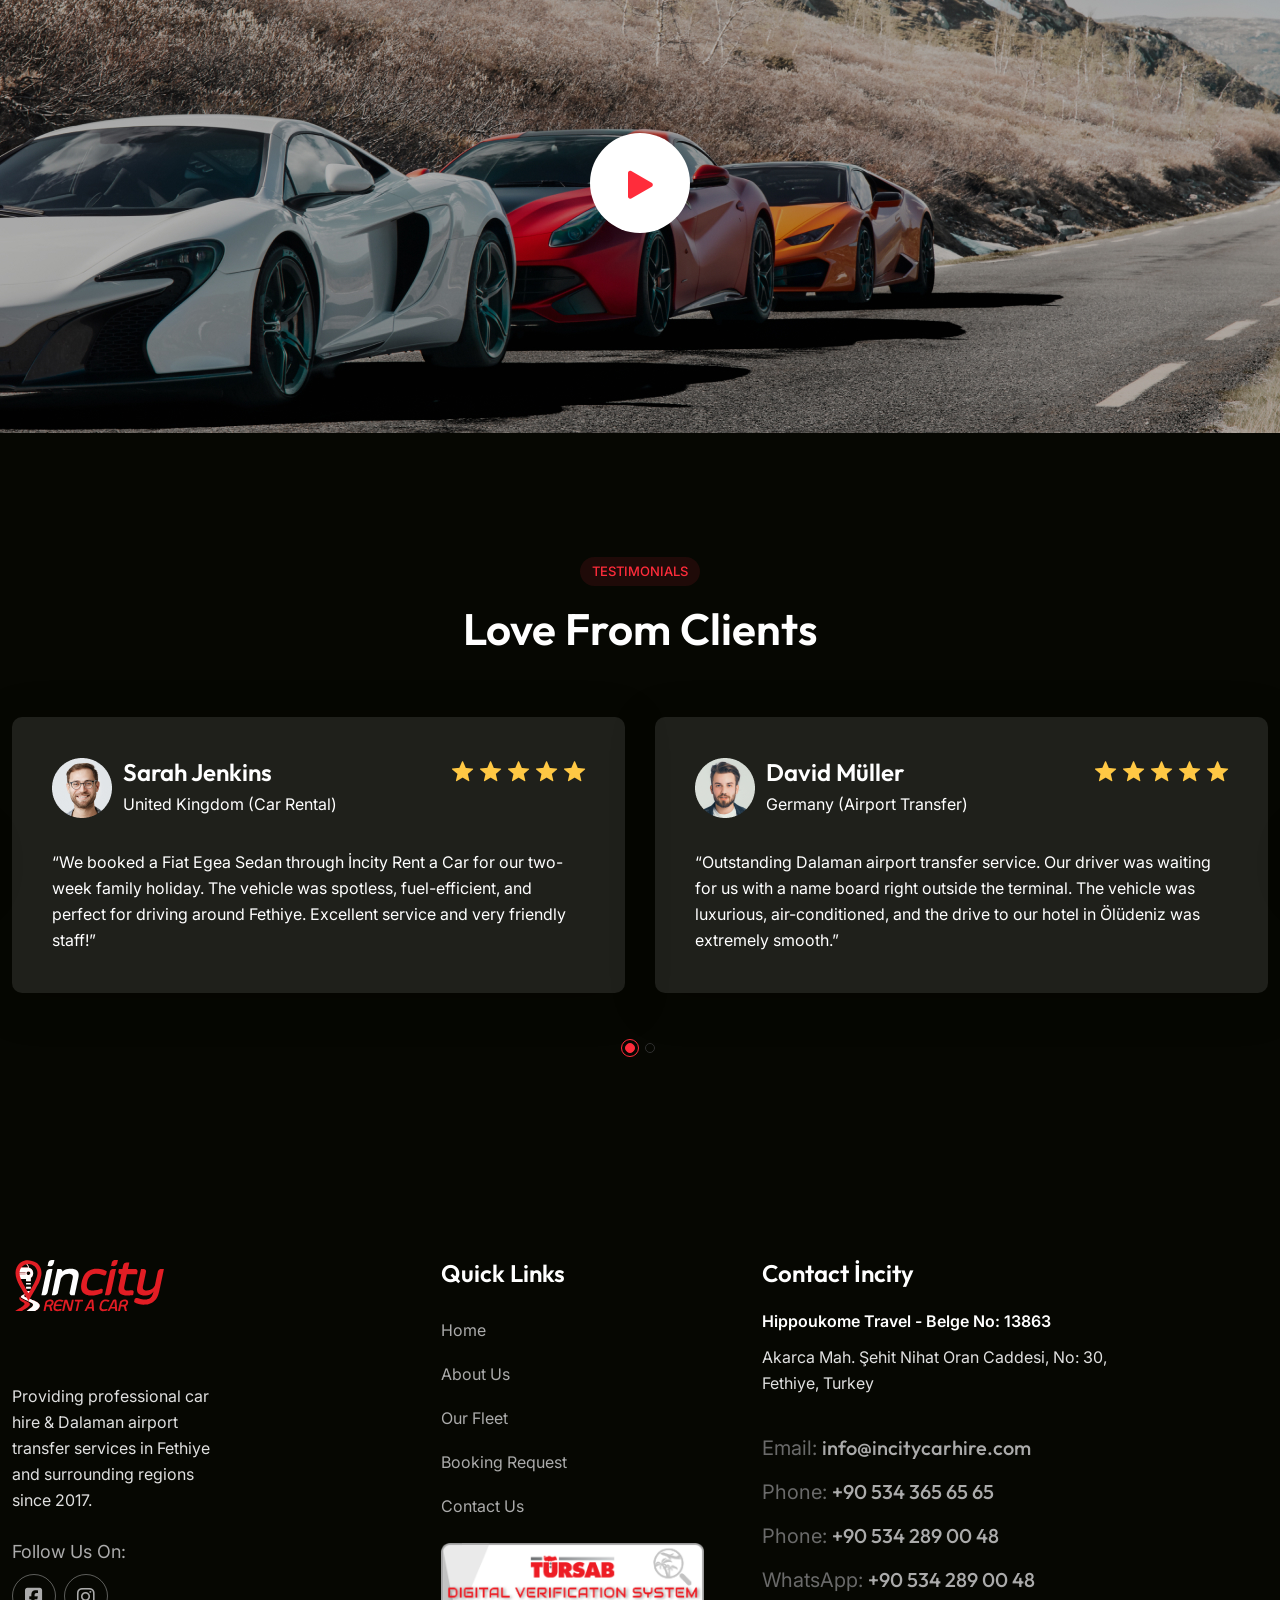
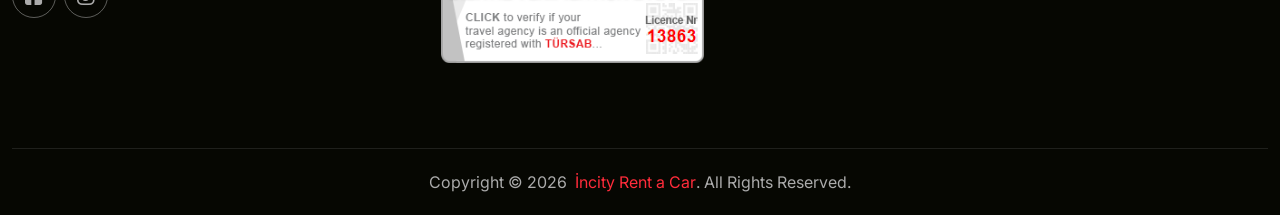
==== commit 63721a3c: "tursab sonrası güncelleme" ====
--- a/index.html
+++ b/index.html
@@ -776,16 +776,18 @@
                                 <li><a href="booking.html">Booking Request</a></li>
                                 <li><a href="contact.html">Contact Us</a></li>
                             </ul>
+                            <div style="margin-top: 15px;">
+                                <a href="https://www.tursab.org.tr/tr/ddsv" target="_blank" ><img src="assets/images/tursab-dvs-13863.png" alt="TÜRSAB Digital Verification System" style="height: 120px; width: auto;" /></a>
+                            </div>
                         </div>
                     </div>
                     <div class="col-xl-5 col-lg-5 col-md-6 col-sm-12">
                         <div class="footer_widget footer_contact_widget">
                             <h4 class="footer_widget_title">Contact İncity</h4>
                             <p style="color: #fff; font-weight: 600; margin-bottom: 10px;">Hippoukome Travel - Belge No: 13863</p>
-                            <p>Çatalarık Mahallesi Turgut Özal Bulvarı No:233/AB Fethiye - Muğla</p>
+                            <p>Akarca Mah. Şehit Nihat Oran Caddesi, No: 30, Fethiye, Turkey</p>
                             <ul class="footer-info-list">
                                 <li>Email: <a href="mailto:info@incitycarhire.com">info@incitycarhire.com</a></li>
-                                <li>Phone: <a href="tel:+905322079994">+90 532 207 99 94</a></li>
                                 <li>Phone: <a href="tel:+905343656565">+90 534 365 65 65</a></li>
                                 <li>Phone: <a href="tel:+905342890048">+90 534 289 00 48</a></li>
                                 <li>WhatsApp: <a href="https://wa.me/905342890048" target="_blank">+90 534 289 00 48</a></li>
